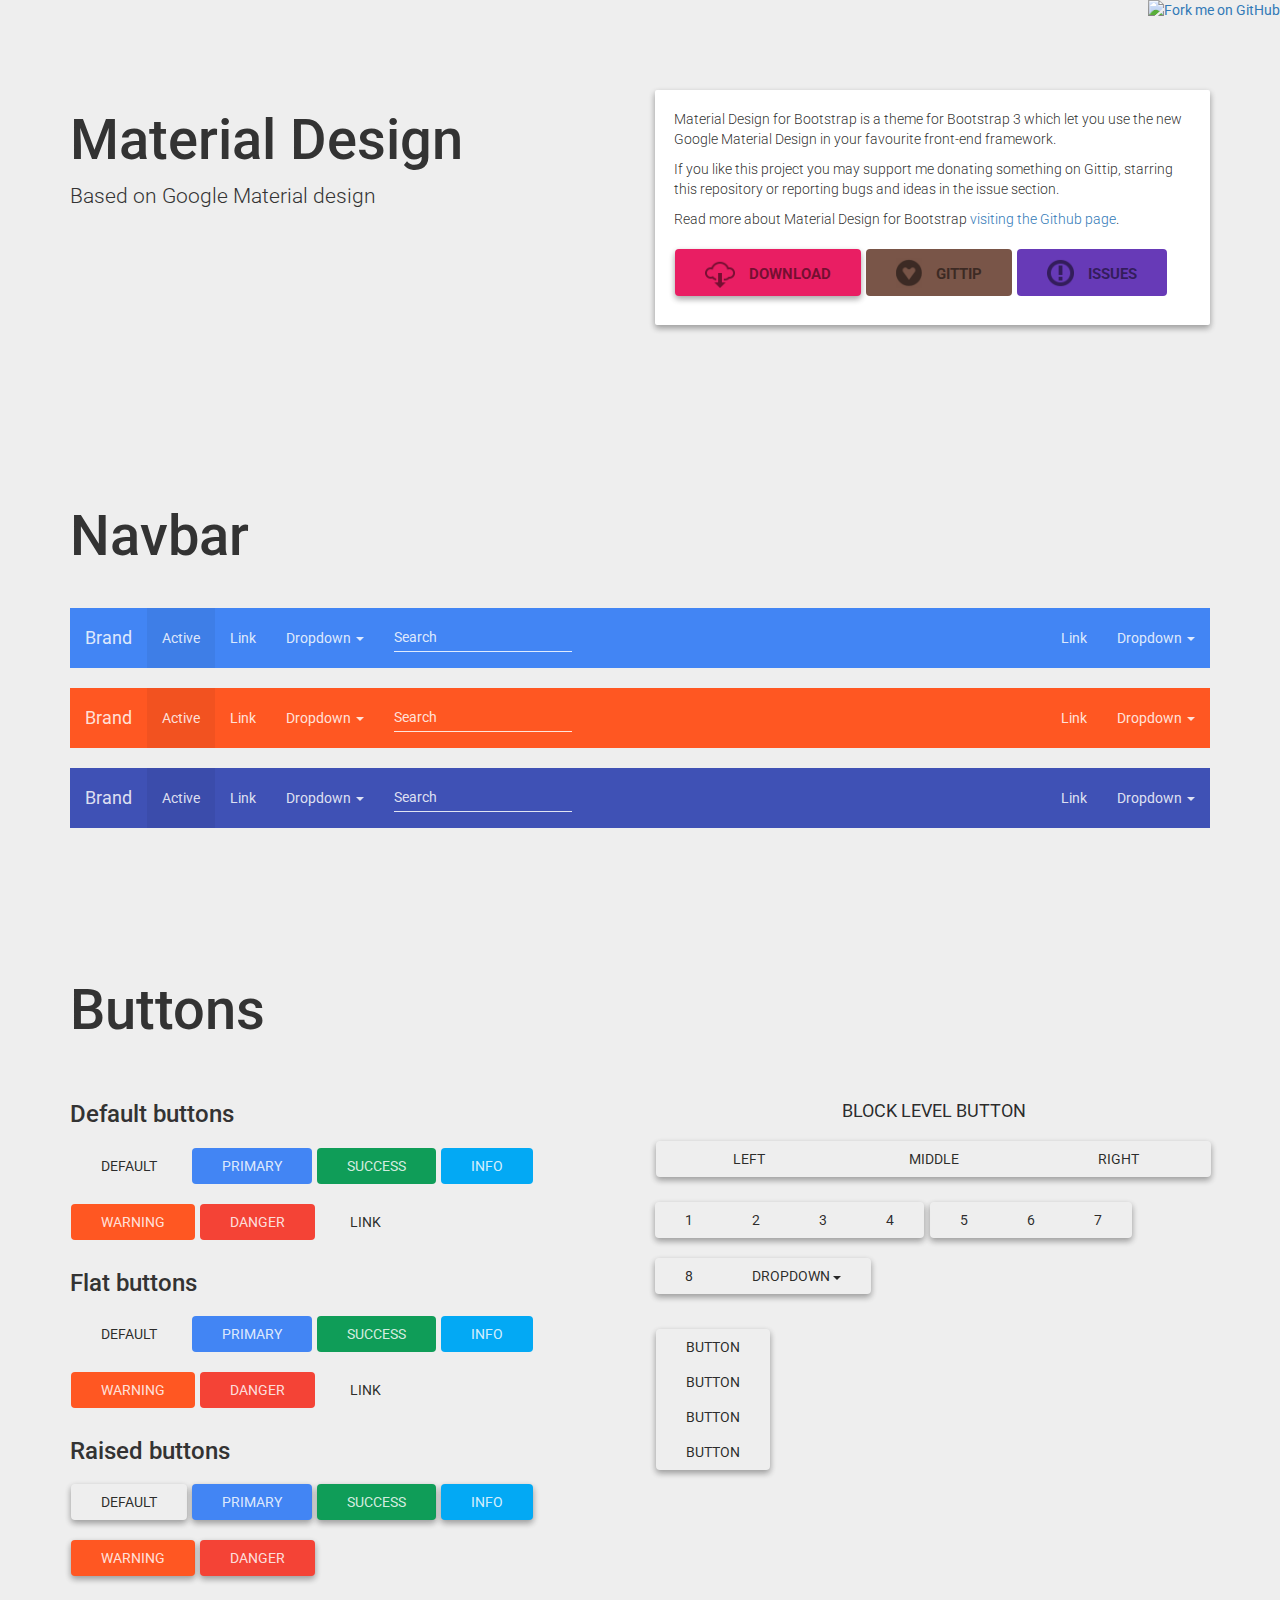
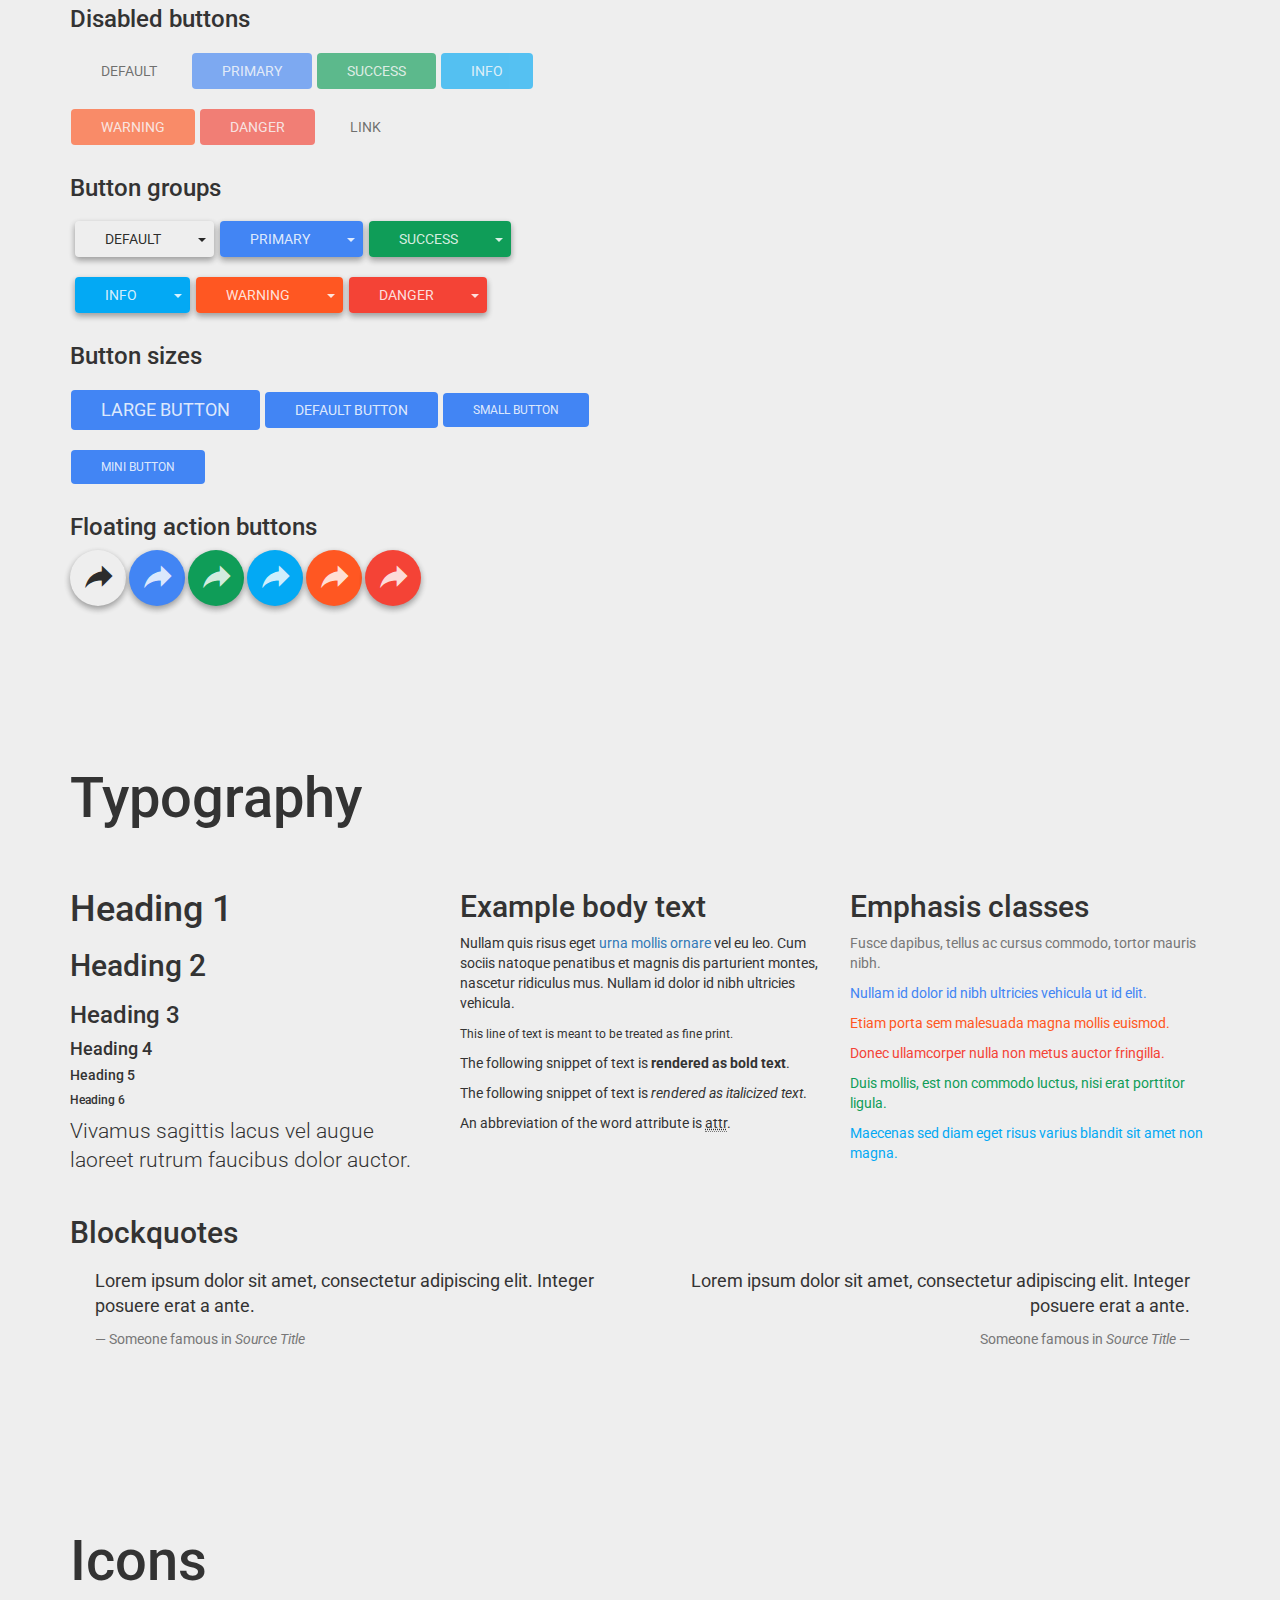
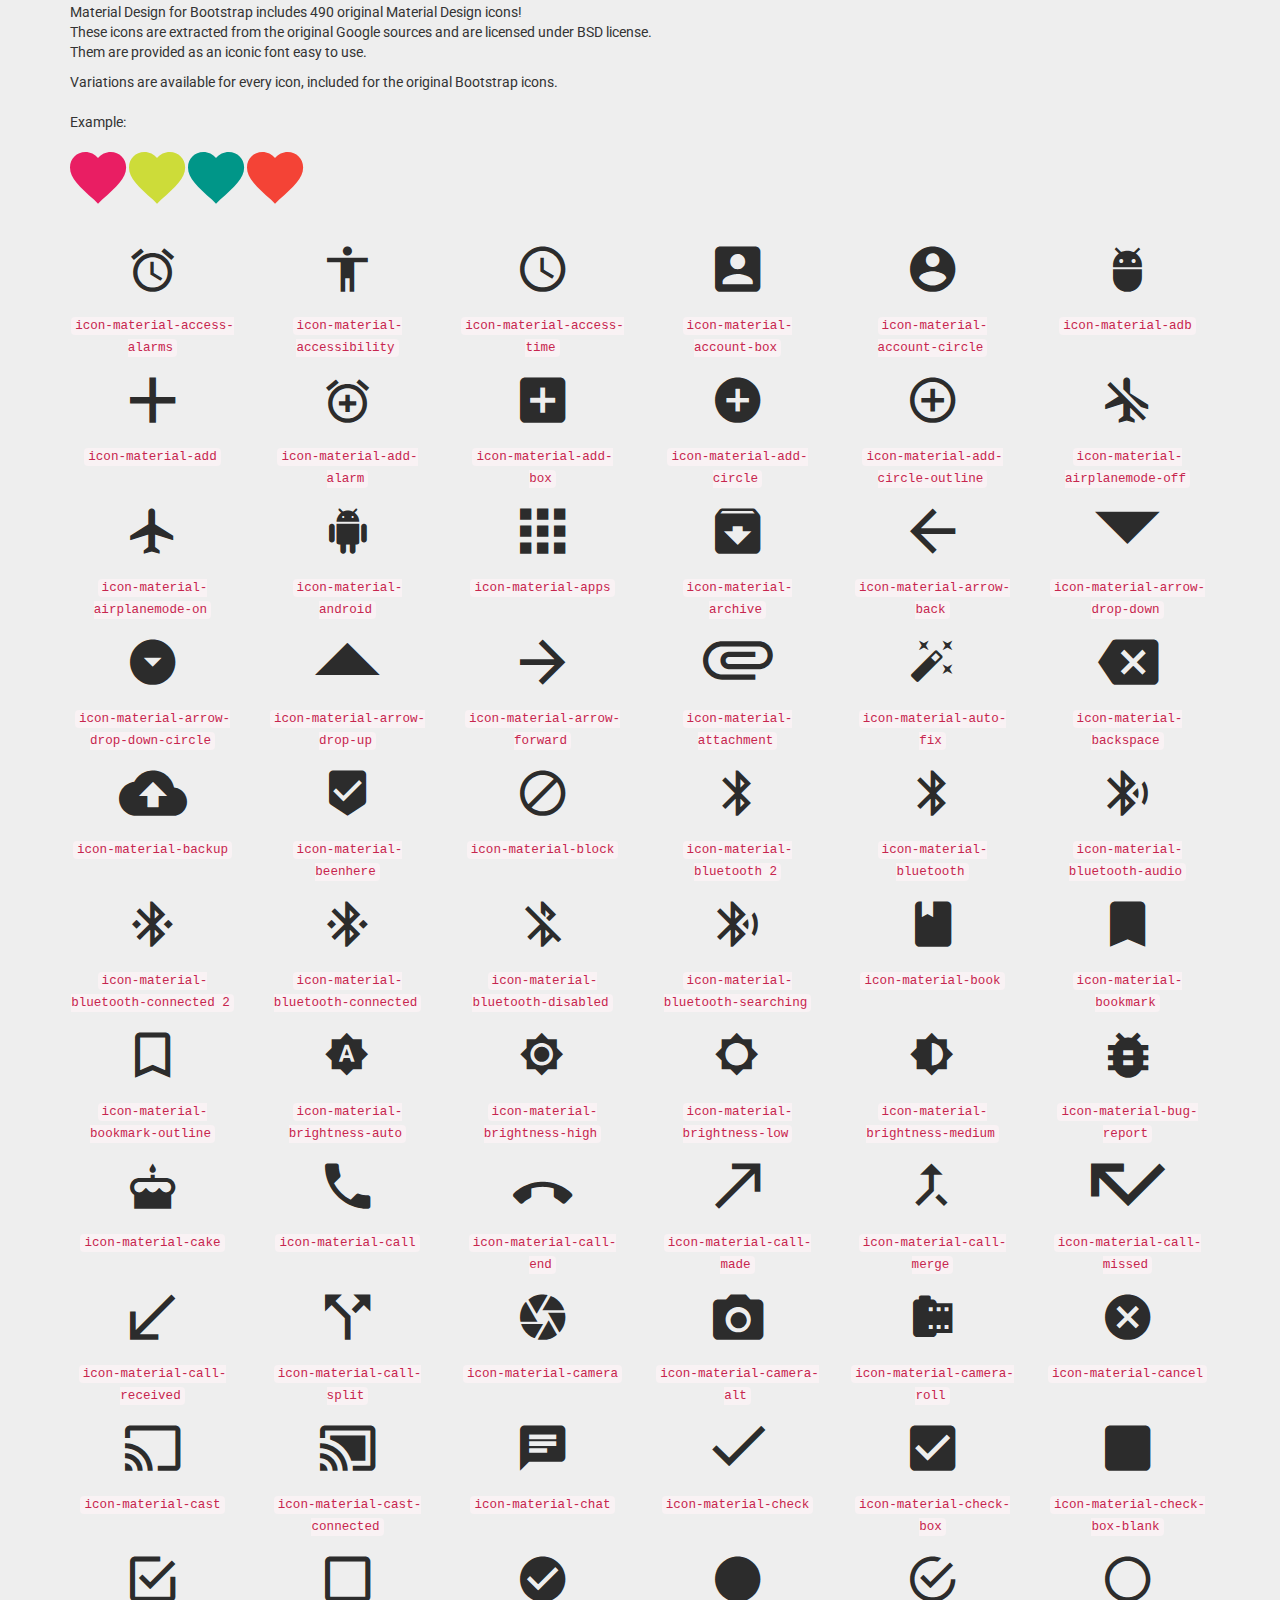
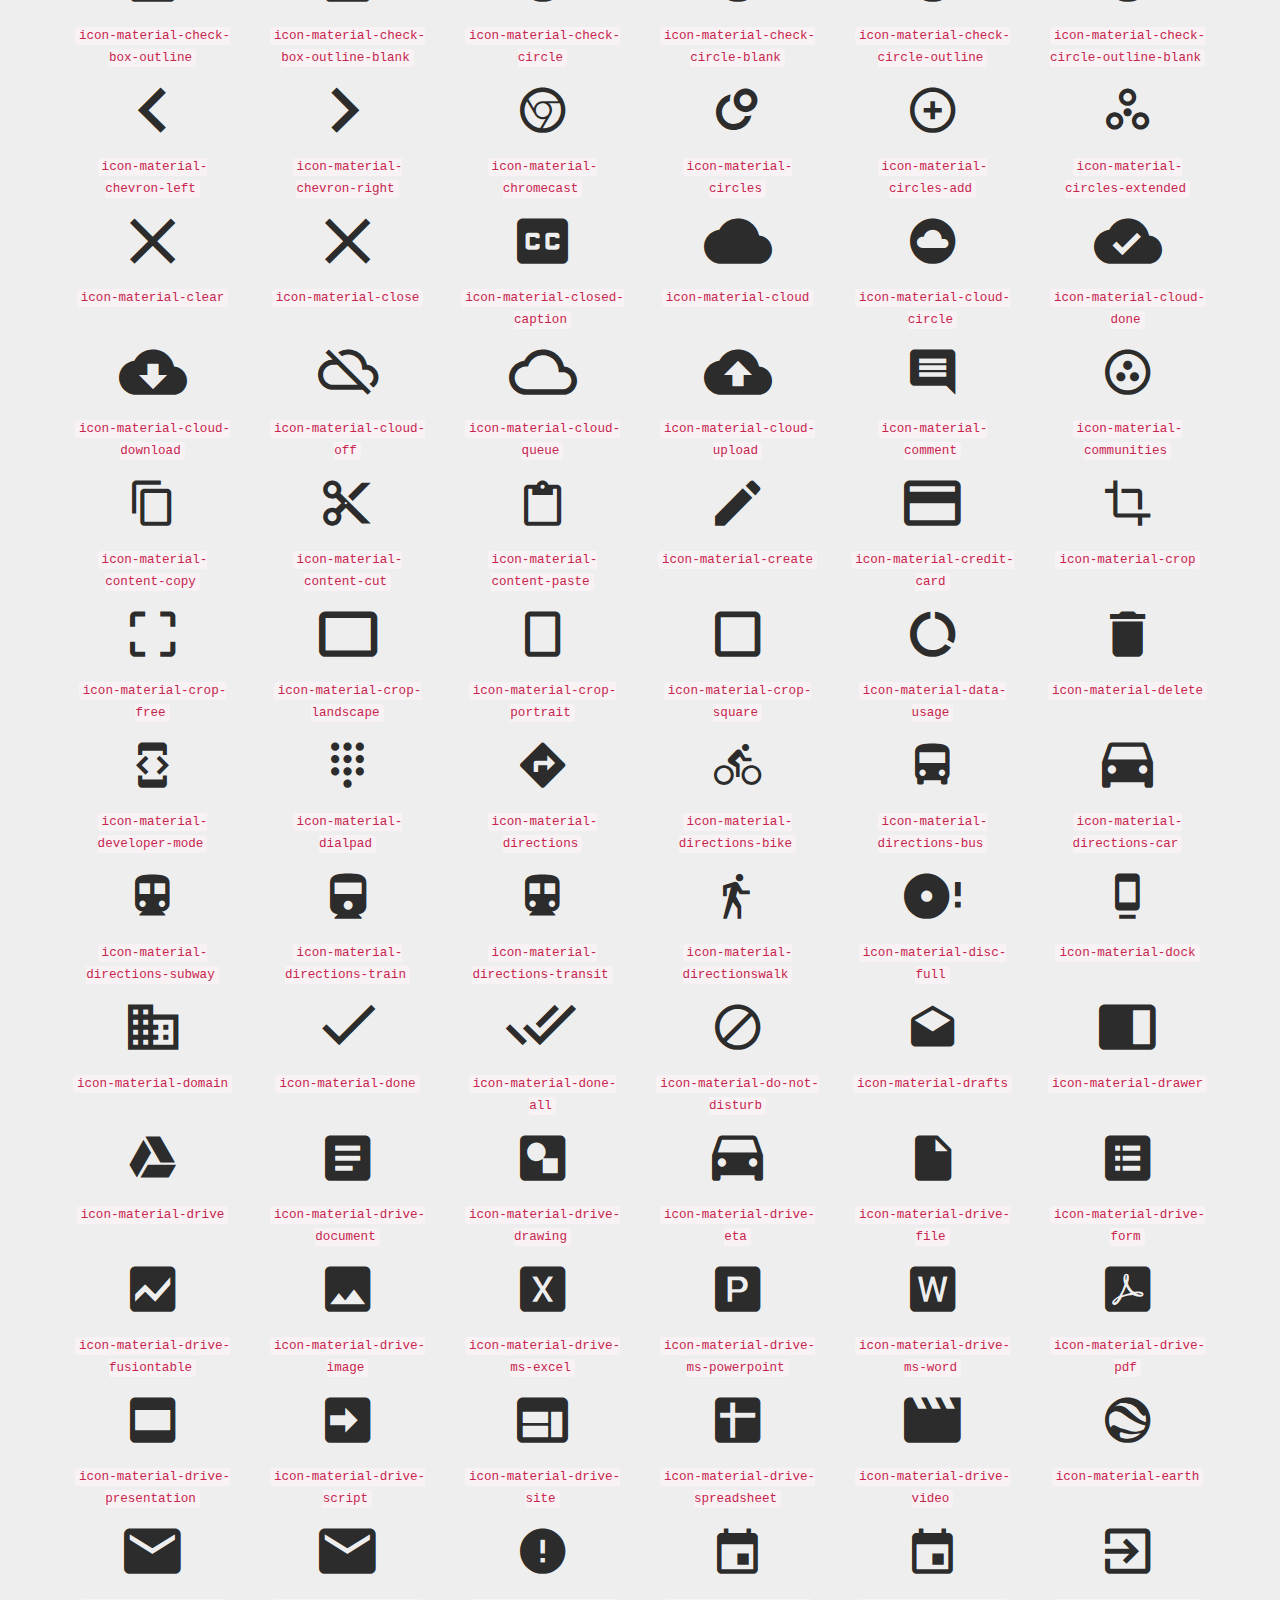
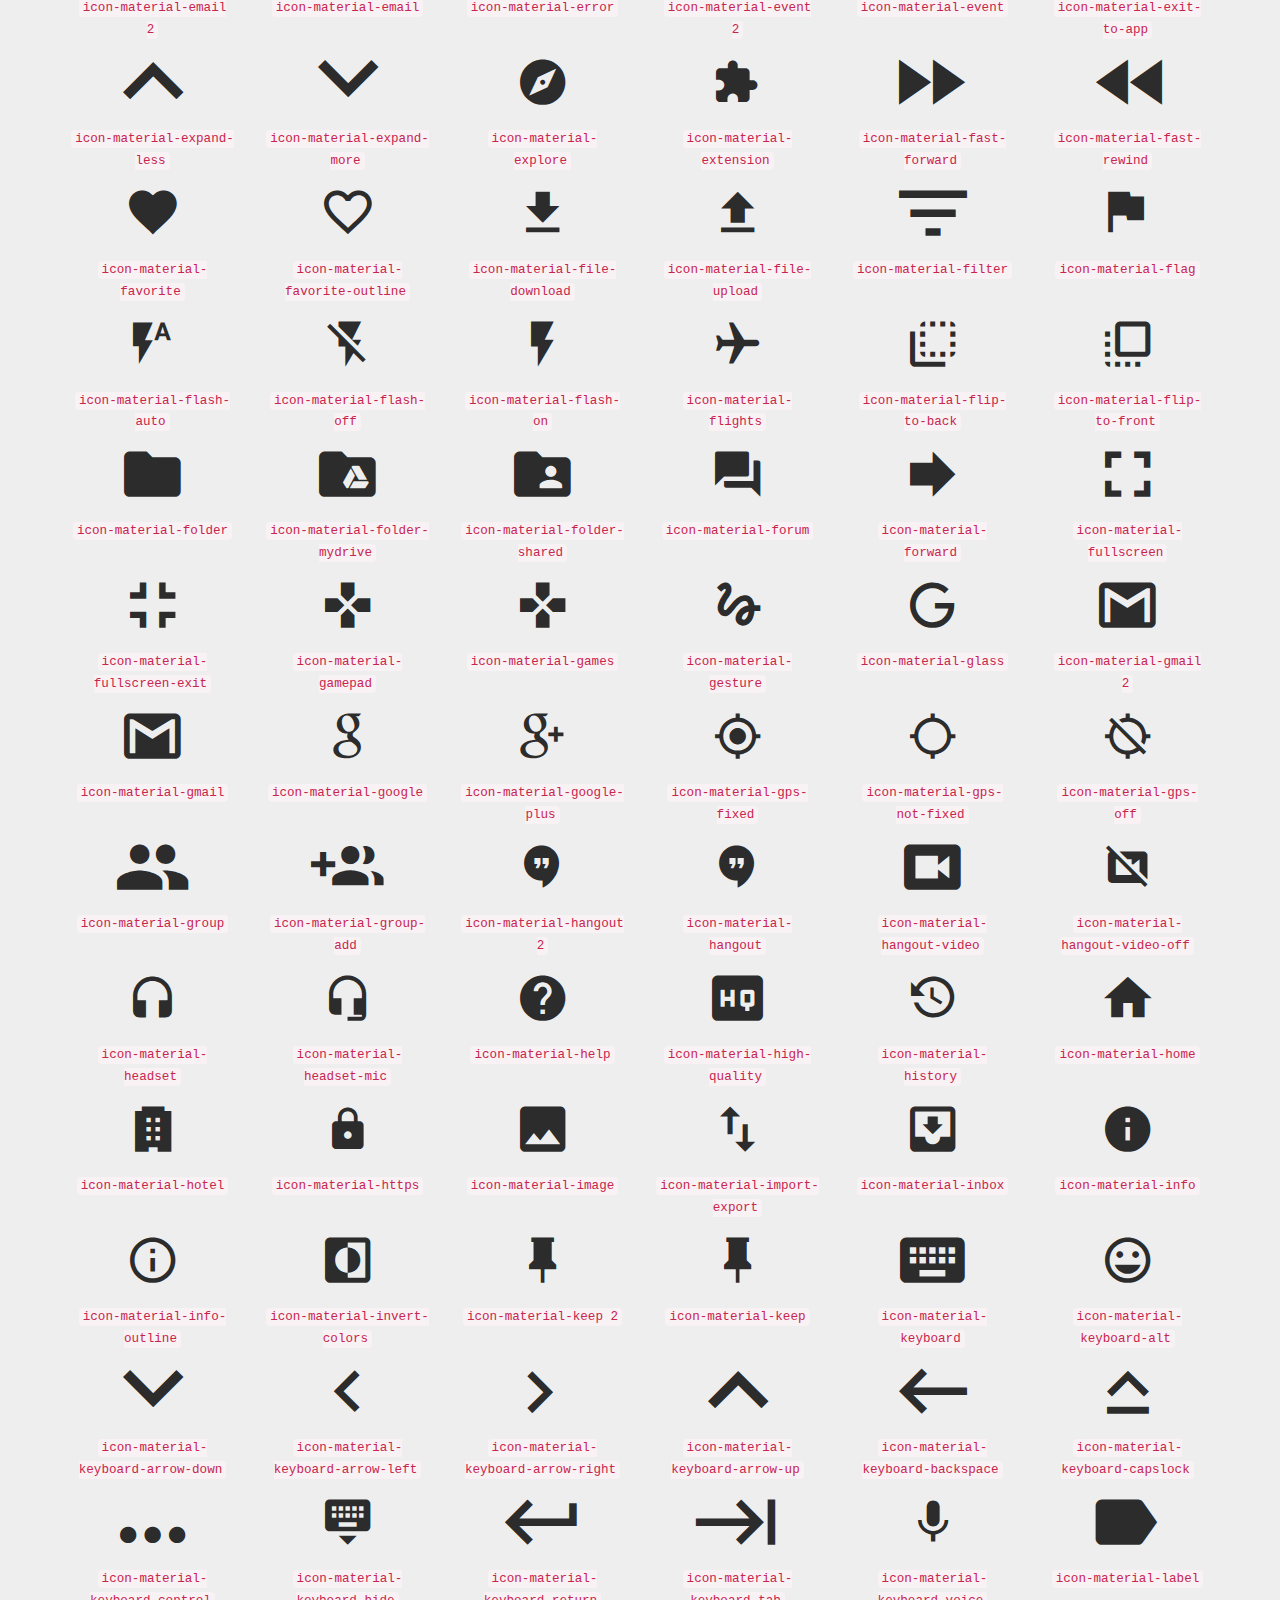
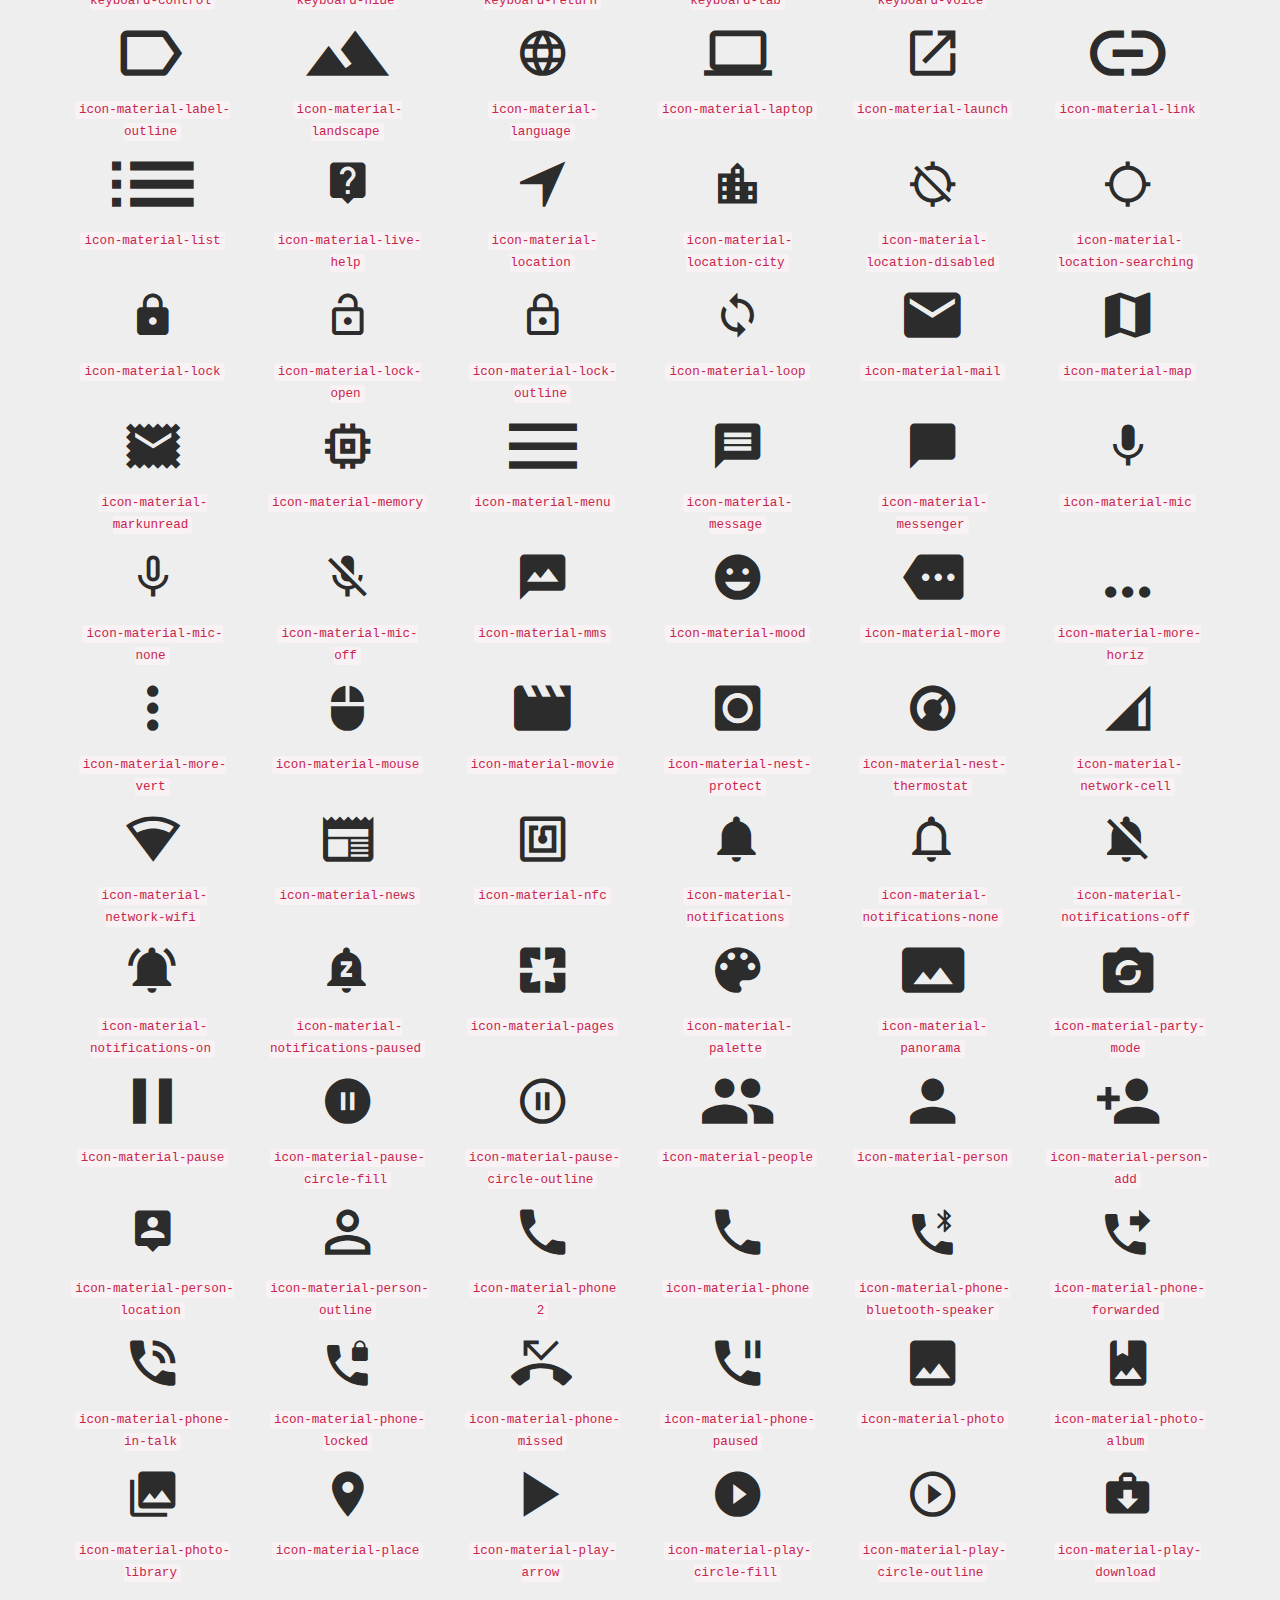
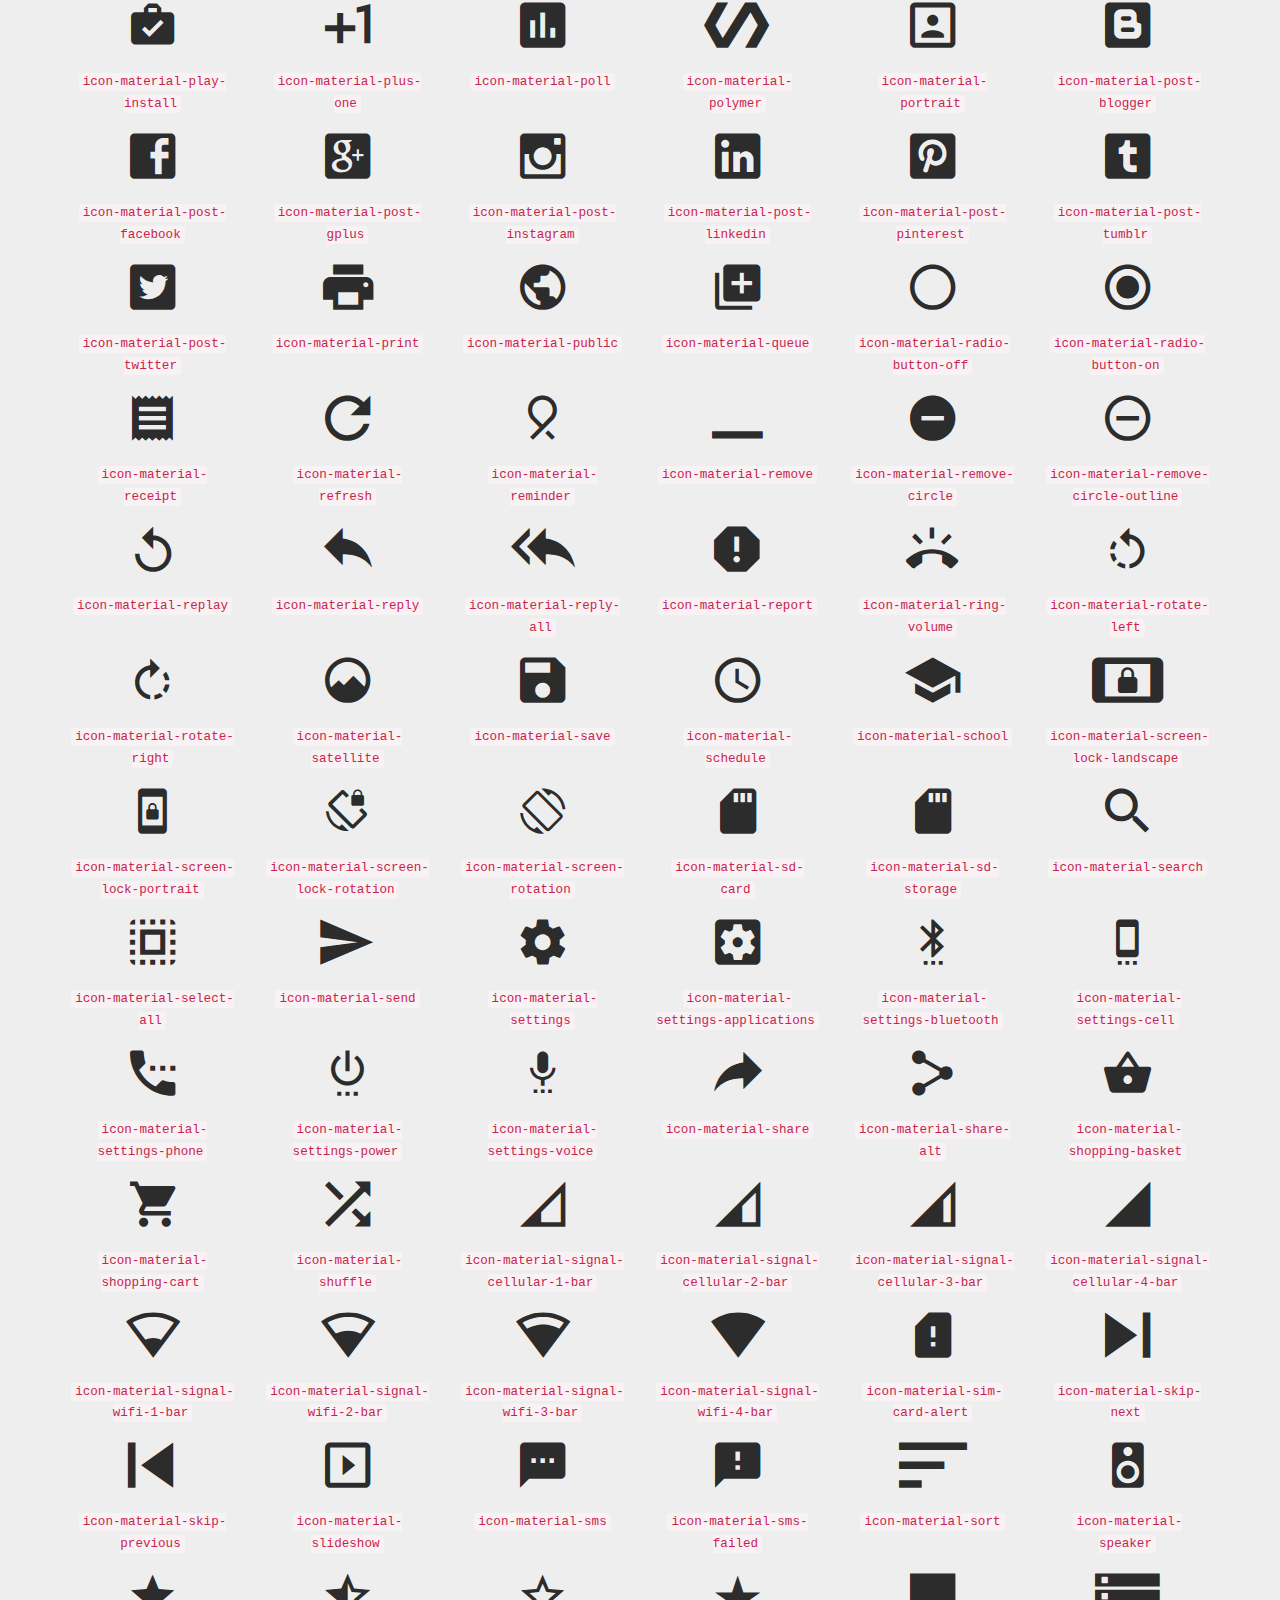
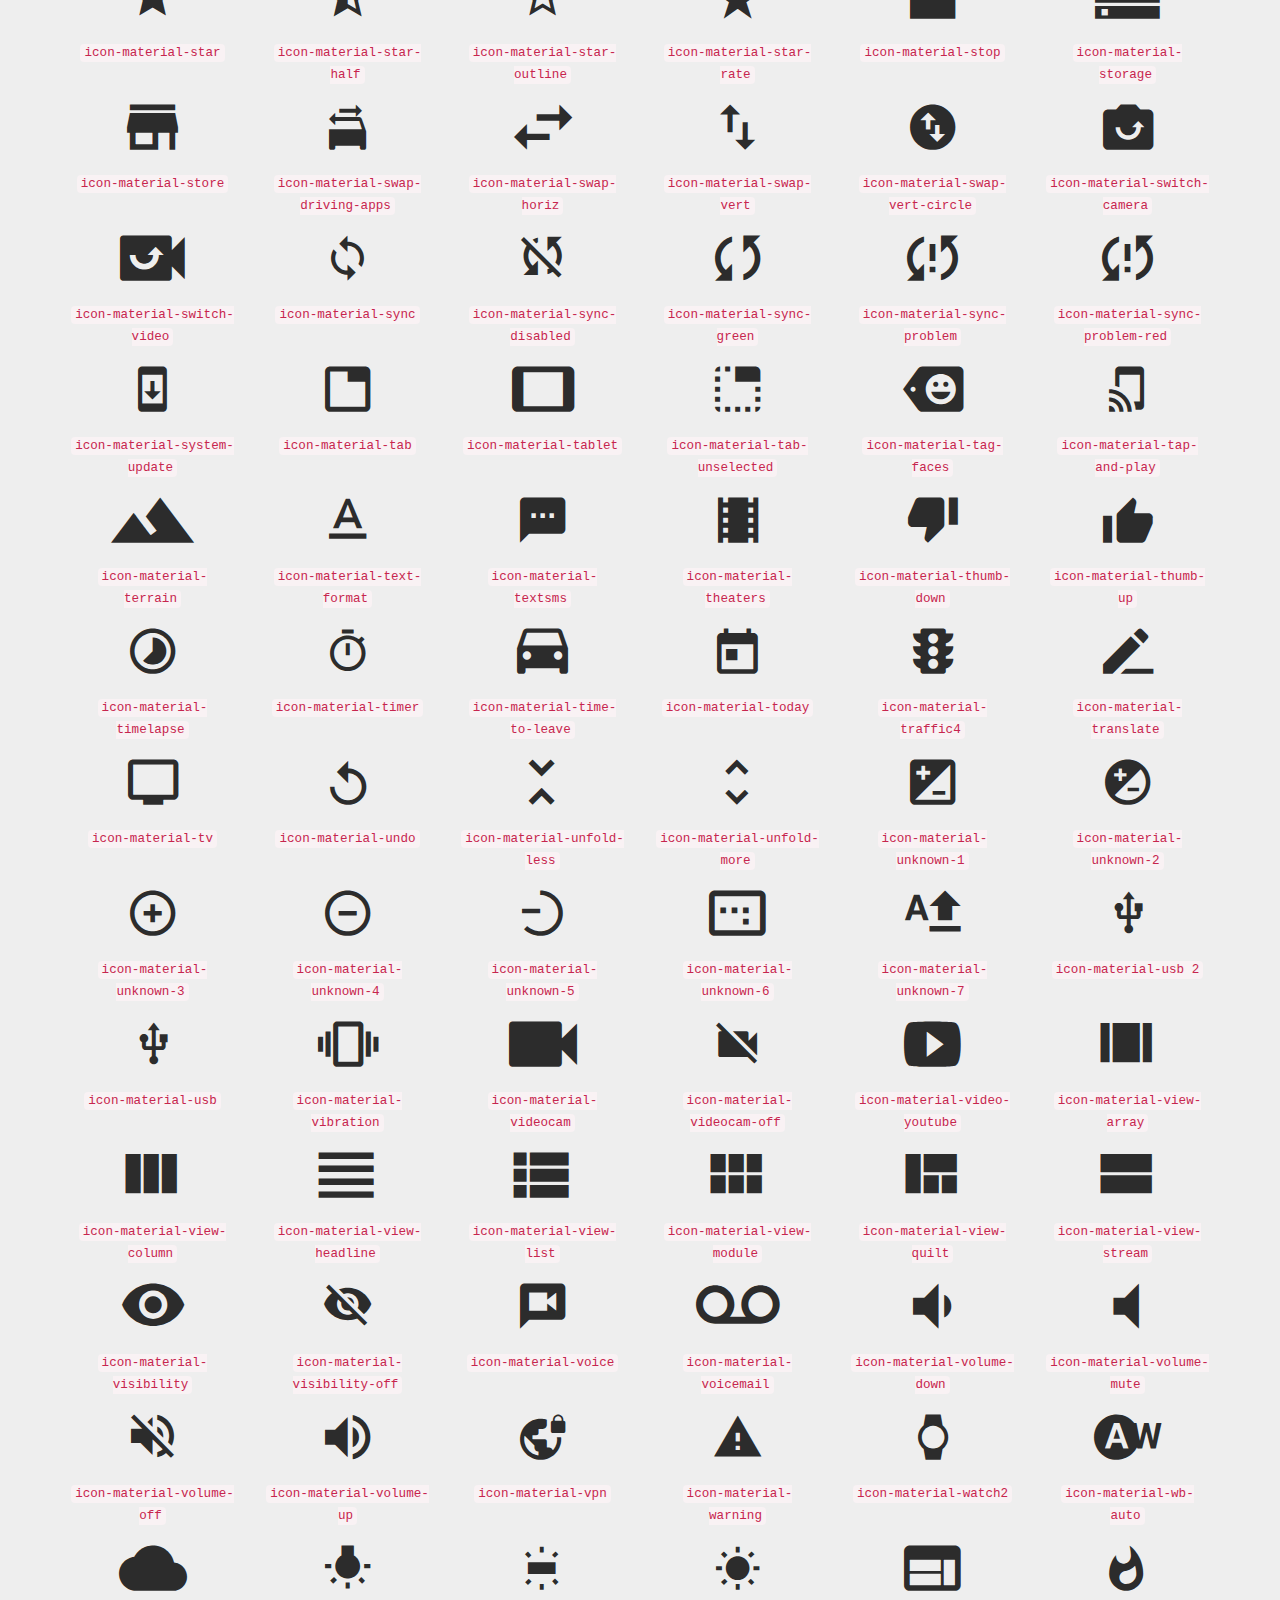
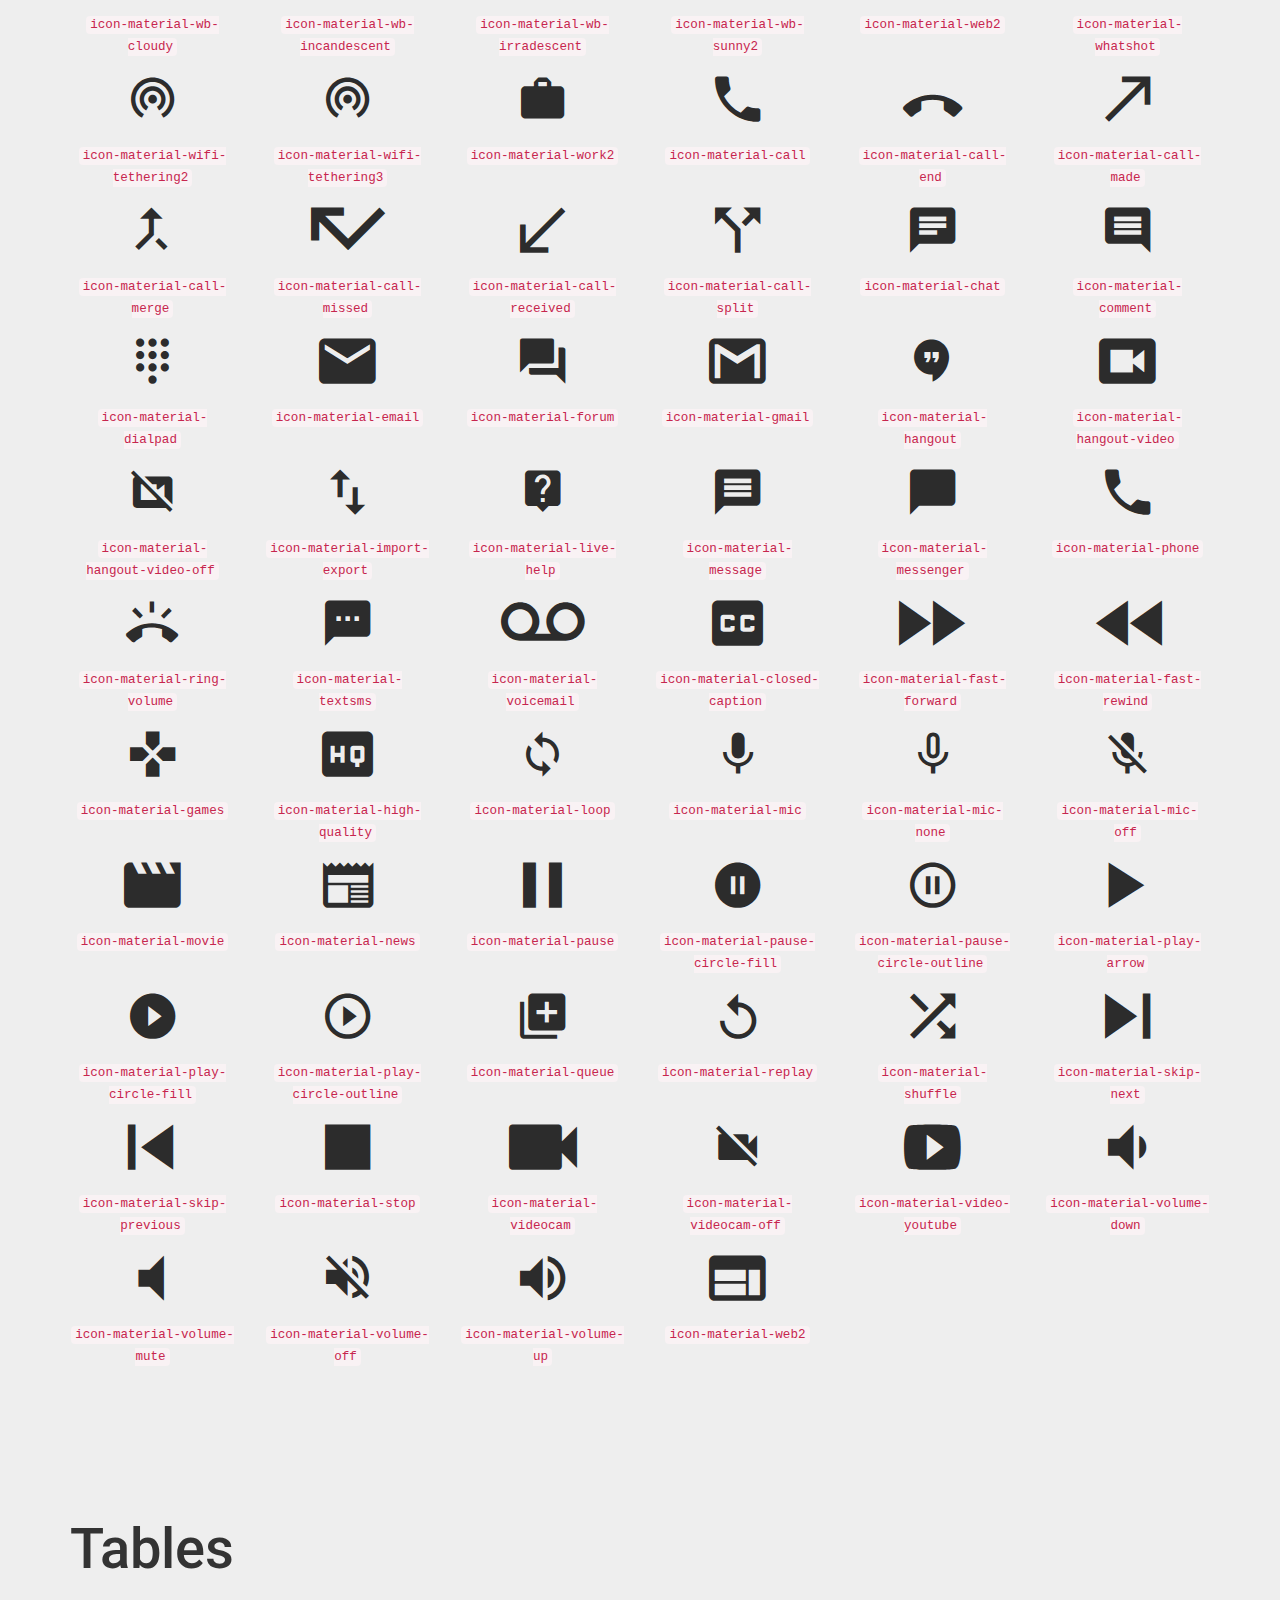
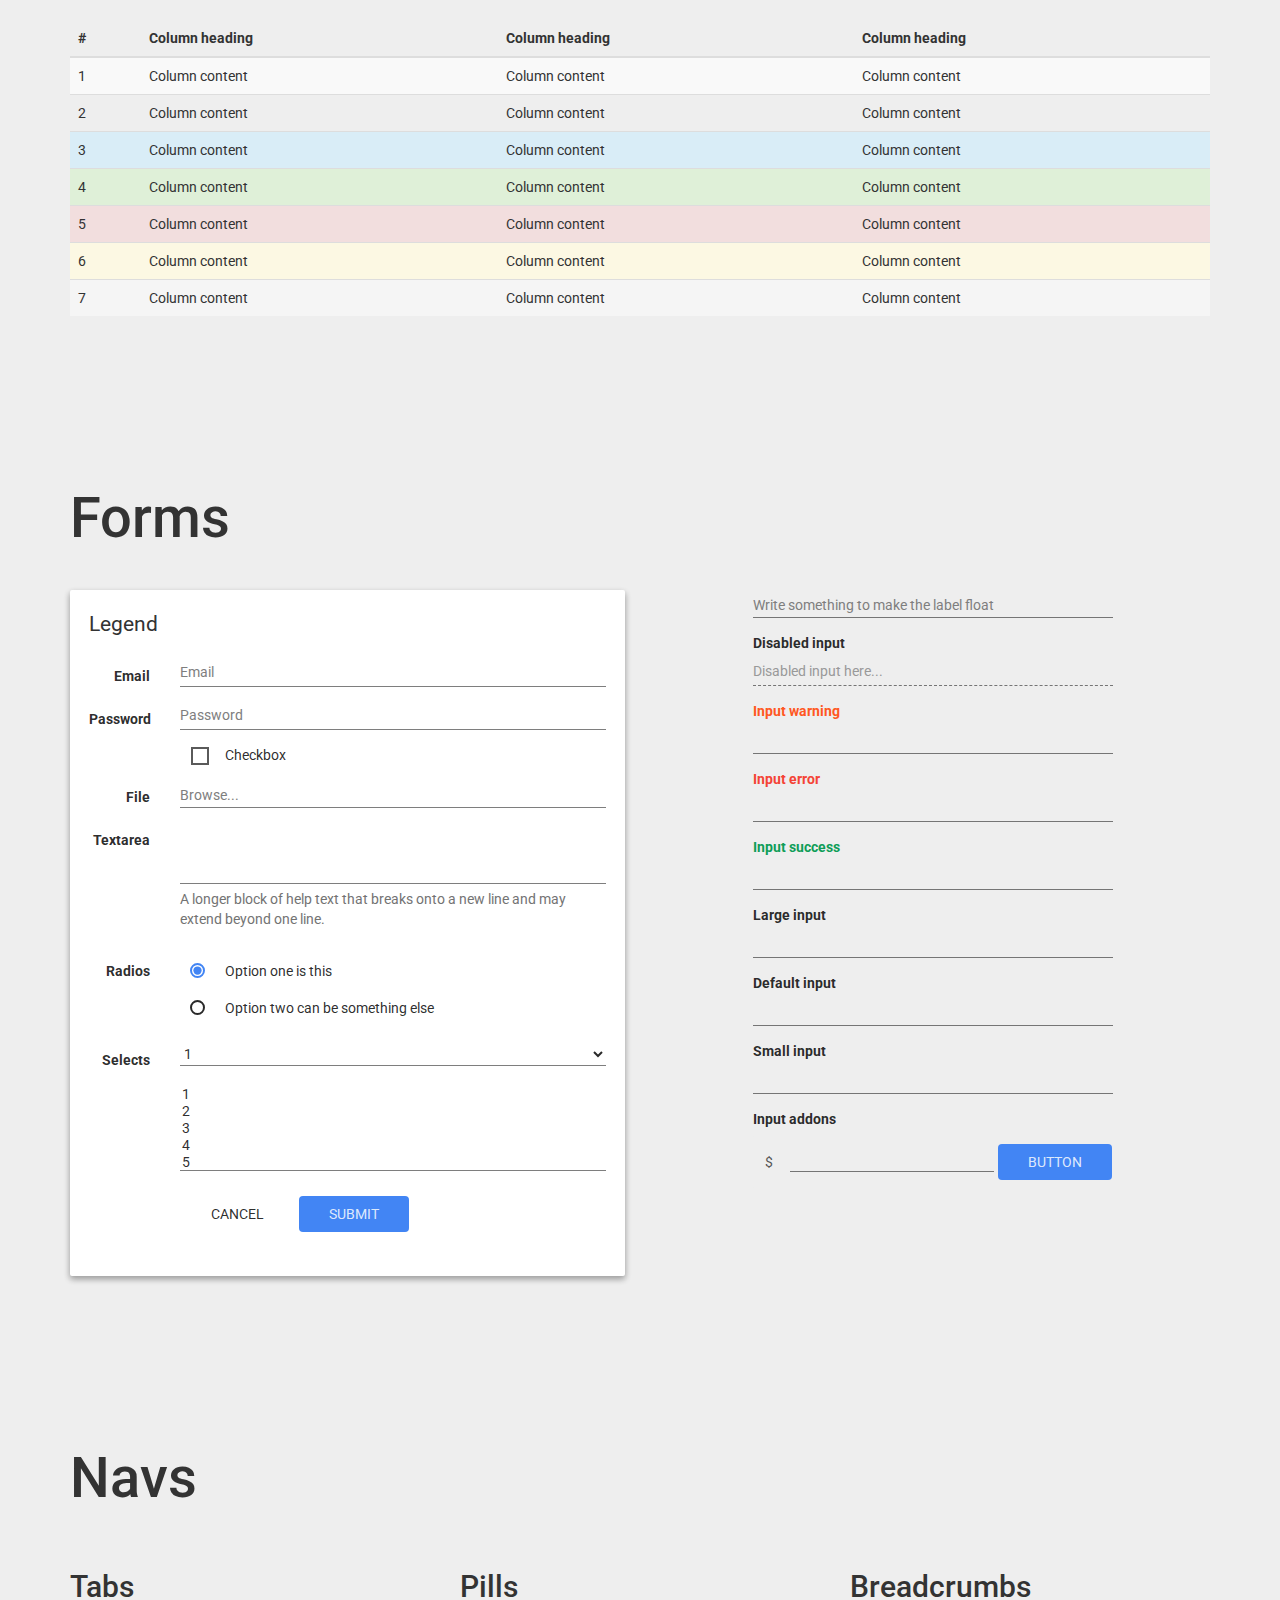
==== web/lib/bootstrap-material-design/index.html @ 6b252455 "added bootstrap material design" ====
<!DOCTYPE html>
<html>
    <!-- MEMO: update me with `git checkout gh-pages && git merge master && git push origin gh-pages` -->
    <head>
        <meta charset="utf-8">
        <title>Bootstrap Material</title>
        <link href="//maxcdn.bootstrapcdn.com/bootstrap/3.2.0/css/bootstrap.min.css" rel="stylesheet">
        <link href="dist/css/ripples.min.css" rel="stylesheet">
        <link href="dist/css/material-wfont.min.css" rel="stylesheet">
        <link href="//fezvrasta.github.io/snackbarjs/dist/snackbar.min.css" rel="stylesheet">
        <style>
            body{padding-top:50px}#banner{border-bottom:none}.page-header h1{font-size:4em}.bs-docs-section{margin-top:8em}.bs-component{position:relative}.bs-component .modal{position:relative;top:auto;right:auto;left:auto;bottom:auto;z-index:1;display:block}.bs-component .modal-dialog{width:90%}.bs-component .popover{position:relative;display:inline-block;width:220px;margin:20px}#source-button{position:absolute;top:0;right:0;z-index:100;font-weight:bold;padding: 5px 10px;}.progress{margin-bottom:10px}footer{margin:5em 0}footer li{float:left;margin-right:1.5em;margin-bottom:1.5em}footer p{clear:left;margin-bottom:0}.splash{padding:4em 0 0;background-color:#141d27;color:#fff;text-align:center}.splash h1{font-size:4em}.splash #social{margin:2em 0}.splash .alert{margin:2em 0}.section-tout{padding:4em 0 3em;border-bottom:1px solid rgba(0,0,0,0.05);background-color:#eaf1f1}.section-tout .fa{margin-right:.5em}.section-tout p{margin-bottom:3em}.section-preview{padding:4em 0 4em}.section-preview .preview{margin-bottom:4em;background-color:#eaf1f1}.section-preview .preview .image{position:relative}.section-preview .preview .image:before{box-shadow:inset 0 0 0 1px rgba(0,0,0,0.1);position:absolute;top:0;left:0;width:100%;height:100%;content:"";pointer-events:none}.section-preview .preview .options{padding:1em 2em 2em;border:1px solid rgba(0,0,0,0.05);border-top:none;text-align:center}.section-preview .preview .options p{margin-bottom:2em}.section-preview .dropdown-menu{text-align:left}.section-preview .lead{margin-bottom:2em}@media (max-width:767px){.section-preview .image img{width:100%}}.sponsor{text-align:center}.sponsor a:hover{text-decoration:none}@media (max-width:767px){#banner{margin-bottom:2em;text-align:center}}
            .infobox .btn-sup { color: rgba(0,0,0,0.5); font-weight: bold; font-size: 15px; line-height: 30px; }
            .infobox .btn-sup img { opacity: 0.5; height: 30px;}
            .infobox .btn-sup span { padding-left: 10px; position: relative; top: 2px; }
            .icons-material .row { margin-bottom: 20px; }
            .icons-material .col-xs-2 { text-align: center; }
            .icons-material i { font-size: 34pt; }
        </style>
    </head>
    <body>

        <a href="https://github.com/FezVrasta/bootstrap-material-design"><img style="position: absolute; top: 0; right: 0; border: 0;" src="https://camo.githubusercontent.com/38ef81f8aca64bb9a64448d0d70f1308ef5341ab/68747470733a2f2f73332e616d617a6f6e6177732e636f6d2f6769746875622f726962626f6e732f666f726b6d655f72696768745f6461726b626c75655f3132313632312e706e67" alt="Fork me on GitHub" data-canonical-src="https://s3.amazonaws.com/github/ribbons/forkme_right_darkblue_121621.png"></a>

        <div class="container">

            <div class="page-header" id="banner">
                <div class="row">
                    <div class="col-lg-6 col-md-6 col-sm-6">
                        <h1>Material Design</h1>
                        <p class="lead">Based on Google Material design</p>
                    </div>
                    <div class="col-lg-6 col-md-6 col-sm-6">
                        <div class="well infobox">
                            <p>Material Design for Bootstrap is a theme for Bootstrap 3 which let you use the new Google Material Design in your favourite front-end framework.</p>
                            <p>If you like this project you may support me donating something on Gittip, starring this repository or reporting bugs and ideas in the issue section.</p>
                            <p>Read more about Material Design for Bootstrap <a href="https://github.com/FezVrasta/bootstrap-material-design">visiting the Github page</a>.</p>

                            <a href="https://github.com/FezVrasta/bootstrap-material-design/archive/master.zip" class="btn btn-sup btn-material-pink btn-raised">
                                <img src="demo/imgs/download.png" alt="gittip" height=30>
                                <span>DOWNLOAD</span>
                            </a>
                            <a href="https://www.gittip.com/FezVrasta/" class="btn btn-sup btn-material-brown">
                                <img src="demo/imgs/gittip.png" alt="gittip" height=30>
                                <span>GITTIP</span>
                            </a>
                            <a href="https://github.com/FezVrasta/bootstrap-material-design/issues" class="btn btn-sup btn-material-deeppurple">
                                <img src="demo/imgs/issue.png" alt="gittip" height=30>
                                <span>ISSUES</span>
                            </a>
                        </div>
                    </div>
                </div>
            </div>

            <!-- Navbar
================================================== -->
            <div class="bs-docs-section clearfix">
                <div class="row">
                    <div class="col-lg-12">
                        <div class="page-header">
                            <h1 id="navbar">Navbar</h1>
                        </div>

                        <div class="bs-component">
                            <div class="navbar navbar-default">
                                <div class="navbar-header">
                                    <button type="button" class="navbar-toggle" data-toggle="collapse" data-target=".navbar-responsive-collapse">
                                        <span class="icon-bar"></span>
                                        <span class="icon-bar"></span>
                                        <span class="icon-bar"></span>
                                    </button>
                                    <a class="navbar-brand" href="javascript:void(0)">Brand</a>
                                </div>
                                <div class="navbar-collapse collapse navbar-responsive-collapse">
                                    <ul class="nav navbar-nav">
                                        <li class="active"><a href="javascript:void(0)">Active</a></li>
                                        <li><a href="javascript:void(0)">Link</a></li>
                                        <li class="dropdown">
                                            <a href="javascript:void(0)" class="dropdown-toggle" data-toggle="dropdown">Dropdown <b class="caret"></b></a>
                                            <ul class="dropdown-menu">
                                                <li><a href="javascript:void(0)">Action</a></li>
                                                <li><a href="javascript:void(0)">Another action</a></li>
                                                <li><a href="javascript:void(0)">Something else here</a></li>
                                                <li class="divider"></li>
                                                <li class="dropdown-header">Dropdown header</li>
                                                <li><a href="javascript:void(0)">Separated link</a></li>
                                                <li><a href="javascript:void(0)">One more separated link</a></li>
                                            </ul>
                                        </li>
                                    </ul>
                                    <form class="navbar-form navbar-left">
                                        <input type="text" class="form-control col-lg-8" placeholder="Search">
                                    </form>
                                    <ul class="nav navbar-nav navbar-right">
                                        <li><a href="javascript:void(0)">Link</a></li>
                                        <li class="dropdown">
                                            <a href="javascript:void(0)" class="dropdown-toggle" data-toggle="dropdown">Dropdown <b class="caret"></b></a>
                                            <ul class="dropdown-menu">
                                                <li><a href="javascript:void(0)">Action</a></li>
                                                <li><a href="javascript:void(0)">Another action</a></li>
                                                <li><a href="javascript:void(0)">Something else here</a></li>
                                                <li class="divider"></li>
                                                <li><a href="javascript:void(0)">Separated link</a></li>
                                            </ul>
                                        </li>
                                    </ul>
                                </div>
                            </div>
                        </div>

                        <div class="bs-component">
                            <div class="navbar navbar-warning">
                                <div class="navbar-header">
                                    <button type="button" class="navbar-toggle" data-toggle="collapse" data-target=".navbar-warning-collapse">
                                        <span class="icon-bar"></span>
                                        <span class="icon-bar"></span>
                                        <span class="icon-bar"></span>
                                    </button>
                                    <a class="navbar-brand" href="javascript:void(0)">Brand</a>
                                </div>
                                <div class="navbar-collapse collapse navbar-warning-collapse">
                                    <ul class="nav navbar-nav">
                                        <li class="active"><a href="javascript:void(0)">Active</a></li>
                                        <li><a href="javascript:void(0)">Link</a></li>
                                        <li class="dropdown">
                                            <a href="javascript:void(0)" class="dropdown-toggle" data-toggle="dropdown">Dropdown <b class="caret"></b></a>
                                            <ul class="dropdown-menu">
                                                <li><a href="javascript:void(0)">Action</a></li>
                                                <li><a href="javascript:void(0)">Another action</a></li>
                                                <li><a href="javascript:void(0)">Something else here</a></li>
                                                <li class="divider"></li>
                                                <li class="dropdown-header">Dropdown header</li>
                                                <li><a href="javascript:void(0)">Separated link</a></li>
                                                <li><a href="javascript:void(0)">One more separated link</a></li>
                                            </ul>
                                        </li>
                                    </ul>
                                    <form class="navbar-form navbar-left">
                                        <input type="text" class="form-control col-lg-8" placeholder="Search">
                                    </form>
                                    <ul class="nav navbar-nav navbar-right">
                                        <li><a href="javascript:void(0)">Link</a></li>
                                        <li class="dropdown">
                                            <a href="javascript:void(0)" class="dropdown-toggle" data-toggle="dropdown">Dropdown <b class="caret"></b></a>
                                            <ul class="dropdown-menu">
                                                <li><a href="javascript:void(0)">Action</a></li>
                                                <li><a href="javascript:void(0)">Another action</a></li>
                                                <li><a href="javascript:void(0)">Something else here</a></li>
                                                <li class="divider"></li>
                                                <li><a href="javascript:void(0)">Separated link</a></li>
                                            </ul>
                                        </li>
                                    </ul>
                                </div>
                            </div>
                        </div><!-- /example -->

                        <div class="bs-component">
                            <div class="navbar navbar-inverse">
                                <div class="navbar-header">
                                    <button type="button" class="navbar-toggle" data-toggle="collapse" data-target=".navbar-inverse-collapse">
                                        <span class="icon-bar"></span>
                                        <span class="icon-bar"></span>
                                        <span class="icon-bar"></span>
                                    </button>
                                    <a class="navbar-brand" href="javascript:void(0)">Brand</a>
                                </div>
                                <div class="navbar-collapse collapse navbar-inverse-collapse">
                                    <ul class="nav navbar-nav">
                                        <li class="active"><a href="javascript:void(0)">Active</a></li>
                                        <li><a href="javascript:void(0)">Link</a></li>
                                        <li class="dropdown">
                                            <a href="javascript:void(0)" class="dropdown-toggle" data-toggle="dropdown">Dropdown <b class="caret"></b></a>
                                            <ul class="dropdown-menu">
                                                <li><a href="javascript:void(0)">Action</a></li>
                                                <li><a href="javascript:void(0)">Another action</a></li>
                                                <li><a href="javascript:void(0)">Something else here</a></li>
                                                <li class="divider"></li>
                                                <li class="dropdown-header">Dropdown header</li>
                                                <li><a href="javascript:void(0)">Separated link</a></li>
                                                <li><a href="javascript:void(0)">One more separated link</a></li>
                                            </ul>
                                        </li>
                                    </ul>
                                    <form class="navbar-form navbar-left">
                                        <input type="text" class="form-control col-lg-8" placeholder="Search">
                                    </form>
                                    <ul class="nav navbar-nav navbar-right">
                                        <li><a href="javascript:void(0)">Link</a></li>
                                        <li class="dropdown">
                                            <a href="javascript:void(0)" class="dropdown-toggle" data-toggle="dropdown">Dropdown <b class="caret"></b></a>
                                            <ul class="dropdown-menu">
                                                <li><a href="javascript:void(0)">Action</a></li>
                                                <li><a href="javascript:void(0)">Another action</a></li>
                                                <li><a href="javascript:void(0)">Something else here</a></li>
                                                <li class="divider"></li>
                                                <li><a href="javascript:void(0)">Separated link</a></li>
                                            </ul>
                                        </li>
                                    </ul>
                                </div>
                            </div>
                        </div><!-- /example -->

                    </div>
                </div>
            </div>


            <!-- Buttons
================================================== -->
            <div class="bs-docs-section">
                <div class="page-header">
                    <div class="row">
                        <div class="col-lg-12">
                            <h1 id="buttons">Buttons</h1>
                        </div>
                    </div>
                </div>

                <div class="row">
                    <div class="col-lg-6">

                        <h3>Default buttons</h3>
                        <p class="bs-component">
                            <a href="javascript:void(0)" class="btn btn-default">Default</a>
                            <a href="javascript:void(0)" class="btn btn-primary">Primary</a>
                            <a href="javascript:void(0)" class="btn btn-success">Success</a>
                            <a href="javascript:void(0)" class="btn btn-info">Info</a>
                            <a href="javascript:void(0)" class="btn btn-warning">Warning</a>
                            <a href="javascript:void(0)" class="btn btn-danger">Danger</a>
                            <a href="javascript:void(0)" class="btn btn-link">Link</a>
                        </p>
                        <h3>Flat buttons</h3>
                        <p class="bs-component">
                            <a href="javascript:void(0)" class="btn btn-flat btn-default">Default</a>
                            <a href="javascript:void(0)" class="btn btn-flat btn-primary">Primary</a>
                            <a href="javascript:void(0)" class="btn btn-flat btn-success">Success</a>
                            <a href="javascript:void(0)" class="btn btn-flat btn-info">Info</a>
                            <a href="javascript:void(0)" class="btn btn-flat btn-warning">Warning</a>
                            <a href="javascript:void(0)" class="btn btn-flat btn-danger">Danger</a>
                            <a href="javascript:void(0)" class="btn btn-flat btn-link">Link</a>
                        </p>

                        <h3>Raised buttons</h3>
                        <p class="bs-component">
                            <a href="javascript:void(0)" class="btn btn-default btn-raised">Default</a>
                            <a href="javascript:void(0)" class="btn btn-primary btn-raised">Primary</a>
                            <a href="javascript:void(0)" class="btn btn-success btn-raised">Success</a>
                            <a href="javascript:void(0)" class="btn btn-info btn-raised">Info</a>
                            <a href="javascript:void(0)" class="btn btn-warning btn-raised">Warning</a>
                            <a href="javascript:void(0)" class="btn btn-danger btn-raised">Danger</a>
                        </p>

                        <h3>Disabled buttons</h3>
                        <p class="bs-component">
                            <a href="javascript:void(0)" class="btn btn-default disabled">Default</a>
                            <a href="javascript:void(0)" class="btn btn-primary disabled">Primary</a>
                            <a href="javascript:void(0)" class="btn btn-success disabled">Success</a>
                            <a href="javascript:void(0)" class="btn btn-info disabled">Info</a>
                            <a href="javascript:void(0)" class="btn btn-warning disabled">Warning</a>
                            <a href="javascript:void(0)" class="btn btn-danger disabled">Danger</a>
                            <a href="javascript:void(0)" class="btn btn-link disabled">Link</a>
                        </p>

                        <h3>Button groups</h3>
                        <div style="margin-bottom: 15px;">
                            <div class="btn-toolbar bs-component" style="margin: 0;">
                                <div class="btn-group">
                                    <a href="javascript:void(0)" class="btn btn-default">Default</a>
                                    <a href="javascript:void(0)" class="btn btn-default dropdown-toggle" data-toggle="dropdown"><span class="caret"></span></a>
                                    <ul class="dropdown-menu">
                                        <li><a href="javascript:void(0)">Action</a></li>
                                        <li><a href="javascript:void(0)">Another action</a></li>
                                        <li><a href="javascript:void(0)">Something else here</a></li>
                                        <li class="divider"></li>
                                        <li><a href="javascript:void(0)">Separated link</a></li>
                                    </ul>
                                </div>

                                <div class="btn-group">
                                    <a href="javascript:void(0)" class="btn btn-primary">Primary</a>
                                    <a href="javascript:void(0)" class="btn btn-primary dropdown-toggle" data-toggle="dropdown"><span class="caret"></span></a>
                                    <ul class="dropdown-menu">
                                        <li><a href="javascript:void(0)">Action</a></li>
                                        <li><a href="javascript:void(0)">Another action</a></li>
                                        <li><a href="javascript:void(0)">Something else here</a></li>
                                        <li class="divider"></li>
                                        <li><a href="javascript:void(0)">Separated link</a></li>
                                    </ul>
                                </div>

                                <div class="btn-group">
                                    <a href="javascript:void(0)" class="btn btn-success">Success</a>
                                    <a href="javascript:void(0)" class="btn btn-success dropdown-toggle" data-toggle="dropdown"><span class="caret"></span></a>
                                    <ul class="dropdown-menu">
                                        <li><a href="javascript:void(0)">Action</a></li>
                                        <li><a href="javascript:void(0)">Another action</a></li>
                                        <li><a href="javascript:void(0)">Something else here</a></li>
                                        <li class="divider"></li>
                                        <li><a href="javascript:void(0)">Separated link</a></li>
                                    </ul>
                                </div>

                                <div class="btn-group">
                                    <a href="javascript:void(0)" class="btn btn-info">Info</a>
                                    <a href="javascript:void(0)" class="btn btn-info dropdown-toggle" data-toggle="dropdown"><span class="caret"></span></a>
                                    <ul class="dropdown-menu">
                                        <li><a href="javascript:void(0)">Action</a></li>
                                        <li><a href="javascript:void(0)">Another action</a></li>
                                        <li><a href="javascript:void(0)">Something else here</a></li>
                                        <li class="divider"></li>
                                        <li><a href="javascript:void(0)">Separated link</a></li>
                                    </ul>
                                </div>

                                <div class="btn-group">
                                    <a href="javascript:void(0)" class="btn btn-warning">Warning</a>
                                    <a href="javascript:void(0)" class="btn btn-warning dropdown-toggle" data-toggle="dropdown"><span class="caret"></span></a>
                                    <ul class="dropdown-menu">
                                        <li><a href="javascript:void(0)">Action</a></li>
                                        <li><a href="javascript:void(0)">Another action</a></li>
                                        <li><a href="javascript:void(0)">Something else here</a></li>
                                        <li class="divider"></li>
                                        <li><a href="javascript:void(0)">Separated link</a></li>
                                    </ul>
                                </div>

                                <div class="btn-group">
                                    <a href="javascript:void(0)" class="btn btn-danger">Danger</a>
                                    <a href="javascript:void(0)" class="btn btn-danger dropdown-toggle" data-toggle="dropdown"><span class="caret"></span></a>
                                    <ul class="dropdown-menu">
                                        <li><a href="javascript:void(0)">Action</a></li>
                                        <li><a href="javascript:void(0)">Another action</a></li>
                                        <li><a href="javascript:void(0)">Something else here</a></li>
                                        <li class="divider"></li>
                                        <li><a href="javascript:void(0)">Separated link</a></li>
                                    </ul>
                                </div>
                            </div>
                        </div>

                        <h3>Button sizes</h3>
                        <p class="bs-component">
                            <a href="javascript:void(0)" class="btn btn-primary btn-lg">Large button</a>
                            <a href="javascript:void(0)" class="btn btn-primary">Default button</a>
                            <a href="javascript:void(0)" class="btn btn-primary btn-sm">Small button</a>
                            <a href="javascript:void(0)" class="btn btn-primary btn-xs">Mini button</a>
                        </p>

                        <h3>Floating action buttons</h3>
                        <p class="bs-component">
                            <a href="javascript:void(0)" class="btn btn-default btn-fab btn-raised icon-material-share"></a>
                            <a href="javascript:void(0)" class="btn btn-primary btn-fab btn-raised icon-material-share"></a>
                            <a href="javascript:void(0)" class="btn btn-success btn-fab btn-raised icon-material-share"></a>
                            <a href="javascript:void(0)" class="btn btn-info btn-fab btn-raised icon-material-share"></a>
                            <a href="javascript:void(0)" class="btn btn-warning btn-fab btn-raised icon-material-share"></a>
                            <a href="javascript:void(0)" class="btn btn-danger btn-fab btn-raised icon-material-share"></a>

                        </p>

                    </div>
                    <div class="col-lg-6">

                        <p class="bs-component">
                            <a href="javascript:void(0)" class="btn btn-default btn-lg btn-block">Block level button</a>
                        </p>


                        <div class="bs-component" style="margin-bottom: 15px;">
                            <div class="btn-group btn-group-justified">
                                <a href="javascript:void(0)" class="btn btn-default">Left</a>
                                <a href="javascript:void(0)" class="btn btn-default">Middle</a>
                                <a href="javascript:void(0)" class="btn btn-default">Right</a>
                            </div>
                        </div>

                        <div class="bs-component" style="margin-bottom: 15px;">
                            <div class="btn-toolbar">
                                <div class="btn-group">
                                    <a href="javascript:void(0)" class="btn btn-default">1</a>
                                    <a href="javascript:void(0)" class="btn btn-default">2</a>
                                    <a href="javascript:void(0)" class="btn btn-default">3</a>
                                    <a href="javascript:void(0)" class="btn btn-default">4</a>
                                </div>

                                <div class="btn-group">
                                    <a href="javascript:void(0)" class="btn btn-default">5</a>
                                    <a href="javascript:void(0)" class="btn btn-default">6</a>
                                    <a href="javascript:void(0)" class="btn btn-default">7</a>
                                </div>

                                <div class="btn-group">
                                    <a href="javascript:void(0)" class="btn btn-default">8</a>
                                    <div class="btn-group">
                                        <a href="javascript:void(0)" class="btn btn-default dropdown-toggle" data-toggle="dropdown">
                                            Dropdown
                                            <span class="caret"></span>
                                        </a>
                                        <ul class="dropdown-menu">
                                            <li><a href="javascript:void(0)">Dropdown link</a></li>
                                            <li><a href="javascript:void(0)">Dropdown link</a></li>
                                            <li><a href="javascript:void(0)">Dropdown link</a></li>
                                        </ul>
                                    </div>
                                </div>
                            </div>
                        </div>

                        <div class="bs-component">
                            <div class="btn-group-vertical">
                                <a href="javascript:void(0)" class="btn btn-default">Button</a>
                                <a href="javascript:void(0)" class="btn btn-default">Button</a>
                                <a href="javascript:void(0)" class="btn btn-default">Button</a>
                                <a href="javascript:void(0)" class="btn btn-default">Button</a>
                            </div>
                        </div>

                    </div>
                </div>
            </div>

            <!-- Typography
================================================== -->
            <div class="bs-docs-section">
                <div class="row">
                    <div class="col-lg-12">
                        <div class="page-header">
                            <h1 id="type">Typography</h1>
                        </div>
                    </div>
                </div>

                <!-- Headings -->

                <div class="row">
                    <div class="col-lg-4">
                        <div class="bs-component">
                            <h1>Heading 1</h1>
                            <h2>Heading 2</h2>
                            <h3>Heading 3</h3>
                            <h4>Heading 4</h4>
                            <h5>Heading 5</h5>
                            <h6>Heading 6</h6>
                            <p class="lead">Vivamus sagittis lacus vel augue laoreet rutrum faucibus dolor auctor.</p>
                        </div>
                    </div>
                    <div class="col-lg-4">
                        <div class="bs-component">
                            <h2>Example body text</h2>
                            <p>Nullam quis risus eget <a href="javascript:void(0)">urna mollis ornare</a> vel eu leo. Cum sociis natoque penatibus et magnis dis parturient montes, nascetur ridiculus mus. Nullam id dolor id nibh ultricies vehicula.</p>
                            <p><small>This line of text is meant to be treated as fine print.</small></p>
                            <p>The following snippet of text is <strong>rendered as bold text</strong>.</p>
                            <p>The following snippet of text is <em>rendered as italicized text</em>.</p>
                            <p>An abbreviation of the word attribute is <abbr title="attribute">attr</abbr>.</p>
                        </div>

                    </div>
                    <div class="col-lg-4">
                        <div class="bs-component">
                            <h2>Emphasis classes</h2>
                            <p class="text-muted">Fusce dapibus, tellus ac cursus commodo, tortor mauris nibh.</p>
                            <p class="text-primary">Nullam id dolor id nibh ultricies vehicula ut id elit.</p>
                            <p class="text-warning">Etiam porta sem malesuada magna mollis euismod.</p>
                            <p class="text-danger">Donec ullamcorper nulla non metus auctor fringilla.</p>
                            <p class="text-success">Duis mollis, est non commodo luctus, nisi erat porttitor ligula.</p>
                            <p class="text-info">Maecenas sed diam eget risus varius blandit sit amet non magna.</p>
                        </div>

                    </div>
                </div>

                <!-- Blockquotes -->

                <div class="row">
                    <div class="col-lg-12">
                        <h2 id="type-blockquotes">Blockquotes</h2>
                    </div>
                </div>
                <div class="row">
                    <div class="col-lg-6">
                        <div class="bs-component">
                            <blockquote>
                                <p>Lorem ipsum dolor sit amet, consectetur adipiscing elit. Integer posuere erat a ante.</p>
                                <small>Someone famous in <cite title="Source Title">Source Title</cite></small>
                            </blockquote>
                        </div>
                    </div>
                    <div class="col-lg-6">
                        <div class="bs-component">
                            <blockquote class="pull-right">
                                <p>Lorem ipsum dolor sit amet, consectetur adipiscing elit. Integer posuere erat a ante.</p>
                                <small>Someone famous in <cite title="Source Title">Source Title</cite></small>
                            </blockquote>
                        </div>
                    </div>
                </div>
            </div>

            <!-- Icons
================================================== -->
            <div class="bs-docs-section">

                <div class="row">
                    <div class="col-lg-12">
                        <div class="page-header">
                            <h1 id="type">Icons</h1>
                            <p>Material Design for Bootstrap includes 490 original Material Design icons!<br>
                                These icons are extracted from the original Google sources and are licensed under BSD license.<br>
                                Them are provided as an iconic font easy to use.
                            </p>
                            <p>Variations are available for every icon, included for the original Bootstrap icons.<br>
                                <br>Example:<br><br>
                                <i class="icon icon-material-favorite icon-material-pink" style="font-size: 40pt;"></i>
                                <i class="icon icon-material-favorite icon-material-lime" style="font-size: 40pt;"></i>
                                <i class="icon icon-material-favorite icon-material-teal" style="font-size: 40pt;"></i>
                                <i class="icon icon-material-favorite icon-material-red" style="font-size: 40pt;"></i>
                            </p>
                        </div>
                    </div>
                </div>

                <div class="bs-component icons-material">
                    <div class="row">
                        <div class="col-xs-2"><i class="icon icon-material-access-alarms"></i></div>
                        <div class="col-xs-2"><i class="icon icon-material-accessibility"></i></div>
                        <div class="col-xs-2"><i class="icon icon-material-access-time"></i></div>
                        <div class="col-xs-2"><i class="icon icon-material-account-box"></i></div>
                        <div class="col-xs-2"><i class="icon icon-material-account-circle"></i></div>
                        <div class="col-xs-2"><i class="icon icon-material-adb"></i></div>
                    </div>
                    <div class="row">
                        <div class="col-xs-2"><i class="icon icon-material-add"></i></div>
                        <div class="col-xs-2"><i class="icon icon-material-add-alarm"></i></div>
                        <div class="col-xs-2"><i class="icon icon-material-add-box"></i></div>
                        <div class="col-xs-2"><i class="icon icon-material-add-circle"></i></div>
                        <div class="col-xs-2"><i class="icon icon-material-add-circle-outline"></i></div>
                        <div class="col-xs-2"><i class="icon icon-material-airplanemode-off"></i></div>
                    </div>
                    <div class="row">
                        <div class="col-xs-2"><i class="icon icon-material-airplanemode-on"></i></div>
                        <div class="col-xs-2"><i class="icon icon-material-android"></i></div>
                        <div class="col-xs-2"><i class="icon icon-material-apps"></i></div>
                        <div class="col-xs-2"><i class="icon icon-material-archive"></i></div>
                        <div class="col-xs-2"><i class="icon icon-material-arrow-back"></i></div>
                        <div class="col-xs-2"><i class="icon icon-material-arrow-drop-down"></i></div>
                    </div>
                    <div class="row">
                        <div class="col-xs-2"><i class="icon icon-material-arrow-drop-down-circle"></i></div>
                        <div class="col-xs-2"><i class="icon icon-material-arrow-drop-up"></i></div>
                        <div class="col-xs-2"><i class="icon icon-material-arrow-forward"></i></div>
                        <div class="col-xs-2"><i class="icon icon-material-attachment"></i></div>
                        <div class="col-xs-2"><i class="icon icon-material-auto-fix"></i></div>
                        <div class="col-xs-2"><i class="icon icon-material-backspace"></i></div>
                    </div>
                    <div class="row">
                        <div class="col-xs-2"><i class="icon icon-material-backup"></i></div>
                        <div class="col-xs-2"><i class="icon icon-material-beenhere"></i></div>
                        <div class="col-xs-2"><i class="icon icon-material-block"></i></div>
                        <div class="col-xs-2"><i class="icon icon-material-bluetooth 2"></i></div>
                        <div class="col-xs-2"><i class="icon icon-material-bluetooth"></i></div>
                        <div class="col-xs-2"><i class="icon icon-material-bluetooth-audio"></i></div>
                    </div>
                    <div class="row">
                        <div class="col-xs-2"><i class="icon icon-material-bluetooth-connected 2"></i></div>
                        <div class="col-xs-2"><i class="icon icon-material-bluetooth-connected"></i></div>
                        <div class="col-xs-2"><i class="icon icon-material-bluetooth-disabled"></i></div>
                        <div class="col-xs-2"><i class="icon icon-material-bluetooth-searching"></i></div>
                        <div class="col-xs-2"><i class="icon icon-material-book"></i></div>
                        <div class="col-xs-2"><i class="icon icon-material-bookmark"></i></div>
                    </div>
                    <div class="row">
                        <div class="col-xs-2"><i class="icon icon-material-bookmark-outline"></i></div>
                        <div class="col-xs-2"><i class="icon icon-material-brightness-auto"></i></div>
                        <div class="col-xs-2"><i class="icon icon-material-brightness-high"></i></div>
                        <div class="col-xs-2"><i class="icon icon-material-brightness-low"></i></div>
                        <div class="col-xs-2"><i class="icon icon-material-brightness-medium"></i></div>
                        <div class="col-xs-2"><i class="icon icon-material-bug-report"></i></div>
                    </div>
                    <div class="row">
                        <div class="col-xs-2"><i class="icon icon-material-cake"></i></div>
                        <div class="col-xs-2"><i class="icon icon-material-call"></i></div>
                        <div class="col-xs-2"><i class="icon icon-material-call-end"></i></div>
                        <div class="col-xs-2"><i class="icon icon-material-call-made"></i></div>
                        <div class="col-xs-2"><i class="icon icon-material-call-merge"></i></div>
                        <div class="col-xs-2"><i class="icon icon-material-call-missed"></i></div>
                    </div>
                    <div class="row">
                        <div class="col-xs-2"><i class="icon icon-material-call-received"></i></div>
                        <div class="col-xs-2"><i class="icon icon-material-call-split"></i></div>
                        <div class="col-xs-2"><i class="icon icon-material-camera"></i></div>
                        <div class="col-xs-2"><i class="icon icon-material-camera-alt"></i></div>
                        <div class="col-xs-2"><i class="icon icon-material-camera-roll"></i></div>
                        <div class="col-xs-2"><i class="icon icon-material-cancel"></i></div>
                    </div>
                    <div class="row">
                        <div class="col-xs-2"><i class="icon icon-material-cast"></i></div>
                        <div class="col-xs-2"><i class="icon icon-material-cast-connected"></i></div>
                        <div class="col-xs-2"><i class="icon icon-material-chat"></i></div>
                        <div class="col-xs-2"><i class="icon icon-material-check"></i></div>
                        <div class="col-xs-2"><i class="icon icon-material-check-box"></i></div>
                        <div class="col-xs-2"><i class="icon icon-material-check-box-blank"></i></div>
                    </div>
                    <div class="row">
                        <div class="col-xs-2"><i class="icon icon-material-check-box-outline"></i></div>
                        <div class="col-xs-2"><i class="icon icon-material-check-box-outline-blank"></i></div>
                        <div class="col-xs-2"><i class="icon icon-material-check-circle"></i></div>
                        <div class="col-xs-2"><i class="icon icon-material-check-circle-blank"></i></div>
                        <div class="col-xs-2"><i class="icon icon-material-check-circle-outline"></i></div>
                        <div class="col-xs-2"><i class="icon icon-material-check-circle-outline-blank"></i></div>
                    </div>
                    <div class="row">
                        <div class="col-xs-2"><i class="icon icon-material-chevron-left"></i></div>
                        <div class="col-xs-2"><i class="icon icon-material-chevron-right"></i></div>
                        <div class="col-xs-2"><i class="icon icon-material-chromecast"></i></div>
                        <div class="col-xs-2"><i class="icon icon-material-circles"></i></div>
                        <div class="col-xs-2"><i class="icon icon-material-circles-add"></i></div>
                        <div class="col-xs-2"><i class="icon icon-material-circles-extended"></i></div>
                    </div>
                    <div class="row">
                        <div class="col-xs-2"><i class="icon icon-material-clear"></i></div>
                        <div class="col-xs-2"><i class="icon icon-material-close"></i></div>
                        <div class="col-xs-2"><i class="icon icon-material-closed-caption"></i></div>
                        <div class="col-xs-2"><i class="icon icon-material-cloud"></i></div>
                        <div class="col-xs-2"><i class="icon icon-material-cloud-circle"></i></div>
                        <div class="col-xs-2"><i class="icon icon-material-cloud-done"></i></div>
                    </div>
                    <div class="row">
                        <div class="col-xs-2"><i class="icon icon-material-cloud-download"></i></div>
                        <div class="col-xs-2"><i class="icon icon-material-cloud-off"></i></div>
                        <div class="col-xs-2"><i class="icon icon-material-cloud-queue"></i></div>
                        <div class="col-xs-2"><i class="icon icon-material-cloud-upload"></i></div>
                        <div class="col-xs-2"><i class="icon icon-material-comment"></i></div>
                        <div class="col-xs-2"><i class="icon icon-material-communities"></i></div>
                    </div>
                    <div class="row">
                        <div class="col-xs-2"><i class="icon icon-material-content-copy"></i></div>
                        <div class="col-xs-2"><i class="icon icon-material-content-cut"></i></div>
                        <div class="col-xs-2"><i class="icon icon-material-content-paste"></i></div>
                        <div class="col-xs-2"><i class="icon icon-material-create"></i></div>
                        <div class="col-xs-2"><i class="icon icon-material-credit-card"></i></div>
                        <div class="col-xs-2"><i class="icon icon-material-crop"></i></div>
                    </div>
                    <div class="row">
                        <div class="col-xs-2"><i class="icon icon-material-crop-free"></i></div>
                        <div class="col-xs-2"><i class="icon icon-material-crop-landscape"></i></div>
                        <div class="col-xs-2"><i class="icon icon-material-crop-portrait"></i></div>
                        <div class="col-xs-2"><i class="icon icon-material-crop-square"></i></div>
                        <div class="col-xs-2"><i class="icon icon-material-data-usage"></i></div>
                        <div class="col-xs-2"><i class="icon icon-material-delete"></i></div>
                    </div>
                    <div class="row">
                        <div class="col-xs-2"><i class="icon icon-material-developer-mode"></i></div>
                        <div class="col-xs-2"><i class="icon icon-material-dialpad"></i></div>
                        <div class="col-xs-2"><i class="icon icon-material-directions"></i></div>
                        <div class="col-xs-2"><i class="icon icon-material-directions-bike"></i></div>
                        <div class="col-xs-2"><i class="icon icon-material-directions-bus"></i></div>
                        <div class="col-xs-2"><i class="icon icon-material-directions-car"></i></div>
                    </div>
                    <div class="row">
                        <div class="col-xs-2"><i class="icon icon-material-directions-subway"></i></div>
                        <div class="col-xs-2"><i class="icon icon-material-directions-train"></i></div>
                        <div class="col-xs-2"><i class="icon icon-material-directions-transit"></i></div>
                        <div class="col-xs-2"><i class="icon icon-material-directionswalk"></i></div>
                        <div class="col-xs-2"><i class="icon icon-material-disc-full"></i></div>
                        <div class="col-xs-2"><i class="icon icon-material-dock"></i></div>
                    </div>
                    <div class="row">
                        <div class="col-xs-2"><i class="icon icon-material-domain"></i></div>
                        <div class="col-xs-2"><i class="icon icon-material-done"></i></div>
                        <div class="col-xs-2"><i class="icon icon-material-done-all"></i></div>
                        <div class="col-xs-2"><i class="icon icon-material-do-not-disturb"></i></div>
                        <div class="col-xs-2"><i class="icon icon-material-drafts"></i></div>
                        <div class="col-xs-2"><i class="icon icon-material-drawer"></i></div>
                    </div>
                    <div class="row">
                        <div class="col-xs-2"><i class="icon icon-material-drive"></i></div>
                        <div class="col-xs-2"><i class="icon icon-material-drive-document"></i></div>
                        <div class="col-xs-2"><i class="icon icon-material-drive-drawing"></i></div>
                        <div class="col-xs-2"><i class="icon icon-material-drive-eta"></i></div>
                        <div class="col-xs-2"><i class="icon icon-material-drive-file"></i></div>
                        <div class="col-xs-2"><i class="icon icon-material-drive-form"></i></div>
                    </div>
                    <div class="row">
                        <div class="col-xs-2"><i class="icon icon-material-drive-fusiontable"></i></div>
                        <div class="col-xs-2"><i class="icon icon-material-drive-image"></i></div>
                        <div class="col-xs-2"><i class="icon icon-material-drive-ms-excel"></i></div>
                        <div class="col-xs-2"><i class="icon icon-material-drive-ms-powerpoint"></i></div>
                        <div class="col-xs-2"><i class="icon icon-material-drive-ms-word"></i></div>
                        <div class="col-xs-2"><i class="icon icon-material-drive-pdf"></i></div>
                    </div>
                    <div class="row">
                        <div class="col-xs-2"><i class="icon icon-material-drive-presentation"></i></div>
                        <div class="col-xs-2"><i class="icon icon-material-drive-script"></i></div>
                        <div class="col-xs-2"><i class="icon icon-material-drive-site"></i></div>
                        <div class="col-xs-2"><i class="icon icon-material-drive-spreadsheet"></i></div>
                        <div class="col-xs-2"><i class="icon icon-material-drive-video"></i></div>
                        <div class="col-xs-2"><i class="icon icon-material-earth"></i></div>
                    </div>
                    <div class="row">
                        <div class="col-xs-2"><i class="icon icon-material-email 2"></i></div>
                        <div class="col-xs-2"><i class="icon icon-material-email"></i></div>
                        <div class="col-xs-2"><i class="icon icon-material-error"></i></div>
                        <div class="col-xs-2"><i class="icon icon-material-event 2"></i></div>
                        <div class="col-xs-2"><i class="icon icon-material-event"></i></div>
                        <div class="col-xs-2"><i class="icon icon-material-exit-to-app"></i></div>
                    </div>
                    <div class="row">
                        <div class="col-xs-2"><i class="icon icon-material-expand-less"></i></div>
                        <div class="col-xs-2"><i class="icon icon-material-expand-more"></i></div>
                        <div class="col-xs-2"><i class="icon icon-material-explore"></i></div>
                        <div class="col-xs-2"><i class="icon icon-material-extension"></i></div>
                        <div class="col-xs-2"><i class="icon icon-material-fast-forward"></i></div>
                        <div class="col-xs-2"><i class="icon icon-material-fast-rewind"></i></div>
                    </div>
                    <div class="row">
                        <div class="col-xs-2"><i class="icon icon-material-favorite"></i></div>
                        <div class="col-xs-2"><i class="icon icon-material-favorite-outline"></i></div>
                        <div class="col-xs-2"><i class="icon icon-material-file-download"></i></div>
                        <div class="col-xs-2"><i class="icon icon-material-file-upload"></i></div>
                        <div class="col-xs-2"><i class="icon icon-material-filter"></i></div>
                        <div class="col-xs-2"><i class="icon icon-material-flag"></i></div>
                    </div>
                    <div class="row">
                        <div class="col-xs-2"><i class="icon icon-material-flash-auto"></i></div>
                        <div class="col-xs-2"><i class="icon icon-material-flash-off"></i></div>
                        <div class="col-xs-2"><i class="icon icon-material-flash-on"></i></div>
                        <div class="col-xs-2"><i class="icon icon-material-flights"></i></div>
                        <div class="col-xs-2"><i class="icon icon-material-flip-to-back"></i></div>
                        <div class="col-xs-2"><i class="icon icon-material-flip-to-front"></i></div>
                    </div>
                    <div class="row">
                        <div class="col-xs-2"><i class="icon icon-material-folder"></i></div>
                        <div class="col-xs-2"><i class="icon icon-material-folder-mydrive"></i></div>
                        <div class="col-xs-2"><i class="icon icon-material-folder-shared"></i></div>
                        <div class="col-xs-2"><i class="icon icon-material-forum"></i></div>
                        <div class="col-xs-2"><i class="icon icon-material-forward"></i></div>
                        <div class="col-xs-2"><i class="icon icon-material-fullscreen"></i></div>
                    </div>
                    <div class="row">
                        <div class="col-xs-2"><i class="icon icon-material-fullscreen-exit"></i></div>
                        <div class="col-xs-2"><i class="icon icon-material-gamepad"></i></div>
                        <div class="col-xs-2"><i class="icon icon-material-games"></i></div>
                        <div class="col-xs-2"><i class="icon icon-material-gesture"></i></div>
                        <div class="col-xs-2"><i class="icon icon-material-glass"></i></div>
                        <div class="col-xs-2"><i class="icon icon-material-gmail 2"></i></div>
                    </div>
                    <div class="row">
                        <div class="col-xs-2"><i class="icon icon-material-gmail"></i></div>
                        <div class="col-xs-2"><i class="icon icon-material-google"></i></div>
                        <div class="col-xs-2"><i class="icon icon-material-google-plus"></i></div>
                        <div class="col-xs-2"><i class="icon icon-material-gps-fixed"></i></div>
                        <div class="col-xs-2"><i class="icon icon-material-gps-not-fixed"></i></div>
                        <div class="col-xs-2"><i class="icon icon-material-gps-off"></i></div>
                    </div>
                    <div class="row">
                        <div class="col-xs-2"><i class="icon icon-material-group"></i></div>
                        <div class="col-xs-2"><i class="icon icon-material-group-add"></i></div>
                        <div class="col-xs-2"><i class="icon icon-material-hangout 2"></i></div>
                        <div class="col-xs-2"><i class="icon icon-material-hangout"></i></div>
                        <div class="col-xs-2"><i class="icon icon-material-hangout-video"></i></div>
                        <div class="col-xs-2"><i class="icon icon-material-hangout-video-off"></i></div>
                    </div>
                    <div class="row">
                        <div class="col-xs-2"><i class="icon icon-material-headset"></i></div>
                        <div class="col-xs-2"><i class="icon icon-material-headset-mic"></i></div>
                        <div class="col-xs-2"><i class="icon icon-material-help"></i></div>
                        <div class="col-xs-2"><i class="icon icon-material-high-quality"></i></div>
                        <div class="col-xs-2"><i class="icon icon-material-history"></i></div>
                        <div class="col-xs-2"><i class="icon icon-material-home"></i></div>
                    </div>
                    <div class="row">
                        <div class="col-xs-2"><i class="icon icon-material-hotel"></i></div>
                        <div class="col-xs-2"><i class="icon icon-material-https"></i></div>
                        <div class="col-xs-2"><i class="icon icon-material-image"></i></div>
                        <div class="col-xs-2"><i class="icon icon-material-import-export"></i></div>
                        <div class="col-xs-2"><i class="icon icon-material-inbox"></i></div>
                        <div class="col-xs-2"><i class="icon icon-material-info"></i></div>
                    </div>
                    <div class="row">
                        <div class="col-xs-2"><i class="icon icon-material-info-outline"></i></div>
                        <div class="col-xs-2"><i class="icon icon-material-invert-colors"></i></div>
                        <div class="col-xs-2"><i class="icon icon-material-keep 2"></i></div>
                        <div class="col-xs-2"><i class="icon icon-material-keep"></i></div>
                        <div class="col-xs-2"><i class="icon icon-material-keyboard"></i></div>
                        <div class="col-xs-2"><i class="icon icon-material-keyboard-alt"></i></div>
                    </div>
                    <div class="row">
                        <div class="col-xs-2"><i class="icon icon-material-keyboard-arrow-down"></i></div>
                        <div class="col-xs-2"><i class="icon icon-material-keyboard-arrow-left"></i></div>
                        <div class="col-xs-2"><i class="icon icon-material-keyboard-arrow-right"></i></div>
                        <div class="col-xs-2"><i class="icon icon-material-keyboard-arrow-up"></i></div>
                        <div class="col-xs-2"><i class="icon icon-material-keyboard-backspace"></i></div>
                        <div class="col-xs-2"><i class="icon icon-material-keyboard-capslock"></i></div>
                    </div>
                    <div class="row">
                        <div class="col-xs-2"><i class="icon icon-material-keyboard-control"></i></div>
                        <div class="col-xs-2"><i class="icon icon-material-keyboard-hide"></i></div>
                        <div class="col-xs-2"><i class="icon icon-material-keyboard-return"></i></div>
                        <div class="col-xs-2"><i class="icon icon-material-keyboard-tab"></i></div>
                        <div class="col-xs-2"><i class="icon icon-material-keyboard-voice"></i></div>
                        <div class="col-xs-2"><i class="icon icon-material-label"></i></div>
                    </div>
                    <div class="row">
                        <div class="col-xs-2"><i class="icon icon-material-label-outline"></i></div>
                        <div class="col-xs-2"><i class="icon icon-material-landscape"></i></div>
                        <div class="col-xs-2"><i class="icon icon-material-language"></i></div>
                        <div class="col-xs-2"><i class="icon icon-material-laptop"></i></div>
                        <div class="col-xs-2"><i class="icon icon-material-launch"></i></div>
                        <div class="col-xs-2"><i class="icon icon-material-link"></i></div>
                    </div>
                    <div class="row">
                        <div class="col-xs-2"><i class="icon icon-material-list"></i></div>
                        <div class="col-xs-2"><i class="icon icon-material-live-help"></i></div>
                        <div class="col-xs-2"><i class="icon icon-material-location"></i></div>
                        <div class="col-xs-2"><i class="icon icon-material-location-city"></i></div>
                        <div class="col-xs-2"><i class="icon icon-material-location-disabled"></i></div>
                        <div class="col-xs-2"><i class="icon icon-material-location-searching"></i></div>
                    </div>
                    <div class="row">
                        <div class="col-xs-2"><i class="icon icon-material-lock"></i></div>
                        <div class="col-xs-2"><i class="icon icon-material-lock-open"></i></div>
                        <div class="col-xs-2"><i class="icon icon-material-lock-outline"></i></div>
                        <div class="col-xs-2"><i class="icon icon-material-loop"></i></div>
                        <div class="col-xs-2"><i class="icon icon-material-mail"></i></div>
                        <div class="col-xs-2"><i class="icon icon-material-map"></i></div>
                    </div>
                    <div class="row">
                        <div class="col-xs-2"><i class="icon icon-material-markunread"></i></div>
                        <div class="col-xs-2"><i class="icon icon-material-memory"></i></div>
                        <div class="col-xs-2"><i class="icon icon-material-menu"></i></div>
                        <div class="col-xs-2"><i class="icon icon-material-message"></i></div>
                        <div class="col-xs-2"><i class="icon icon-material-messenger"></i></div>
                        <div class="col-xs-2"><i class="icon icon-material-mic"></i></div>
                    </div>
                    <div class="row">
                        <div class="col-xs-2"><i class="icon icon-material-mic-none"></i></div>
                        <div class="col-xs-2"><i class="icon icon-material-mic-off"></i></div>
                        <div class="col-xs-2"><i class="icon icon-material-mms"></i></div>
                        <div class="col-xs-2"><i class="icon icon-material-mood"></i></div>
                        <div class="col-xs-2"><i class="icon icon-material-more"></i></div>
                        <div class="col-xs-2"><i class="icon icon-material-more-horiz"></i></div>
                    </div>
                    <div class="row">
                        <div class="col-xs-2"><i class="icon icon-material-more-vert"></i></div>
                        <div class="col-xs-2"><i class="icon icon-material-mouse"></i></div>
                        <div class="col-xs-2"><i class="icon icon-material-movie"></i></div>
                        <div class="col-xs-2"><i class="icon icon-material-nest-protect"></i></div>
                        <div class="col-xs-2"><i class="icon icon-material-nest-thermostat"></i></div>
                        <div class="col-xs-2"><i class="icon icon-material-network-cell"></i></div>
                    </div>
                    <div class="row">
                        <div class="col-xs-2"><i class="icon icon-material-network-wifi"></i></div>
                        <div class="col-xs-2"><i class="icon icon-material-news"></i></div>
                        <div class="col-xs-2"><i class="icon icon-material-nfc"></i></div>
                        <div class="col-xs-2"><i class="icon icon-material-notifications"></i></div>
                        <div class="col-xs-2"><i class="icon icon-material-notifications-none"></i></div>
                        <div class="col-xs-2"><i class="icon icon-material-notifications-off"></i></div>
                    </div>
                    <div class="row">
                        <div class="col-xs-2"><i class="icon icon-material-notifications-on"></i></div>
                        <div class="col-xs-2"><i class="icon icon-material-notifications-paused"></i></div>
                        <div class="col-xs-2"><i class="icon icon-material-pages"></i></div>
                        <div class="col-xs-2"><i class="icon icon-material-palette"></i></div>
                        <div class="col-xs-2"><i class="icon icon-material-panorama"></i></div>
                        <div class="col-xs-2"><i class="icon icon-material-party-mode"></i></div>
                    </div>
                    <div class="row">
                        <div class="col-xs-2"><i class="icon icon-material-pause"></i></div>
                        <div class="col-xs-2"><i class="icon icon-material-pause-circle-fill"></i></div>
                        <div class="col-xs-2"><i class="icon icon-material-pause-circle-outline"></i></div>
                        <div class="col-xs-2"><i class="icon icon-material-people"></i></div>
                        <div class="col-xs-2"><i class="icon icon-material-person"></i></div>
                        <div class="col-xs-2"><i class="icon icon-material-person-add"></i></div>
                    </div>
                    <div class="row">
                        <div class="col-xs-2"><i class="icon icon-material-person-location"></i></div>
                        <div class="col-xs-2"><i class="icon icon-material-person-outline"></i></div>
                        <div class="col-xs-2"><i class="icon icon-material-phone 2"></i></div>
                        <div class="col-xs-2"><i class="icon icon-material-phone"></i></div>
                        <div class="col-xs-2"><i class="icon icon-material-phone-bluetooth-speaker"></i></div>
                        <div class="col-xs-2"><i class="icon icon-material-phone-forwarded"></i></div>
                    </div>
                    <div class="row">
                        <div class="col-xs-2"><i class="icon icon-material-phone-in-talk"></i></div>
                        <div class="col-xs-2"><i class="icon icon-material-phone-locked"></i></div>
                        <div class="col-xs-2"><i class="icon icon-material-phone-missed"></i></div>
                        <div class="col-xs-2"><i class="icon icon-material-phone-paused"></i></div>
                        <div class="col-xs-2"><i class="icon icon-material-photo"></i></div>
                        <div class="col-xs-2"><i class="icon icon-material-photo-album"></i></div>
                    </div>
                    <div class="row">
                        <div class="col-xs-2"><i class="icon icon-material-photo-library"></i></div>
                        <div class="col-xs-2"><i class="icon icon-material-place"></i></div>
                        <div class="col-xs-2"><i class="icon icon-material-play-arrow"></i></div>
                        <div class="col-xs-2"><i class="icon icon-material-play-circle-fill"></i></div>
                        <div class="col-xs-2"><i class="icon icon-material-play-circle-outline"></i></div>
                        <div class="col-xs-2"><i class="icon icon-material-play-download"></i></div>
                    </div>
                    <div class="row">
                        <div class="col-xs-2"><i class="icon icon-material-play-install"></i></div>
                        <div class="col-xs-2"><i class="icon icon-material-plus-one"></i></div>
                        <div class="col-xs-2"><i class="icon icon-material-poll"></i></div>
                        <div class="col-xs-2"><i class="icon icon-material-polymer"></i></div>
                        <div class="col-xs-2"><i class="icon icon-material-portrait"></i></div>
                        <div class="col-xs-2"><i class="icon icon-material-post-blogger"></i></div>
                    </div>
                    <div class="row">
                        <div class="col-xs-2"><i class="icon icon-material-post-facebook"></i></div>
                        <div class="col-xs-2"><i class="icon icon-material-post-gplus"></i></div>
                        <div class="col-xs-2"><i class="icon icon-material-post-instagram"></i></div>
                        <div class="col-xs-2"><i class="icon icon-material-post-linkedin"></i></div>
                        <div class="col-xs-2"><i class="icon icon-material-post-pinterest"></i></div>
                        <div class="col-xs-2"><i class="icon icon-material-post-tumblr"></i></div>
                    </div>
                    <div class="row">
                        <div class="col-xs-2"><i class="icon icon-material-post-twitter"></i></div>
                        <div class="col-xs-2"><i class="icon icon-material-print"></i></div>
                        <div class="col-xs-2"><i class="icon icon-material-public"></i></div>
                        <div class="col-xs-2"><i class="icon icon-material-queue"></i></div>
                        <div class="col-xs-2"><i class="icon icon-material-radio-button-off"></i></div>
                        <div class="col-xs-2"><i class="icon icon-material-radio-button-on"></i></div>
                    </div>
                    <div class="row">
                        <div class="col-xs-2"><i class="icon icon-material-receipt"></i></div>
                        <div class="col-xs-2"><i class="icon icon-material-refresh"></i></div>
                        <div class="col-xs-2"><i class="icon icon-material-reminder"></i></div>
                        <div class="col-xs-2"><i class="icon icon-material-remove"></i></div>
                        <div class="col-xs-2"><i class="icon icon-material-remove-circle"></i></div>
                        <div class="col-xs-2"><i class="icon icon-material-remove-circle-outline"></i></div>
                    </div>
                    <div class="row">
                        <div class="col-xs-2"><i class="icon icon-material-replay"></i></div>
                        <div class="col-xs-2"><i class="icon icon-material-reply"></i></div>
                        <div class="col-xs-2"><i class="icon icon-material-reply-all"></i></div>
                        <div class="col-xs-2"><i class="icon icon-material-report"></i></div>
                        <div class="col-xs-2"><i class="icon icon-material-ring-volume"></i></div>
                        <div class="col-xs-2"><i class="icon icon-material-rotate-left"></i></div>
                    </div>
                    <div class="row">
                        <div class="col-xs-2"><i class="icon icon-material-rotate-right"></i></div>
                        <div class="col-xs-2"><i class="icon icon-material-satellite"></i></div>
                        <div class="col-xs-2"><i class="icon icon-material-save"></i></div>
                        <div class="col-xs-2"><i class="icon icon-material-schedule"></i></div>
                        <div class="col-xs-2"><i class="icon icon-material-school"></i></div>
                        <div class="col-xs-2"><i class="icon icon-material-screen-lock-landscape"></i></div>
                    </div>
                    <div class="row">
                        <div class="col-xs-2"><i class="icon icon-material-screen-lock-portrait"></i></div>
                        <div class="col-xs-2"><i class="icon icon-material-screen-lock-rotation"></i></div>
                        <div class="col-xs-2"><i class="icon icon-material-screen-rotation"></i></div>
                        <div class="col-xs-2"><i class="icon icon-material-sd-card"></i></div>
                        <div class="col-xs-2"><i class="icon icon-material-sd-storage"></i></div>
                        <div class="col-xs-2"><i class="icon icon-material-search"></i></div>
                    </div>
                    <div class="row">
                        <div class="col-xs-2"><i class="icon icon-material-select-all"></i></div>
                        <div class="col-xs-2"><i class="icon icon-material-send"></i></div>
                        <div class="col-xs-2"><i class="icon icon-material-settings"></i></div>
                        <div class="col-xs-2"><i class="icon icon-material-settings-applications"></i></div>
                        <div class="col-xs-2"><i class="icon icon-material-settings-bluetooth"></i></div>
                        <div class="col-xs-2"><i class="icon icon-material-settings-cell"></i></div>
                    </div>
                    <div class="row">
                        <div class="col-xs-2"><i class="icon icon-material-settings-phone"></i></div>
                        <div class="col-xs-2"><i class="icon icon-material-settings-power"></i></div>
                        <div class="col-xs-2"><i class="icon icon-material-settings-voice"></i></div>
                        <div class="col-xs-2"><i class="icon icon-material-share"></i></div>
                        <div class="col-xs-2"><i class="icon icon-material-share-alt"></i></div>
                        <div class="col-xs-2"><i class="icon icon-material-shopping-basket"></i></div>
                    </div>
                    <div class="row">
                        <div class="col-xs-2"><i class="icon icon-material-shopping-cart"></i></div>
                        <div class="col-xs-2"><i class="icon icon-material-shuffle"></i></div>
                        <div class="col-xs-2"><i class="icon icon-material-signal-cellular-1-bar"></i></div>
                        <div class="col-xs-2"><i class="icon icon-material-signal-cellular-2-bar"></i></div>
                        <div class="col-xs-2"><i class="icon icon-material-signal-cellular-3-bar"></i></div>
                        <div class="col-xs-2"><i class="icon icon-material-signal-cellular-4-bar"></i></div>
                    </div>
                    <div class="row">
                        <div class="col-xs-2"><i class="icon icon-material-signal-wifi-1-bar"></i></div>
                        <div class="col-xs-2"><i class="icon icon-material-signal-wifi-2-bar"></i></div>
                        <div class="col-xs-2"><i class="icon icon-material-signal-wifi-3-bar"></i></div>
                        <div class="col-xs-2"><i class="icon icon-material-signal-wifi-4-bar"></i></div>
                        <div class="col-xs-2"><i class="icon icon-material-sim-card-alert"></i></div>
                        <div class="col-xs-2"><i class="icon icon-material-skip-next"></i></div>
                    </div>
                    <div class="row">
                        <div class="col-xs-2"><i class="icon icon-material-skip-previous"></i></div>
                        <div class="col-xs-2"><i class="icon icon-material-slideshow"></i></div>
                        <div class="col-xs-2"><i class="icon icon-material-sms"></i></div>
                        <div class="col-xs-2"><i class="icon icon-material-sms-failed"></i></div>
                        <div class="col-xs-2"><i class="icon icon-material-sort"></i></div>
                        <div class="col-xs-2"><i class="icon icon-material-speaker"></i></div>
                    </div>
                    <div class="row">
                        <div class="col-xs-2"><i class="icon icon-material-star"></i></div>
                        <div class="col-xs-2"><i class="icon icon-material-star-half"></i></div>
                        <div class="col-xs-2"><i class="icon icon-material-star-outline"></i></div>
                        <div class="col-xs-2"><i class="icon icon-material-star-rate"></i></div>
                        <div class="col-xs-2"><i class="icon icon-material-stop"></i></div>
                        <div class="col-xs-2"><i class="icon icon-material-storage"></i></div>
                    </div>
                    <div class="row">
                        <div class="col-xs-2"><i class="icon icon-material-store"></i></div>
                        <div class="col-xs-2"><i class="icon icon-material-swap-driving-apps"></i></div>
                        <div class="col-xs-2"><i class="icon icon-material-swap-horiz"></i></div>
                        <div class="col-xs-2"><i class="icon icon-material-swap-vert"></i></div>
                        <div class="col-xs-2"><i class="icon icon-material-swap-vert-circle"></i></div>
                        <div class="col-xs-2"><i class="icon icon-material-switch-camera"></i></div>
                    </div>
                    <div class="row">
                        <div class="col-xs-2"><i class="icon icon-material-switch-video"></i></div>
                        <div class="col-xs-2"><i class="icon icon-material-sync"></i></div>
                        <div class="col-xs-2"><i class="icon icon-material-sync-disabled"></i></div>
                        <div class="col-xs-2"><i class="icon icon-material-sync-green"></i></div>
                        <div class="col-xs-2"><i class="icon icon-material-sync-problem"></i></div>
                        <div class="col-xs-2"><i class="icon icon-material-sync-problem-red"></i></div>
                    </div>
                    <div class="row">
                        <div class="col-xs-2"><i class="icon icon-material-system-update"></i></div>
                        <div class="col-xs-2"><i class="icon icon-material-tab"></i></div>
                        <div class="col-xs-2"><i class="icon icon-material-tablet"></i></div>
                        <div class="col-xs-2"><i class="icon icon-material-tab-unselected"></i></div>
                        <div class="col-xs-2"><i class="icon icon-material-tag-faces"></i></div>
                        <div class="col-xs-2"><i class="icon icon-material-tap-and-play"></i></div>
                    </div>
                    <div class="row">
                        <div class="col-xs-2"><i class="icon icon-material-terrain"></i></div>
                        <div class="col-xs-2"><i class="icon icon-material-text-format"></i></div>
                        <div class="col-xs-2"><i class="icon icon-material-textsms"></i></div>
                        <div class="col-xs-2"><i class="icon icon-material-theaters"></i></div>
                        <div class="col-xs-2"><i class="icon icon-material-thumb-down"></i></div>
                        <div class="col-xs-2"><i class="icon icon-material-thumb-up"></i></div>
                    </div>
                    <div class="row">
                        <div class="col-xs-2"><i class="icon icon-material-timelapse"></i></div>
                        <div class="col-xs-2"><i class="icon icon-material-timer"></i></div>
                        <div class="col-xs-2"><i class="icon icon-material-time-to-leave"></i></div>
                        <div class="col-xs-2"><i class="icon icon-material-today"></i></div>
                        <div class="col-xs-2"><i class="icon icon-material-traffic4"></i></div>
                        <div class="col-xs-2"><i class="icon icon-material-translate"></i></div>
                    </div>
                    <div class="row">
                        <div class="col-xs-2"><i class="icon icon-material-tv"></i></div>
                        <div class="col-xs-2"><i class="icon icon-material-undo"></i></div>
                        <div class="col-xs-2"><i class="icon icon-material-unfold-less"></i></div>
                        <div class="col-xs-2"><i class="icon icon-material-unfold-more"></i></div>
                        <div class="col-xs-2"><i class="icon icon-material-unknown-1"></i></div>
                        <div class="col-xs-2"><i class="icon icon-material-unknown-2"></i></div>
                    </div>
                    <div class="row">
                        <div class="col-xs-2"><i class="icon icon-material-unknown-3"></i></div>
                        <div class="col-xs-2"><i class="icon icon-material-unknown-4"></i></div>
                        <div class="col-xs-2"><i class="icon icon-material-unknown-5"></i></div>
                        <div class="col-xs-2"><i class="icon icon-material-unknown-6"></i></div>
                        <div class="col-xs-2"><i class="icon icon-material-unknown-7"></i></div>
                        <div class="col-xs-2"><i class="icon icon-material-usb 2"></i></div>
                    </div>
                    <div class="row">
                        <div class="col-xs-2"><i class="icon icon-material-usb"></i></div>
                        <div class="col-xs-2"><i class="icon icon-material-vibration"></i></div>
                        <div class="col-xs-2"><i class="icon icon-material-videocam"></i></div>
                        <div class="col-xs-2"><i class="icon icon-material-videocam-off"></i></div>
                        <div class="col-xs-2"><i class="icon icon-material-video-youtube"></i></div>
                        <div class="col-xs-2"><i class="icon icon-material-view-array"></i></div>
                    </div>
                    <div class="row">
                        <div class="col-xs-2"><i class="icon icon-material-view-column"></i></div>
                        <div class="col-xs-2"><i class="icon icon-material-view-headline"></i></div>
                        <div class="col-xs-2"><i class="icon icon-material-view-list"></i></div>
                        <div class="col-xs-2"><i class="icon icon-material-view-module"></i></div>
                        <div class="col-xs-2"><i class="icon icon-material-view-quilt"></i></div>
                        <div class="col-xs-2"><i class="icon icon-material-view-stream"></i></div>
                    </div>
                    <div class="row">
                        <div class="col-xs-2"><i class="icon icon-material-visibility"></i></div>
                        <div class="col-xs-2"><i class="icon icon-material-visibility-off"></i></div>
                        <div class="col-xs-2"><i class="icon icon-material-voice"></i></div>
                        <div class="col-xs-2"><i class="icon icon-material-voicemail"></i></div>
                        <div class="col-xs-2"><i class="icon icon-material-volume-down"></i></div>
                        <div class="col-xs-2"><i class="icon icon-material-volume-mute"></i></div>
                    </div>
                    <div class="row">
                        <div class="col-xs-2"><i class="icon icon-material-volume-off"></i></div>
                        <div class="col-xs-2"><i class="icon icon-material-volume-up"></i></div>
                        <div class="col-xs-2"><i class="icon icon-material-vpn"></i></div>
                        <div class="col-xs-2"><i class="icon icon-material-warning"></i></div>
                        <div class="col-xs-2"><i class="icon icon-material-watch2"></i></div>
                        <div class="col-xs-2"><i class="icon icon-material-wb-auto"></i></div>
                    </div>
                    <div class="row">
                        <div class="col-xs-2"><i class="icon icon-material-wb-cloudy"></i></div>
                        <div class="col-xs-2"><i class="icon icon-material-wb-incandescent"></i></div>
                        <div class="col-xs-2"><i class="icon icon-material-wb-irradescent"></i></div>
                        <div class="col-xs-2"><i class="icon icon-material-wb-sunny2"></i></div>
                        <div class="col-xs-2"><i class="icon icon-material-web2"></i></div>
                        <div class="col-xs-2"><i class="icon icon-material-whatshot"></i></div>
                    </div>
                    <div class="row">
                        <div class="col-xs-2"><i class="icon icon-material-wifi-tethering2"></i></div>
                        <div class="col-xs-2"><i class="icon icon-material-wifi-tethering3"></i></div>
                        <div class="col-xs-2"><i class="icon icon-material-work2"></i></div>
                        <div class="col-xs-2"><i class="icon icon-material-call"></i></div>
                        <div class="col-xs-2"><i class="icon icon-material-call-end"></i></div>
                        <div class="col-xs-2"><i class="icon icon-material-call-made"></i></div>
                    </div>
                    <div class="row">
                        <div class="col-xs-2"><i class="icon icon-material-call-merge"></i></div>
                        <div class="col-xs-2"><i class="icon icon-material-call-missed"></i></div>
                        <div class="col-xs-2"><i class="icon icon-material-call-received"></i></div>
                        <div class="col-xs-2"><i class="icon icon-material-call-split"></i></div>
                        <div class="col-xs-2"><i class="icon icon-material-chat"></i></div>
                        <div class="col-xs-2"><i class="icon icon-material-comment"></i></div>
                    </div>
                    <div class="row">
                        <div class="col-xs-2"><i class="icon icon-material-dialpad"></i></div>
                        <div class="col-xs-2"><i class="icon icon-material-email"></i></div>
                        <div class="col-xs-2"><i class="icon icon-material-forum"></i></div>
                        <div class="col-xs-2"><i class="icon icon-material-gmail"></i></div>
                        <div class="col-xs-2"><i class="icon icon-material-hangout"></i></div>
                        <div class="col-xs-2"><i class="icon icon-material-hangout-video"></i></div>
                    </div>
                    <div class="row">
                        <div class="col-xs-2"><i class="icon icon-material-hangout-video-off"></i></div>
                        <div class="col-xs-2"><i class="icon icon-material-import-export"></i></div>
                        <div class="col-xs-2"><i class="icon icon-material-live-help"></i></div>
                        <div class="col-xs-2"><i class="icon icon-material-message"></i></div>
                        <div class="col-xs-2"><i class="icon icon-material-messenger"></i></div>
                        <div class="col-xs-2"><i class="icon icon-material-phone"></i></div>
                    </div>
                    <div class="row">
                        <div class="col-xs-2"><i class="icon icon-material-ring-volume"></i></div>
                        <div class="col-xs-2"><i class="icon icon-material-textsms"></i></div>
                        <div class="col-xs-2"><i class="icon icon-material-voicemail"></i></div>
                        <div class="col-xs-2"><i class="icon icon-material-closed-caption"></i></div>
                        <div class="col-xs-2"><i class="icon icon-material-fast-forward"></i></div>
                        <div class="col-xs-2"><i class="icon icon-material-fast-rewind"></i></div>
                    </div>
                    <div class="row">
                        <div class="col-xs-2"><i class="icon icon-material-games"></i></div>
                        <div class="col-xs-2"><i class="icon icon-material-high-quality"></i></div>
                        <div class="col-xs-2"><i class="icon icon-material-loop"></i></div>
                        <div class="col-xs-2"><i class="icon icon-material-mic"></i></div>
                        <div class="col-xs-2"><i class="icon icon-material-mic-none"></i></div>
                        <div class="col-xs-2"><i class="icon icon-material-mic-off"></i></div>
                    </div>
                    <div class="row">
                        <div class="col-xs-2"><i class="icon icon-material-movie"></i></div>
                        <div class="col-xs-2"><i class="icon icon-material-news"></i></div>
                        <div class="col-xs-2"><i class="icon icon-material-pause"></i></div>
                        <div class="col-xs-2"><i class="icon icon-material-pause-circle-fill"></i></div>
                        <div class="col-xs-2"><i class="icon icon-material-pause-circle-outline"></i></div>
                        <div class="col-xs-2"><i class="icon icon-material-play-arrow"></i></div>
                    </div>
                    <div class="row">
                        <div class="col-xs-2"><i class="icon icon-material-play-circle-fill"></i></div>
                        <div class="col-xs-2"><i class="icon icon-material-play-circle-outline"></i></div>
                        <div class="col-xs-2"><i class="icon icon-material-queue"></i></div>
                        <div class="col-xs-2"><i class="icon icon-material-replay"></i></div>
                        <div class="col-xs-2"><i class="icon icon-material-shuffle"></i></div>
                        <div class="col-xs-2"><i class="icon icon-material-skip-next"></i></div>
                    </div>
                    <div class="row">
                        <div class="col-xs-2"><i class="icon icon-material-skip-previous"></i></div>
                        <div class="col-xs-2"><i class="icon icon-material-stop"></i></div>
                        <div class="col-xs-2"><i class="icon icon-material-videocam"></i></div>
                        <div class="col-xs-2"><i class="icon icon-material-videocam-off"></i></div>
                        <div class="col-xs-2"><i class="icon icon-material-video-youtube"></i></div>
                        <div class="col-xs-2"><i class="icon icon-material-volume-down"></i></div>
                    </div>
                    <div class="row">
                        <div class="col-xs-2"><i class="icon icon-material-volume-mute"></i></div>
                        <div class="col-xs-2"><i class="icon icon-material-volume-off"></i></div>
                        <div class="col-xs-2"><i class="icon icon-material-volume-up"></i></div>
                        <div class="col-xs-2"><i class="icon icon-material-web2"></i></div>
                    </div>
                </div>
            </div>


            <!-- Tables
================================================== -->
            <div class="bs-docs-section">

                <div class="row">
                    <div class="col-lg-12">
                        <div class="page-header">
                            <h1 id="tables">Tables</h1>
                        </div>

                        <div class="bs-component">
                            <table class="table table-striped table-hover ">
                                <thead>
                                    <tr>
                                        <th>#</th>
                                        <th>Column heading</th>
                                        <th>Column heading</th>
                                        <th>Column heading</th>
                                    </tr>
                                </thead>
                                <tbody>
                                    <tr>
                                        <td>1</td>
                                        <td>Column content</td>
                                        <td>Column content</td>
                                        <td>Column content</td>
                                    </tr>
                                    <tr>
                                        <td>2</td>
                                        <td>Column content</td>
                                        <td>Column content</td>
                                        <td>Column content</td>
                                    </tr>
                                    <tr class="info">
                                        <td>3</td>
                                        <td>Column content</td>
                                        <td>Column content</td>
                                        <td>Column content</td>
                                    </tr>
                                    <tr class="success">
                                        <td>4</td>
                                        <td>Column content</td>
                                        <td>Column content</td>
                                        <td>Column content</td>
                                    </tr>
                                    <tr class="danger">
                                        <td>5</td>
                                        <td>Column content</td>
                                        <td>Column content</td>
                                        <td>Column content</td>
                                    </tr>
                                    <tr class="warning">
                                        <td>6</td>
                                        <td>Column content</td>
                                        <td>Column content</td>
                                        <td>Column content</td>
                                    </tr>
                                    <tr class="active">
                                        <td>7</td>
                                        <td>Column content</td>
                                        <td>Column content</td>
                                        <td>Column content</td>
                                    </tr>
                                </tbody>
                            </table>
                        </div><!-- /example -->
                    </div>
                </div>
            </div>

            <!-- Forms
================================================== -->
            <div class="bs-docs-section">
                <div class="row">
                    <div class="col-lg-12">
                        <div class="page-header">
                            <h1 id="forms">Forms</h1>
                        </div>
                    </div>
                </div>

                <div class="row">
                    <div class="col-lg-6">
                        <div class="well bs-component">
                            <form class="form-horizontal">
                                <fieldset>
                                    <legend>Legend</legend>
                                    <div class="form-group">
                                        <label for="inputEmail" class="col-lg-2 control-label">Email</label>
                                        <div class="col-lg-10">
                                            <input type="email" class="form-control" id="inputEmail" placeholder="Email">
                                        </div>
                                    </div>
                                    <div class="form-group">
                                        <label for="inputPassword" class="col-lg-2 control-label">Password</label>
                                        <div class="col-lg-10">
                                            <input type="password" class="form-control" id="inputPassword" placeholder="Password">
                                            <div class="checkbox">
                                                <label>
                                                    <input type="checkbox"> Checkbox
                                                </label>
                                            </div>
                                        </div>
                                    </div>
                                    <div class="form-group">
                                        <label for="inputFile" class="col-lg-2 control-label">File</label>
                                        <div class="col-lg-10">
                                            <input type="text" readonly class="form-control floating-label" placeholder="Browse...">
                                            <input type="file" id="inputFile" multiple>
                                        </div>
                                    </div>
                                    <div class="form-group">
                                        <label for="textArea" class="col-lg-2 control-label">Textarea</label>
                                        <div class="col-lg-10">
                                            <textarea class="form-control" rows="3" id="textArea"></textarea>
                                            <span class="help-block">A longer block of help text that breaks onto a new line and may extend beyond one line.</span>
                                        </div>
                                    </div>
                                    <div class="form-group">
                                        <label class="col-lg-2 control-label">Radios</label>
                                        <div class="col-lg-10">
                                            <div class="radio radio-primary">
                                                <label>
                                                    <input type="radio" name="optionsRadios" id="optionsRadios1" value="option1" checked="">
                                                    Option one is this
                                                </label>
                                            </div>
                                            <div class="radio radio-primary">
                                                <label>
                                                    <input type="radio" name="optionsRadios" id="optionsRadios2" value="option2">
                                                    Option two can be something else
                                                </label>
                                            </div>
                                        </div>
                                    </div>
                                    <div class="form-group">
                                        <label for="select" class="col-lg-2 control-label">Selects</label>
                                        <div class="col-lg-10">
                                            <select class="form-control" id="select">
                                                <option>1</option>
                                                <option>2</option>
                                                <option>3</option>
                                                <option>4</option>
                                                <option>5</option>
                                            </select>
                                            <br>
                                            <select multiple="" class="form-control">
                                                <option>1</option>
                                                <option>2</option>
                                                <option>3</option>
                                                <option>4</option>
                                                <option>5</option>
                                            </select>
                                        </div>
                                    </div>
                                    <div class="form-group">
                                        <div class="col-lg-10 col-lg-offset-2">
                                            <button class="btn btn-default">Cancel</button>
                                            <button type="submit" class="btn btn-primary">Submit</button>
                                        </div>
                                    </div>
                                </fieldset>
                            </form>
                        </div>
                    </div>
                    <div class="col-lg-4 col-lg-offset-1">

                        <form class="bs-component">
                            <div class="form-group">
                                <input class="form-control floating-label" id="focusedInput" type="text" placeholder="Write something to make the label float">
                            </div>

                            <div class="form-group">
                                <label class="control-label" for="disabledInput">Disabled input</label>
                                <input class="form-control" id="disabledInput" type="text" placeholder="Disabled input here..." disabled="">
                            </div>

                            <div class="form-group has-warning">
                                <label class="control-label" for="inputWarning">Input warning</label>
                                <input type="text" class="form-control" id="inputWarning">
                            </div>

                            <div class="form-group has-error">
                                <label class="control-label" for="inputError">Input error</label>
                                <input type="text" class="form-control" id="inputError">
                            </div>

                            <div class="form-group has-success">
                                <label class="control-label" for="inputSuccess">Input success</label>
                                <input type="text" class="form-control" id="inputSuccess">
                            </div>

                            <div class="form-group">
                                <label class="control-label" for="inputLarge">Large input</label>
                                <input class="form-control input-lg" type="text" id="inputLarge">
                            </div>

                            <div class="form-group">
                                <label class="control-label" for="inputDefault">Default input</label>
                                <input type="text" class="form-control" id="inputDefault">
                            </div>

                            <div class="form-group">
                                <label class="control-label" for="inputSmall">Small input</label>
                                <input class="form-control input-sm" type="text" id="inputSmall">
                            </div>

                            <div class="form-group">
                                <label class="control-label">Input addons</label>
                                <div class="input-group">
                                    <span class="input-group-addon">$</span>
                                    <input type="text" class="form-control">
                                    <span class="input-group-btn">
                                        <button class="btn btn-primary" type="button">Button</button>
                                    </span>
                                </div>
                            </div>
                        </form>

                    </div>
                </div>
            </div>

            <!-- Navs
================================================== -->
            <div class="bs-docs-section">

                <div class="row">
                    <div class="col-lg-12">
                        <div class="page-header">
                            <h1 id="nav">Navs</h1>
                        </div>
                    </div>
                </div>

                <div class="row">
                    <div class="col-lg-4">
                        <h2 id="nav-tabs">Tabs</h2>
                        <div class="bs-component">
                            <ul class="nav nav-tabs" style="margin-bottom: 15px;">
                                <li class="active"><a href="#home" data-toggle="tab">Home</a></li>
                                <li><a href="#profile" data-toggle="tab">Profile</a></li>
                                <li class="disabled"><a>Disabled</a></li>
                                <li class="dropdown">
                                    <a class="dropdown-toggle" data-toggle="dropdown" href="javascript:void(0)">
                                        Dropdown <span class="caret"></span>
                                    </a>
                                    <ul class="dropdown-menu">
                                        <li><a href="#dropdown1" data-toggle="tab">Action</a></li>
                                        <li class="divider"></li>
                                        <li><a href="#dropdown2" data-toggle="tab">Another action</a></li>
                                    </ul>
                                </li>
                            </ul>
                            <div id="myTabContent" class="tab-content">
                                <div class="tab-pane fade active in" id="home">
                                    <p>Raw denim you probably haven't heard of them jean shorts Austin. Nesciunt tofu stumptown aliqua, retro synth master cleanse. Mustache cliche tempor, williamsburg carles vegan helvetica. Reprehenderit butcher retro keffiyeh dreamcatcher synth. Cosby sweater eu banh mi, qui irure terry richardson ex squid. Aliquip placeat salvia cillum iphone. Seitan aliquip quis cardigan american apparel, butcher voluptate nisi qui.</p>
                                </div>
                                <div class="tab-pane fade" id="profile">
                                    <p>Food truck fixie locavore, accusamus mcsweeney's marfa nulla single-origin coffee squid. Exercitation +1 labore velit, blog sartorial PBR leggings next level wes anderson artisan four loko farm-to-table craft beer twee. Qui photo booth letterpress, commodo enim craft beer mlkshk aliquip jean shorts ullamco ad vinyl cillum PBR. Homo nostrud organic, assumenda labore aesthetic magna delectus mollit.</p>
                                </div>
                                <div class="tab-pane fade" id="dropdown1">
                                    <p>Etsy mixtape wayfarers, ethical wes anderson tofu before they sold out mcsweeney's organic lomo retro fanny pack lo-fi farm-to-table readymade. Messenger bag gentrify pitchfork tattooed craft beer, iphone skateboard locavore carles etsy salvia banksy hoodie helvetica. DIY synth PBR banksy irony. Leggings gentrify squid 8-bit cred pitchfork.</p>
                                </div>
                                <div class="tab-pane fade" id="dropdown2">
                                    <p>Trust fund seitan letterpress, keytar raw denim keffiyeh etsy art party before they sold out master cleanse gluten-free squid scenester freegan cosby sweater. Fanny pack portland seitan DIY, art party locavore wolf cliche high life echo park Austin. Cred vinyl keffiyeh DIY salvia PBR, banh mi before they sold out farm-to-table VHS viral locavore cosby sweater.</p>
                                </div>
                            </div>
                        </div>
                    </div>
                    <div class="col-lg-4">
                        <h2 id="nav-pills">Pills</h2>
                        <div class="bs-component">
                            <ul class="nav nav-pills">
                                <li class="active"><a href="javascript:void(0)">Home</a></li>
                                <li><a href="javascript:void(0)">Profile</a></li>
                                <li class="disabled"><a href="javascript:void(0)">Disabled</a></li>
                                <li class="dropdown">
                                    <a class="dropdown-toggle" data-toggle="dropdown" href="javascript:void(0)">
                                        Dropdown <span class="caret"></span>
                                    </a>
                                    <ul class="dropdown-menu">
                                        <li><a href="javascript:void(0)">Action</a></li>
                                        <li><a href="javascript:void(0)">Another action</a></li>
                                        <li><a href="javascript:void(0)">Something else here</a></li>
                                        <li class="divider"></li>
                                        <li><a href="javascript:void(0)">Separated link</a></li>
                                    </ul>
                                </li>
                            </ul>
                        </div>
                        <br>
                        <div class="bs-component">
                            <ul class="nav nav-pills nav-stacked" style="max-width: 300px;">
                                <li class="active"><a href="javascript:void(0)">Home</a></li>
                                <li><a href="javascript:void(0)">Profile</a></li>
                                <li class="disabled"><a href="javascript:void(0)">Disabled</a></li>
                                <li class="dropdown">
                                    <a class="dropdown-toggle" data-toggle="dropdown" href="javascript:void(0)">
                                        Dropdown <span class="caret"></span>
                                    </a>
                                    <ul class="dropdown-menu">
                                        <li><a href="javascript:void(0)">Action</a></li>
                                        <li><a href="javascript:void(0)">Another action</a></li>
                                        <li><a href="javascript:void(0)">Something else here</a></li>
                                        <li class="divider"></li>
                                        <li><a href="javascript:void(0)">Separated link</a></li>
                                    </ul>
                                </li>
                            </ul>
                        </div>
                    </div>
                    <div class="col-lg-4">
                        <h2 id="nav-breadcrumbs">Breadcrumbs</h2>
                        <div class="bs-component">
                            <ul class="breadcrumb">
                                <li class="active">Home</li>
                            </ul>

                            <ul class="breadcrumb">
                                <li><a href="javascript:void(0)">Home</a></li>
                                <li class="active">Library</li>
                            </ul>

                            <ul class="breadcrumb" style="margin-bottom: 5px;">
                                <li><a href="javascript:void(0)">Home</a></li>
                                <li><a href="javascript:void(0)">Library</a></li>
                                <li class="active">Data</li>
                            </ul>
                        </div>

                    </div>
                </div>


                <div class="row">
                    <div class="col-lg-4">
                        <h2 id="pagination">Pagination</h2>
                        <div class="bs-component">
                            <ul class="pagination">
                                <li class="disabled"><a href="javascript:void(0)">&laquo;</a></li>
                                <li class="active"><a href="javascript:void(0)">1</a></li>
                                <li><a href="javascript:void(0)">2</a></li>
                                <li><a href="javascript:void(0)">3</a></li>
                                <li><a href="javascript:void(0)">4</a></li>
                                <li><a href="javascript:void(0)">5</a></li>
                                <li><a href="javascript:void(0)">&raquo;</a></li>
                            </ul>

                            <ul class="pagination pagination-lg">
                                <li class="disabled"><a href="javascript:void(0)">&laquo;</a></li>
                                <li class="active"><a href="javascript:void(0)">1</a></li>
                                <li><a href="javascript:void(0)">2</a></li>
                                <li><a href="javascript:void(0)">3</a></li>
                                <li><a href="javascript:void(0)">&raquo;</a></li>
                            </ul>

                            <ul class="pagination pagination-sm">
                                <li class="disabled"><a href="javascript:void(0)">&laquo;</a></li>
                                <li class="active"><a href="javascript:void(0)">1</a></li>
                                <li><a href="javascript:void(0)">2</a></li>
                                <li><a href="javascript:void(0)">3</a></li>
                                <li><a href="javascript:void(0)">4</a></li>
                                <li><a href="javascript:void(0)">5</a></li>
                                <li><a href="javascript:void(0)">&raquo;</a></li>
                            </ul>
                        </div>
                    </div>
                    <div class="col-lg-4">
                        <h2 id="pager">Pager</h2>
                        <div class="bs-component">
                            <ul class="pager">
                                <li><a href="javascript:void(0)">Previous</a></li>
                                <li><a href="javascript:void(0)">Next</a></li>
                            </ul>

                            <ul class="pager">
                                <li class="previous disabled"><a href="javascript:void(0)">&larr; Older</a></li>
                                <li class="next"><a href="javascript:void(0)">Newer &rarr;</a></li>
                            </ul>
                        </div>
                    </div>
                    <div class="col-lg-4">

                    </div>
                </div>
            </div>

            <!-- Indicators
================================================== -->
            <div class="bs-docs-section">

                <div class="row">
                    <div class="col-lg-12">
                        <div class="page-header">
                            <h1 id="indicators">Indicators</h1>
                        </div>
                    </div>
                </div>

                <div class="row">
                    <div class="col-lg-12">
                        <h2>Alerts</h2>
                        <div class="bs-component">
                            <div class="alert alert-dismissable alert-warning">
                                <button type="button" class="close" data-dismiss="alert">&times;</button>
                                <h4>Warning!</h4>
                                <p>Best check yo self, you're not looking too good. Nulla vitae elit libero, a pharetra augue. Praesent commodo cursus magna, <a href="javascript:void(0)" class="alert-link">vel scelerisque nisl consectetur et</a>.</p>
                            </div>
                        </div>
                    </div>
                </div>
                <div class="row">
                    <div class="col-lg-4">
                        <div class="bs-component">
                            <div class="alert alert-dismissable alert-danger">
                                <button type="button" class="close" data-dismiss="alert">&times;</button>
                                <strong>Oh snap!</strong> <a href="javascript:void(0)" class="alert-link">Change a few things up</a> and try submitting again.
                            </div>
                        </div>
                    </div>
                    <div class="col-lg-4">
                        <div class="bs-component">
                            <div class="alert alert-dismissable alert-success">
                                <button type="button" class="close" data-dismiss="alert">&times;</button>
                                <strong>Well done!</strong> You successfully read <a href="javascript:void(0)" class="alert-link">this important alert message</a>.
                            </div>
                        </div>
                    </div>
                    <div class="col-lg-4">
                        <div class="bs-component">
                            <div class="alert alert-dismissable alert-info">
                                <button type="button" class="close" data-dismiss="alert">&times;</button>
                                <strong>Heads up!</strong> This <a href="javascript:void(0)" class="alert-link">alert needs your attention</a>, but it's not super important.
                            </div>
                        </div>
                    </div>
                </div>
                <div class="row">
                    <div class="col-lg-4">
                        <h2>Labels</h2>
                        <div class="bs-component" style="margin-bottom: 40px;">
                            <span class="label label-default">Default</span>
                            <span class="label label-primary">Primary</span>
                            <span class="label label-success">Success</span>
                            <span class="label label-warning">Warning</span>
                            <span class="label label-danger">Danger</span>
                            <span class="label label-info">Info</span>
                        </div>
                    </div>
                    <div class="col-lg-4">
                        <h2>Badges</h2>
                        <div class="bs-component">
                            <ul class="nav nav-pills">
                                <li class="active"><a href="javascript:void(0)">Home <span class="badge">42</span></a></li>
                                <li><a href="javascript:void(0)">Profile <span class="badge"></span></a></li>
                                <li><a href="javascript:void(0)">Messages <span class="badge">3</span></a></li>
                            </ul>
                        </div>
                    </div>
                </div>
            </div>

            <!-- Progress bars
================================================== -->
            <div class="bs-docs-section">

                <div class="row">
                    <div class="col-lg-12">
                        <div class="page-header">
                            <h1 id="progress">Progress bars</h1>
                        </div>

                        <h3 id="progress-basic">Basic</h3>
                        <div class="bs-component">
                            <div class="progress">
                                <div class="progress-bar" style="width: 60%;"></div>
                            </div>
                        </div>

                        <h3 id="progress-alternatives">Contextual alternatives</h3>
                        <div class="bs-component">
                            <div class="progress">
                                <div class="progress-bar progress-bar-info" style="width: 20%"></div>
                            </div>

                            <div class="progress">
                                <div class="progress-bar progress-bar-success" style="width: 40%"></div>
                            </div>

                            <div class="progress">
                                <div class="progress-bar progress-bar-warning" style="width: 60%"></div>
                            </div>

                            <div class="progress">
                                <div class="progress-bar progress-bar-danger" style="width: 80%"></div>
                            </div>
                        </div>

                        <h3 id="progress-striped">Striped</h3>
                        <div class="bs-component">
                            <div class="progress progress-striped">
                                <div class="progress-bar progress-bar-info" style="width: 20%"></div>
                            </div>

                            <div class="progress progress-striped">
                                <div class="progress-bar progress-bar-success" style="width: 40%"></div>
                            </div>

                            <div class="progress progress-striped">
                                <div class="progress-bar progress-bar-warning" style="width: 60%"></div>
                            </div>

                            <div class="progress progress-striped">
                                <div class="progress-bar progress-bar-danger" style="width: 80%"></div>
                            </div>
                        </div>

                        <h3 id="progress-animated">Animated</h3>
                        <div class="bs-component">
                            <div class="progress progress-striped active">
                                <div class="progress-bar" style="width: 45%"></div>
                            </div>
                        </div>

                        <h3 id="progress-stacked">Stacked</h3>
                        <div class="bs-component">
                            <div class="progress">
                                <div class="progress-bar progress-bar-success" style="width: 35%"></div>
                                <div class="progress-bar progress-bar-warning" style="width: 20%"></div>
                                <div class="progress-bar progress-bar-danger" style="width: 10%"></div>
                            </div>
                        </div>
                    </div>
                </div>
            </div>

            <!-- Sliders (noUiSlider)
================================================== -->

            <div class="bs-docs-section">
                <div class="row">
                    <div class="col-lg-12">
                        <div class="page-header">
                            <h1 id="slider">Sliders <span style="font-size: 50%">(with noUiSlider)</span></h1>
                        </div>
                        <div class="bs-component">
                            <div class="slider"></div>
                            <div class="slider slider-success"></div>
                            <div class="slider slider-material-pink"></div>
                        </div>
                        <p>Read more about <a href="http://refreshless.com/nouislider/">noUiSlider here</a>.</p>
                    </div>
                </div>
            </div>

            <!-- Containers
================================================== -->
            <div class="bs-docs-section">

                <div class="row">
                    <div class="col-lg-12">
                        <div class="page-header">
                            <h1 id="container">Containers</h1>
                        </div>
                        <div class="bs-component">
                            <div class="jumbotron">
                                <h1>Jumbotron</h1>
                                <p>This is a simple hero unit, a simple jumbotron-style component for calling extra attention to featured content or information.</p>
                                <p><a class="btn btn-primary btn-lg">Learn more</a></p>
                            </div>
                        </div>
                    </div>
                </div>


                <div class="row">
                    <div class="col-lg-12">
                        <h2>List groups</h2>
                    </div>
                </div>
                <div class="row">
                    <div class="col-lg-4">
                        <div class="bs-component">
                            <div class="list-group">
                                <div class="list-group-item">
                                    <div class="row-action-primary">
                                        <i class="icon-material-folder"></i>
                                    </div>
                                    <div class="row-content">
                                        <div class="least-content">15m</div>
                                        <h4 class="list-group-item-heading">Tile with a label</h4>
                                        <p class="list-group-item-text">Donec id elit non mi porta gravida at eget metus.</p>
                                    </div>
                                </div>
                                <div class="list-group-separator"></div>
                                <div class="list-group-item">
                                    <div class="row-action-primary">
                                        <i class="icon-material-folder"></i>
                                    </div>
                                    <div class="row-content">
                                        <div class="least-content">10m</div>
                                        <h4 class="list-group-item-heading">Tile with a label</h4>
                                        <p class="list-group-item-text">Maecenas sed diam eget risus varius blandit.</p>
                                    </div>
                                </div>
                                <div class="list-group-separator"></div>
                                <div class="list-group-item">
                                    <div class="row-action-primary">
                                        <i class="icon-material-folder"></i>
                                    </div>
                                    <div class="row-content">
                                        <div class="least-content">8m</div>
                                        <h4 class="list-group-item-heading">Tile with a label</h4>
                                        <p class="list-group-item-text">Maecenas sed diam eget risus varius blandit.</p>
                                    </div>
                                </div>
                                <div class="list-group-separator"></div>
                            </div>
                        </div>
                    </div>
                    <div class="col-lg-4">
                        <div class="bs-component">
                            <div class="list-group">
                                <div class="list-group-item">
                                    <div class="row-action-primary">
                                        <i class="icon-material-folder"></i>
                                    </div>
                                    <div class="row-content">
                                        <div class="action-secondary"><i class="icon-material-info"></i></div>
                                        <h4 class="list-group-item-heading">Tile with an icon</h4>
                                        <p class="list-group-item-text">Donec id elit non mi porta gravida at eget metus.</p>
                                    </div>
                                </div>
                                <div class="list-group-separator"></div>
                                <div class="list-group-item">
                                    <div class="row-action-primary">
                                        <i class="icon-material-folder"></i>
                                    </div>
                                    <div class="row-content">
                                        <div class="action-secondary"><i class="icon-material-info"></i></div>
                                        <h4 class="list-group-item-heading">Tile with an icon</h4>
                                        <p class="list-group-item-text">Maecenas sed diam eget risus varius blandit.</p>
                                    </div>
                                </div>
                                <div class="list-group-separator"></div>
                                <div class="list-group-item">
                                    <div class="row-action-primary">
                                        <i class="icon-material-folder"></i>
                                    </div>
                                    <div class="row-content">
                                        <div class="action-secondary"><i class="icon-material-info"></i></div>
                                        <h4 class="list-group-item-heading">Tile with an icon</h4>
                                        <p class="list-group-item-text">Maecenas sed diam eget risus varius blandit.</p>
                                    </div>
                                </div>
                                <div class="list-group-separator"></div>
                            </div>
                        </div>
                    </div>
                    <div class="col-lg-4">
                        <div class="bs-component">
                            <div class="list-group">
                                <div class="list-group-item">
                                    <div class="row-picture">
                                        <img class="circle" src="http://lorempixel.com/56/56/people/1" alt="icon">
                                    </div>
                                    <div class="row-content">
                                        <h4 class="list-group-item-heading">Tile with avatar</h4>
                                        <p class="list-group-item-text">Donec id elit non mi porta gravida at eget metus</p>
                                    </div>
                                </div>
                                <div class="list-group-separator"></div>
                                <div class="list-group-item">
                                    <div class="row-picture">
                                        <img class="circle" src="http://lorempixel.com/56/56/people/6" alt="icon">
                                    </div>
                                    <div class="row-content">
                                        <h4 class="list-group-item-heading">Tile with another avatar</h4>
                                        <p class="list-group-item-text">Maecenas sed diam eget risus varius blandit.</p>
                                    </div>
                                </div>
                                <div class="list-group-separator"></div>
                                <div class="list-group-item">
                                    <div class="row-action-primary checkbox">
                                        <label><input type="checkbox"></label>
                                    </div>
                                    <div class="row-content">
                                        <h4 class="list-group-item-heading">Tile with a checkbox in it</h4>
                                        <p class="list-group-item-text">Donec id elit non mi risus varius blandit.</p>
                                    </div>
                                </div>
                                <div class="list-group-separator"></div>
                            </div>
                        </div>
                    </div>
                </div>


                <div class="row">
                    <div class="col-lg-12">
                        <h2>Panels</h2>
                    </div>
                </div>
                <div class="row">
                    <div class="col-lg-4">
                        <div class="bs-component">
                            <div class="panel panel-default">
                                <div class="panel-body">
                                    Basic panel
                                </div>
                            </div>

                            <div class="panel panel-default">
                                <div class="panel-heading">Panel heading</div>
                                <div class="panel-body">
                                    Panel content
                                </div>
                            </div>

                            <div class="panel panel-default">
                                <div class="panel-body">
                                    Panel content
                                </div>
                                <div class="panel-footer">Panel footer</div>
                            </div>
                        </div>
                    </div>
                    <div class="col-lg-4">
                        <div class="bs-component">
                            <div class="panel panel-primary">
                                <div class="panel-heading">
                                    <h3 class="panel-title">Panel primary</h3>
                                </div>
                                <div class="panel-body">
                                    Panel content
                                </div>
                            </div>

                            <div class="panel panel-success">
                                <div class="panel-heading">
                                    <h3 class="panel-title">Panel success</h3>
                                </div>
                                <div class="panel-body">
                                    Panel content
                                </div>
                            </div>

                            <div class="panel panel-warning">
                                <div class="panel-heading">
                                    <h3 class="panel-title">Panel warning</h3>
                                </div>
                                <div class="panel-body">
                                    Panel content
                                </div>
                            </div>
                        </div>
                    </div>
                    <div class="col-lg-4">
                        <div class="bs-component">
                            <div class="panel panel-danger">
                                <div class="panel-heading">
                                    <h3 class="panel-title">Panel danger</h3>
                                </div>
                                <div class="panel-body">
                                    Panel content
                                </div>
                            </div>

                            <div class="panel panel-info">
                                <div class="panel-heading">
                                    <h3 class="panel-title">Panel info</h3>
                                </div>
                                <div class="panel-body">
                                    Panel content
                                </div>
                            </div>
                        </div>
                    </div>
                </div>

                <div class="row">
                    <div class="col-lg-12">
                        <h2>Wells</h2>
                    </div>
                </div>
                <div class="row">
                    <div class="col-lg-4">
                        <div class="bs-component">
                            <div class="well">
                                Look, I'm in a well!
                            </div>
                        </div>
                    </div>
                    <div class="col-lg-4">
                        <div class="bs-component">
                            <div class="well well-sm">
                                Look, I'm in a small well!
                            </div>
                        </div>
                    </div>
                    <div class="col-lg-4">
                        <div class="bs-component">
                            <div class="well well-lg">
                                Look, I'm in a large well!
                            </div>
                        </div>
                    </div>
                </div>
            </div>

            <!-- Dialogs
================================================== -->
            <div class="bs-docs-section">

                <div class="row">
                    <div class="col-lg-12">
                        <div class="page-header">
                            <h1 id="tables">Dialogs</h1>
                        </div>
                    </div>
                </div>
                <div class="row">
                    <div class="col-lg-6">
                        <h2>Modals</h2>
                        <div class="bs-component">
                            <div class="modal">
                                <div class="modal-dialog">
                                    <div class="modal-content">
                                        <div class="modal-header">
                                            <button type="button" class="close" data-dismiss="modal" aria-hidden="true">×</button>
                                            <h4 class="modal-title">Modal title</h4>
                                        </div>
                                        <div class="modal-body">
                                            <p>One fine body…</p>
                                        </div>
                                        <div class="modal-footer">
                                            <button type="button" class="btn btn-default" data-dismiss="modal">Close</button>
                                            <button type="button" class="btn btn-primary">Save changes</button>
                                        </div>
                                    </div>
                                </div>
                            </div>
                        </div>
                    </div>
                    <div class="col-lg-6">
                        <h2>Popovers</h2>
                        <div class="bs-component">
                            <button type="button" class="btn btn-default" data-container="body" data-toggle="popover" data-placement="left" data-content="Vivamus sagittis lacus vel augue laoreet rutrum faucibus.">Left</button>

                            <button type="button" class="btn btn-default" data-container="body" data-toggle="popover" data-placement="top" data-content="Vivamus sagittis lacus vel augue laoreet rutrum faucibus.">Top</button>

                            <button type="button" class="btn btn-default" data-container="body" data-toggle="popover" data-placement="bottom" data-content="Vivamus
                                                                                                                                                            sagittis lacus vel augue laoreet rutrum faucibus.">Bottom</button>

                            <button type="button" class="btn btn-default" data-container="body" data-toggle="popover" data-placement="right" data-content="Vivamus sagittis lacus vel augue laoreet rutrum faucibus.">Right</button>
                        </div>
                        <h2>Tooltips</h2>
                        <div class="bs-component">
                            <button type="button" class="btn btn-default" data-toggle="tooltip" data-placement="left" title="" data-original-title="Tooltip on left">Left</button>

                            <button type="button" class="btn btn-default" data-toggle="tooltip" data-placement="top" title="" data-original-title="Tooltip on top">Top</button>

                            <button type="button" class="btn btn-default" data-toggle="tooltip" data-placement="bottom" title="" data-original-title="Tooltip on bottom">Bottom</button>

                            <button type="button" class="btn btn-default" data-toggle="tooltip" data-placement="right" title="" data-original-title="Tooltip on right">Right</button>
                        </div>
                    </div>
                </div>
                <div class="row">
                    <div class="col-lg-6">
                        <h2>Snackbars and toasts <span style="font-size: 50%">(with SnackbarJS)</span></h2>
                        <p>SnackbarJS is the ad-hoc developed plugin to create snackbars and toasts, read more about it on the <a href="http://fezvrasta.github.io/snackbarjs/">official page</a> of the project.</p>
                        <div class="bs-component">
                            <button type="button" class="btn btn-default" data-content="This is a snackbar! Lorem lipsum dolor sit amet..." data-toggle="snackbar" data-timeout="0">Show snackbar</button>

                            <button type="button" class="btn btn-default" data-style="toast" data-content="This is a toast! Lorem lipsum dolor sit amet..." data-toggle="snackbar" data-timeout="0">Show toast</button>
                        </div>
                    </div>
                </div>
            </div>

            <div id="source-modal" class="modal fade">
                <div class="modal-dialog modal-lg">
                    <div class="modal-content">
                        <div class="modal-header">
                            <button type="button" class="close" data-dismiss="modal" aria-hidden="true">&times;</button>
                            <h4 class="modal-title">Source Code</h4>
                        </div>
                        <div class="modal-body">
                            <pre></pre>
                        </div>
                    </div>
                </div>
            </div>
        </div>
        <br>

        <script src="//code.jquery.com/jquery-1.10.2.min.js"></script>
        <script src="//maxcdn.bootstrapcdn.com/bootstrap/3.2.0/js/bootstrap.min.js"></script>
        <script>
            (function(){

                var $button = $("<div id='source-button' class='btn btn-primary btn-xs'>&lt; &gt;</div>").click(function(){
                    var index =  $('.bs-component').index( $(this).parent() );
                    console.log(index);
                    $.get(window.location.href, function(data){
                        var html = $(data).find('.bs-component').eq(index).html();
                        html = cleanSource(html);
                        $("#source-modal pre").text(html);
                        $("#source-modal").modal();
                    })

                });

                $('.bs-component [data-toggle="popover"]').popover();
                $('.bs-component [data-toggle="tooltip"]').tooltip();

                $(".bs-component").hover(function(){
                    $(this).append($button);
                    $button.show();
                }, function(){
                    $button.hide();
                });

                function cleanSource(html) {
                    var lines = html.split(/\n/);

                    lines.shift();
                    lines.splice(-1, 1);

                    var indentSize = lines[0].length - lines[0].trim().length,
                        re = new RegExp(" {" + indentSize + "}");

                    lines = lines.map(function(line){
                        if (line.match(re)) {
                            line = line.substring(indentSize);
                        }

                        return line;
                    });

                    lines = lines.join("\n");

                    return lines;
                }

                $(".icons-material .icon").each(function() {
                    $(this).after("<br><br><code>" + $(this).attr("class").replace("icon ", "") + "</code>");
                });

            })();

        </script>
        <script src="dist/js/ripples.min.js"></script>
        <script src="dist/js/material.min.js"></script>
        <script src="//fezvrasta.github.io/snackbarjs/dist/snackbar.min.js"></script>


        <script src="//cdnjs.cloudflare.com/ajax/libs/noUiSlider/6.2.0/jquery.nouislider.min.js"></script>
        <script>
            $(function() {
                $(".slider").noUiSlider({
                    start: 40,
                    connect: "lower",
                    range: {
                        min: 0,
                        max: 100
                    }
                });
            });
        </script>
    </body>
</html>
---- web/lib/bootstrap-material-design/dist/css/ripples.min.css ----
.withripple{position:relative}.ripple-wrapper{position:absolute;top:0;left:0;z-index:1;width:100%;height:100%;overflow:hidden;border-radius:2px}.ripple{position:absolute;width:20px;height:20px;margin-left:-10px;margin-top:-10px;border-radius:100%;background-color:rgba(0,0,0,.05);-webkit-transform:scale(1);-ms-transform:scale(1);transform:scale(1);-webkit-transform-origin:50%;-ms-transform-origin:50%;transform-origin:50%;opacity:0;pointer-events:none}.ripple.ripple-on{-webkit-transition:opacity .15s ease-in 0s,-webkit-transform .5s cubic-bezier(0.4,0,.2,1) .1s;transition:opacity .15s ease-in 0s,transform .5s cubic-bezier(0.4,0,.2,1) .1s;opacity:1}.ripple.ripple-out{-webkit-transition:opacity .1s linear 0s!important;transition:opacity .1s linear 0s!important;opacity:0}
---- web/lib/bootstrap-material-design/dist/css/material-wfont.min.css ----
@import url(//fonts.googleapis.com/css?family=Roboto+Condensed:300italic,400italic,700italic,400,700,300|Roboto:400,100,100italic,300,300italic,400italic,500,500italic,700,700italic);@font-face{font-family:Material-Design;src:url(../fonts/Material-Design.eot?2u7a7w);src:url(../fonts/Material-Design.eot?#iefix2u7a7w) format("embedded-opentype"),url(../fonts/Material-Design.woff?2u7a7w) format("woff"),url(../fonts/Material-Design.ttf?2u7a7w) format("truetype"),url(../fonts/Material-Design.svg?2u7a7w#Material-Design) format("svg");font-weight:400;font-style:normal}[class*=" icon-material-"],[class^=icon-material-]{font-family:Material-Design;speak:none;font-style:normal;font-weight:400;font-variant:normal;text-transform:none;line-height:1;-webkit-font-smoothing:antialiased;-moz-osx-font-smoothing:grayscale}.icon-material-access-alarms:before{content:"\e600"}.icon-material-accessibility:before{content:"\e601"}.icon-material-access-time:before{content:"\e602"}.icon-material-account-box:before{content:"\e603"}.icon-material-account-circle:before{content:"\e604"}.icon-material-adb:before{content:"\e605"}.icon-material-add:before{content:"\e606"}.icon-material-add-alarm:before{content:"\e607"}.icon-material-add-box:before{content:"\e608"}.icon-material-add-circle:before{content:"\e609"}.icon-material-add-circle-outline:before{content:"\e60a"}.icon-material-airplanemode-off:before{content:"\e60b"}.icon-material-airplanemode-on:before{content:"\e60c"}.icon-material-android:before{content:"\e60d"}.icon-material-apps:before{content:"\e60e"}.icon-material-archive:before{content:"\e60f"}.icon-material-arrow-back:before{content:"\e610"}.icon-material-arrow-drop-down:before{content:"\e611"}.icon-material-arrow-drop-down-circle:before{content:"\e612"}.icon-material-arrow-drop-up:before{content:"\e613"}.icon-material-arrow-forward:before{content:"\e614"}.icon-material-attachment:before{content:"\e615"}.icon-material-auto-fix:before{content:"\e616"}.icon-material-backspace:before{content:"\e617"}.icon-material-backup:before{content:"\e618"}.icon-material-beenhere:before{content:"\e619"}.icon-material-block:before{content:"\e61a"}.icon-material-bluetooth2:before{content:"\e61b"}.icon-material-bluetooth:before{content:"\e61c"}.icon-material-bluetooth-audio:before{content:"\e61d"}.icon-material-bluetooth-connected2:before{content:"\e61e"}.icon-material-bluetooth-connected:before{content:"\e61f"}.icon-material-bluetooth-disabled:before{content:"\e620"}.icon-material-bluetooth-searching:before{content:"\e621"}.icon-material-book:before{content:"\e622"}.icon-material-bookmark:before{content:"\e623"}.icon-material-bookmark-outline:before{content:"\e624"}.icon-material-brightness-auto:before{content:"\e625"}.icon-material-brightness-high:before{content:"\e626"}.icon-material-brightness-low:before{content:"\e627"}.icon-material-brightness-medium:before{content:"\e628"}.icon-material-bug-report:before{content:"\e629"}.icon-material-cake:before{content:"\e62a"}.icon-material-call:before{content:"\e62b"}.icon-material-call-end:before{content:"\e62c";font-size:60%}.icon-material-call-made:before{content:"\e62d"}.icon-material-call-merge:before{content:"\e62e"}.icon-material-call-missed:before{content:"\e62f"}.icon-material-call-received:before{content:"\e630"}.icon-material-call-split:before{content:"\e631"}.icon-material-camera:before{content:"\e632"}.icon-material-camera-alt:before{content:"\e633"}.icon-material-camera-roll:before{content:"\e634"}.icon-material-cancel:before{content:"\e635"}.icon-material-cast:before{content:"\e636"}.icon-material-cast-connected:before{content:"\e637"}.icon-material-chat:before{content:"\e638"}.icon-material-check:before{content:"\e639"}.icon-material-check-box:before{content:"\e63a"}.icon-material-check-box-blank:before{content:"\e63b"}.icon-material-check-box-outline:before{content:"\e63c"}.icon-material-check-box-outline-blank:before{content:"\e63d"}.icon-material-check-circle:before{content:"\e63e"}.icon-material-check-circle-blank:before{content:"\e63f"}.icon-material-check-circle-outline:before{content:"\e640"}.icon-material-check-circle-outline-blank:before{content:"\e641"}.icon-material-chevron-left:before{content:"\e642"}.icon-material-chevron-right:before{content:"\e643"}.icon-material-chromecast:before{content:"\e644"}.icon-material-circles:before{content:"\e645"}.icon-material-circles-add:before{content:"\e646"}.icon-material-circles-extended:before{content:"\e647"}.icon-material-clear:before{content:"\e648"}.icon-material-close:before{content:"\e649"}.icon-material-closed-caption:before{content:"\e64a"}.icon-material-cloud:before{content:"\e64b"}.icon-material-cloud-circle:before{content:"\e64c"}.icon-material-cloud-done:before{content:"\e64d"}.icon-material-cloud-download:before{content:"\e64e"}.icon-material-cloud-off:before{content:"\e64f"}.icon-material-cloud-queue:before{content:"\e650"}.icon-material-cloud-upload:before{content:"\e651"}.icon-material-comment:before{content:"\e652"}.icon-material-communities:before{content:"\e653"}.icon-material-content-copy:before{content:"\e654"}.icon-material-content-cut:before{content:"\e655"}.icon-material-content-paste:before{content:"\e656"}.icon-material-create:before{content:"\e657"}.icon-material-credit-card:before{content:"\e658"}.icon-material-crop:before{content:"\e659"}.icon-material-crop-free:before{content:"\e65a"}.icon-material-crop-landscape:before{content:"\e65b"}.icon-material-crop-portrait:before{content:"\e65c"}.icon-material-crop-square:before{content:"\e65d"}.icon-material-data-usage:before{content:"\e65e"}.icon-material-delete:before{content:"\e65f"}.icon-material-developer-mode:before{content:"\e660"}.icon-material-dialpad:before{content:"\e661"}.icon-material-directions:before{content:"\e662"}.icon-material-directions-bike:before{content:"\e663"}.icon-material-directions-bus:before{content:"\e664"}.icon-material-directions-car:before{content:"\e665"}.icon-material-directions-subway:before{content:"\e666"}.icon-material-directions-train:before{content:"\e667"}.icon-material-directions-transit:before{content:"\e668"}.icon-material-directionswalk:before{content:"\e669"}.icon-material-disc-full:before{content:"\e66a"}.icon-material-dock:before{content:"\e66b"}.icon-material-domain:before{content:"\e66c"}.icon-material-done:before{content:"\e66d"}.icon-material-done-all:before{content:"\e66e"}.icon-material-do-not-disturb:before{content:"\e66f"}.icon-material-drafts:before{content:"\e670"}.icon-material-drawer:before{content:"\e671"}.icon-material-drive:before{content:"\e672"}.icon-material-drive-document:before{content:"\e673"}.icon-material-drive-drawing:before{content:"\e674"}.icon-material-drive-eta:before{content:"\e675"}.icon-material-drive-file:before{content:"\e676"}.icon-material-drive-form:before{content:"\e677"}.icon-material-drive-fusiontable:before{content:"\e678"}.icon-material-drive-image:before{content:"\e679"}.icon-material-drive-ms-excel:before{content:"\e67a"}.icon-material-drive-ms-powerpoint:before{content:"\e67b"}.icon-material-drive-ms-word:before{content:"\e67c"}.icon-material-drive-pdf:before{content:"\e67d"}.icon-material-drive-presentation:before{content:"\e67e"}.icon-material-drive-script:before{content:"\e67f"}.icon-material-drive-site:before{content:"\e680"}.icon-material-drive-spreadsheet:before{content:"\e681"}.icon-material-drive-video:before{content:"\e682"}.icon-material-earth:before{content:"\e683"}.icon-material-email2:before{content:"\e684"}.icon-material-email:before{content:"\e685"}.icon-material-error:before{content:"\e686"}.icon-material-event2:before{content:"\e687"}.icon-material-event:before{content:"\e688"}.icon-material-exit-to-app:before{content:"\e689"}.icon-material-expand-less:before{content:"\e68a"}.icon-material-expand-more:before{content:"\e68b"}.icon-material-explore:before{content:"\e68c"}.icon-material-extension:before{content:"\e68d"}.icon-material-fast-forward:before{content:"\e68e"}.icon-material-fast-rewind:before{content:"\e68f"}.icon-material-favorite:before{content:"\e690"}.icon-material-favorite-outline:before{content:"\e691"}.icon-material-file-download:before{content:"\e692"}.icon-material-file-upload:before{content:"\e693"}.icon-material-filter:before{content:"\e694"}.icon-material-flag:before{content:"\e695"}.icon-material-flash-auto:before{content:"\e696"}.icon-material-flash-off:before{content:"\e697"}.icon-material-flash-on:before{content:"\e698"}.icon-material-flights:before{content:"\e699"}.icon-material-flip-to-back:before{content:"\e69a"}.icon-material-flip-to-front:before{content:"\e69b"}.icon-material-folder:before{content:"\e69c"}.icon-material-folder-mydrive:before{content:"\e69d"}.icon-material-folder-shared:before{content:"\e69e"}.icon-material-forum:before{content:"\e69f"}.icon-material-forward:before{content:"\e6a0"}.icon-material-fullscreen:before{content:"\e6a1"}.icon-material-fullscreen-exit:before{content:"\e6a2"}.icon-material-gamepad:before{content:"\e6a3"}.icon-material-games:before{content:"\e6a4"}.icon-material-gesture:before{content:"\e6a5"}.icon-material-glass:before{content:"\e6a6"}.icon-material-gmail2:before{content:"\e6a7"}.icon-material-gmail:before{content:"\e6a8"}.icon-material-google:before{content:"\e6a9"}.icon-material-google-plus:before{content:"\e6aa"}.icon-material-gps-fixed:before{content:"\e6ab"}.icon-material-gps-not-fixed:before{content:"\e6ac"}.icon-material-gps-off:before{content:"\e6ad"}.icon-material-group:before{content:"\e6ae"}.icon-material-group-add:before{content:"\e6af"}.icon-material-hangout2:before{content:"\e6b0"}.icon-material-hangout:before{content:"\e6b1"}.icon-material-hangout-video:before{content:"\e6b2"}.icon-material-hangout-video-off:before{content:"\e6b3"}.icon-material-headset:before{content:"\e6b4"}.icon-material-headset-mic:before{content:"\e6b5"}.icon-material-help:before{content:"\e6b6"}.icon-material-high-quality:before{content:"\e6b7"}.icon-material-history:before{content:"\e6b8"}.icon-material-home:before{content:"\e6b9"}.icon-material-hotel:before{content:"\e6ba"}.icon-material-https:before{content:"\e6bb"}.icon-material-image:before{content:"\e6bc"}.icon-material-import-export:before{content:"\e6bd"}.icon-material-inbox:before{content:"\e6be"}.icon-material-info:before{content:"\e6bf"}.icon-material-info-outline:before{content:"\e6c0"}.icon-material-invert-colors:before{content:"\e6c1"}.icon-material-keep2:before{content:"\e6c2"}.icon-material-keep:before{content:"\e6c3"}.icon-material-keyboard:before{content:"\e6c4"}.icon-material-keyboard-alt:before{content:"\e6c5"}.icon-material-keyboard-arrow-down:before{content:"\e6c6"}.icon-material-keyboard-arrow-left:before{content:"\e6c7"}.icon-material-keyboard-arrow-right:before{content:"\e6c8"}.icon-material-keyboard-arrow-up:before{content:"\e6c9"}.icon-material-keyboard-backspace:before{content:"\e6ca"}.icon-material-keyboard-capslock:before{content:"\e6cb"}.icon-material-keyboard-control:before{content:"\e6cc";font-size:36%}.icon-material-keyboard-hide:before{content:"\e6cd"}.icon-material-keyboard-return:before{content:"\e6ce"}.icon-material-keyboard-tab:before{content:"\e6cf"}.icon-material-keyboard-voice:before{content:"\e6d0"}.icon-material-label:before{content:"\e6d1"}.icon-material-label-outline:before{content:"\e6d2"}.icon-material-landscape:before{content:"\e6d3"}.icon-material-language:before{content:"\e6d4"}.icon-material-laptop:before{content:"\e6d5"}.icon-material-launch:before{content:"\e6d6"}.icon-material-link:before{content:"\e6d7"}.icon-material-list:before{content:"\e6d8"}.icon-material-live-help:before{content:"\e6d9"}.icon-material-location:before{content:"\e6da"}.icon-material-location-city:before{content:"\e6db"}.icon-material-location-disabled:before{content:"\e6dc"}.icon-material-location-searching:before{content:"\e6dd"}.icon-material-lock:before{content:"\e6de"}.icon-material-lock-open:before{content:"\e6df"}.icon-material-lock-outline:before{content:"\e6e0"}.icon-material-loop:before{content:"\e6e1"}.icon-material-mail:before{content:"\e6e2"}.icon-material-map:before{content:"\e6e3"}.icon-material-markunread:before{content:"\e6e4"}.icon-material-memory:before{content:"\e6e5"}.icon-material-menu:before{content:"\e6e6"}.icon-material-message:before{content:"\e6e7"}.icon-material-messenger:before{content:"\e6e8"}.icon-material-mic:before{content:"\e6e9"}.icon-material-mic-none:before{content:"\e6ea"}.icon-material-mic-off:before{content:"\e6eb"}.icon-material-mms:before{content:"\e6ec"}.icon-material-mood:before{content:"\e6ed"}.icon-material-more:before{content:"\e6ee"}.icon-material-more-horiz:before{content:"\e6ef";font-size:25%}.icon-material-more-vert:before{content:"\e6f0"}.icon-material-mouse:before{content:"\e6f1"}.icon-material-movie:before{content:"\e6f2"}.icon-material-nest-protect:before{content:"\e6f3"}.icon-material-nest-thermostat:before{content:"\e6f4"}.icon-material-network-cell:before{content:"\e6f5"}.icon-material-network-wifi:before{content:"\e6f6"}.icon-material-news:before{content:"\e6f7"}.icon-material-nfc:before{content:"\e6f8"}.icon-material-notifications:before{content:"\e6f9"}.icon-material-notifications-none:before{content:"\e6fa"}.icon-material-notifications-off:before{content:"\e6fb"}.icon-material-notifications-on:before{content:"\e6fc"}.icon-material-notifications-paused:before{content:"\e6fd"}.icon-material-pages:before{content:"\e6fe"}.icon-material-palette:before{content:"\e6ff"}.icon-material-panorama:before{content:"\e700"}.icon-material-party-mode:before{content:"\e701"}.icon-material-pause:before{content:"\e702"}.icon-material-pause-circle-fill:before{content:"\e703"}.icon-material-pause-circle-outline:before{content:"\e704"}.icon-material-people:before{content:"\e705"}.icon-material-person:before{content:"\e706"}.icon-material-person-add:before{content:"\e707"}.icon-material-person-location:before{content:"\e708"}.icon-material-person-outline:before{content:"\e709"}.icon-material-phone2:before{content:"\e70a"}.icon-material-phone:before{content:"\e70b"}.icon-material-phone-bluetooth-speaker:before{content:"\e70c"}.icon-material-phone-forwarded:before{content:"\e70d"}.icon-material-phone-in-talk:before{content:"\e70e"}.icon-material-phone-locked:before{content:"\e70f"}.icon-material-phone-missed:before{content:"\e710"}.icon-material-phone-paused:before{content:"\e711"}.icon-material-photo:before{content:"\e712"}.icon-material-photo-album:before{content:"\e713"}.icon-material-photo-library:before{content:"\e714"}.icon-material-place:before{content:"\e715"}.icon-material-play-arrow:before{content:"\e716"}.icon-material-play-circle-fill:before{content:"\e717"}.icon-material-play-circle-outline:before{content:"\e718"}.icon-material-play-download:before{content:"\e719"}.icon-material-play-install:before{content:"\e71a"}.icon-material-plus-one:before{content:"\e71b"}.icon-material-poll:before{content:"\e71c"}.icon-material-polymer:before{content:"\e71d"}.icon-material-portrait:before{content:"\e71e"}.icon-material-post-blogger:before{content:"\e71f"}.icon-material-post-facebook:before{content:"\e720"}.icon-material-post-gplus:before{content:"\e721"}.icon-material-post-instagram:before{content:"\e722"}.icon-material-post-linkedin:before{content:"\e723"}.icon-material-post-pinterest:before{content:"\e724"}.icon-material-post-tumblr:before{content:"\e725"}.icon-material-post-twitter:before{content:"\e726"}.icon-material-print:before{content:"\e727"}.icon-material-public:before{content:"\e728"}.icon-material-queue:before{content:"\e729"}.icon-material-radio-button-off:before{content:"\e72a"}.icon-material-radio-button-on:before{content:"\e72b"}.icon-material-receipt:before{content:"\e72c"}.icon-material-refresh:before{content:"\e72d"}.icon-material-reminder:before{content:"\e72e"}.icon-material-remove:before{content:"\e72f";font-size:16%}.icon-material-remove-circle:before{content:"\e730"}.icon-material-remove-circle-outline:before{content:"\e731"}.icon-material-replay:before{content:"\e732"}.icon-material-reply:before{content:"\e733"}.icon-material-reply-all:before{content:"\e734"}.icon-material-report:before{content:"\e735"}.icon-material-ring-volume:before{content:"\e736"}.icon-material-rotate-left:before{content:"\e737"}.icon-material-rotate-right:before{content:"\e738"}.icon-material-satellite:before{content:"\e739"}.icon-material-save:before{content:"\e73a"}.icon-material-schedule:before{content:"\e73b"}.icon-material-school:before{content:"\e73c"}.icon-material-screen-lock-landscape:before{content:"\e73d"}.icon-material-screen-lock-portrait:before{content:"\e73e"}.icon-material-screen-lock-rotation:before{content:"\e73f"}.icon-material-screen-rotation:before{content:"\e740"}.icon-material-sd-card:before{content:"\e741"}.icon-material-sd-storage:before{content:"\e742"}.icon-material-search:before{content:"\e743"}.icon-material-select-all:before{content:"\e744"}.icon-material-send:before{content:"\e745"}.icon-material-settings:before{content:"\e746"}.icon-material-settings-applications:before{content:"\e747"}.icon-material-settings-bluetooth:before{content:"\e748"}.icon-material-settings-cell:before{content:"\e749"}.icon-material-settings-phone:before{content:"\e74a"}.icon-material-settings-power:before{content:"\e74b"}.icon-material-settings-voice:before{content:"\e74c"}.icon-material-share:before{content:"\e74d"}.icon-material-share-alt:before{content:"\e74e"}.icon-material-shopping-basket:before{content:"\e74f"}.icon-material-shopping-cart:before{content:"\e750"}.icon-material-shuffle:before{content:"\e751"}.icon-material-signal-cellular-1-bar:before{content:"\e752"}.icon-material-signal-cellular-2-bar:before{content:"\e753"}.icon-material-signal-cellular-3-bar:before{content:"\e754"}.icon-material-signal-cellular-4-bar:before{content:"\e755"}.icon-material-signal-wifi-1-bar:before{content:"\e756"}.icon-material-signal-wifi-2-bar:before{content:"\e757"}.icon-material-signal-wifi-3-bar:before{content:"\e758"}.icon-material-signal-wifi-4-bar:before{content:"\e759"}.icon-material-sim-card-alert:before{content:"\e75a"}.icon-material-skip-next:before{content:"\e75b"}.icon-material-skip-previous:before{content:"\e75c"}.icon-material-slideshow:before{content:"\e75d"}.icon-material-sms:before{content:"\e75e"}.icon-material-sms-failed:before{content:"\e75f"}.icon-material-sort:before{content:"\e760"}.icon-material-speaker:before{content:"\e761"}.icon-material-star:before{content:"\e762"}.icon-material-star-half:before{content:"\e763"}.icon-material-star-outline:before{content:"\e764"}.icon-material-star-rate:before{content:"\e765"}.icon-material-stop:before{content:"\e766"}.icon-material-storage:before{content:"\e767"}.icon-material-store:before{content:"\e768"}.icon-material-swap-driving-apps:before{content:"\e769"}.icon-material-swap-horiz:before{content:"\e76a"}.icon-material-swap-vert:before{content:"\e76b"}.icon-material-swap-vert-circle:before{content:"\e76c"}.icon-material-switch-camera:before{content:"\e76d"}.icon-material-switch-video:before{content:"\e76e"}.icon-material-sync:before{content:"\e76f"}.icon-material-sync-disabled:before{content:"\e770"}.icon-material-sync-green:before{content:"\e771"}.icon-material-sync-problem:before{content:"\e772"}.icon-material-sync-problem-red:before{content:"\e773"}.icon-material-system-update:before{content:"\e774"}.icon-material-tab:before{content:"\e775"}.icon-material-tablet:before{content:"\e776"}.icon-material-tab-unselected:before{content:"\e777"}.icon-material-tag-faces:before{content:"\e778"}.icon-material-tap-and-play:before{content:"\e779"}.icon-material-terrain:before{content:"\e77a"}.icon-material-text-format:before{content:"\e77b"}.icon-material-textsms:before{content:"\e77c"}.icon-material-theaters:before{content:"\e77d"}.icon-material-thumb-down:before{content:"\e77e"}.icon-material-thumb-up:before{content:"\e77f"}.icon-material-timelapse:before{content:"\e780"}.icon-material-timer:before{content:"\e781"}.icon-material-time-to-leave:before{content:"\e782"}.icon-material-today:before{content:"\e783"}.icon-material-traffic4:before{content:"\e784"}.icon-material-translate:before{content:"\e785"}.icon-material-tv:before{content:"\e786"}.icon-material-undo:before{content:"\e787"}.icon-material-unfold-less:before{content:"\e788"}.icon-material-unfold-more:before{content:"\e789"}.icon-material-unknown-1:before{content:"\e78a"}.icon-material-unknown-2:before{content:"\e78b"}.icon-material-unknown-3:before{content:"\e78c"}.icon-material-unknown-4:before{content:"\e78d"}.icon-material-unknown-5:before{content:"\e78e"}.icon-material-unknown-6:before{content:"\e78f"}.icon-material-unknown-7:before{content:"\e790"}.icon-material-usb2:before{content:"\e791"}.icon-material-usb:before{content:"\e792"}.icon-material-vibration:before{content:"\e793"}.icon-material-videocam:before{content:"\e794"}.icon-material-videocam-off:before{content:"\e795"}.icon-material-video-youtube:before{content:"\e796"}.icon-material-view-array:before{content:"\e797"}.icon-material-view-column:before{content:"\e798"}.icon-material-view-headline:before{content:"\e799"}.icon-material-view-list:before{content:"\e79a"}.icon-material-view-module:before{content:"\e79b"}.icon-material-view-quilt:before{content:"\e79c"}.icon-material-view-stream:before{content:"\e79d"}.icon-material-visibility:before{content:"\e79e"}.icon-material-visibility-off:before{content:"\e79f"}.icon-material-voice:before{content:"\e7a0"}.icon-material-voicemail:before{content:"\e7a1"}.icon-material-volume-down:before{content:"\e7a2"}.icon-material-volume-mute:before{content:"\e7a3"}.icon-material-volume-off:before{content:"\e7a4"}.icon-material-volume-up:before{content:"\e7a5"}.icon-material-vpn:before{content:"\e7a6"}.icon-material-warning:before{content:"\e7a7"}.icon-material-watch2:before{content:"\e7a8"}.icon-material-wb-auto:before{content:"\e7a9"}.icon-material-wb-cloudy:before{content:"\e7aa"}.icon-material-wb-incandescent:before{content:"\e7ab"}.icon-material-wb-irradescent:before{content:"\e7ac"}.icon-material-wb-sunny2:before{content:"\e7ad"}.icon-material-web2:before{content:"\e7ae"}.icon-material-whatshot:before{content:"\e7af"}.icon-material-wifi-tethering2:before{content:"\e7b0"}.icon-material-wifi-tethering3:before{content:"\e7b1"}.icon-material-work2:before{content:"\e7b2"}.icon-material-call2:before{content:"\e7b3"}.icon-material-call-end2:before{content:"\e7b4"}.icon-material-call-made2:before{content:"\e7b5"}.icon-material-call-merge2:before{content:"\e7b6"}.icon-material-call-missed2:before{content:"\e7b7"}.icon-material-call-received2:before{content:"\e7b8"}.icon-material-call-split2:before{content:"\e7b9"}.icon-material-chat2:before{content:"\e7ba"}.icon-material-comment2:before{content:"\e7bb"}.icon-material-dialpad2:before{content:"\e7bc"}.icon-material-email3:before{content:"\e7bd"}.icon-material-forum2:before{content:"\e7be"}.icon-material-gmail3:before{content:"\e7bf"}.icon-material-hangout3:before{content:"\e7c0"}.icon-material-hangout-video2:before{content:"\e7c1"}.icon-material-hangout-video-off2:before{content:"\e7c2"}.icon-material-import-export2:before{content:"\e7c3"}.icon-material-live-help2:before{content:"\e7c4"}.icon-material-message2:before{content:"\e7c5"}.icon-material-messenger2:before{content:"\e7c6"}.icon-material-phone3:before{content:"\e7c7"}.icon-material-ring-volume2:before{content:"\e7c8"}.icon-material-textsms2:before{content:"\e7c9"}.icon-material-voicemail2:before{content:"\e7ca"}.icon-material-closed-caption2:before{content:"\e7cb"}.icon-material-fast-forward2:before{content:"\e7cc"}.icon-material-fast-rewind2:before{content:"\e7cd"}.icon-material-games2:before{content:"\e7ce"}.icon-material-high-quality2:before{content:"\e7cf"}.icon-material-loop2:before{content:"\e7d0"}.icon-material-mic2:before{content:"\e7d1"}.icon-material-mic-none2:before{content:"\e7d2"}.icon-material-mic-off2:before{content:"\e7d3"}.icon-material-movie2:before{content:"\e7d4"}.icon-material-news2:before{content:"\e7d5"}.icon-material-pause2:before{content:"\e7d6"}.icon-material-pause-circle-fill2:before{content:"\e7d7"}.icon-material-pause-circle-outline2:before{content:"\e7d8"}.icon-material-play-arrow2:before{content:"\e7d9"}.icon-material-play-circle-fill2:before{content:"\e7da"}.icon-material-play-circle-outline2:before{content:"\e7db"}.icon-material-queue2:before{content:"\e7dc"}.icon-material-replay2:before{content:"\e7dd"}.icon-material-shuffle2:before{content:"\e7de"}.icon-material-skip-next2:before{content:"\e7df"}.icon-material-skip-previous2:before{content:"\e7e0"}.icon-material-stop2:before{content:"\e7e1"}.icon-material-videocam2:before{content:"\e7e2"}.icon-material-videocam-off2:before{content:"\e7e3"}.icon-material-video-youtube2:before{content:"\e7e4"}.icon-material-volume-down2:before{content:"\e7e5"}.icon-material-volume-mute2:before{content:"\e7e6"}.icon-material-volume-off2:before{content:"\e7e7"}.icon-material-volume-up2:before{content:"\e7e8"}.icon-material-web22:before{content:"\e7e9"}@-webkit-keyframes input-highlight{0%{left:20%;width:20%}99%{width:0;left:0;opacity:1}100%{opacity:0}}@keyframes input-highlight{0%{left:20%;width:20%}99%{width:0;left:0;opacity:1}100%{opacity:0}}.shadow-z-1{box-shadow:0 1px 3px rgba(0,0,0,.12),0 1px 2px rgba(0,0,0,.24)}.shadow-z-2{box-shadow:0 3px 6px rgba(0,0,0,.16),0 3px 6px rgba(0,0,0,.23)}.shadow-z-2-hover{box-shadow:0 3px 6px rgba(0,0,0,.2),0 3px 6px rgba(0,0,0,.28)}.shadow-z-3{box-shadow:0 10px 20px rgba(0,0,0,.19),0 6px 6px rgba(0,0,0,.23)}.shadow-z-4{box-shadow:0 14px 28px rgba(0,0,0,.25),0 10px 10px rgba(0,0,0,.22)}.shadow-z-5{box-shadow:0 19px 38px rgba(0,0,0,.3),0 15px 12px rgba(0,0,0,.22)}body{background-color:#EEE}body.inverse{background:#333}body.inverse,body.inverse .form-control{color:rgba(255,255,255,.84)}.h1,.h2,.h3,.h4,.h5,.h6,body,h1,h2,h3,h4,h5,h6{font-family:Roboto,"Helvetica Neue",Helvetica,Arial,sans-serif}.container .well,.container .well .form-control,.container .well:not([class^="well well-material-"]),.container .well:not([class^="well well-material-"]) .form-control,.container-fluid .well,.container-fluid .well .form-control,.container-fluid .well:not([class^="well well-material-"]),.container-fluid .well:not([class^="well well-material-"]) .form-control,body .well,body .well .form-control,body .well:not([class^="well well-material-"]),body .well:not([class^="well well-material-"]) .form-control{color:rgba(0,0,0,.84)}.container .well .floating-label,.container .well:not([class^="well well-material-"]) .floating-label,.container-fluid .well .floating-label,.container-fluid .well:not([class^="well well-material-"]) .floating-label,body .well .floating-label,body .well:not([class^="well well-material-"]) .floating-label{color:#7e7e7e}.container .well .form-control,.container .well:not([class^="well well-material-"]) .form-control,.container-fluid .well .form-control,.container-fluid .well:not([class^="well well-material-"]) .form-control,body .well .form-control,body .well:not([class^="well well-material-"]) .form-control{border-bottom-color:#7e7e7e}.container .well .form-control::-webkit-input-placeholder,.container .well:not([class^="well well-material-"]) .form-control::-webkit-input-placeholder,.container-fluid .well .form-control::-webkit-input-placeholder,.container-fluid .well:not([class^="well well-material-"]) .form-control::-webkit-input-placeholder,body .well .form-control::-webkit-input-placeholder,body .well:not([class^="well well-material-"]) .form-control::-webkit-input-placeholder{color:#7e7e7e}.container .well .form-control::-moz-placeholder,.container .well:not([class^="well well-material-"]) .form-control::-moz-placeholder,.container-fluid .well .form-control::-moz-placeholder,.container-fluid .well:not([class^="well well-material-"]) .form-control::-moz-placeholder,body .well .form-control::-moz-placeholder,body .well:not([class^="well well-material-"]) .form-control::-moz-placeholder{color:#7e7e7e;opacity:1}.container .well .form-control:-ms-input-placeholder,.container .well:not([class^="well well-material-"]) .form-control:-ms-input-placeholder,.container-fluid .well .form-control:-ms-input-placeholder,.container-fluid .well:not([class^="well well-material-"]) .form-control:-ms-input-placeholder,body .well .form-control:-ms-input-placeholder,body .well:not([class^="well well-material-"]) .form-control:-ms-input-placeholder{color:#7e7e7e}.container .well .create,.container .well .option,.container .well:not([class^="well well-material-"]) .create,.container .well:not([class^="well well-material-"]) .option,.container-fluid .well .create,.container-fluid .well .option,.container-fluid .well:not([class^="well well-material-"]) .create,.container-fluid .well:not([class^="well well-material-"]) .option,body .well .create,body .well .option,body .well:not([class^="well well-material-"]) .create,body .well:not([class^="well well-material-"]) .option{color:rgba(0,0,0,.84)}.container [class^="well well-material-"],.container [class^="well well-material-"] .floating-label,.container [class^="well well-material-"] .form-control,.container-fluid [class^="well well-material-"],.container-fluid [class^="well well-material-"] .floating-label,.container-fluid [class^="well well-material-"] .form-control,body [class^="well well-material-"],body [class^="well well-material-"] .floating-label,body [class^="well well-material-"] .form-control{color:rgba(255,255,255,.84)}.container [class^="well well-material-"] .form-control,.container-fluid [class^="well well-material-"] .form-control,body [class^="well well-material-"] .form-control{border-bottom-color:rgba(255,255,255,.84)}.container [class^="well well-material-"] .form-control::-webkit-input-placeholder,.container-fluid [class^="well well-material-"] .form-control::-webkit-input-placeholder,body [class^="well well-material-"] .form-control::-webkit-input-placeholder{color:rgba(255,255,255,.84)}.container [class^="well well-material-"] .form-control::-moz-placeholder,.container-fluid [class^="well well-material-"] .form-control::-moz-placeholder,body [class^="well well-material-"] .form-control::-moz-placeholder{color:rgba(255,255,255,.84);opacity:1}.container [class^="well well-material-"] .form-control:-ms-input-placeholder,.container-fluid [class^="well well-material-"] .form-control:-ms-input-placeholder,body [class^="well well-material-"] .form-control:-ms-input-placeholder{color:rgba(255,255,255,.84)}.container [class^="well well-material-"] .create,.container [class^="well well-material-"] .option,.container-fluid [class^="well well-material-"] .create,.container-fluid [class^="well well-material-"] .option,body [class^="well well-material-"] .create,body [class^="well well-material-"] .option{color:rgba(0,0,0,.84)}.container .jumbotron,.container .well,.container-fluid .jumbotron,.container-fluid .well,body .jumbotron,body .well{padding:19px;margin-bottom:20px;box-shadow:0 3px 6px rgba(0,0,0,.16),0 3px 6px rgba(0,0,0,.23);border-radius:2px;border:0}.container .jumbotron p,.container .well p,.container-fluid .jumbotron p,.container-fluid .well p,body .jumbotron p,body .well p{font-weight:300}.container .jumbotron,.container .jumbotron-default,.container .well,.container .well-default,.container-fluid .jumbotron,.container-fluid .jumbotron-default,.container-fluid .well,.container-fluid .well-default,body .jumbotron,body .jumbotron-default,body .well,body .well-default{background-color:#fff}.container .jumbotron-primary,.container .well-primary,.container-fluid .jumbotron-primary,.container-fluid .well-primary,body .jumbotron-primary,body .well-primary{background-color:#4285f4}.container .jumbotron-success,.container .well-success,.container-fluid .jumbotron-success,.container-fluid .well-success,body .jumbotron-success,body .well-success{background-color:#0f9d58}.container .jumbotron-info,.container .well-info,.container-fluid .jumbotron-info,.container-fluid .well-info,body .jumbotron-info,body .well-info{background-color:#03a9f4}.container .jumbotron-warning,.container .well-warning,.container-fluid .jumbotron-warning,.container-fluid .well-warning,body .jumbotron-warning,body .well-warning{background-color:#ff5722}.container .jumbotron-danger,.container .jumbotron-material-red,.container .well-danger,.container .well-material-red,.container-fluid .jumbotron-danger,.container-fluid .jumbotron-material-red,.container-fluid .well-danger,.container-fluid .well-material-red,body .jumbotron-danger,body .jumbotron-material-red,body .well-danger,body .well-material-red{background-color:#f44336}.container .jumbotron-material-pink,.container .well-material-pink,.container-fluid .jumbotron-material-pink,.container-fluid .well-material-pink,body .jumbotron-material-pink,body .well-material-pink{background-color:#e91e63}.container .jumbotron-material-purple,.container .well-material-purple,.container-fluid .jumbotron-material-purple,.container-fluid .well-material-purple,body .jumbotron-material-purple,body .well-material-purple{background-color:#9c27b0}.container .jumbotron-material-deeppurple,.container .well-material-deeppurple,.container-fluid .jumbotron-material-deeppurple,.container-fluid .well-material-deeppurple,body .jumbotron-material-deeppurple,body .well-material-deeppurple{background-color:#673ab7}.container .jumbotron-material-indigo,.container .well-material-indigo,.container-fluid .jumbotron-material-indigo,.container-fluid .well-material-indigo,body .jumbotron-material-indigo,body .well-material-indigo{background-color:#3f51b5}.container .jumbotron-material-lightblue,.container .well-material-lightblue,.container-fluid .jumbotron-material-lightblue,.container-fluid .well-material-lightblue,body .jumbotron-material-lightblue,body .well-material-lightblue{background-color:#03a9f4}.container .jumbotron-material-cyan,.container .well-material-cyan,.container-fluid .jumbotron-material-cyan,.container-fluid .well-material-cyan,body .jumbotron-material-cyan,body .well-material-cyan{background-color:#00bcd4}.container .jumbotron-material-teal,.container .well-material-teal,.container-fluid .jumbotron-material-teal,.container-fluid .well-material-teal,body .jumbotron-material-teal,body .well-material-teal{background-color:#009688}.container .jumbotron-material-lightgreen,.container .well-material-lightgreen,.container-fluid .jumbotron-material-lightgreen,.container-fluid .well-material-lightgreen,body .jumbotron-material-lightgreen,body .well-material-lightgreen{background-color:#8bc34a}.container .jumbotron-material-lime,.container .well-material-lime,.container-fluid .jumbotron-material-lime,.container-fluid .well-material-lime,body .jumbotron-material-lime,body .well-material-lime{background-color:#cddc39}.container .jumbotron-material-lightyellow,.container .well-material-lightyellow,.container-fluid .jumbotron-material-lightyellow,.container-fluid .well-material-lightyellow,body .jumbotron-material-lightyellow,body .well-material-lightyellow{background-color:#ffeb3b}.container .jumbotron-material-orange,.container .well-material-orange,.container-fluid .jumbotron-material-orange,.container-fluid .well-material-orange,body .jumbotron-material-orange,body .well-material-orange{background-color:#ff9800}.container .jumbotron-material-deeporange,.container .well-material-deeporange,.container-fluid .jumbotron-material-deeporange,.container-fluid .well-material-deeporange,body .jumbotron-material-deeporange,body .well-material-deeporange{background-color:#ff5722}.container .jumbotron-material-grey,.container .well-material-grey,.container-fluid .jumbotron-material-grey,.container-fluid .well-material-grey,body .jumbotron-material-grey,body .well-material-grey{background-color:#9e9e9e}.container .jumbotron-material-bluegrey,.container .well-material-bluegrey,.container-fluid .jumbotron-material-bluegrey,.container-fluid .well-material-bluegrey,body .jumbotron-material-bluegrey,body .well-material-bluegrey{background-color:#607d8b}.container .jumbotron-material-brown,.container .well-material-brown,.container-fluid .jumbotron-material-brown,.container-fluid .well-material-brown,body .jumbotron-material-brown,body .well-material-brown{background-color:#795548}.container .jumbotron-material-lightgrey,.container .well-material-lightgrey,.container-fluid .jumbotron-material-lightgrey,.container-fluid .well-material-lightgrey,body .jumbotron-material-lightgrey,body .well-material-lightgrey{background-color:#ececec}.btn{position:relative;padding:8px 30px;border:0;margin:10px 1px;cursor:pointer;border-radius:4px;text-transform:uppercase;text-decoration:none;color:rgba(255,255,255,.84);-webkit-transition:box-shadow .28s cubic-bezier(0.4,0,.2,1);transition:box-shadow .28s cubic-bezier(0.4,0,.2,1);outline:0!important}.btn:hover{color:rgba(255,255,255,.84)}.btn:hover:not(.btn-link){box-shadow:0 3px 6px rgba(0,0,0,.2),0 3px 6px rgba(0,0,0,.28)}.btn:active:not(.btn-link){box-shadow:0 10px 20px rgba(0,0,0,.19),0 6px 6px rgba(0,0,0,.23)}.btn-default:not(.btn-link),.btn:not(.btn-link){background-color:transparent}.btn-primary:not(.btn-link){background-color:#4285f4}.btn-success:not(.btn-link){background-color:#0f9d58}.btn-info:not(.btn-link){background-color:#03a9f4}.btn-warning:not(.btn-link){background-color:#ff5722}.btn-danger:not(.btn-link),.btn-material-red:not(.btn-link){background-color:#f44336}.btn-material-pink:not(.btn-link){background-color:#e91e63}.btn-material-purple:not(.btn-link){background-color:#9c27b0}.btn-material-deeppurple:not(.btn-link){background-color:#673ab7}.btn-material-indigo:not(.btn-link){background-color:#3f51b5}.btn-material-lightblue:not(.btn-link){background-color:#03a9f4}.btn-material-cyan:not(.btn-link){background-color:#00bcd4}.btn-material-teal:not(.btn-link){background-color:#009688}.btn-material-lightgreen:not(.btn-link){background-color:#8bc34a}.btn-material-lime:not(.btn-link){background-color:#cddc39}.btn-material-lightyellow:not(.btn-link){background-color:#ffeb3b}.btn-material-orange:not(.btn-link){background-color:#ff9800}.btn-material-deeporange:not(.btn-link){background-color:#ff5722}.btn-material-grey:not(.btn-link){background-color:#9e9e9e}.btn-material-bluegrey:not(.btn-link){background-color:#607d8b}.btn-material-brown:not(.btn-link){background-color:#795548}.btn-material-lightgrey:not(.btn-link){background-color:#ececec}.btn-default,.btn-default:hover,.btn-link,.btn-link:hover,.btn:not([class^="btn btn-"]),.btn:not([class^="btn btn-"]):hover{color:rgba(0,0,0,.84)}.btn-default:hover,.btn:not([class^="btn btn-"]):hover{background-color:rgba(255,255,255,.5)}.btn-raised{box-shadow:0 3px 6px rgba(0,0,0,.16),0 3px 6px rgba(0,0,0,.23);-webkit-transition:box-shadow .28s cubic-bezier(0.4,0,.2,1);transition:box-shadow .28s cubic-bezier(0.4,0,.2,1)}.btn-raised:active:not(.btn-link){box-shadow:0 10px 20px rgba(0,0,0,.19),0 6px 6px rgba(0,0,0,.23)}.open>.dropdown-toggle.btn,.open>.dropdown-toggle.btn-default{background-color:transparent}.open>.dropdown-toggle.btn-primary{background-color:#4285f4}.open>.dropdown-toggle.btn-success{background-color:#0f9d58}.open>.dropdown-toggle.btn-info{background-color:#03a9f4}.open>.dropdown-toggle.btn-warning{background-color:#ff5722}.open>.dropdown-toggle.btn-danger,.open>.dropdown-toggle.btn-material-red{background-color:#f44336}.open>.dropdown-toggle.btn-material-pink{background-color:#e91e63}.open>.dropdown-toggle.btn-material-purple{background-color:#9c27b0}.open>.dropdown-toggle.btn-material-deeppurple{background-color:#673ab7}.open>.dropdown-toggle.btn-material-indigo{background-color:#3f51b5}.open>.dropdown-toggle.btn-material-lightblue{background-color:#03a9f4}.open>.dropdown-toggle.btn-material-cyan{background-color:#00bcd4}.open>.dropdown-toggle.btn-material-teal{background-color:#009688}.open>.dropdown-toggle.btn-material-lightgreen{background-color:#8bc34a}.open>.dropdown-toggle.btn-material-lime{background-color:#cddc39}.open>.dropdown-toggle.btn-material-lightyellow{background-color:#ffeb3b}.open>.dropdown-toggle.btn-material-orange{background-color:#ff9800}.open>.dropdown-toggle.btn-material-deeporange{background-color:#ff5722}.open>.dropdown-toggle.btn-material-grey{background-color:#9e9e9e}.open>.dropdown-toggle.btn-material-bluegrey{background-color:#607d8b}.open>.dropdown-toggle.btn-material-brown{background-color:#795548}.open>.dropdown-toggle.btn-material-lightgrey{background-color:#ececec}.btn-flat{box-shadow:none!important}.btn-flat.btn-default:hover{background:0 0}.btn-group,.btn-group-vertical{position:relative;border-radius:4px;margin:10px 1px;box-shadow:0 3px 6px rgba(0,0,0,.16),0 3px 6px rgba(0,0,0,.23);-webkit-transition:box-shadow .28s cubic-bezier(0.4,0,.2,1);transition:box-shadow .28s cubic-bezier(0.4,0,.2,1)}.btn-group-vertical:active:not(.btn-link),.btn-group:active:not(.btn-link){box-shadow:0 10px 20px rgba(0,0,0,.19),0 6px 6px rgba(0,0,0,.23)}.btn-group-vertical.open .dropdown-toggle,.btn-group.open .dropdown-toggle{box-shadow:none}.btn-group-vertical.btn-group-raised,.btn-group.btn-group-raised{box-shadow:0 3px 6px rgba(0,0,0,.16),0 3px 6px rgba(0,0,0,.23);-webkit-transition:box-shadow .28s cubic-bezier(0.4,0,.2,1);transition:box-shadow .28s cubic-bezier(0.4,0,.2,1)}.btn-group-vertical.btn-group-raised:active:not(.btn-link),.btn-group.btn-group-raised:active:not(.btn-link){box-shadow:0 10px 20px rgba(0,0,0,.19),0 6px 6px rgba(0,0,0,.23)}.btn-group .btn,.btn-group .btn-group,.btn-group .btn:active,.btn-group-vertical .btn,.btn-group-vertical .btn-group,.btn-group-vertical .btn:active{box-shadow:none!important;margin:0}.btn-group .btn:active .caret,.btn-group-vertical .btn:active .caret{margin-left:-1px}.btn-group-flat{box-shadow:none!important}.btn-fab{margin:0;padding:15px;font-size:26px;width:56px;height:56px}.btn-fab,.btn-fab-default,.btn-fab:hover,.btn-fab:hover-default{background-color:transparent}.btn-fab-primary,.btn-fab:hover-primary{background-color:#4285f4}.btn-fab-success,.btn-fab:hover-success{background-color:#0f9d58}.btn-fab-info,.btn-fab:hover-info{background-color:#03a9f4}.btn-fab-warning,.btn-fab:hover-warning{background-color:#ff5722}.btn-fab-danger,.btn-fab-material-red,.btn-fab:hover-danger,.btn-fab:hover-material-red{background-color:#f44336}.btn-fab-material-pink,.btn-fab:hover-material-pink{background-color:#e91e63}.btn-fab-material-purple,.btn-fab:hover-material-purple{background-color:#9c27b0}.btn-fab-material-deeppurple,.btn-fab:hover-material-deeppurple{background-color:#673ab7}.btn-fab-material-indigo,.btn-fab:hover-material-indigo{background-color:#3f51b5}.btn-fab-material-lightblue,.btn-fab:hover-material-lightblue{background-color:#03a9f4}.btn-fab-material-cyan,.btn-fab:hover-material-cyan{background-color:#00bcd4}.btn-fab-material-teal,.btn-fab:hover-material-teal{background-color:#009688}.btn-fab-material-lightgreen,.btn-fab:hover-material-lightgreen{background-color:#8bc34a}.btn-fab-material-lime,.btn-fab:hover-material-lime{background-color:#cddc39}.btn-fab-material-lightyellow,.btn-fab:hover-material-lightyellow{background-color:#ffeb3b}.btn-fab-material-orange,.btn-fab:hover-material-orange{background-color:#ff9800}.btn-fab-material-deeporange,.btn-fab:hover-material-deeporange{background-color:#ff5722}.btn-fab-material-grey,.btn-fab:hover-material-grey{background-color:#9e9e9e}.btn-fab-material-bluegrey,.btn-fab:hover-material-bluegrey{background-color:#607d8b}.btn-fab-material-brown,.btn-fab:hover-material-brown{background-color:#795548}.btn-fab-material-lightgrey,.btn-fab:hover-material-lightgrey{background-color:#ececec}.btn-fab,.btn-fab .ripple-wrapper{border-radius:100%}.btn-fab.btn-mini{width:40px;height:40px;padding:13px;font-size:15px}.form-horizontal .checkbox{padding-top:15px}.checkbox{-webkit-transform:rotate(0deg);-ms-transform:rotate(0deg);transform:rotate(0deg)}.checkbox label{cursor:pointer;padding-left:45px;position:relative}.checkbox label span{display:block;position:absolute;left:0;-webkit-transition-duration:.2s;transition-duration:.2s}.checkbox label .check:after{display:block;position:absolute;content:"";background-color:rgba(0,0,0,.84);left:-5px;top:-15px;height:50px;width:50px;border-radius:100%;z-index:1;opacity:0;margin:0}.checkbox label .check:before{display:block;content:"";border:2px solid rgba(0,0,0,.84);height:20px;width:20px;-webkit-transition-delay:.2s;transition-delay:.2s}.checkbox .check,.checkbox-default .check{color:#0f9d58}.checkbox-primary .check{color:#4285f4}.checkbox-success .check{color:#0f9d58}.checkbox-info .check{color:#03a9f4}.checkbox-warning .check{color:#ff5722}.checkbox-danger .check,.checkbox-material-red .check{color:#f44336}.checkbox-material-pink .check{color:#e91e63}.checkbox-material-purple .check{color:#9c27b0}.checkbox-material-deeppurple .check{color:#673ab7}.checkbox-material-indigo .check{color:#3f51b5}.checkbox-material-lightblue .check{color:#03a9f4}.checkbox-material-cyan .check{color:#00bcd4}.checkbox-material-teal .check{color:#009688}.checkbox-material-lightgreen .check{color:#8bc34a}.checkbox-material-lime .check{color:#cddc39}.checkbox-material-lightyellow .check{color:#ffeb3b}.checkbox-material-orange .check{color:#ff9800}.checkbox-material-deeporange .check{color:#ff5722}.checkbox-material-grey .check{color:#9e9e9e}.checkbox-material-bluegrey .check{color:#607d8b}.checkbox-material-brown .check{color:#795548}.checkbox-material-lightgrey .check{color:#ececec}.checkbox input[type=checkbox]{opacity:0}.checkbox input[type=checkbox]~.check:before{position:absolute;top:2px;left:11px;width:18px;height:18px;border:2px solid;border-color:#5a5a5a;-webkit-animation:uncheck 300ms ease-out forwards;animation:uncheck 300ms ease-out forwards}.checkbox input[type=checkbox]:focus~.check:after{opacity:.2}.checkbox input[type=checkbox]:checked~.check:before{-webkit-animation:check 300ms ease-out forwards;animation:check 300ms ease-out forwards}.checkbox input[type=checkbox]:not(:checked)~.check:after{-webkit-animation:rippleOff 500ms linear forwards;animation:rippleOff 500ms linear forwards}.checkbox input[type=checkbox]:checked~.check:after{-webkit-animation:rippleOn 500ms linear forwards;animation:rippleOn 500ms linear forwards}.checkbox:not(:hover) input[type=checkbox]~.check:after,.checkbox:not(:hover) input[type=checkbox]~.check:before{-webkit-animation-duration:1ms;animation-duration:1ms}.checkbox input[type=checkbox][disabled]:not(:checked)~.check:before{opacity:.5}.checkbox input[type=checkbox][disabled]~.check:after{background-color:rgba(0,0,0,.84);-webkit-transform:rotate(-45deg);-ms-transform:rotate(-45deg);transform:rotate(-45deg)}.checkbox input[type=checkbox]:checked~.check:after,.checkbox-default input[type=checkbox]:checked~.check:after{background-color:#0f9d58}.checkbox-primary input[type=checkbox]:checked~.check:after{background-color:#4285f4}.checkbox-success input[type=checkbox]:checked~.check:after{background-color:#0f9d58}.checkbox-info input[type=checkbox]:checked~.check:after{background-color:#03a9f4}.checkbox-warning input[type=checkbox]:checked~.check:after{background-color:#ff5722}.checkbox-danger input[type=checkbox]:checked~.check:after,.checkbox-material-red input[type=checkbox]:checked~.check:after{background-color:#f44336}.checkbox-material-pink input[type=checkbox]:checked~.check:after{background-color:#e91e63}.checkbox-material-purple input[type=checkbox]:checked~.check:after{background-color:#9c27b0}.checkbox-material-deeppurple input[type=checkbox]:checked~.check:after{background-color:#673ab7}.checkbox-material-indigo input[type=checkbox]:checked~.check:after{background-color:#3f51b5}.checkbox-material-lightblue input[type=checkbox]:checked~.check:after{background-color:#03a9f4}.checkbox-material-cyan input[type=checkbox]:checked~.check:after{background-color:#00bcd4}.checkbox-material-teal input[type=checkbox]:checked~.check:after{background-color:#009688}.checkbox-material-lightgreen input[type=checkbox]:checked~.check:after{background-color:#8bc34a}.checkbox-material-lime input[type=checkbox]:checked~.check:after{background-color:#cddc39}.checkbox-material-lightyellow input[type=checkbox]:checked~.check:after{background-color:#ffeb3b}.checkbox-material-orange input[type=checkbox]:checked~.check:after{background-color:#ff9800}.checkbox-material-deeporange input[type=checkbox]:checked~.check:after{background-color:#ff5722}.checkbox-material-grey input[type=checkbox]:checked~.check:after{background-color:#9e9e9e}.checkbox-material-bluegrey input[type=checkbox]:checked~.check:after{background-color:#607d8b}.checkbox-material-brown input[type=checkbox]:checked~.check:after{background-color:#795548}.checkbox-material-lightgrey input[type=checkbox]:checked~.check:after{background-color:#ececec}@-webkit-keyframes uncheck{0%{top:-3px;left:17px;width:10px;height:21px;border-color:transparent #0f9d58 #0f9d58 transparent;-webkit-transform:rotate(45deg);transform:rotate(45deg)}50%{top:14px;left:17px;width:4px;height:4px;-webkit-transform:rotate(45deg);transform:rotate(45deg);border-color:transparent #0f9d58 #0f9d58 transparent}51%{border-color:#5a5a5a}100%{top:1px;left:12px;width:18px;height:18px;-webkit-transform:rotate(0deg);transform:rotate(0deg);border-color:#5a5a5a}}@keyframes uncheck{0%{top:-3px;left:17px;width:10px;height:21px;border-color:transparent #0f9d58 #0f9d58 transparent;-webkit-transform:rotate(45deg);transform:rotate(45deg)}50%{top:14px;left:17px;width:4px;height:4px;-webkit-transform:rotate(45deg);transform:rotate(45deg);border-color:transparent #0f9d58 #0f9d58 transparent}51%{border-color:#5a5a5a}100%{top:1px;left:12px;width:18px;height:18px;-webkit-transform:rotate(0deg);transform:rotate(0deg);border-color:#5a5a5a}}@-webkit-keyframes check{100%{top:-3px;left:17px;width:10px;height:21px;-webkit-transform:rotate(45deg);transform:rotate(45deg);border-color:transparent #0f9d58 #0f9d58 transparent}51%{border-left:transparent;border-top-color:transparent}50%{top:14px;left:17px;width:4px;height:4px;-webkit-transform:rotate(45deg);transform:rotate(45deg);border-color:#5a5a5a}0%{top:1px;left:12px;width:18px;height:18px;-webkit-transform:rotate(0deg);transform:rotate(0deg);border-color:#5a5a5a}}@keyframes check{100%{top:-3px;left:17px;width:10px;height:21px;-webkit-transform:rotate(45deg);transform:rotate(45deg);border-color:transparent #0f9d58 #0f9d58 transparent}51%{border-left:transparent;border-top-color:transparent}50%{top:14px;left:17px;width:4px;height:4px;-webkit-transform:rotate(45deg);transform:rotate(45deg);border-color:#5a5a5a}0%{top:1px;left:12px;width:18px;height:18px;-webkit-transform:rotate(0deg);transform:rotate(0deg);border-color:#5a5a5a}}@-webkit-keyframes rippleOn{0%{opacity:0}50%{opacity:.2}100%{opacity:0}}@keyframes rippleOn{0%{opacity:0}50%{opacity:.2}100%{opacity:0}}@-webkit-keyframes rippleOff{0%{opacity:0}50%{opacity:.2}100%{opacity:0}}@keyframes rippleOff{0%{opacity:0}50%{opacity:.2}100%{opacity:0}}.form-horizontal .radio{margin-bottom:10px}.radio label{cursor:pointer;padding-left:45px;position:relative}.radio label span{display:block;position:absolute;left:10px;top:2px;-webkit-transition-duration:.2s;transition-duration:.2s}.radio label .circle{border:2px solid rgba(0,0,0,.84);height:15px;width:15px;border-radius:100%}.radio label .check{height:15px;width:15px;border-radius:100%;background-color:rgba(0,0,0,.84);-webkit-transform:scale(0);-ms-transform:scale(0);transform:scale(0)}.radio label .check:after{display:block;position:absolute;content:"";background-color:rgba(0,0,0,.84);left:-18px;top:-18px;height:50px;width:50px;border-radius:100%;z-index:1;opacity:0;margin:0;-webkit-transform:scale(1.5);-ms-transform:scale(1.5);transform:scale(1.5)}.radio label input[type=radio]:not(:checked)~.check:after{-webkit-animation:rippleOff 500ms;animation:rippleOff 500ms}.radio label input[type=radio]:checked~.check:after{-webkit-animation:rippleOn 500ms;animation:rippleOn 500ms}.radio input[type=radio]:checked~.check,.radio-default input[type=radio]:checked~.check{background-color:rgba(0,0,0,.84)}.radio-primary input[type=radio]:checked~.check{background-color:#4285f4}.radio-success input[type=radio]:checked~.check{background-color:#0f9d58}.radio-info input[type=radio]:checked~.check{background-color:#03a9f4}.radio-warning input[type=radio]:checked~.check{background-color:#ff5722}.radio-danger input[type=radio]:checked~.check,.radio-material-red input[type=radio]:checked~.check{background-color:#f44336}.radio-material-pink input[type=radio]:checked~.check{background-color:#e91e63}.radio-material-purple input[type=radio]:checked~.check{background-color:#9c27b0}.radio-material-deeppurple input[type=radio]:checked~.check{background-color:#673ab7}.radio-material-indigo input[type=radio]:checked~.check{background-color:#3f51b5}.radio-material-lightblue input[type=radio]:checked~.check{background-color:#03a9f4}.radio-material-cyan input[type=radio]:checked~.check{background-color:#00bcd4}.radio-material-teal input[type=radio]:checked~.check{background-color:#009688}.radio-material-lightgreen input[type=radio]:checked~.check{background-color:#8bc34a}.radio-material-lime input[type=radio]:checked~.check{background-color:#cddc39}.radio-material-lightyellow input[type=radio]:checked~.check{background-color:#ffeb3b}.radio-material-orange input[type=radio]:checked~.check{background-color:#ff9800}.radio-material-deeporange input[type=radio]:checked~.check{background-color:#ff5722}.radio-material-grey input[type=radio]:checked~.check{background-color:#9e9e9e}.radio-material-bluegrey input[type=radio]:checked~.check{background-color:#607d8b}.radio-material-brown input[type=radio]:checked~.check{background-color:#795548}.radio-material-lightgrey input[type=radio]:checked~.check{background-color:#ececec}.radio input[type=radio]:checked~.circle,.radio-default input[type=radio]:checked~.circle{border-color:rgba(0,0,0,.84)}.radio-primary input[type=radio]:checked~.circle{border-color:#4285f4}.radio-success input[type=radio]:checked~.circle{border-color:#0f9d58}.radio-info input[type=radio]:checked~.circle{border-color:#03a9f4}.radio-warning input[type=radio]:checked~.circle{border-color:#ff5722}.radio-danger input[type=radio]:checked~.circle,.radio-material-red input[type=radio]:checked~.circle{border-color:#f44336}.radio-material-pink input[type=radio]:checked~.circle{border-color:#e91e63}.radio-material-purple input[type=radio]:checked~.circle{border-color:#9c27b0}.radio-material-deeppurple input[type=radio]:checked~.circle{border-color:#673ab7}.radio-material-indigo input[type=radio]:checked~.circle{border-color:#3f51b5}.radio-material-lightblue input[type=radio]:checked~.circle{border-color:#03a9f4}.radio-material-cyan input[type=radio]:checked~.circle{border-color:#00bcd4}.radio-material-teal input[type=radio]:checked~.circle{border-color:#009688}.radio-material-lightgreen input[type=radio]:checked~.circle{border-color:#8bc34a}.radio-material-lime input[type=radio]:checked~.circle{border-color:#cddc39}.radio-material-lightyellow input[type=radio]:checked~.circle{border-color:#ffeb3b}.radio-material-orange input[type=radio]:checked~.circle{border-color:#ff9800}.radio-material-deeporange input[type=radio]:checked~.circle{border-color:#ff5722}.radio-material-grey input[type=radio]:checked~.circle{border-color:#9e9e9e}.radio-material-bluegrey input[type=radio]:checked~.circle{border-color:#607d8b}.radio-material-brown input[type=radio]:checked~.circle{border-color:#795548}.radio-material-lightgrey input[type=radio]:checked~.circle{border-color:#ececec}.radio input[type=radio][disabled]~.check,.radio input[type=radio][disabled]~.circle{opacity:.5}.radio input[type=radio]{display:none}.radio input[type=radio]:checked~.check{-webkit-transform:scale(0.55);-ms-transform:scale(0.55);transform:scale(0.55)}.radio input[type=radio][disabled]~.circle{border-color:rgba(0,0,0,.84)}.radio input[type=radio][disabled]~.check{background-color:rgba(0,0,0,.84)}@keyframes rippleOn{0%{opacity:0}50%{opacity:.2}100%{opacity:0}}@keyframes rippleOff{0%{opacity:0}50%{opacity:.2}100%{opacity:0}}.form-control,.form-control-wrapper .form-control,.form-control-wrapper .form-control.focus,.form-control-wrapper .form-control:focus,.form-control.focus,.form-control:focus,fieldset[disabled] .form-control,fieldset[disabled] .form-control.focus,fieldset[disabled] .form-control:focus{padding:0;float:none;border:0;box-shadow:none;border-radius:0;background:0 0;border-bottom:1px solid #757575}.form-control-wrapper .form-control.focus:not(textarea):not(select),.form-control-wrapper .form-control:focus:not(textarea):not(select),.form-control-wrapper .form-control:not(textarea):not(select),.form-control.focus:not(textarea):not(select),.form-control:focus:not(textarea):not(select),.form-control:not(textarea):not(select),fieldset[disabled] .form-control.focus:not(textarea):not(select),fieldset[disabled] .form-control:focus:not(textarea):not(select),fieldset[disabled] .form-control:not(textarea):not(select){height:28px}.form-control-wrapper .form-control.focus:disabled,.form-control-wrapper .form-control:disabled,.form-control-wrapper .form-control:focus:disabled,.form-control.focus:disabled,.form-control:disabled,.form-control:focus:disabled,fieldset[disabled] .form-control.focus:disabled,fieldset[disabled] .form-control:disabled,fieldset[disabled] .form-control:focus:disabled{border-style:dashed}select.form-control{height:23px}select[multiple].form-control,select[multiple].form-control.focus,select[multiple].form-control:focus{height:85px}.form-control-wrapper{position:relative}.form-control-wrapper .form-control.focus,.form-control-wrapper .form-control:focus{outline:0}.form-control-wrapper .floating-label{color:#7E7E7E;font-size:14px;position:absolute;pointer-events:none;left:0;top:5px;-webkit-transition:.2s ease all;transition:.2s ease all;opacity:0}.form-control-wrapper .form-control:not(.empty)~.floating-label{top:-10px;font-size:10px;opacity:1}.form-control-wrapper .form-control.focus:invalid~.floating-label,.form-control-wrapper .form-control:focus:invalid~.floating-label{color:#f44336}.form-control-wrapper .form-control.focus~.material-input:after,.form-control-wrapper .form-control:focus~.material-input:after{background-color:#5264ae}.form-control-wrapper .form-control.focus:invalid~.material-input:after,.form-control-wrapper .form-control.focus:invalid~.material-input:before,.form-control-wrapper .form-control:focus:invalid~.material-input:after,.form-control-wrapper .form-control:focus:invalid~.material-input:before{background-color:#f44336}.form-control-wrapper .form-control.empty~.floating-label{opacity:1}.form-control-wrapper .material-input:before{position:absolute;content:"";width:100%;left:0;height:2px;background-color:#5264ae;bottom:-1px;-webkit-transform:scaleX(0);-ms-transform:scaleX(0);transform:scaleX(0);-webkit-transition:-webkit-transform 0s;transition:transform 0s}.form-control-wrapper .form-control.focus~.material-input:before,.form-control-wrapper .form-control:focus~.material-input:before{-webkit-transform:scaleX(1);-ms-transform:scaleX(1);transform:scaleX(1);-webkit-transition:-webkit-transform .2s ease-out;transition:transform .2s ease-out}.form-control-wrapper .material-input:after{content:"";position:absolute;height:18px;width:100px;margin-top:-1px;top:7px;left:0;pointer-events:none;opacity:.9;-webkit-transform-origin:left;-ms-transform-origin:left;transform-origin:left}.form-control-wrapper .input-lg~.material-input:after{height:26px}.form-control-wrapper textarea{resize:none}.form-control-wrapper textarea~.form-control-highlight{margin-top:-11px}.form-control-wrapper .form-control.focus~.material-input:after,.form-control-wrapper .form-control:focus~.material-input:after{-webkit-animation:input-highlight .3s ease;animation:input-highlight .3s ease;-webkit-animation-fill-mode:forwards;animation-fill-mode:forwards;opacity:0}.form-control-wrapper select~.material-input:after{display:none}.form-group.has-warning .material-input:before,.form-group.has-warning input.form-control.focus~.material-input:after,.form-group.has-warning input.form-control:focus~.material-input:after{background:#ff5722}.form-group.has-warning .control-label,.form-group.has-warning input.form-control:not(.empty)~.floating-label{color:#ff5722}.form-group.has-error .material-input:before,.form-group.has-error input.form-control.focus~.material-input:after,.form-group.has-error input.form-control:focus~.material-input:after{background:#f44336}.form-group.has-error .control-label,.form-group.has-error input.form-control:not(.empty)~.floating-label{color:#f44336}.form-group.has-success .material-input:before,.form-group.has-success input.form-control.focus~.material-input:after,.form-group.has-success input.form-control:focus~.material-input:after{background:#0f9d58}.form-group.has-success .control-label,.form-group.has-success input.form-control:not(.empty)~.floating-label{color:#0f9d58}.form-group.has-info .material-input:before,.form-group.has-info input.form-control.focus~.material-input:after,.form-group.has-info input.form-control:focus~.material-input:after{background:#03a9f4}.form-group.has-info .control-label,.form-group.has-info input.form-control:not(.empty)~.floating-label{color:#03a9f4}.form-group .material-input:before,.form-group-default .material-input:before{background-color:#3f51b5}.form-group-primary .material-input:before{background-color:#4285f4}.form-group-success .material-input:before{background-color:#0f9d58}.form-group-info .material-input:before{background-color:#03a9f4}.form-group-warning .material-input:before{background-color:#ff5722}.form-group-danger .material-input:before,.form-group-material-red .material-input:before{background-color:#f44336}.form-group-material-pink .material-input:before{background-color:#e91e63}.form-group-material-purple .material-input:before{background-color:#9c27b0}.form-group-material-deeppurple .material-input:before{background-color:#673ab7}.form-group-material-indigo .material-input:before{background-color:#3f51b5}.form-group-material-lightblue .material-input:before{background-color:#03a9f4}.form-group-material-cyan .material-input:before{background-color:#00bcd4}.form-group-material-teal .material-input:before{background-color:#009688}.form-group-material-lightgreen .material-input:before{background-color:#8bc34a}.form-group-material-lime .material-input:before{background-color:#cddc39}.form-group-material-lightyellow .material-input:before{background-color:#ffeb3b}.form-group-material-orange .material-input:before{background-color:#ff9800}.form-group-material-deeporange .material-input:before{background-color:#ff5722}.form-group-material-grey .material-input:before{background-color:#9e9e9e}.form-group-material-bluegrey .material-input:before{background-color:#607d8b}.form-group-material-brown .material-input:before{background-color:#795548}.form-group-material-lightgrey .material-input:before{background-color:#ececec}.form-group input.form-control:focus~.material-input:after,.form-group-default input.form-control:focus~.material-input:after{background-color:#3f51b5}.form-group-primary input.form-control:focus~.material-input:after{background-color:#4285f4}.form-group-success input.form-control:focus~.material-input:after{background-color:#0f9d58}.form-group-info input.form-control:focus~.material-input:after{background-color:#03a9f4}.form-group-warning input.form-control:focus~.material-input:after{background-color:#ff5722}.form-group-danger input.form-control:focus~.material-input:after,.form-group-material-red input.form-control:focus~.material-input:after{background-color:#f44336}.form-group-material-pink input.form-control:focus~.material-input:after{background-color:#e91e63}.form-group-material-purple input.form-control:focus~.material-input:after{background-color:#9c27b0}.form-group-material-deeppurple input.form-control:focus~.material-input:after{background-color:#673ab7}.form-group-material-indigo input.form-control:focus~.material-input:after{background-color:#3f51b5}.form-group-material-lightblue input.form-control:focus~.material-input:after{background-color:#03a9f4}.form-group-material-cyan input.form-control:focus~.material-input:after{background-color:#00bcd4}.form-group-material-teal input.form-control:focus~.material-input:after{background-color:#009688}.form-group-material-lightgreen input.form-control:focus~.material-input:after{background-color:#8bc34a}.form-group-material-lime input.form-control:focus~.material-input:after{background-color:#cddc39}.form-group-material-lightyellow input.form-control:focus~.material-input:after{background-color:#ffeb3b}.form-group-material-orange input.form-control:focus~.material-input:after{background-color:#ff9800}.form-group-material-deeporange input.form-control:focus~.material-input:after{background-color:#ff5722}.form-group-material-grey input.form-control:focus~.material-input:after{background-color:#9e9e9e}.form-group-material-bluegrey input.form-control:focus~.material-input:after{background-color:#607d8b}.form-group-material-brown input.form-control:focus~.material-input:after{background-color:#795548}.form-group-material-lightgrey input.form-control:focus~.material-input:after{background-color:#ececec}.form-group input.form-control.focus~.material-input:after,.form-group-default input.form-control.focus~.material-input:after{background-color:#3f51b5}.form-group-primary input.form-control.focus~.material-input:after{background-color:#4285f4}.form-group-success input.form-control.focus~.material-input:after{background-color:#0f9d58}.form-group-info input.form-control.focus~.material-input:after{background-color:#03a9f4}.form-group-warning input.form-control.focus~.material-input:after{background-color:#ff5722}.form-group-danger input.form-control.focus~.material-input:after,.form-group-material-red input.form-control.focus~.material-input:after{background-color:#f44336}.form-group-material-pink input.form-control.focus~.material-input:after{background-color:#e91e63}.form-group-material-purple input.form-control.focus~.material-input:after{background-color:#9c27b0}.form-group-material-deeppurple input.form-control.focus~.material-input:after{background-color:#673ab7}.form-group-material-indigo input.form-control.focus~.material-input:after{background-color:#3f51b5}.form-group-material-lightblue input.form-control.focus~.material-input:after{background-color:#03a9f4}.form-group-material-cyan input.form-control.focus~.material-input:after{background-color:#00bcd4}.form-group-material-teal input.form-control.focus~.material-input:after{background-color:#009688}.form-group-material-lightgreen input.form-control.focus~.material-input:after{background-color:#8bc34a}.form-group-material-lime input.form-control.focus~.material-input:after{background-color:#cddc39}.form-group-material-lightyellow input.form-control.focus~.material-input:after{background-color:#ffeb3b}.form-group-material-orange input.form-control.focus~.material-input:after{background-color:#ff9800}.form-group-material-deeporange input.form-control.focus~.material-input:after{background-color:#ff5722}.form-group-material-grey input.form-control.focus~.material-input:after{background-color:#9e9e9e}.form-group-material-bluegrey input.form-control.focus~.material-input:after{background-color:#607d8b}.form-group-material-brown input.form-control.focus~.material-input:after{background-color:#795548}.form-group-material-lightgrey input.form-control.focus~.material-input:after{background-color:#ececec}.form-group .control-label,.form-group-default .control-label{color:rgba(0,0,0,.84)}.form-group-primary .control-label{color:#4285f4}.form-group-success .control-label{color:#0f9d58}.form-group-info .control-label{color:#03a9f4}.form-group-warning .control-label{color:#ff5722}.form-group-danger .control-label,.form-group-material-red .control-label{color:#f44336}.form-group-material-pink .control-label{color:#e91e63}.form-group-material-purple .control-label{color:#9c27b0}.form-group-material-deeppurple .control-label{color:#673ab7}.form-group-material-indigo .control-label{color:#3f51b5}.form-group-material-lightblue .control-label{color:#03a9f4}.form-group-material-cyan .control-label{color:#00bcd4}.form-group-material-teal .control-label{color:#009688}.form-group-material-lightgreen .control-label{color:#8bc34a}.form-group-material-lime .control-label{color:#cddc39}.form-group-material-lightyellow .control-label{color:#ffeb3b}.form-group-material-orange .control-label{color:#ff9800}.form-group-material-deeporange .control-label{color:#ff5722}.form-group-material-grey .control-label{color:#9e9e9e}.form-group-material-bluegrey .control-label{color:#607d8b}.form-group-material-brown .control-label{color:#795548}.form-group-material-lightgrey .control-label{color:#ececec}.form-group input.form-control:not(.empty)~.floating-label,.form-group-default input.form-control:not(.empty)~.floating-label{color:#3f51b5}.form-group-primary input.form-control:not(.empty)~.floating-label{color:#4285f4}.form-group-success input.form-control:not(.empty)~.floating-label{color:#0f9d58}.form-group-info input.form-control:not(.empty)~.floating-label{color:#03a9f4}.form-group-warning input.form-control:not(.empty)~.floating-label{color:#ff5722}.form-group-danger input.form-control:not(.empty)~.floating-label,.form-group-material-red input.form-control:not(.empty)~.floating-label{color:#f44336}.form-group-material-pink input.form-control:not(.empty)~.floating-label{color:#e91e63}.form-group-material-purple input.form-control:not(.empty)~.floating-label{color:#9c27b0}.form-group-material-deeppurple input.form-control:not(.empty)~.floating-label{color:#673ab7}.form-group-material-indigo input.form-control:not(.empty)~.floating-label{color:#3f51b5}.form-group-material-lightblue input.form-control:not(.empty)~.floating-label{color:#03a9f4}.form-group-material-cyan input.form-control:not(.empty)~.floating-label{color:#00bcd4}.form-group-material-teal input.form-control:not(.empty)~.floating-label{color:#009688}.form-group-material-lightgreen input.form-control:not(.empty)~.floating-label{color:#8bc34a}.form-group-material-lime input.form-control:not(.empty)~.floating-label{color:#cddc39}.form-group-material-lightyellow input.form-control:not(.empty)~.floating-label{color:#ffeb3b}.form-group-material-orange input.form-control:not(.empty)~.floating-label{color:#ff9800}.form-group-material-deeporange input.form-control:not(.empty)~.floating-label{color:#ff5722}.form-group-material-grey input.form-control:not(.empty)~.floating-label{color:#9e9e9e}.form-group-material-bluegrey input.form-control:not(.empty)~.floating-label{color:#607d8b}.form-group-material-brown input.form-control:not(.empty)~.floating-label{color:#795548}.form-group-material-lightgrey input.form-control:not(.empty)~.floating-label{color:#ececec}.input-group .form-control-wrapper{margin-right:5px;margin-left:5px;bottom:-10px}.input-group .form-control-wrapper .form-control{float:none}.input-group .input-group-addon{border:0}.input-group .input-group-btn .btn{border-radius:4px}select.form-control{border:0;box-shadow:none;border-bottom:1px solid #757575;border-radius:0}select.form-control.focus,select.form-control:focus{box-shadow:none;border-color:#757575}@keyframes input-highlight{0%{left:20%;-webkit-transform:scaleX(20%);transform:scaleX(20%)}99%{-webkit-transform:scaleX(0);transform:scaleX(0);left:0;opacity:1}100%{opacity:0}}.form-control-wrapper input[type=file]{opacity:0;position:absolute;top:0;right:0;bottom:0;left:0;width:100%;height:100%;z-index:100}legend{border-bottom:0}.modal-content{box-shadow:0 3px 6px rgba(0,0,0,.16),0 3px 6px rgba(0,0,0,.23);border-radius:0;border:0}.modal-content .modal-header{border-bottom:0}.modal-content .modal-footer{border-top:0}.modal-content .modal-footer .btn+.btn{margin-bottom:10px}.list-group{border-radius:0}.list-group .list-group-item{background-color:transparent;overflow:hidden;border:0;border-radius:0;padding:0 16px}.list-group .list-group-item .row-action-primary,.list-group .list-group-item .row-picture{float:left;display:inline-block;padding-right:16px}.list-group .list-group-item .row-action-primary i,.list-group .list-group-item .row-action-primary img,.list-group .list-group-item .row-action-primary label,.list-group .list-group-item .row-picture i,.list-group .list-group-item .row-picture img,.list-group .list-group-item .row-picture label{display:block;width:56px;height:56px}.list-group .list-group-item .row-action-primary img,.list-group .list-group-item .row-picture img{background:rgba(0,0,0,.1);padding:1px}.list-group .list-group-item .row-action-primary img.circle,.list-group .list-group-item .row-picture img.circle{border-radius:100%}.list-group .list-group-item .row-action-primary i,.list-group .list-group-item .row-picture i{background:rgba(0,0,0,.25);border-radius:100%;text-align:center;line-height:56px;font-size:20px;color:#fff}.list-group .list-group-item .row-action-primary label,.list-group .list-group-item .row-picture label{margin:5px -7px -5px 7px}.list-group .list-group-item .row-content{display:inline-block;width:calc(100% - 92px);min-height:66px}.list-group .list-group-item .row-content .action-secondary{position:absolute;right:16px;top:16px}.list-group .list-group-item .row-content .action-secondary i{font-size:20px;color:rgba(0,0,0,.25);cursor:pointer}.list-group .list-group-item .row-content .action-secondary~*{max-width:calc(100% - 30px)}.list-group .list-group-item .row-content .least-content{position:absolute;right:16px;top:0;color:rgba(0,0,0,.54);font-size:14px}.list-group .list-group-item .list-group-item-heading{color:rgba(0,0,0,.77);font-size:20px;line-height:29px}.list-group .list-group-separator{clear:both;overflow:hidden;margin-top:10px;margin-bottom:10px}.list-group .list-group-separator:before{content:"";width:calc(100% - 90px);border-bottom:1px solid rgba(0,0,0,.1);float:right}.navbar{border:0;border-radius:0}.navbar .navbar-brand{position:relative;height:60px;line-height:30px;color:rgba(255,255,255,.84)}.navbar .navbar-brand:focus,.navbar .navbar-brand:hover{color:rgba(255,255,255,.84);background-color:transparent}.navbar .navbar-text{color:rgba(255,255,255,.84);margin-top:20px;margin-bottom:20px}.navbar .navbar-nav>li>a{color:rgba(255,255,255,.84);padding-top:20px;padding-bottom:20px}.navbar .navbar-nav>li>a:focus,.navbar .navbar-nav>li>a:hover{color:rgba(255,255,255,.84);background-color:transparent}.navbar .navbar-nav>.active>a,.navbar .navbar-nav>.active>a:focus,.navbar .navbar-nav>.active>a:hover{color:rgba(255,255,255,.84);background-color:rgba(0,0,0,.05)}.navbar .navbar-nav>.disabled>a,.navbar .navbar-nav>.disabled>a:focus,.navbar .navbar-nav>.disabled>a:hover{color:#e5e5e5;background-color:transparent}.navbar .navbar-toggle{margin-top:13px;border-color:transparent}.navbar .navbar-toggle:focus,.navbar .navbar-toggle:hover{background-color:transparent}.navbar .navbar-toggle .icon-bar{background-color:rgba(255,255,255,.84)}.navbar .navbar-default .navbar-toggle,.navbar .navbar-inverse .navbar-toggle{border-color:transparent}.navbar .navbar-collapse,.navbar .navbar-form{border-color:rgba(0,0,0,.1)}.navbar .navbar-nav>.open>a,.navbar .navbar-nav>.open>a:focus,.navbar .navbar-nav>.open>a:hover{background-color:rgba(0,0,0,.05);color:rgba(255,255,255,.84)}@media (max-width:767px){.navbar .navbar-nav .open .dropdown-menu>.dropdown-header{border:0;color:rgba(212,212,212,.84)}.navbar .navbar-nav .open .dropdown-menu .divider{background-color:rgba(255,255,255,.84)}.navbar .navbar-nav .open .dropdown-menu>li>a{color:rgba(255,255,255,.84)}.navbar .navbar-nav .open .dropdown-menu>li>a:focus,.navbar .navbar-nav .open .dropdown-menu>li>a:hover{color:rgba(255,255,255,.84);background-color:transparent}.navbar .navbar-nav .open .dropdown-menu>.active>a,.navbar .navbar-nav .open .dropdown-menu>.active>a:focus,.navbar .navbar-nav .open .dropdown-menu>.active>a:hover{color:rgba(255,255,255,.84);background-color:rgba(0,0,0,.05)}.navbar .navbar-nav .open .dropdown-menu>.disabled>a,.navbar .navbar-nav .open .dropdown-menu>.disabled>a:focus,.navbar .navbar-nav .open .dropdown-menu>.disabled>a:hover{color:#e5e5e5;background-color:transparent}}.navbar .btn-link,.navbar .btn-link:focus,.navbar .btn-link:hover,.navbar .navbar-link,.navbar .navbar-link:hover{color:rgba(255,255,255,.84)}.navbar .btn-link[disabled]:focus,.navbar .btn-link[disabled]:hover,fieldset[disabled] .navbar .btn-link:focus,fieldset[disabled] .navbar .btn-link:hover{color:#e5e5e5}.navbar .navbar-form{margin-top:16px}.navbar .navbar-form .form-control,.navbar .navbar-form .form-control-wrapper .form-control{border-color:rgba(255,255,255,.84);color:rgba(255,255,255,.84)}.navbar .navbar-form .form-control-wrapper .material-input:before,.navbar .navbar-form .form-control-wrapper input:focus~.material-input:after{background-color:rgba(255,255,255,.84)}.navbar .navbar-form ::-webkit-input-placeholder{color:rgba(255,255,255,.84)}.navbar .navbar-form :-moz-placeholder{color:rgba(255,255,255,.84)}.navbar .navbar-form ::-moz-placeholder{color:rgba(255,255,255,.84)}.navbar .navbar-form :-ms-input-placeholder{color:rgba(255,255,255,.84)}.navbar,.navbar-default,.navbar-primary{background-color:#4285f4}.navbar-success{background-color:#0f9d58}.navbar-info{background-color:#03a9f4}.navbar-warning{background-color:#ff5722}.navbar-danger,.navbar-material-red{background-color:#f44336}.navbar-material-pink{background-color:#e91e63}.navbar-material-purple{background-color:#9c27b0}.navbar-material-deeppurple{background-color:#673ab7}.navbar-material-indigo{background-color:#3f51b5}.navbar-material-lightblue{background-color:#03a9f4}.navbar-material-cyan{background-color:#00bcd4}.navbar-material-teal{background-color:#009688}.navbar-material-lightgreen{background-color:#8bc34a}.navbar-material-lime{background-color:#cddc39}.navbar-material-lightyellow{background-color:#ffeb3b}.navbar-material-orange{background-color:#ff9800}.navbar-material-deeporange{background-color:#ff5722}.navbar-material-grey{background-color:#9e9e9e}.navbar-material-bluegrey{background-color:#607d8b}.navbar-material-brown{background-color:#795548}.navbar-material-lightgrey{background-color:#ececec}.navbar-inverse{background-color:#3f51b5}.navbar-material-white{background-color:#FFF}.navbar-material-white .navbar-brand,.navbar-material-white .navbar-brand:focus,.navbar-material-white .navbar-brand:hover,.navbar-material-white .navbar-nav>li>a{color:rgba(0,0,0,.84)}.navbar-material-white .navbar-nav>li>a:focus,.navbar-material-white .navbar-nav>li>a:hover{color:rgba(0,0,0,.84);background-color:transparent}.navbar-material-white .navbar-nav>.active>a,.navbar-material-white .navbar-nav>.active>a:focus,.navbar-material-white .navbar-nav>.active>a:hover{color:rgba(0,0,0,.84);background-color:rgba(0,0,0,.05)}.navbar-material-white .navbar-nav>.disabled>a,.navbar-material-white .navbar-nav>.disabled>a:focus,.navbar-material-white .navbar-nav>.disabled>a:hover{color:rgba(0,0,0,.84);background-color:transparent}.navbar-material-white .navbar-nav>.open>a,.navbar-material-white .navbar-nav>.open>a:focus,.navbar-material-white .navbar-nav>.open>a:hover{background-color:rgba(0,0,0,.05);color:rgba(0,0,0,.84)}@media (max-width:1199px){.navbar .navbar-brand{height:50px;padding:10px 15px}.navbar .navbar-form{margin-top:10px}.navbar .navbar-nav>li>a{padding-top:15px;padding-bottom:15px}}.dropdown-menu{border:0;box-shadow:0 2px 5px 0 rgba(0,0,0,.26)}.dropdown-menu .divider{background-color:rgba(229,229,229,.12)}.dropdown-menu li{overflow:hidden;position:relative}.dropdown-menu li a:hover{background:rgba(0,0,0,.08)}.alert{border:0;border-radius:0}.alert .alert-link,.alert a{color:#FFF}.alert,.alert-default{background-color:#fff}.alert-primary{background-color:#4285f4}.alert-success{background-color:#0f9d58}.alert-info{background-color:#03a9f4}.alert-warning{background-color:#ff5722}.alert-danger,.alert-material-red{background-color:#f44336}.alert-material-pink{background-color:#e91e63}.alert-material-purple{background-color:#9c27b0}.alert-material-deeppurple{background-color:#673ab7}.alert-material-indigo{background-color:#3f51b5}.alert-material-lightblue{background-color:#03a9f4}.alert-material-cyan{background-color:#00bcd4}.alert-material-teal{background-color:#009688}.alert-material-lightgreen{background-color:#8bc34a}.alert-material-lime{background-color:#cddc39}.alert-material-lightyellow{background-color:#ffeb3b}.alert-material-orange{background-color:#ff9800}.alert-material-deeporange{background-color:#ff5722}.alert-material-grey{background-color:#9e9e9e}.alert-material-bluegrey{background-color:#607d8b}.alert-material-brown{background-color:#795548}.alert-material-lightgrey{background-color:#ececec}.alert-danger,.alert-info,.alert-success,.alert-warning{color:#FFF}.alert-default .alert-link,.alert-default a{color:#000}.progress{height:4px;border-radius:0;box-shadow:none;background:#c8c8c8}.progress .progress-bar{box-shadow:none}.progress .progress-bar,.progress .progress-bar-default,.progress .progress-bar-primary{background-color:#4285f4}.progress .progress-bar-success{background-color:#0f9d58}.progress .progress-bar-info{background-color:#03a9f4}.progress .progress-bar-warning{background-color:#ff5722}.progress .progress-bar-danger,.progress .progress-bar-material-red{background-color:#f44336}.progress .progress-bar-material-pink{background-color:#e91e63}.progress .progress-bar-material-purple{background-color:#9c27b0}.progress .progress-bar-material-deeppurple{background-color:#673ab7}.progress .progress-bar-material-indigo{background-color:#3f51b5}.progress .progress-bar-material-lightblue{background-color:#03a9f4}.progress .progress-bar-material-cyan{background-color:#00bcd4}.progress .progress-bar-material-teal{background-color:#009688}.progress .progress-bar-material-lightgreen{background-color:#8bc34a}.progress .progress-bar-material-lime{background-color:#cddc39}.progress .progress-bar-material-lightyellow{background-color:#ffeb3b}.progress .progress-bar-material-orange{background-color:#ff9800}.progress .progress-bar-material-deeporange{background-color:#ff5722}.progress .progress-bar-material-grey{background-color:#9e9e9e}.progress .progress-bar-material-bluegrey{background-color:#607d8b}.progress .progress-bar-material-brown{background-color:#795548}.progress .progress-bar-material-lightgrey{background-color:#ececec}.text-warning{color:#ff5722}.text-primary{color:#4285f4}.text-danger{color:#f44336}.text-success{color:#0f9d58}.text-info{color:#03a9f4}.nav-tabs{background:#4285f4}.nav-tabs>li>a{color:#FFF;border:0;margin:0}.nav-tabs>li>a:hover{background:0 0;border:0}.nav-tabs>li.active>a,.nav-tabs>li.active>a:hover,.nav-tabs>li.open>a,.nav-tabs>li.open>a:hover{background:0 0!important;border:0!important;color:#FFF!important;font-weight:500}.nav-tabs>li.disabled>a,.nav-tabs>li.disabled>a:hover{color:rgba(255,255,255,.5)}.popover,.tooltip-inner{background:#323232;color:#FFF;border-radius:2px}.tooltip,.tooltip.in{opacity:1}.popover.left .arrow:after,.popover.left .tooltip-arrow,.tooltip.left .arrow:after,.tooltip.left .tooltip-arrow{border-left-color:#323232}.popover.right .arrow:after,.popover.right .tooltip-arrow,.tooltip.right .arrow:after,.tooltip.right .tooltip-arrow{border-right-color:#323232}.popover.top .arrow:after,.popover.top .tooltip-arrow,.tooltip.top .arrow:after,.tooltip.top .tooltip-arrow{border-top-color:#323232}.popover.bottom .arrow:after,.popover.bottom .tooltip-arrow,.tooltip.bottom .arrow:after,.tooltip.bottom .tooltip-arrow{border-bottom-color:#323232}.icon,.icon-default{color:rgba(0,0,0,.84)}.icon-primary{color:#4285f4}.icon-success{color:#0f9d58}.icon-info{color:#03a9f4}.icon-warning{color:#ff5722}.icon-danger,.icon-material-red{color:#f44336}.icon-material-pink{color:#e91e63}.icon-material-purple{color:#9c27b0}.icon-material-deeppurple{color:#673ab7}.icon-material-indigo{color:#3f51b5}.icon-material-lightblue{color:#03a9f4}.icon-material-cyan{color:#00bcd4}.icon-material-teal{color:#009688}.icon-material-lightgreen{color:#8bc34a}.icon-material-lime{color:#cddc39}.icon-material-lightyellow{color:#ffeb3b}.icon-material-orange{color:#ff9800}.icon-material-deeporange{color:#ff5722}.icon-material-grey{color:#9e9e9e}.icon-material-bluegrey{color:#607d8b}.icon-material-brown{color:#795548}.icon-material-lightgrey{color:#ececec}.snackbar{background-color:#323232;color:rgba(255,255,255,.84);font-size:14px;border-radius:2px;box-shadow:0 1px 3px rgba(0,0,0,.12),0 1px 2px rgba(0,0,0,.24);height:0;-webkit-transition:-webkit-transform .2s ease-in-out,opacity .2s ease-in,height 0 linear .2s,padding 0 linear .2s,height 0 linear .2s;transition:transform .2s ease-in-out,opacity .2s ease-in,height 0 linear .2s,padding 0 linear .2s,height 0 linear .2s;-webkit-transform:translateY(200%);-ms-transform:translateY(200%);transform:translateY(200%)}.snackbar.snackbar-opened{padding:14px 15px;margin-bottom:20px;height:auto;-webkit-transition:-webkit-transform .2s ease-in-out,opacity .2s ease-in,height 0 linear .2s,height 0 linear .2s;transition:transform .2s ease-in-out,opacity .2s ease-in,height 0 linear .2s,height 0 linear .2s;-webkit-transform:none;-ms-transform:none;transform:none}.snackbar.toast{border-radius:200px}.noUi-target,.noUi-target *{-webkit-touch-callout:none;-ms-touch-action:none;-webkit-user-select:none;-moz-user-select:none;-ms-user-select:none;user-select:none;box-sizing:border-box}.noUi-base{width:100%;height:100%;position:relative}.noUi-origin{position:absolute;right:0;top:0;left:0;bottom:0}.noUi-handle{position:relative;z-index:1;box-sizing:border-box}.noUi-stacking .noUi-handle{z-index:10}.noUi-state-tap .noUi-origin{-webkit-transition:left .3s,top .3s;transition:left .3s,top .3s}.noUi-state-drag *{cursor:inherit!important}.noUi-horizontal .noUi-handle{box-sizing:border-box;width:12px;height:12px;left:-10px;top:-5px}.noUi-horizontal.noUi-extended{padding:0 15px}.noUi-horizontal.noUi-extended .noUi-origin{right:-15px}.noUi-background{height:2px;margin:20px 0}.noUi-origin{margin:0;border-radius:0;height:2px;background:#c8c8c8}.noUi-origin[style^="left: 0"] .noUi-handle{background-color:#fff;border:2px solid #c8c8c8}.noUi-origin[style^="left: 0"] .noUi-handle.noUi-active{border-width:1px}.noUi-target{border-radius:2px}.noUi-handle{border-radius:100%;cursor:default;-webkit-transition:all .2s ease-out;transition:all .2s ease-out;border:1px solid}.noUi-horizontal{height:2px;margin:15px 0}.noUi-horizontal .noUi-handle.noUi-active{-webkit-transform:scale(2.5);-ms-transform:scale(2.5);transform:scale(2.5)}[disabled].noUi-slider{opacity:.5}[disabled] .noUi-handle{cursor:not-allowed}.slider{background:#c8c8c8}.slider-default.noUi-connect,.slider-primary.noUi-connect,.slider.noUi-connect{background-color:#4285f4}.slider-success.noUi-connect{background-color:#0f9d58}.slider-info.noUi-connect{background-color:#03a9f4}.slider-warning.noUi-connect{background-color:#ff5722}.slider-danger.noUi-connect,.slider-material-red.noUi-connect{background-color:#f44336}.slider-material-pink.noUi-connect{background-color:#e91e63}.slider-material-purple.noUi-connect{background-color:#9c27b0}.slider-material-deeppurple.noUi-connect{background-color:#673ab7}.slider-material-indigo.noUi-connect{background-color:#3f51b5}.slider-material-lightblue.noUi-connect{background-color:#03a9f4}.slider-material-cyan.noUi-connect{background-color:#00bcd4}.slider-material-teal.noUi-connect{background-color:#009688}.slider-material-lightgreen.noUi-connect{background-color:#8bc34a}.slider-material-lime.noUi-connect{background-color:#cddc39}.slider-material-lightyellow.noUi-connect{background-color:#ffeb3b}.slider-material-orange.noUi-connect{background-color:#ff9800}.slider-material-deeporange.noUi-connect{background-color:#ff5722}.slider-material-grey.noUi-connect{background-color:#9e9e9e}.slider-material-bluegrey.noUi-connect{background-color:#607d8b}.slider-material-brown.noUi-connect{background-color:#795548}.slider-material-lightgrey.noUi-connect{background-color:#ececec}.slider .noUi-connect,.slider-default .noUi-connect,.slider-primary .noUi-connect{background-color:#4285f4}.slider-success .noUi-connect{background-color:#0f9d58}.slider-info .noUi-connect{background-color:#03a9f4}.slider-warning .noUi-connect{background-color:#ff5722}.slider-danger .noUi-connect,.slider-material-red .noUi-connect{background-color:#f44336}.slider-material-pink .noUi-connect{background-color:#e91e63}.slider-material-purple .noUi-connect{background-color:#9c27b0}.slider-material-deeppurple .noUi-connect{background-color:#673ab7}.slider-material-indigo .noUi-connect{background-color:#3f51b5}.slider-material-lightblue .noUi-connect{background-color:#03a9f4}.slider-material-cyan .noUi-connect{background-color:#00bcd4}.slider-material-teal .noUi-connect{background-color:#009688}.slider-material-lightgreen .noUi-connect{background-color:#8bc34a}.slider-material-lime .noUi-connect{background-color:#cddc39}.slider-material-lightyellow .noUi-connect{background-color:#ffeb3b}.slider-material-orange .noUi-connect{background-color:#ff9800}.slider-material-deeporange .noUi-connect{background-color:#ff5722}.slider-material-grey .noUi-connect{background-color:#9e9e9e}.slider-material-bluegrey .noUi-connect{background-color:#607d8b}.slider-material-brown .noUi-connect{background-color:#795548}.slider-material-lightgrey .noUi-connect{background-color:#ececec}.slider .noUi-handle,.slider-default .noUi-handle,.slider-primary .noUi-handle{background-color:#4285f4}.slider-success .noUi-handle{background-color:#0f9d58}.slider-info .noUi-handle{background-color:#03a9f4}.slider-warning .noUi-handle{background-color:#ff5722}.slider-danger .noUi-handle,.slider-material-red .noUi-handle{background-color:#f44336}.slider-material-pink .noUi-handle{background-color:#e91e63}.slider-material-purple .noUi-handle{background-color:#9c27b0}.slider-material-deeppurple .noUi-handle{background-color:#673ab7}.slider-material-indigo .noUi-handle{background-color:#3f51b5}.slider-material-lightblue .noUi-handle{background-color:#03a9f4}.slider-material-cyan .noUi-handle{background-color:#00bcd4}.slider-material-teal .noUi-handle{background-color:#009688}.slider-material-lightgreen .noUi-handle{background-color:#8bc34a}.slider-material-lime .noUi-handle{background-color:#cddc39}.slider-material-lightyellow .noUi-handle{background-color:#ffeb3b}.slider-material-orange .noUi-handle{background-color:#ff9800}.slider-material-deeporange .noUi-handle{background-color:#ff5722}.slider-material-grey .noUi-handle{background-color:#9e9e9e}.slider-material-bluegrey .noUi-handle{background-color:#607d8b}.slider-material-brown .noUi-handle{background-color:#795548}.slider-material-lightgrey .noUi-handle{background-color:#ececec}.slider .noUi-handle,.slider-default .noUi-handle,.slider-primary .noUi-handle{border-color:#4285f4}.slider-success .noUi-handle{border-color:#0f9d58}.slider-info .noUi-handle{border-color:#03a9f4}.slider-warning .noUi-handle{border-color:#ff5722}.slider-danger .noUi-handle,.slider-material-red .noUi-handle{border-color:#f44336}.slider-material-pink .noUi-handle{border-color:#e91e63}.slider-material-purple .noUi-handle{border-color:#9c27b0}.slider-material-deeppurple .noUi-handle{border-color:#673ab7}.slider-material-indigo .noUi-handle{border-color:#3f51b5}.slider-material-lightblue .noUi-handle{border-color:#03a9f4}.slider-material-cyan .noUi-handle{border-color:#00bcd4}.slider-material-teal .noUi-handle{border-color:#009688}.slider-material-lightgreen .noUi-handle{border-color:#8bc34a}.slider-material-lime .noUi-handle{border-color:#cddc39}.slider-material-lightyellow .noUi-handle{border-color:#ffeb3b}.slider-material-orange .noUi-handle{border-color:#ff9800}.slider-material-deeporange .noUi-handle{border-color:#ff5722}.slider-material-grey .noUi-handle{border-color:#9e9e9e}.slider-material-bluegrey .noUi-handle{border-color:#607d8b}.slider-material-brown .noUi-handle{border-color:#795548}.slider-material-lightgrey .noUi-handle{border-color:#ececec}.selectize-control.multi,.selectize-control.single{padding:0}.selectize-control.multi .selectize-input,.selectize-control.multi .selectize-input.input-active,.selectize-control.single .selectize-input,.selectize-control.single .selectize-input.input-active{cursor:text;background:0 0;box-shadow:none;border:0;padding:0;height:100%;font-size:14px;line-height:30px}.selectize-control.multi .selectize-input .has-items,.selectize-control.multi .selectize-input.input-active .has-items,.selectize-control.single .selectize-input .has-items,.selectize-control.single .selectize-input.input-active .has-items{padding:0}.selectize-control.multi .selectize-input.input-active:after,.selectize-control.multi .selectize-input:after,.selectize-control.single .selectize-input.input-active:after,.selectize-control.single .selectize-input:after{content:"\e611";right:5px;position:absolute;font-size:7px;font-family:Material-Design;speak:none;font-style:normal;font-weight:400;font-variant:normal;text-transform:none;line-height:4;-webkit-font-smoothing:antialiased;-moz-osx-font-smoothing:grayscale}.selectize-control.multi .selectize-input input,.selectize-control.multi .selectize-input.input-active input,.selectize-control.single .selectize-input input,.selectize-control.single .selectize-input.input-active input{font-size:14px;outline:0;border:0;background:0 0}.selectize-control.multi .selectize-input.floating-label-fix input,.selectize-control.multi .selectize-input.input-active.floating-label-fix input,.selectize-control.single .selectize-input.floating-label-fix input,.selectize-control.single .selectize-input.input-active.floating-label-fix input{opacity:0}.selectize-control.multi .selectize-input.input-active>.item,.selectize-control.multi .selectize-input.input-active>div,.selectize-control.multi .selectize-input>.item,.selectize-control.multi .selectize-input>div,.selectize-control.single .selectize-input.input-active>.item,.selectize-control.single .selectize-input.input-active>div,.selectize-control.single .selectize-input>.item,.selectize-control.single .selectize-input>div{display:inline-block;margin:0 8px 3px 0;padding:0;background:0 0;border:0}.selectize-control.multi .selectize-input.input-active>.item:after,.selectize-control.multi .selectize-input.input-active>div:after,.selectize-control.multi .selectize-input>.item:after,.selectize-control.multi .selectize-input>div:after,.selectize-control.single .selectize-input.input-active>.item:after,.selectize-control.single .selectize-input.input-active>div:after,.selectize-control.single .selectize-input>.item:after,.selectize-control.single .selectize-input>div:after{content:","}.selectize-control.multi .selectize-input.input-active>.item:last-of-type:after,.selectize-control.multi .selectize-input.input-active>div:last-of-type:after,.selectize-control.multi .selectize-input>.item:last-of-type:after,.selectize-control.multi .selectize-input>div:last-of-type:after,.selectize-control.single .selectize-input.input-active>.item:last-of-type:after,.selectize-control.single .selectize-input.input-active>div:last-of-type:after,.selectize-control.single .selectize-input>.item:last-of-type:after,.selectize-control.single .selectize-input>div:last-of-type:after{content:""}.selectize-control.multi .selectize-input.input-active>.item.active,.selectize-control.multi .selectize-input.input-active>div.active,.selectize-control.multi .selectize-input>.item.active,.selectize-control.multi .selectize-input>div.active,.selectize-control.single .selectize-input.input-active>.item.active,.selectize-control.single .selectize-input.input-active>div.active,.selectize-control.single .selectize-input>.item.active,.selectize-control.single .selectize-input>div.active{font-weight:700;background:0 0;border:0}.selectize-control.multi .selectize-dropdown,.selectize-control.single .selectize-dropdown{position:absolute;z-index:1000;border:0;width:100%!important;left:0!important;height:auto;background-color:#FFF;box-shadow:0 1px 3px rgba(0,0,0,.12),0 1px 2px rgba(0,0,0,.24);border-radius:2px;padding:0;margin-top:3px}.selectize-control.multi .selectize-dropdown .active,.selectize-control.single .selectize-dropdown .active{background-color:inherit}.selectize-control.multi .selectize-dropdown .highlight,.selectize-control.single .selectize-dropdown .highlight{background-color:#d5d8ff}.selectize-control.multi .selectize-dropdown .selected,.selectize-control.multi .selectize-dropdown .selected.active,.selectize-control.single .selectize-dropdown .selected,.selectize-control.single .selectize-dropdown .selected.active{background-color:#EEE}.selectize-control.multi .selectize-dropdown .optgroup-header,.selectize-control.multi .selectize-dropdown [data-selectable],.selectize-control.single .selectize-dropdown .optgroup-header,.selectize-control.single .selectize-dropdown [data-selectable]{padding:10px 20px;cursor:pointer}.selectize-control.multi .dropdown-active~.selectize-dropdown,.selectize-control.single .dropdown-active~.selectize-dropdown{display:block}
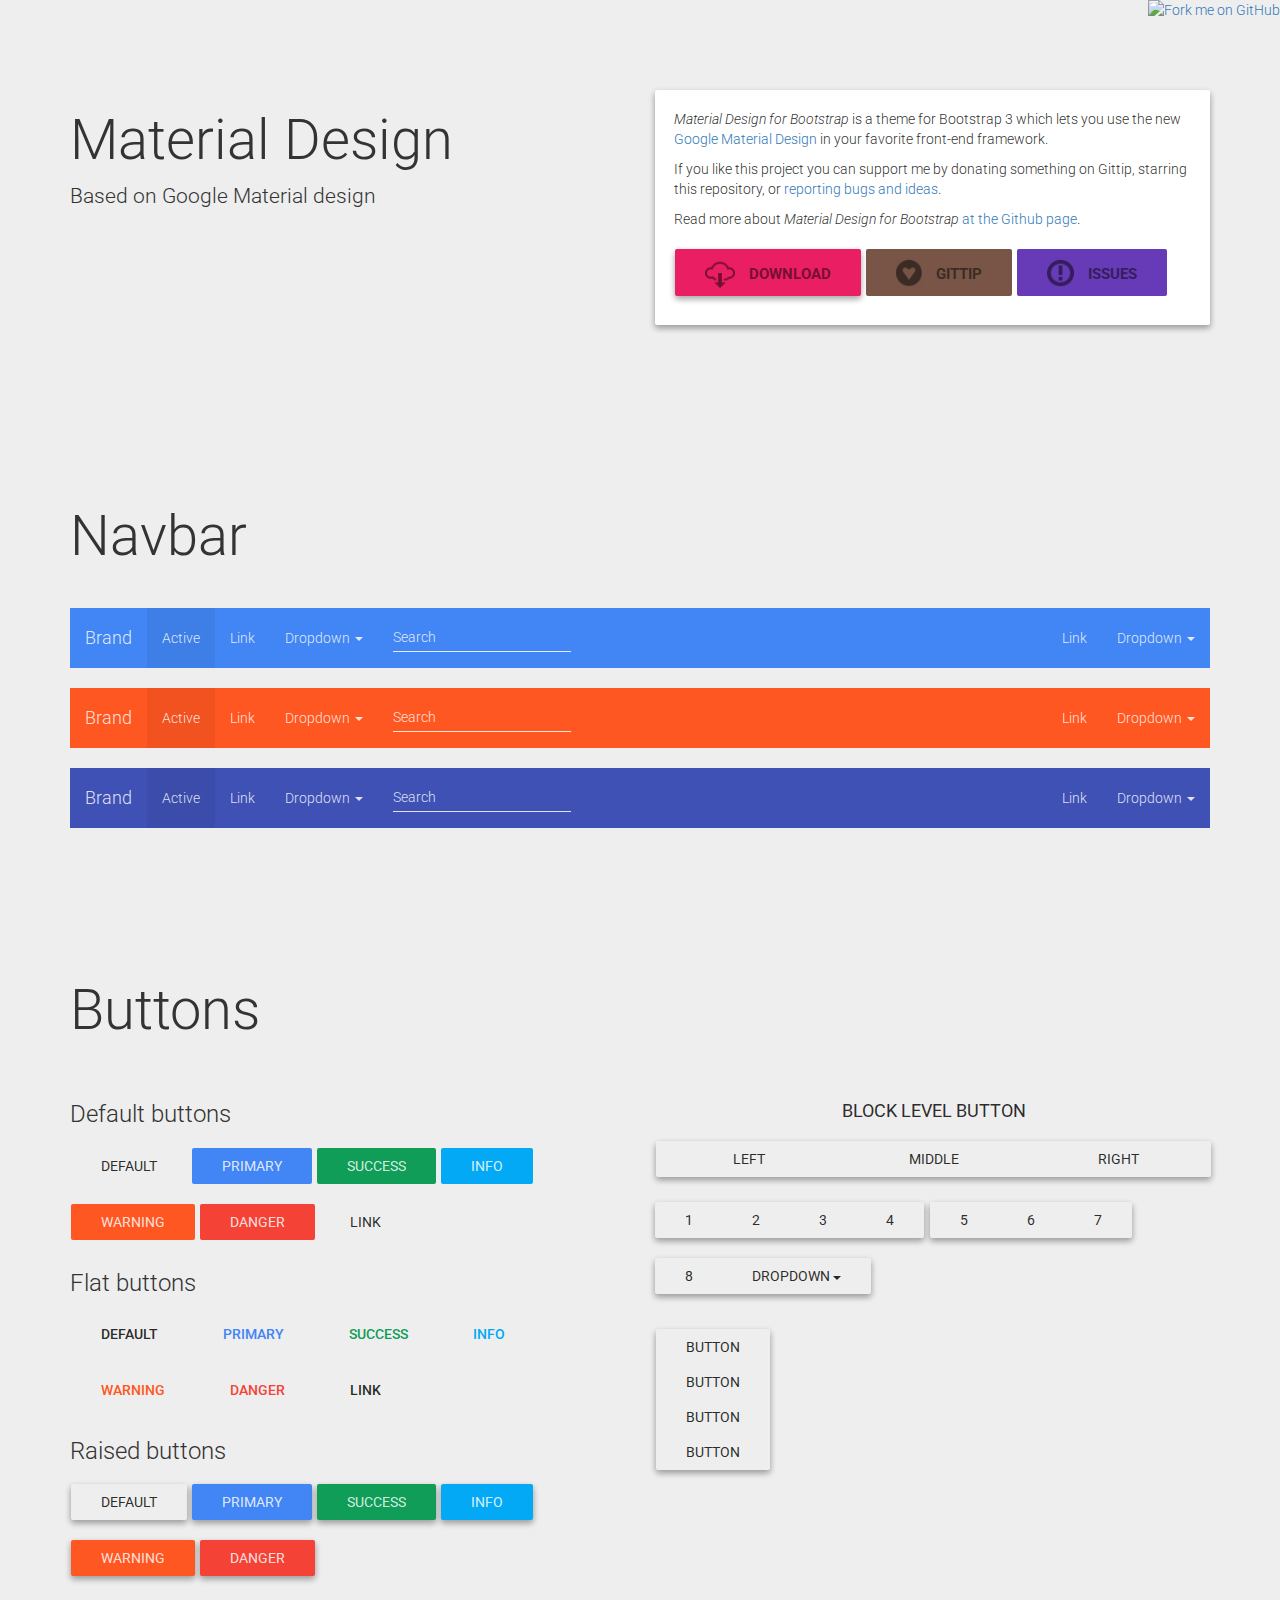
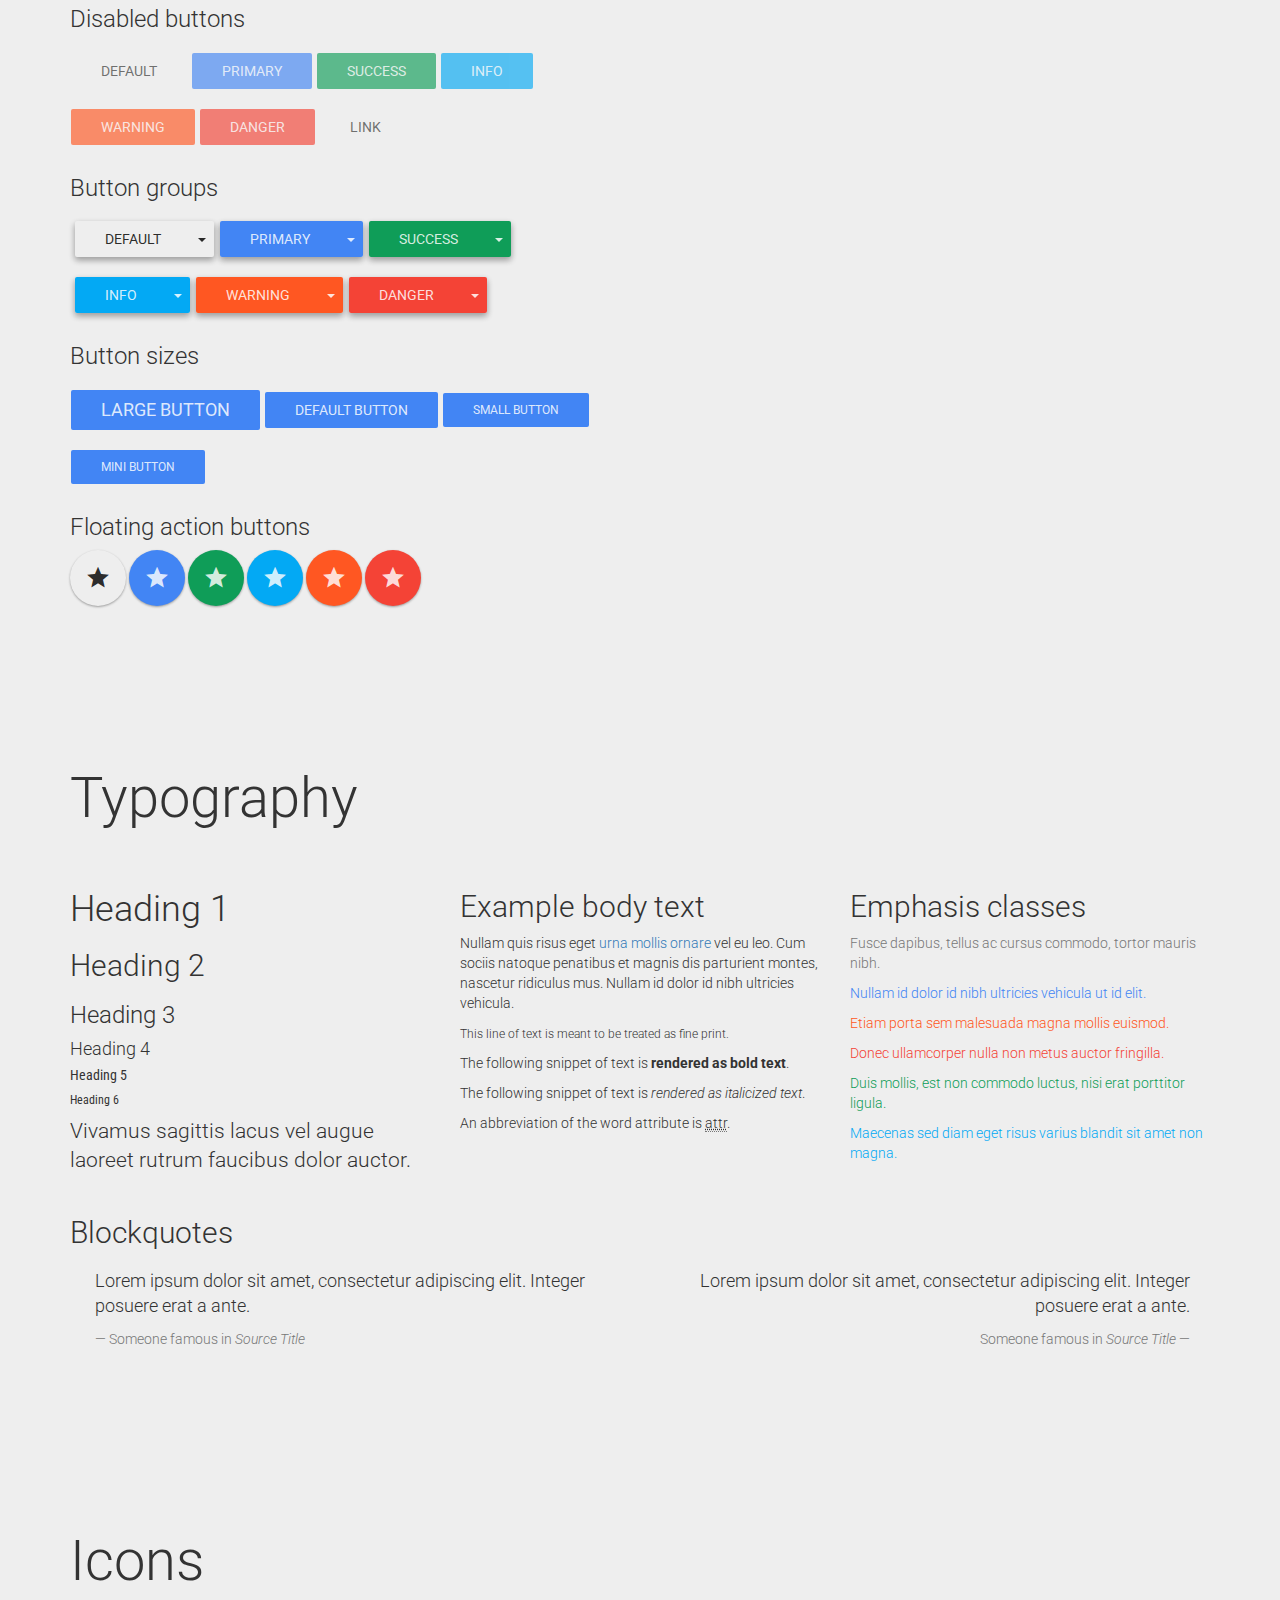
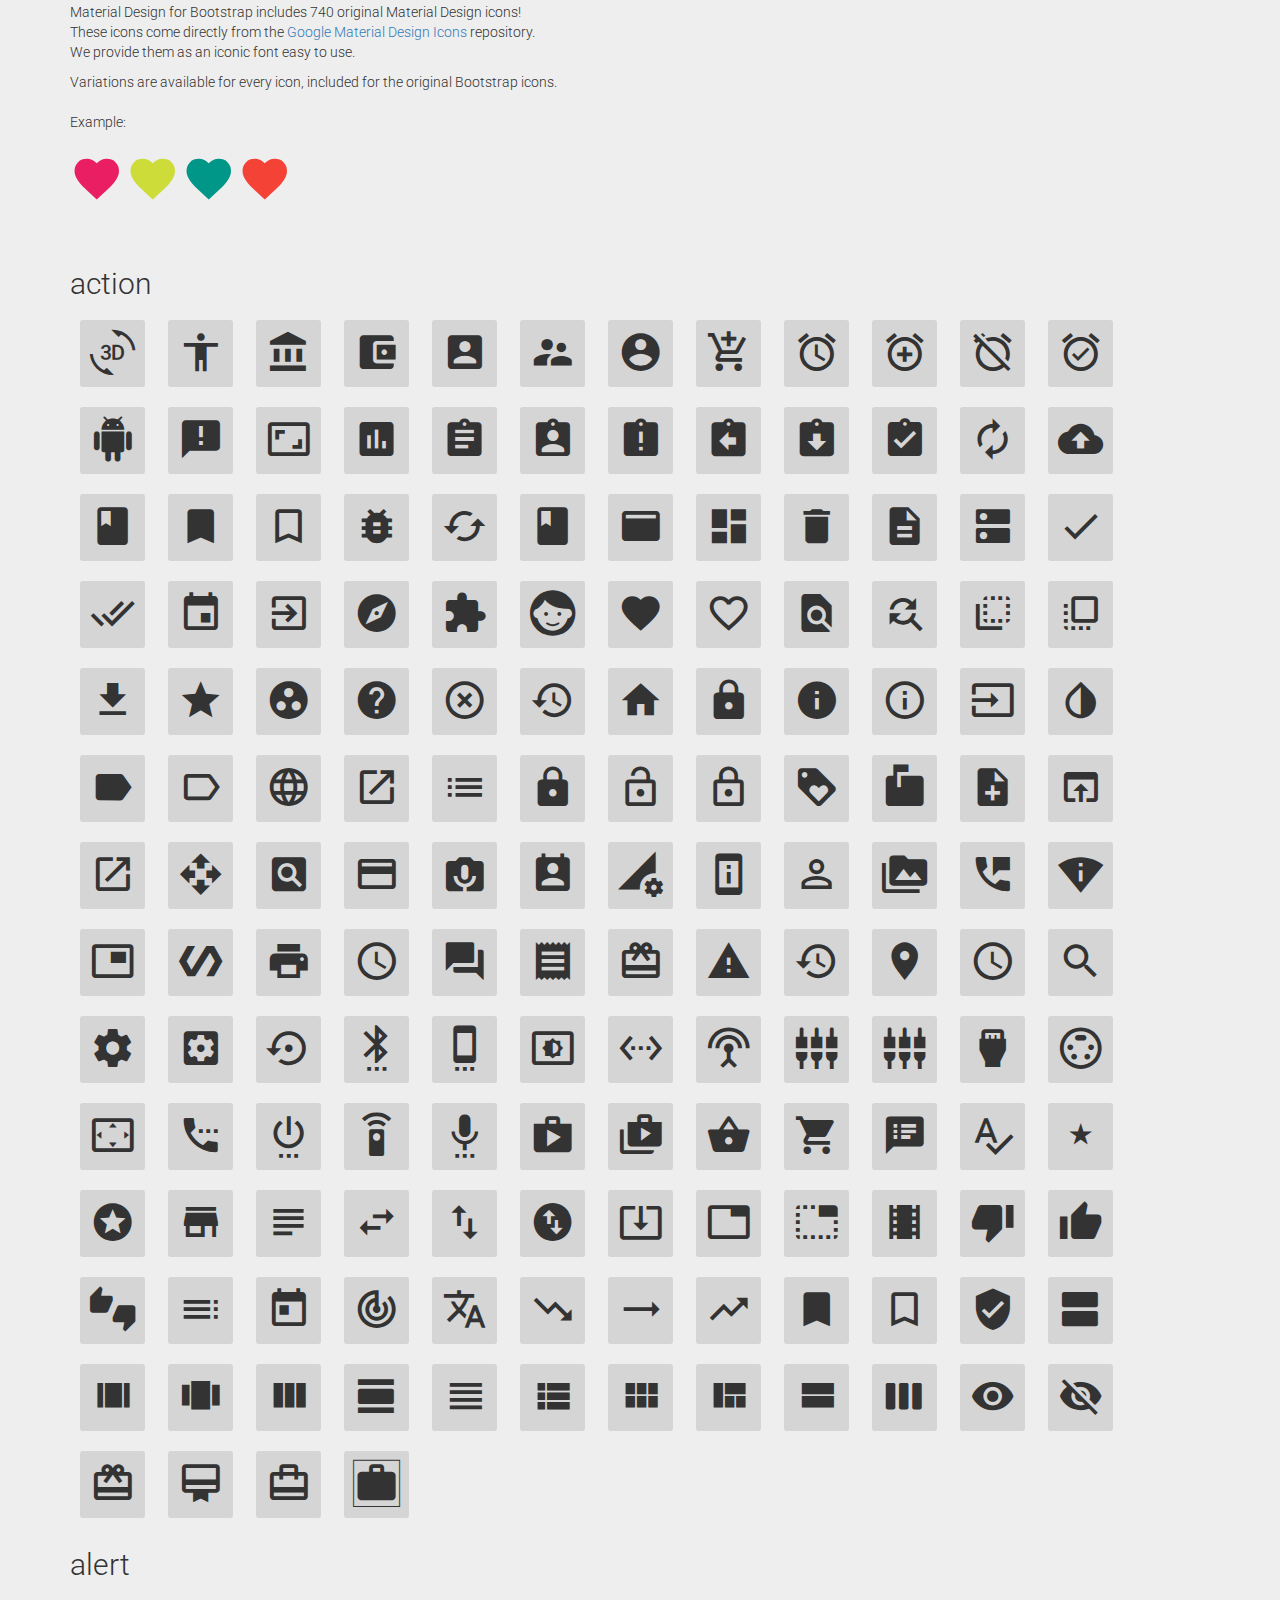
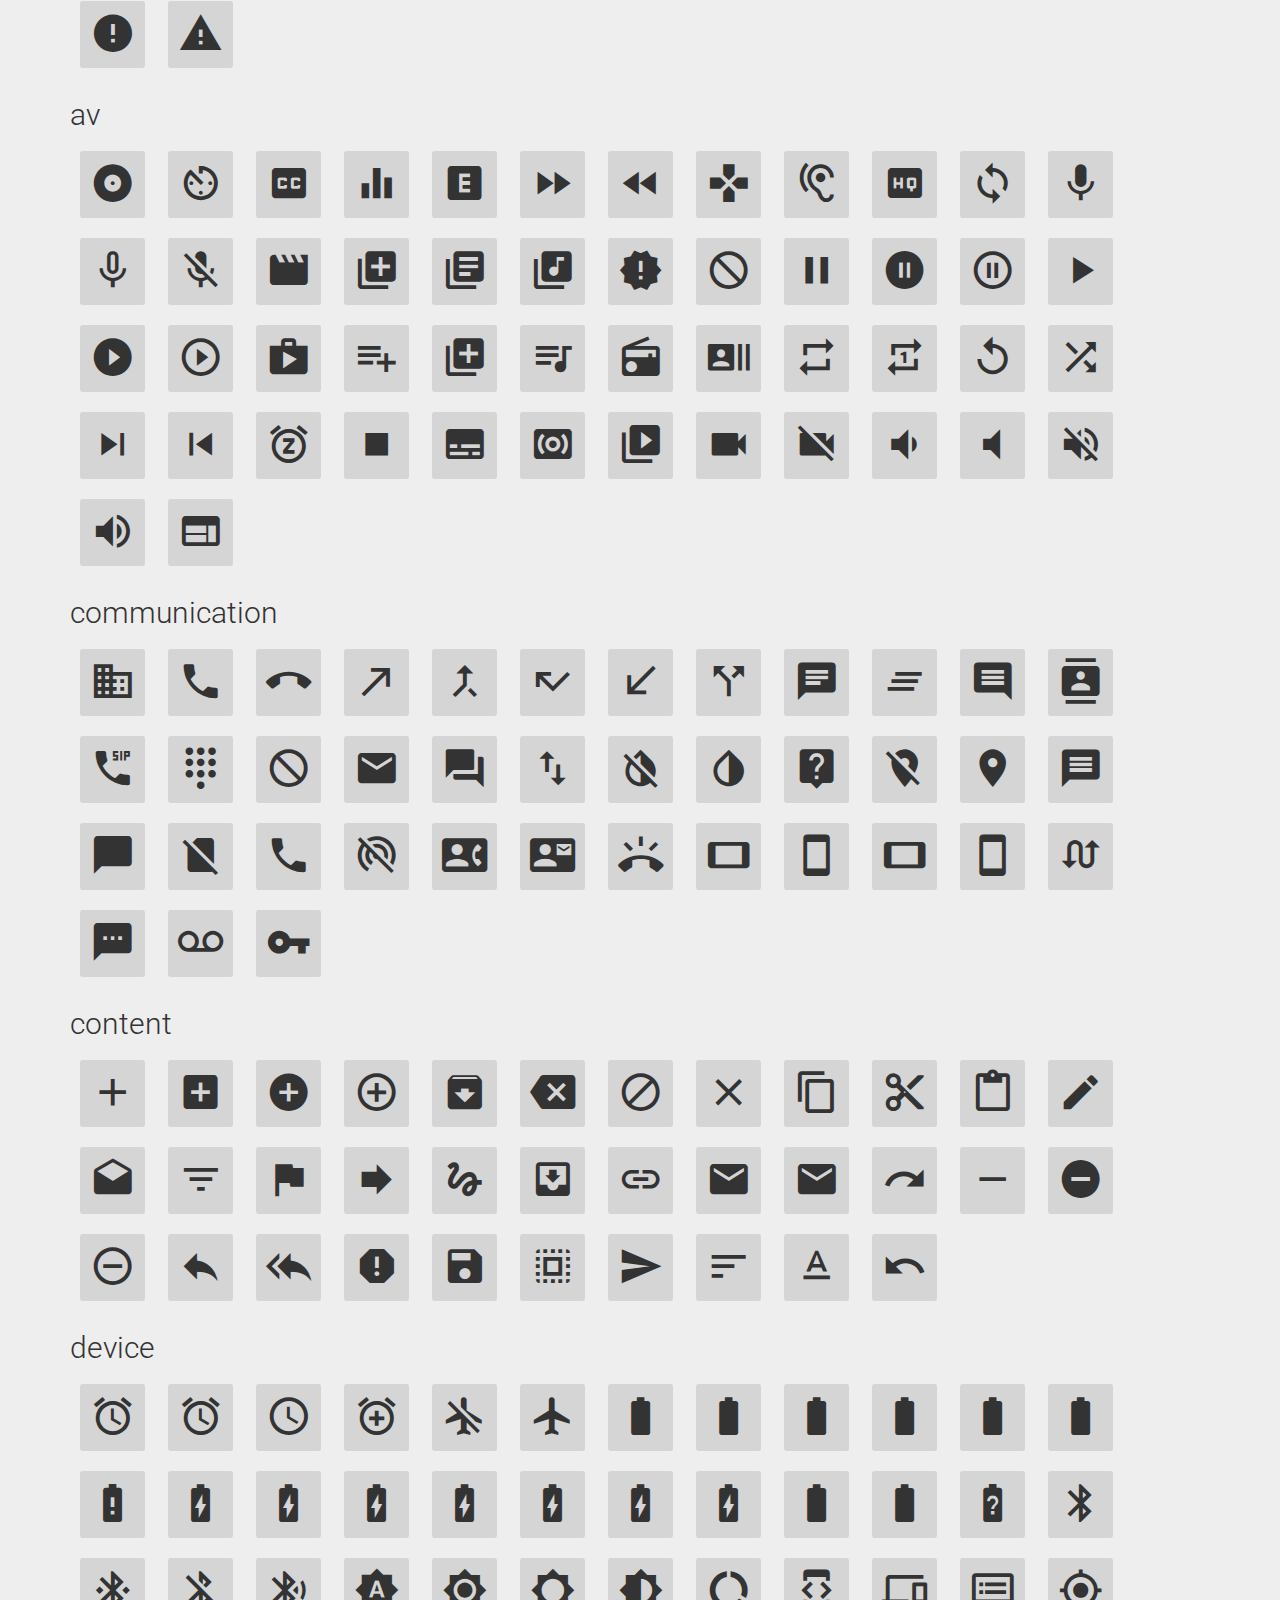
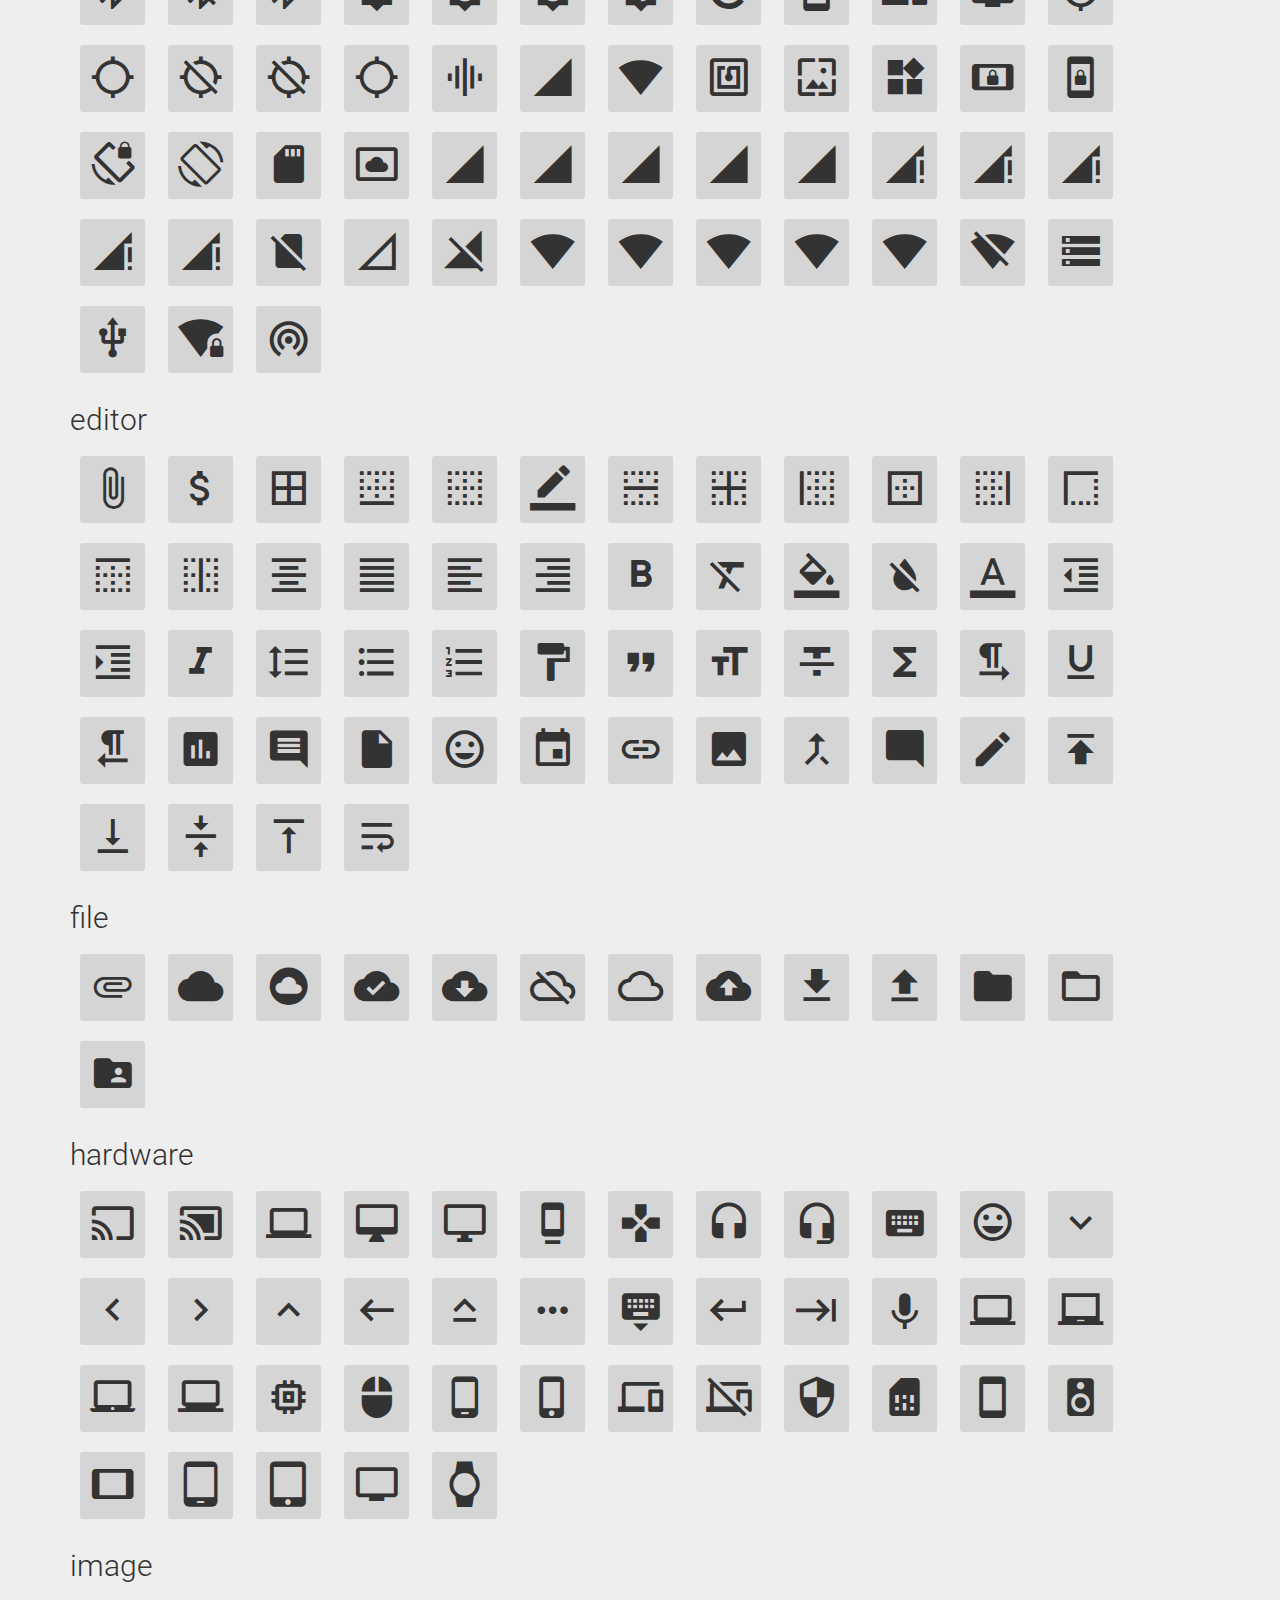
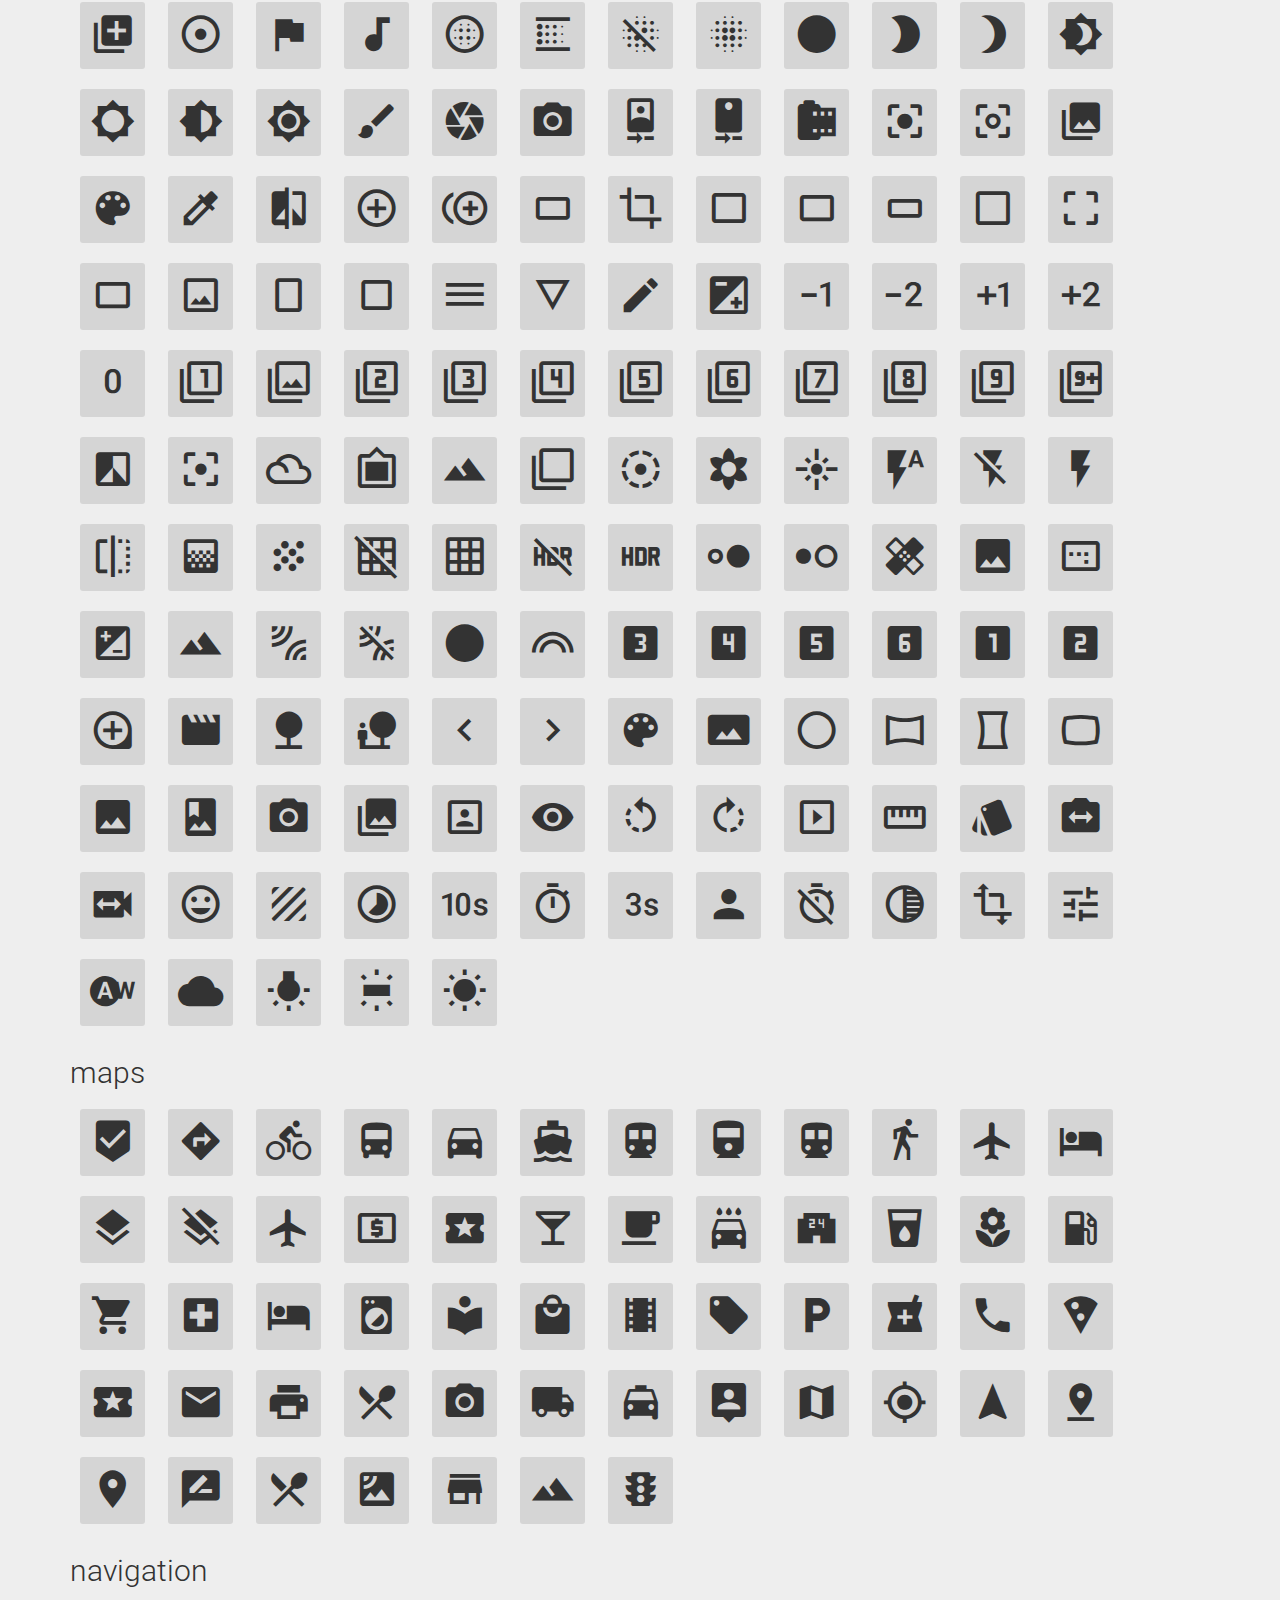
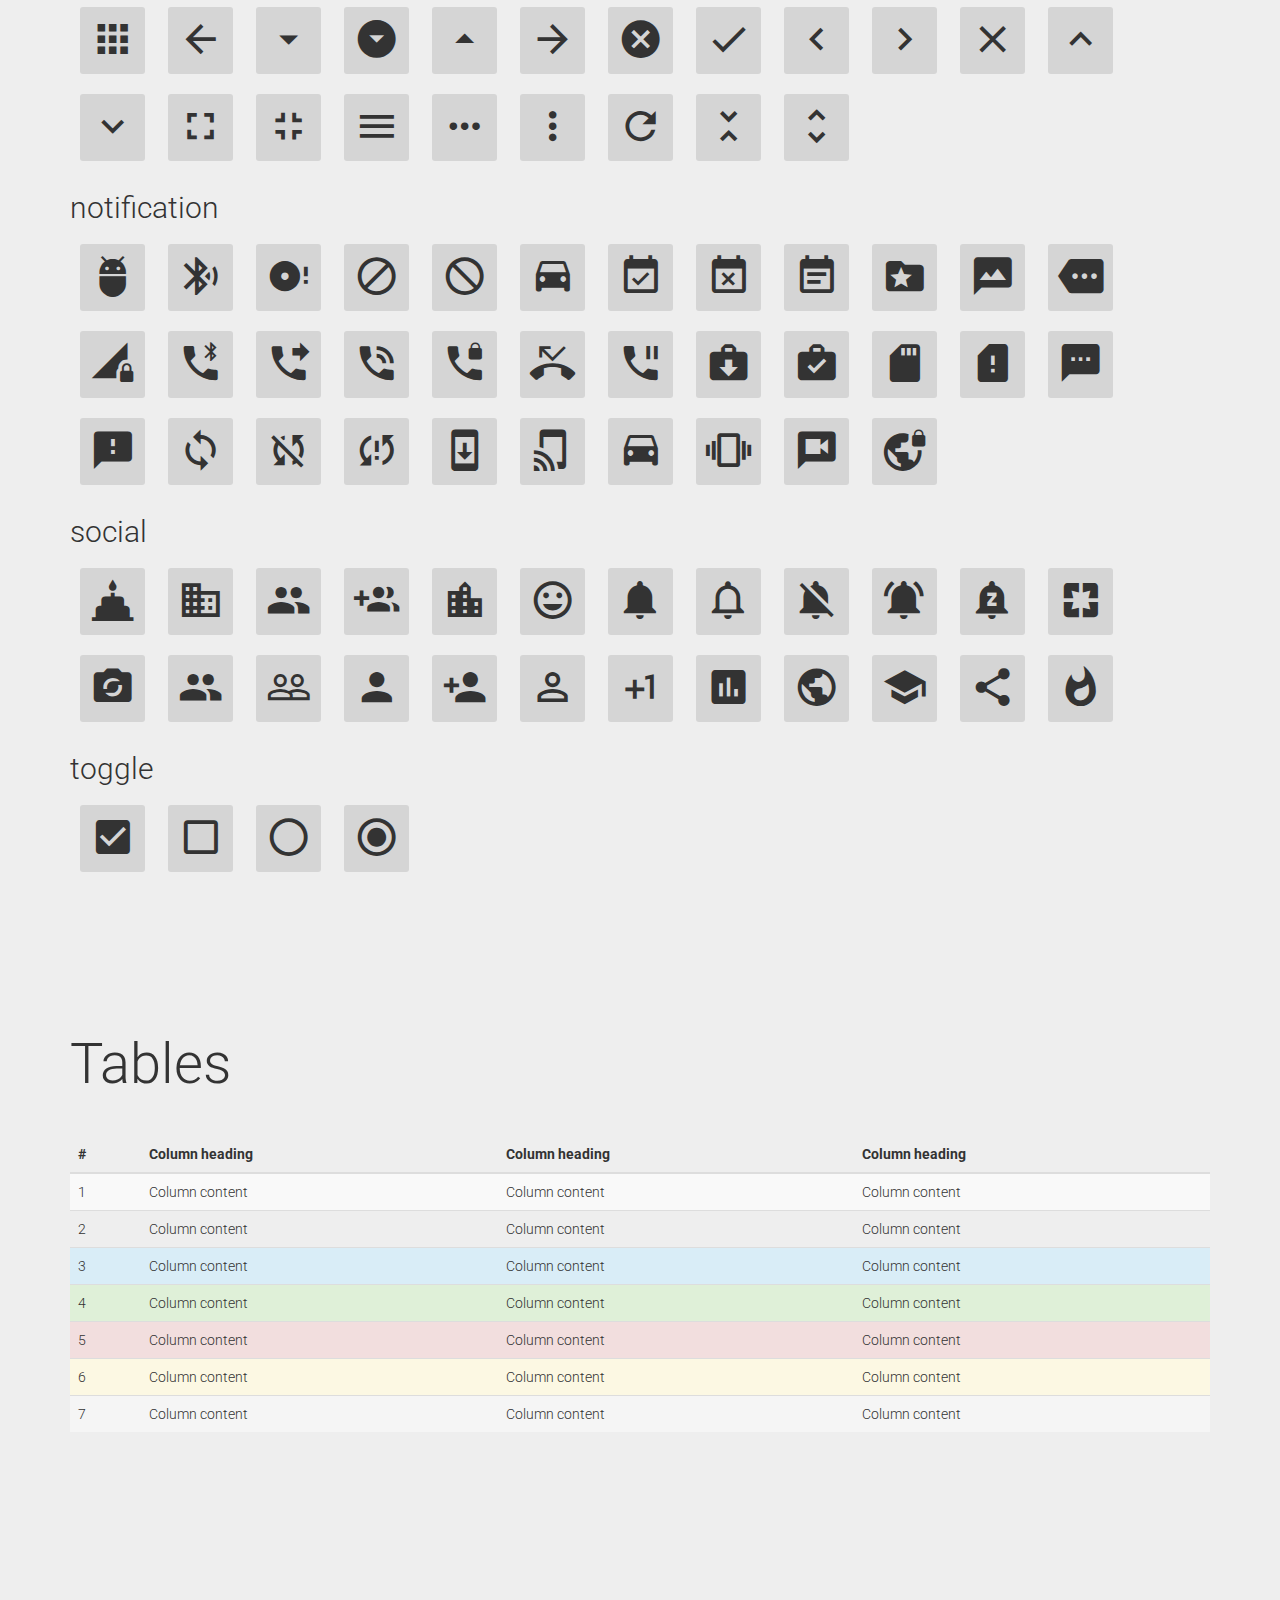
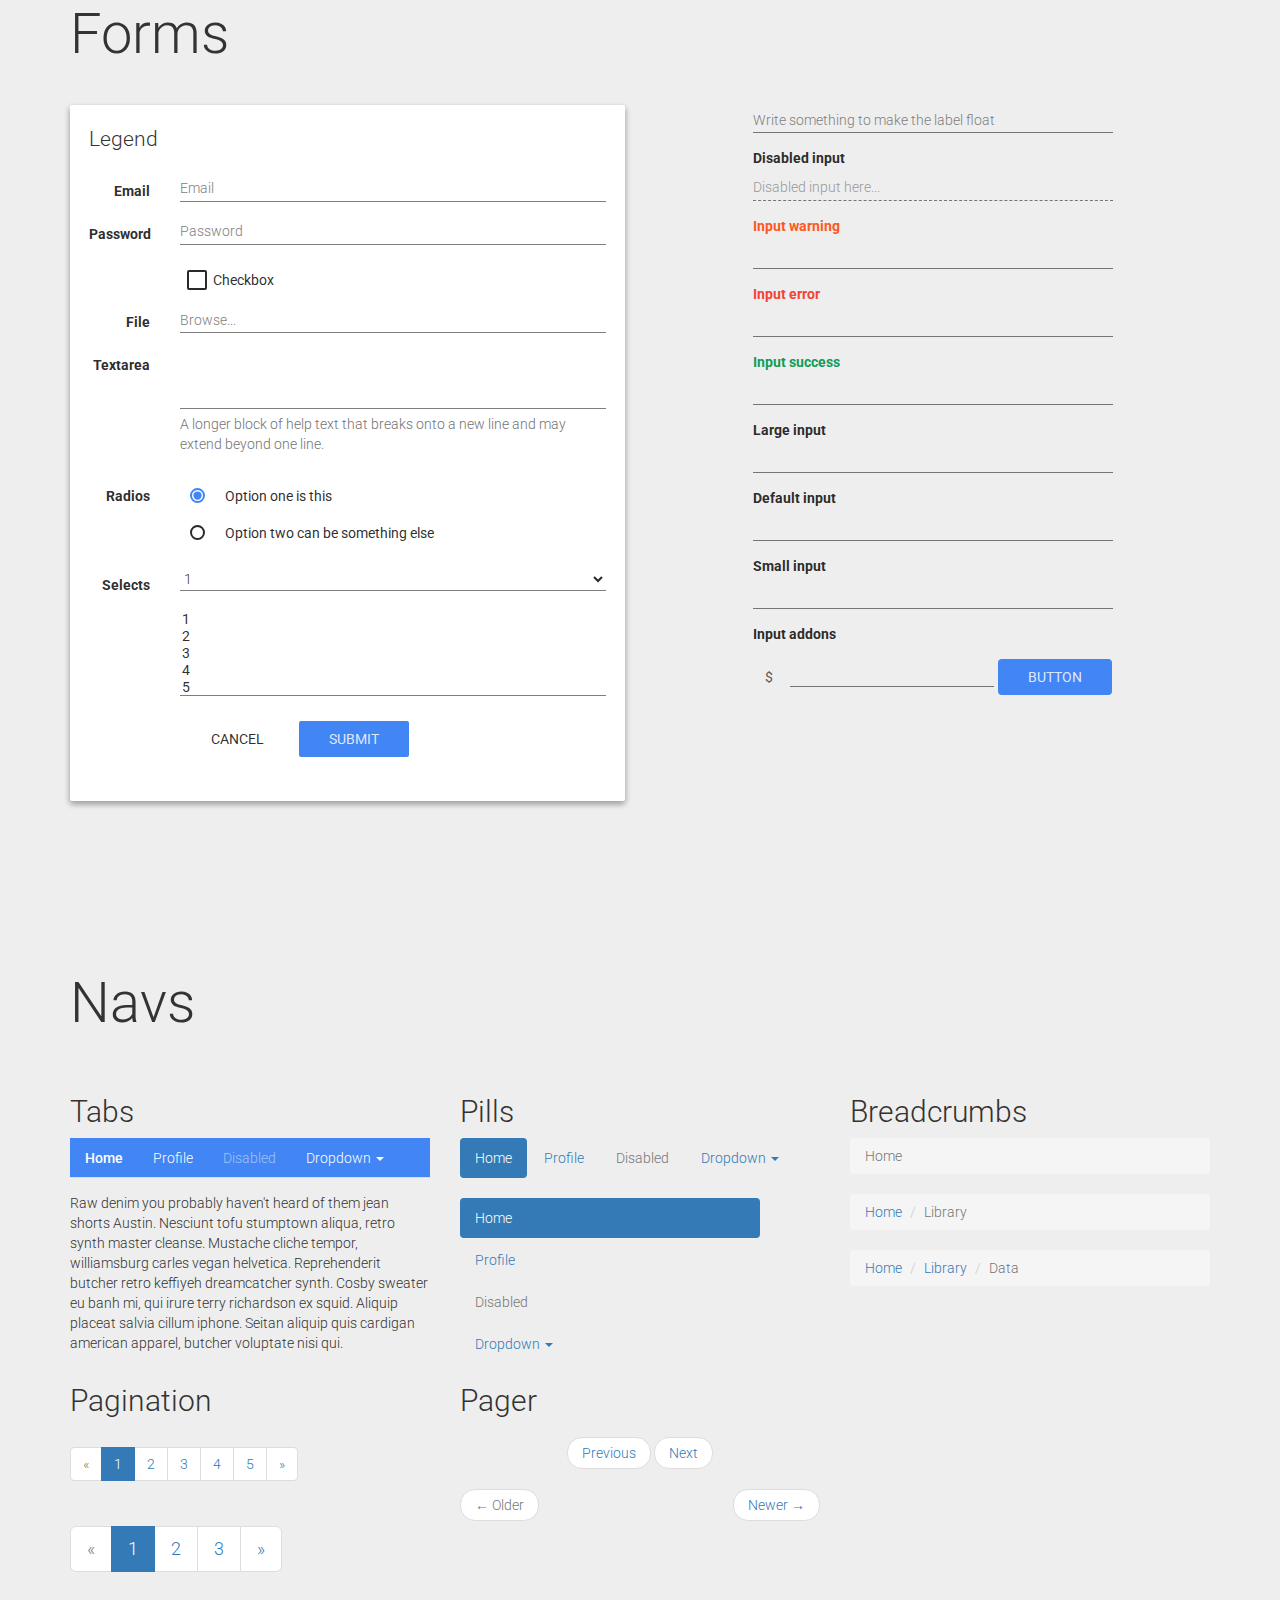
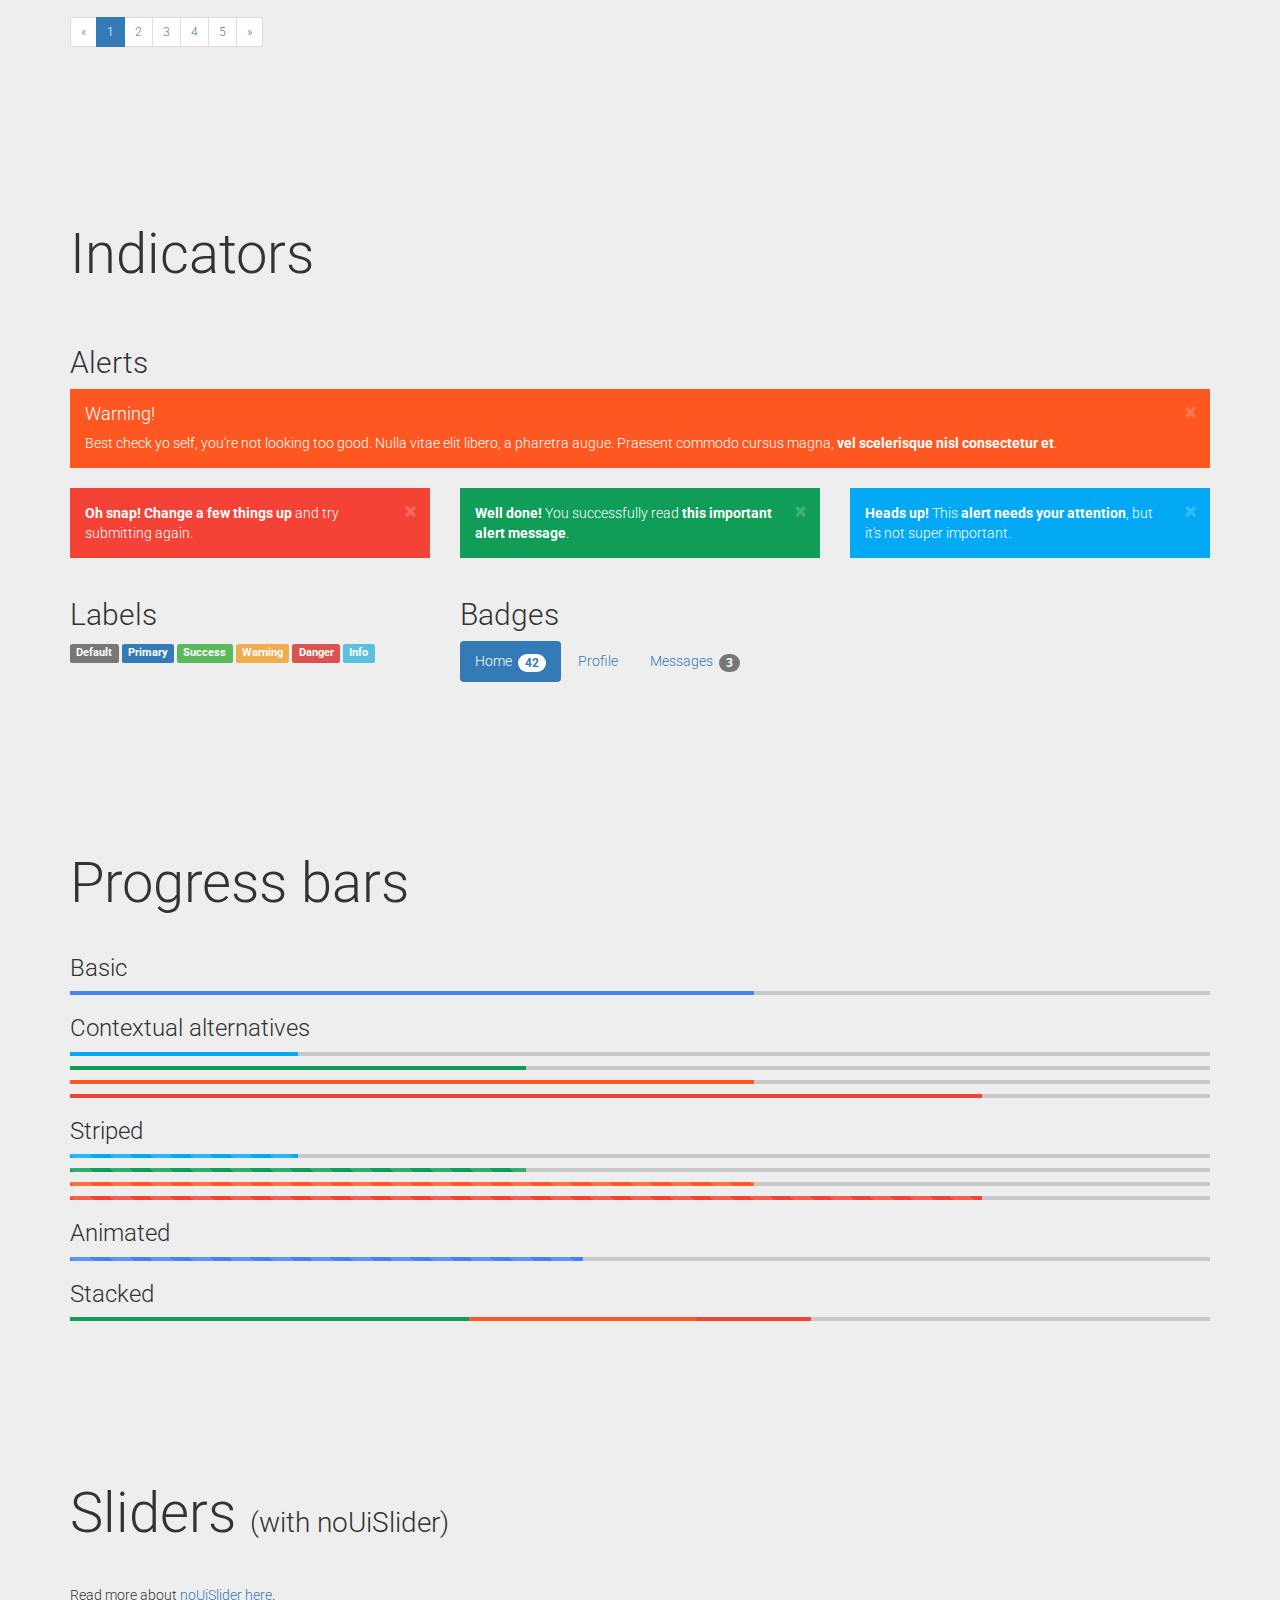
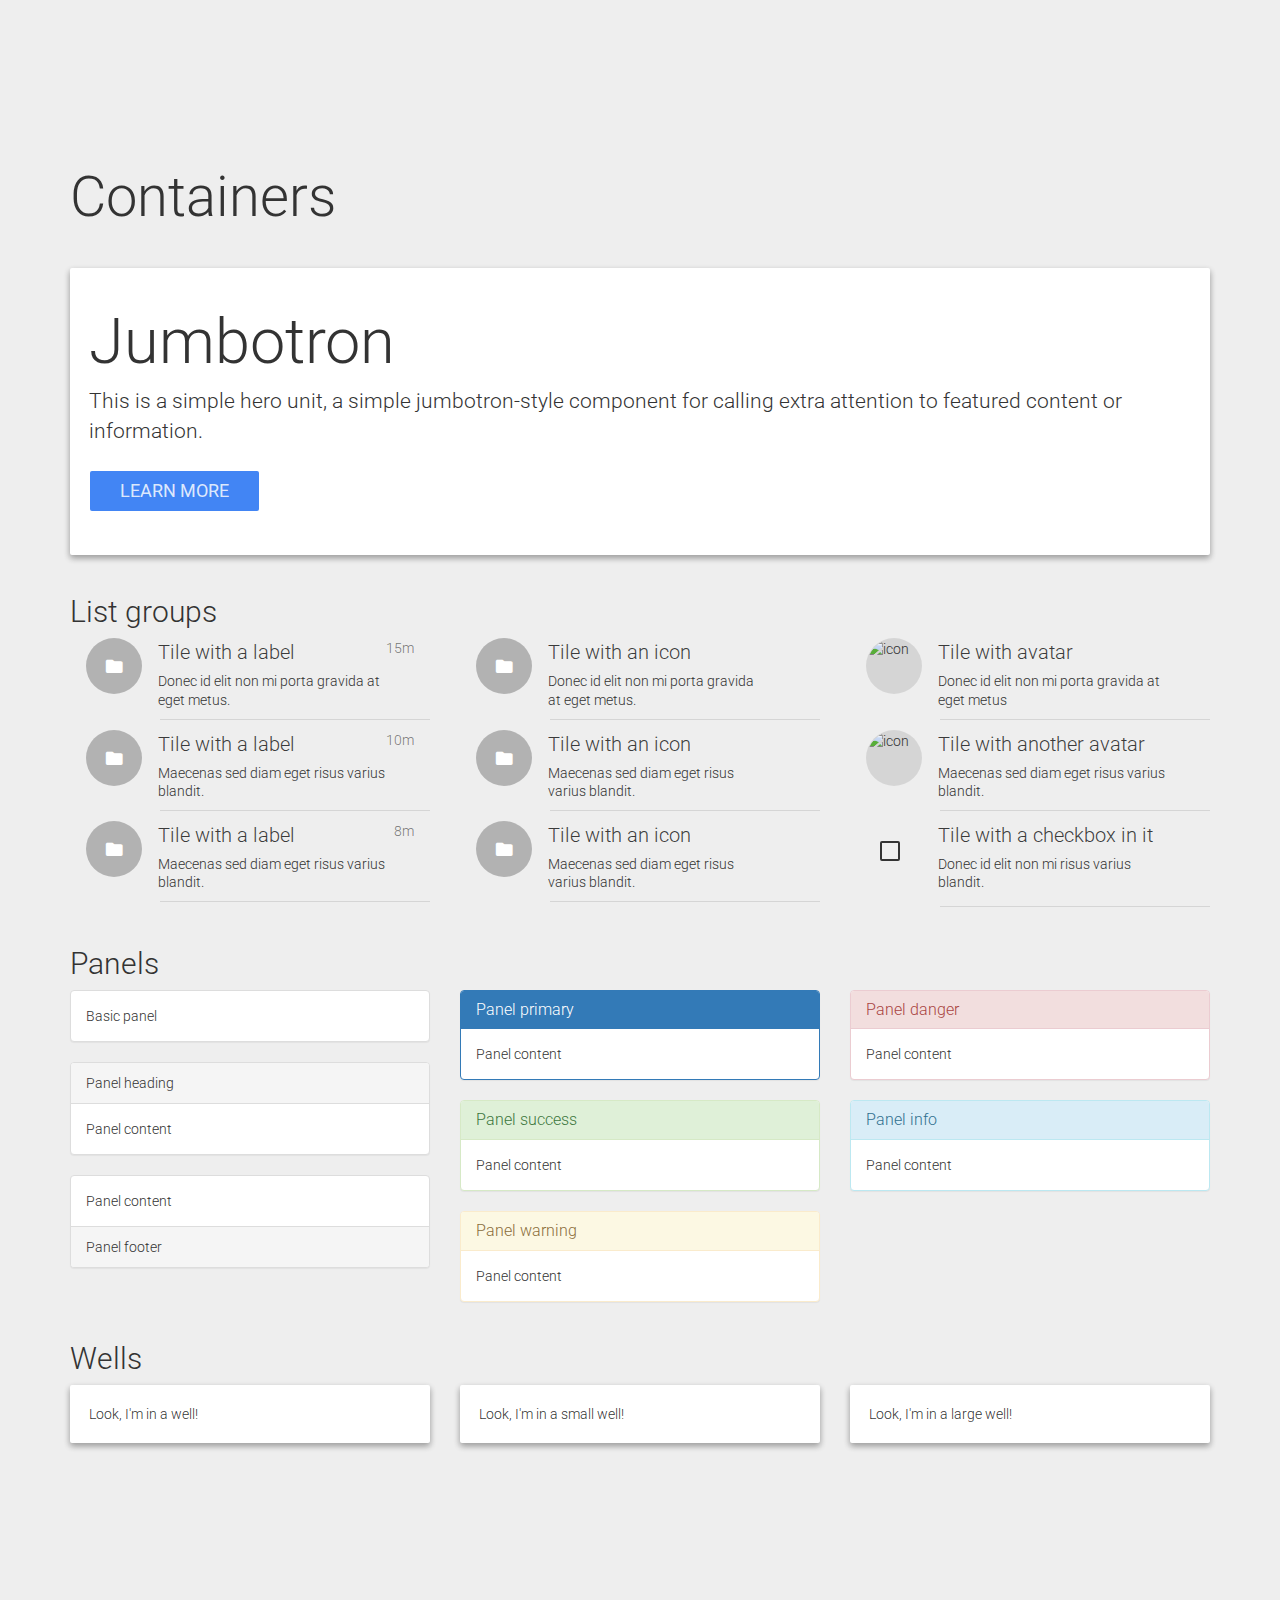
==== commit 5ff7458e: "working on shows" ====
--- a/web/lib/bootstrap-material-design/index.html
+++ b/web/lib/bootstrap-material-design/index.html
@@ -8,6 +8,7 @@
         <link href="dist/css/ripples.min.css" rel="stylesheet">
         <link href="dist/css/material-wfont.min.css" rel="stylesheet">
         <link href="//fezvrasta.github.io/snackbarjs/dist/snackbar.min.css" rel="stylesheet">
+        <meta name="viewport" content="width=device-width, initial-scale=1">
         <style>
             body{padding-top:50px}#banner{border-bottom:none}.page-header h1{font-size:4em}.bs-docs-section{margin-top:8em}.bs-component{position:relative}.bs-component .modal{position:relative;top:auto;right:auto;left:auto;bottom:auto;z-index:1;display:block}.bs-component .modal-dialog{width:90%}.bs-component .popover{position:relative;display:inline-block;width:220px;margin:20px}#source-button{position:absolute;top:0;right:0;z-index:100;font-weight:bold;padding: 5px 10px;}.progress{margin-bottom:10px}footer{margin:5em 0}footer li{float:left;margin-right:1.5em;margin-bottom:1.5em}footer p{clear:left;margin-bottom:0}.splash{padding:4em 0 0;background-color:#141d27;color:#fff;text-align:center}.splash h1{font-size:4em}.splash #social{margin:2em 0}.splash .alert{margin:2em 0}.section-tout{padding:4em 0 3em;border-bottom:1px solid rgba(0,0,0,0.05);background-color:#eaf1f1}.section-tout .fa{margin-right:.5em}.section-tout p{margin-bottom:3em}.section-preview{padding:4em 0 4em}.section-preview .preview{margin-bottom:4em;background-color:#eaf1f1}.section-preview .preview .image{position:relative}.section-preview .preview .image:before{box-shadow:inset 0 0 0 1px rgba(0,0,0,0.1);position:absolute;top:0;left:0;width:100%;height:100%;content:"";pointer-events:none}.section-preview .preview .options{padding:1em 2em 2em;border:1px solid rgba(0,0,0,0.05);border-top:none;text-align:center}.section-preview .preview .options p{margin-bottom:2em}.section-preview .dropdown-menu{text-align:left}.section-preview .lead{margin-bottom:2em}@media (max-width:767px){.section-preview .image img{width:100%}}.sponsor{text-align:center}.sponsor a:hover{text-decoration:none}@media (max-width:767px){#banner{margin-bottom:2em;text-align:center}}
             .infobox .btn-sup { color: rgba(0,0,0,0.5); font-weight: bold; font-size: 15px; line-height: 30px; }
@@ -16,6 +17,29 @@
             .icons-material .row { margin-bottom: 20px; }
             .icons-material .col-xs-2 { text-align: center; }
             .icons-material i { font-size: 34pt; }
+
+            .icon-preview {
+                display: inline-block;
+                padding: 10px;
+                margin: 10px;
+                background: #D5D5D5;
+                border-radius: 3px;
+                cursor: pointer;
+            }
+            .icon-preview span {
+                display: none;
+                position: absolute;
+                background: black;
+                color: #EEE;
+                padding: 5px 8px;
+                font-size: 15px;
+                font-family: Roboto;
+                border-radius: 2px;
+                z-index: 10;
+            }
+            .icon-preview:hover i { color: #4285f4; }
+            .icon-preview:hover span { display: block; cursor: text; }
+
         </style>
     </head>
     <body>
@@ -32,9 +56,9 @@
                     </div>
                     <div class="col-lg-6 col-md-6 col-sm-6">
                         <div class="well infobox">
-                            <p>Material Design for Bootstrap is a theme for Bootstrap 3 which let you use the new Google Material Design in your favourite front-end framework.</p>
-                            <p>If you like this project you may support me donating something on Gittip, starring this repository or reporting bugs and ideas in the issue section.</p>
-                            <p>Read more about Material Design for Bootstrap <a href="https://github.com/FezVrasta/bootstrap-material-design">visiting the Github page</a>.</p>
+                            <p><em>Material Design for Bootstrap</em> is a theme for Bootstrap 3 which lets you use the new <a href="http://www.google.com/design/spec/material-design/">Google Material Design</a> in your favorite front-end framework.</p>
+                            <p>If you like this project you can support me by donating something on Gittip, starring this repository, or <a href="https://github.com/FezVrasta/bootstrap-material-design/issues">reporting bugs and ideas</a>.</p>
+                            <p>Read more about <em>Material Design for Bootstrap</em> <a href="https://github.com/FezVrasta/bootstrap-material-design">at the Github page</a>.</p>
 
                             <a href="https://github.com/FezVrasta/bootstrap-material-design/archive/master.zip" class="btn btn-sup btn-material-pink btn-raised">
                                 <img src="demo/imgs/download.png" alt="gittip" height=30>
@@ -351,12 +375,12 @@
 
                         <h3>Floating action buttons</h3>
                         <p class="bs-component">
-                            <a href="javascript:void(0)" class="btn btn-default btn-fab btn-raised icon-material-share"></a>
-                            <a href="javascript:void(0)" class="btn btn-primary btn-fab btn-raised icon-material-share"></a>
-                            <a href="javascript:void(0)" class="btn btn-success btn-fab btn-raised icon-material-share"></a>
-                            <a href="javascript:void(0)" class="btn btn-info btn-fab btn-raised icon-material-share"></a>
-                            <a href="javascript:void(0)" class="btn btn-warning btn-fab btn-raised icon-material-share"></a>
-                            <a href="javascript:void(0)" class="btn btn-danger btn-fab btn-raised icon-material-share"></a>
+                            <a href="javascript:void(0)" class="btn btn-default btn-fab btn-raised mdi-action-grade"></a>
+                            <a href="javascript:void(0)" class="btn btn-primary btn-fab btn-raised mdi-action-grade"></a>
+                            <a href="javascript:void(0)" class="btn btn-success btn-fab btn-raised mdi-action-grade"></a>
+                            <a href="javascript:void(0)" class="btn btn-info btn-fab btn-raised mdi-action-grade"></a>
+                            <a href="javascript:void(0)" class="btn btn-warning btn-fab btn-raised mdi-action-grade"></a>
+                            <a href="javascript:void(0)" class="btn btn-danger btn-fab btn-raised mdi-action-grade"></a>
 
                         </p>
 
@@ -506,676 +530,820 @@
                     <div class="col-lg-12">
                         <div class="page-header">
                             <h1 id="type">Icons</h1>
-                            <p>Material Design for Bootstrap includes 490 original Material Design icons!<br>
-                                These icons are extracted from the original Google sources and are licensed under BSD license.<br>
-                                Them are provided as an iconic font easy to use.
+                            <p>Material Design for Bootstrap includes 740 original Material Design icons!<br>
+                                These icons come directly from the <a href="https://github.com/google/material-design-icons">Google Material Design Icons</a> repository.<br>
+                                We provide them as an iconic font easy to use.
                             </p>
                             <p>Variations are available for every icon, included for the original Bootstrap icons.<br>
                                 <br>Example:<br><br>
-                                <i class="icon icon-material-favorite icon-material-pink" style="font-size: 40pt;"></i>
-                                <i class="icon icon-material-favorite icon-material-lime" style="font-size: 40pt;"></i>
-                                <i class="icon icon-material-favorite icon-material-teal" style="font-size: 40pt;"></i>
-                                <i class="icon icon-material-favorite icon-material-red" style="font-size: 40pt;"></i>
+                                <i class="mdi-action-favorite icon-material-pink" style="font-size: 40pt;"></i>
+                                <i class="mdi-action-favorite icon-material-lime" style="font-size: 40pt;"></i>
+                                <i class="mdi-action-favorite icon-material-teal" style="font-size: 40pt;"></i>
+                                <i class="mdi-action-favorite icon-material-red" style="font-size: 40pt;"></i>
                             </p>
                         </div>
                     </div>
                 </div>
 
                 <div class="bs-component icons-material">
-                    <div class="row">
-                        <div class="col-xs-2"><i class="icon icon-material-access-alarms"></i></div>
-                        <div class="col-xs-2"><i class="icon icon-material-accessibility"></i></div>
-                        <div class="col-xs-2"><i class="icon icon-material-access-time"></i></div>
-                        <div class="col-xs-2"><i class="icon icon-material-account-box"></i></div>
-                        <div class="col-xs-2"><i class="icon icon-material-account-circle"></i></div>
-                        <div class="col-xs-2"><i class="icon icon-material-adb"></i></div>
-                    </div>
-                    <div class="row">
-                        <div class="col-xs-2"><i class="icon icon-material-add"></i></div>
-                        <div class="col-xs-2"><i class="icon icon-material-add-alarm"></i></div>
-                        <div class="col-xs-2"><i class="icon icon-material-add-box"></i></div>
-                        <div class="col-xs-2"><i class="icon icon-material-add-circle"></i></div>
-                        <div class="col-xs-2"><i class="icon icon-material-add-circle-outline"></i></div>
-                        <div class="col-xs-2"><i class="icon icon-material-airplanemode-off"></i></div>
-                    </div>
-                    <div class="row">
-                        <div class="col-xs-2"><i class="icon icon-material-airplanemode-on"></i></div>
-                        <div class="col-xs-2"><i class="icon icon-material-android"></i></div>
-                        <div class="col-xs-2"><i class="icon icon-material-apps"></i></div>
-                        <div class="col-xs-2"><i class="icon icon-material-archive"></i></div>
-                        <div class="col-xs-2"><i class="icon icon-material-arrow-back"></i></div>
-                        <div class="col-xs-2"><i class="icon icon-material-arrow-drop-down"></i></div>
-                    </div>
-                    <div class="row">
-                        <div class="col-xs-2"><i class="icon icon-material-arrow-drop-down-circle"></i></div>
-                        <div class="col-xs-2"><i class="icon icon-material-arrow-drop-up"></i></div>
-                        <div class="col-xs-2"><i class="icon icon-material-arrow-forward"></i></div>
-                        <div class="col-xs-2"><i class="icon icon-material-attachment"></i></div>
-                        <div class="col-xs-2"><i class="icon icon-material-auto-fix"></i></div>
-                        <div class="col-xs-2"><i class="icon icon-material-backspace"></i></div>
-                    </div>
-                    <div class="row">
-                        <div class="col-xs-2"><i class="icon icon-material-backup"></i></div>
-                        <div class="col-xs-2"><i class="icon icon-material-beenhere"></i></div>
-                        <div class="col-xs-2"><i class="icon icon-material-block"></i></div>
-                        <div class="col-xs-2"><i class="icon icon-material-bluetooth 2"></i></div>
-                        <div class="col-xs-2"><i class="icon icon-material-bluetooth"></i></div>
-                        <div class="col-xs-2"><i class="icon icon-material-bluetooth-audio"></i></div>
-                    </div>
-                    <div class="row">
-                        <div class="col-xs-2"><i class="icon icon-material-bluetooth-connected 2"></i></div>
-                        <div class="col-xs-2"><i class="icon icon-material-bluetooth-connected"></i></div>
-                        <div class="col-xs-2"><i class="icon icon-material-bluetooth-disabled"></i></div>
-                        <div class="col-xs-2"><i class="icon icon-material-bluetooth-searching"></i></div>
-                        <div class="col-xs-2"><i class="icon icon-material-book"></i></div>
-                        <div class="col-xs-2"><i class="icon icon-material-bookmark"></i></div>
-                    </div>
-                    <div class="row">
-                        <div class="col-xs-2"><i class="icon icon-material-bookmark-outline"></i></div>
-                        <div class="col-xs-2"><i class="icon icon-material-brightness-auto"></i></div>
-                        <div class="col-xs-2"><i class="icon icon-material-brightness-high"></i></div>
-                        <div class="col-xs-2"><i class="icon icon-material-brightness-low"></i></div>
-                        <div class="col-xs-2"><i class="icon icon-material-brightness-medium"></i></div>
-                        <div class="col-xs-2"><i class="icon icon-material-bug-report"></i></div>
-                    </div>
-                    <div class="row">
-                        <div class="col-xs-2"><i class="icon icon-material-cake"></i></div>
-                        <div class="col-xs-2"><i class="icon icon-material-call"></i></div>
-                        <div class="col-xs-2"><i class="icon icon-material-call-end"></i></div>
-                        <div class="col-xs-2"><i class="icon icon-material-call-made"></i></div>
-                        <div class="col-xs-2"><i class="icon icon-material-call-merge"></i></div>
-                        <div class="col-xs-2"><i class="icon icon-material-call-missed"></i></div>
-                    </div>
-                    <div class="row">
-                        <div class="col-xs-2"><i class="icon icon-material-call-received"></i></div>
-                        <div class="col-xs-2"><i class="icon icon-material-call-split"></i></div>
-                        <div class="col-xs-2"><i class="icon icon-material-camera"></i></div>
-                        <div class="col-xs-2"><i class="icon icon-material-camera-alt"></i></div>
-                        <div class="col-xs-2"><i class="icon icon-material-camera-roll"></i></div>
-                        <div class="col-xs-2"><i class="icon icon-material-cancel"></i></div>
-                    </div>
-                    <div class="row">
-                        <div class="col-xs-2"><i class="icon icon-material-cast"></i></div>
-                        <div class="col-xs-2"><i class="icon icon-material-cast-connected"></i></div>
-                        <div class="col-xs-2"><i class="icon icon-material-chat"></i></div>
-                        <div class="col-xs-2"><i class="icon icon-material-check"></i></div>
-                        <div class="col-xs-2"><i class="icon icon-material-check-box"></i></div>
-                        <div class="col-xs-2"><i class="icon icon-material-check-box-blank"></i></div>
-                    </div>
-                    <div class="row">
-                        <div class="col-xs-2"><i class="icon icon-material-check-box-outline"></i></div>
-                        <div class="col-xs-2"><i class="icon icon-material-check-box-outline-blank"></i></div>
-                        <div class="col-xs-2"><i class="icon icon-material-check-circle"></i></div>
-                        <div class="col-xs-2"><i class="icon icon-material-check-circle-blank"></i></div>
-                        <div class="col-xs-2"><i class="icon icon-material-check-circle-outline"></i></div>
-                        <div class="col-xs-2"><i class="icon icon-material-check-circle-outline-blank"></i></div>
-                    </div>
-                    <div class="row">
-                        <div class="col-xs-2"><i class="icon icon-material-chevron-left"></i></div>
-                        <div class="col-xs-2"><i class="icon icon-material-chevron-right"></i></div>
-                        <div class="col-xs-2"><i class="icon icon-material-chromecast"></i></div>
-                        <div class="col-xs-2"><i class="icon icon-material-circles"></i></div>
-                        <div class="col-xs-2"><i class="icon icon-material-circles-add"></i></div>
-                        <div class="col-xs-2"><i class="icon icon-material-circles-extended"></i></div>
-                    </div>
-                    <div class="row">
-                        <div class="col-xs-2"><i class="icon icon-material-clear"></i></div>
-                        <div class="col-xs-2"><i class="icon icon-material-close"></i></div>
-                        <div class="col-xs-2"><i class="icon icon-material-closed-caption"></i></div>
-                        <div class="col-xs-2"><i class="icon icon-material-cloud"></i></div>
-                        <div class="col-xs-2"><i class="icon icon-material-cloud-circle"></i></div>
-                        <div class="col-xs-2"><i class="icon icon-material-cloud-done"></i></div>
-                    </div>
-                    <div class="row">
-                        <div class="col-xs-2"><i class="icon icon-material-cloud-download"></i></div>
-                        <div class="col-xs-2"><i class="icon icon-material-cloud-off"></i></div>
-                        <div class="col-xs-2"><i class="icon icon-material-cloud-queue"></i></div>
-                        <div class="col-xs-2"><i class="icon icon-material-cloud-upload"></i></div>
-                        <div class="col-xs-2"><i class="icon icon-material-comment"></i></div>
-                        <div class="col-xs-2"><i class="icon icon-material-communities"></i></div>
-                    </div>
-                    <div class="row">
-                        <div class="col-xs-2"><i class="icon icon-material-content-copy"></i></div>
-                        <div class="col-xs-2"><i class="icon icon-material-content-cut"></i></div>
-                        <div class="col-xs-2"><i class="icon icon-material-content-paste"></i></div>
-                        <div class="col-xs-2"><i class="icon icon-material-create"></i></div>
-                        <div class="col-xs-2"><i class="icon icon-material-credit-card"></i></div>
-                        <div class="col-xs-2"><i class="icon icon-material-crop"></i></div>
-                    </div>
-                    <div class="row">
-                        <div class="col-xs-2"><i class="icon icon-material-crop-free"></i></div>
-                        <div class="col-xs-2"><i class="icon icon-material-crop-landscape"></i></div>
-                        <div class="col-xs-2"><i class="icon icon-material-crop-portrait"></i></div>
-                        <div class="col-xs-2"><i class="icon icon-material-crop-square"></i></div>
-                        <div class="col-xs-2"><i class="icon icon-material-data-usage"></i></div>
-                        <div class="col-xs-2"><i class="icon icon-material-delete"></i></div>
-                    </div>
-                    <div class="row">
-                        <div class="col-xs-2"><i class="icon icon-material-developer-mode"></i></div>
-                        <div class="col-xs-2"><i class="icon icon-material-dialpad"></i></div>
-                        <div class="col-xs-2"><i class="icon icon-material-directions"></i></div>
-                        <div class="col-xs-2"><i class="icon icon-material-directions-bike"></i></div>
-                        <div class="col-xs-2"><i class="icon icon-material-directions-bus"></i></div>
-                        <div class="col-xs-2"><i class="icon icon-material-directions-car"></i></div>
-                    </div>
-                    <div class="row">
-                        <div class="col-xs-2"><i class="icon icon-material-directions-subway"></i></div>
-                        <div class="col-xs-2"><i class="icon icon-material-directions-train"></i></div>
-                        <div class="col-xs-2"><i class="icon icon-material-directions-transit"></i></div>
-                        <div class="col-xs-2"><i class="icon icon-material-directionswalk"></i></div>
-                        <div class="col-xs-2"><i class="icon icon-material-disc-full"></i></div>
-                        <div class="col-xs-2"><i class="icon icon-material-dock"></i></div>
-                    </div>
-                    <div class="row">
-                        <div class="col-xs-2"><i class="icon icon-material-domain"></i></div>
-                        <div class="col-xs-2"><i class="icon icon-material-done"></i></div>
-                        <div class="col-xs-2"><i class="icon icon-material-done-all"></i></div>
-                        <div class="col-xs-2"><i class="icon icon-material-do-not-disturb"></i></div>
-                        <div class="col-xs-2"><i class="icon icon-material-drafts"></i></div>
-                        <div class="col-xs-2"><i class="icon icon-material-drawer"></i></div>
-                    </div>
-                    <div class="row">
-                        <div class="col-xs-2"><i class="icon icon-material-drive"></i></div>
-                        <div class="col-xs-2"><i class="icon icon-material-drive-document"></i></div>
-                        <div class="col-xs-2"><i class="icon icon-material-drive-drawing"></i></div>
-                        <div class="col-xs-2"><i class="icon icon-material-drive-eta"></i></div>
-                        <div class="col-xs-2"><i class="icon icon-material-drive-file"></i></div>
-                        <div class="col-xs-2"><i class="icon icon-material-drive-form"></i></div>
-                    </div>
-                    <div class="row">
-                        <div class="col-xs-2"><i class="icon icon-material-drive-fusiontable"></i></div>
-                        <div class="col-xs-2"><i class="icon icon-material-drive-image"></i></div>
-                        <div class="col-xs-2"><i class="icon icon-material-drive-ms-excel"></i></div>
-                        <div class="col-xs-2"><i class="icon icon-material-drive-ms-powerpoint"></i></div>
-                        <div class="col-xs-2"><i class="icon icon-material-drive-ms-word"></i></div>
-                        <div class="col-xs-2"><i class="icon icon-material-drive-pdf"></i></div>
-                    </div>
-                    <div class="row">
-                        <div class="col-xs-2"><i class="icon icon-material-drive-presentation"></i></div>
-                        <div class="col-xs-2"><i class="icon icon-material-drive-script"></i></div>
-                        <div class="col-xs-2"><i class="icon icon-material-drive-site"></i></div>
-                        <div class="col-xs-2"><i class="icon icon-material-drive-spreadsheet"></i></div>
-                        <div class="col-xs-2"><i class="icon icon-material-drive-video"></i></div>
-                        <div class="col-xs-2"><i class="icon icon-material-earth"></i></div>
-                    </div>
-                    <div class="row">
-                        <div class="col-xs-2"><i class="icon icon-material-email 2"></i></div>
-                        <div class="col-xs-2"><i class="icon icon-material-email"></i></div>
-                        <div class="col-xs-2"><i class="icon icon-material-error"></i></div>
-                        <div class="col-xs-2"><i class="icon icon-material-event 2"></i></div>
-                        <div class="col-xs-2"><i class="icon icon-material-event"></i></div>
-                        <div class="col-xs-2"><i class="icon icon-material-exit-to-app"></i></div>
-                    </div>
-                    <div class="row">
-                        <div class="col-xs-2"><i class="icon icon-material-expand-less"></i></div>
-                        <div class="col-xs-2"><i class="icon icon-material-expand-more"></i></div>
-                        <div class="col-xs-2"><i class="icon icon-material-explore"></i></div>
-                        <div class="col-xs-2"><i class="icon icon-material-extension"></i></div>
-                        <div class="col-xs-2"><i class="icon icon-material-fast-forward"></i></div>
-                        <div class="col-xs-2"><i class="icon icon-material-fast-rewind"></i></div>
-                    </div>
-                    <div class="row">
-                        <div class="col-xs-2"><i class="icon icon-material-favorite"></i></div>
-                        <div class="col-xs-2"><i class="icon icon-material-favorite-outline"></i></div>
-                        <div class="col-xs-2"><i class="icon icon-material-file-download"></i></div>
-                        <div class="col-xs-2"><i class="icon icon-material-file-upload"></i></div>
-                        <div class="col-xs-2"><i class="icon icon-material-filter"></i></div>
-                        <div class="col-xs-2"><i class="icon icon-material-flag"></i></div>
-                    </div>
-                    <div class="row">
-                        <div class="col-xs-2"><i class="icon icon-material-flash-auto"></i></div>
-                        <div class="col-xs-2"><i class="icon icon-material-flash-off"></i></div>
-                        <div class="col-xs-2"><i class="icon icon-material-flash-on"></i></div>
-                        <div class="col-xs-2"><i class="icon icon-material-flights"></i></div>
-                        <div class="col-xs-2"><i class="icon icon-material-flip-to-back"></i></div>
-                        <div class="col-xs-2"><i class="icon icon-material-flip-to-front"></i></div>
-                    </div>
-                    <div class="row">
-                        <div class="col-xs-2"><i class="icon icon-material-folder"></i></div>
-                        <div class="col-xs-2"><i class="icon icon-material-folder-mydrive"></i></div>
-                        <div class="col-xs-2"><i class="icon icon-material-folder-shared"></i></div>
-                        <div class="col-xs-2"><i class="icon icon-material-forum"></i></div>
-                        <div class="col-xs-2"><i class="icon icon-material-forward"></i></div>
-                        <div class="col-xs-2"><i class="icon icon-material-fullscreen"></i></div>
-                    </div>
-                    <div class="row">
-                        <div class="col-xs-2"><i class="icon icon-material-fullscreen-exit"></i></div>
-                        <div class="col-xs-2"><i class="icon icon-material-gamepad"></i></div>
-                        <div class="col-xs-2"><i class="icon icon-material-games"></i></div>
-                        <div class="col-xs-2"><i class="icon icon-material-gesture"></i></div>
-                        <div class="col-xs-2"><i class="icon icon-material-glass"></i></div>
-                        <div class="col-xs-2"><i class="icon icon-material-gmail 2"></i></div>
-                    </div>
-                    <div class="row">
-                        <div class="col-xs-2"><i class="icon icon-material-gmail"></i></div>
-                        <div class="col-xs-2"><i class="icon icon-material-google"></i></div>
-                        <div class="col-xs-2"><i class="icon icon-material-google-plus"></i></div>
-                        <div class="col-xs-2"><i class="icon icon-material-gps-fixed"></i></div>
-                        <div class="col-xs-2"><i class="icon icon-material-gps-not-fixed"></i></div>
-                        <div class="col-xs-2"><i class="icon icon-material-gps-off"></i></div>
-                    </div>
-                    <div class="row">
-                        <div class="col-xs-2"><i class="icon icon-material-group"></i></div>
-                        <div class="col-xs-2"><i class="icon icon-material-group-add"></i></div>
-                        <div class="col-xs-2"><i class="icon icon-material-hangout 2"></i></div>
-                        <div class="col-xs-2"><i class="icon icon-material-hangout"></i></div>
-                        <div class="col-xs-2"><i class="icon icon-material-hangout-video"></i></div>
-                        <div class="col-xs-2"><i class="icon icon-material-hangout-video-off"></i></div>
-                    </div>
-                    <div class="row">
-                        <div class="col-xs-2"><i class="icon icon-material-headset"></i></div>
-                        <div class="col-xs-2"><i class="icon icon-material-headset-mic"></i></div>
-                        <div class="col-xs-2"><i class="icon icon-material-help"></i></div>
-                        <div class="col-xs-2"><i class="icon icon-material-high-quality"></i></div>
-                        <div class="col-xs-2"><i class="icon icon-material-history"></i></div>
-                        <div class="col-xs-2"><i class="icon icon-material-home"></i></div>
-                    </div>
-                    <div class="row">
-                        <div class="col-xs-2"><i class="icon icon-material-hotel"></i></div>
-                        <div class="col-xs-2"><i class="icon icon-material-https"></i></div>
-                        <div class="col-xs-2"><i class="icon icon-material-image"></i></div>
-                        <div class="col-xs-2"><i class="icon icon-material-import-export"></i></div>
-                        <div class="col-xs-2"><i class="icon icon-material-inbox"></i></div>
-                        <div class="col-xs-2"><i class="icon icon-material-info"></i></div>
-                    </div>
-                    <div class="row">
-                        <div class="col-xs-2"><i class="icon icon-material-info-outline"></i></div>
-                        <div class="col-xs-2"><i class="icon icon-material-invert-colors"></i></div>
-                        <div class="col-xs-2"><i class="icon icon-material-keep 2"></i></div>
-                        <div class="col-xs-2"><i class="icon icon-material-keep"></i></div>
-                        <div class="col-xs-2"><i class="icon icon-material-keyboard"></i></div>
-                        <div class="col-xs-2"><i class="icon icon-material-keyboard-alt"></i></div>
-                    </div>
-                    <div class="row">
-                        <div class="col-xs-2"><i class="icon icon-material-keyboard-arrow-down"></i></div>
-                        <div class="col-xs-2"><i class="icon icon-material-keyboard-arrow-left"></i></div>
-                        <div class="col-xs-2"><i class="icon icon-material-keyboard-arrow-right"></i></div>
-                        <div class="col-xs-2"><i class="icon icon-material-keyboard-arrow-up"></i></div>
-                        <div class="col-xs-2"><i class="icon icon-material-keyboard-backspace"></i></div>
-                        <div class="col-xs-2"><i class="icon icon-material-keyboard-capslock"></i></div>
-                    </div>
-                    <div class="row">
-                        <div class="col-xs-2"><i class="icon icon-material-keyboard-control"></i></div>
-                        <div class="col-xs-2"><i class="icon icon-material-keyboard-hide"></i></div>
-                        <div class="col-xs-2"><i class="icon icon-material-keyboard-return"></i></div>
-                        <div class="col-xs-2"><i class="icon icon-material-keyboard-tab"></i></div>
-                        <div class="col-xs-2"><i class="icon icon-material-keyboard-voice"></i></div>
-                        <div class="col-xs-2"><i class="icon icon-material-label"></i></div>
-                    </div>
-                    <div class="row">
-                        <div class="col-xs-2"><i class="icon icon-material-label-outline"></i></div>
-                        <div class="col-xs-2"><i class="icon icon-material-landscape"></i></div>
-                        <div class="col-xs-2"><i class="icon icon-material-language"></i></div>
-                        <div class="col-xs-2"><i class="icon icon-material-laptop"></i></div>
-                        <div class="col-xs-2"><i class="icon icon-material-launch"></i></div>
-                        <div class="col-xs-2"><i class="icon icon-material-link"></i></div>
-                    </div>
-                    <div class="row">
-                        <div class="col-xs-2"><i class="icon icon-material-list"></i></div>
-                        <div class="col-xs-2"><i class="icon icon-material-live-help"></i></div>
-                        <div class="col-xs-2"><i class="icon icon-material-location"></i></div>
-                        <div class="col-xs-2"><i class="icon icon-material-location-city"></i></div>
-                        <div class="col-xs-2"><i class="icon icon-material-location-disabled"></i></div>
-                        <div class="col-xs-2"><i class="icon icon-material-location-searching"></i></div>
-                    </div>
-                    <div class="row">
-                        <div class="col-xs-2"><i class="icon icon-material-lock"></i></div>
-                        <div class="col-xs-2"><i class="icon icon-material-lock-open"></i></div>
-                        <div class="col-xs-2"><i class="icon icon-material-lock-outline"></i></div>
-                        <div class="col-xs-2"><i class="icon icon-material-loop"></i></div>
-                        <div class="col-xs-2"><i class="icon icon-material-mail"></i></div>
-                        <div class="col-xs-2"><i class="icon icon-material-map"></i></div>
-                    </div>
-                    <div class="row">
-                        <div class="col-xs-2"><i class="icon icon-material-markunread"></i></div>
-                        <div class="col-xs-2"><i class="icon icon-material-memory"></i></div>
-                        <div class="col-xs-2"><i class="icon icon-material-menu"></i></div>
-                        <div class="col-xs-2"><i class="icon icon-material-message"></i></div>
-                        <div class="col-xs-2"><i class="icon icon-material-messenger"></i></div>
-                        <div class="col-xs-2"><i class="icon icon-material-mic"></i></div>
-                    </div>
-                    <div class="row">
-                        <div class="col-xs-2"><i class="icon icon-material-mic-none"></i></div>
-                        <div class="col-xs-2"><i class="icon icon-material-mic-off"></i></div>
-                        <div class="col-xs-2"><i class="icon icon-material-mms"></i></div>
-                        <div class="col-xs-2"><i class="icon icon-material-mood"></i></div>
-                        <div class="col-xs-2"><i class="icon icon-material-more"></i></div>
-                        <div class="col-xs-2"><i class="icon icon-material-more-horiz"></i></div>
-                    </div>
-                    <div class="row">
-                        <div class="col-xs-2"><i class="icon icon-material-more-vert"></i></div>
-                        <div class="col-xs-2"><i class="icon icon-material-mouse"></i></div>
-                        <div class="col-xs-2"><i class="icon icon-material-movie"></i></div>
-                        <div class="col-xs-2"><i class="icon icon-material-nest-protect"></i></div>
-                        <div class="col-xs-2"><i class="icon icon-material-nest-thermostat"></i></div>
-                        <div class="col-xs-2"><i class="icon icon-material-network-cell"></i></div>
-                    </div>
-                    <div class="row">
-                        <div class="col-xs-2"><i class="icon icon-material-network-wifi"></i></div>
-                        <div class="col-xs-2"><i class="icon icon-material-news"></i></div>
-                        <div class="col-xs-2"><i class="icon icon-material-nfc"></i></div>
-                        <div class="col-xs-2"><i class="icon icon-material-notifications"></i></div>
-                        <div class="col-xs-2"><i class="icon icon-material-notifications-none"></i></div>
-                        <div class="col-xs-2"><i class="icon icon-material-notifications-off"></i></div>
-                    </div>
-                    <div class="row">
-                        <div class="col-xs-2"><i class="icon icon-material-notifications-on"></i></div>
-                        <div class="col-xs-2"><i class="icon icon-material-notifications-paused"></i></div>
-                        <div class="col-xs-2"><i class="icon icon-material-pages"></i></div>
-                        <div class="col-xs-2"><i class="icon icon-material-palette"></i></div>
-                        <div class="col-xs-2"><i class="icon icon-material-panorama"></i></div>
-                        <div class="col-xs-2"><i class="icon icon-material-party-mode"></i></div>
-                    </div>
-                    <div class="row">
-                        <div class="col-xs-2"><i class="icon icon-material-pause"></i></div>
-                        <div class="col-xs-2"><i class="icon icon-material-pause-circle-fill"></i></div>
-                        <div class="col-xs-2"><i class="icon icon-material-pause-circle-outline"></i></div>
-                        <div class="col-xs-2"><i class="icon icon-material-people"></i></div>
-                        <div class="col-xs-2"><i class="icon icon-material-person"></i></div>
-                        <div class="col-xs-2"><i class="icon icon-material-person-add"></i></div>
-                    </div>
-                    <div class="row">
-                        <div class="col-xs-2"><i class="icon icon-material-person-location"></i></div>
-                        <div class="col-xs-2"><i class="icon icon-material-person-outline"></i></div>
-                        <div class="col-xs-2"><i class="icon icon-material-phone 2"></i></div>
-                        <div class="col-xs-2"><i class="icon icon-material-phone"></i></div>
-                        <div class="col-xs-2"><i class="icon icon-material-phone-bluetooth-speaker"></i></div>
-                        <div class="col-xs-2"><i class="icon icon-material-phone-forwarded"></i></div>
-                    </div>
-                    <div class="row">
-                        <div class="col-xs-2"><i class="icon icon-material-phone-in-talk"></i></div>
-                        <div class="col-xs-2"><i class="icon icon-material-phone-locked"></i></div>
-                        <div class="col-xs-2"><i class="icon icon-material-phone-missed"></i></div>
-                        <div class="col-xs-2"><i class="icon icon-material-phone-paused"></i></div>
-                        <div class="col-xs-2"><i class="icon icon-material-photo"></i></div>
-                        <div class="col-xs-2"><i class="icon icon-material-photo-album"></i></div>
-                    </div>
-                    <div class="row">
-                        <div class="col-xs-2"><i class="icon icon-material-photo-library"></i></div>
-                        <div class="col-xs-2"><i class="icon icon-material-place"></i></div>
-                        <div class="col-xs-2"><i class="icon icon-material-play-arrow"></i></div>
-                        <div class="col-xs-2"><i class="icon icon-material-play-circle-fill"></i></div>
-                        <div class="col-xs-2"><i class="icon icon-material-play-circle-outline"></i></div>
-                        <div class="col-xs-2"><i class="icon icon-material-play-download"></i></div>
-                    </div>
-                    <div class="row">
-                        <div class="col-xs-2"><i class="icon icon-material-play-install"></i></div>
-                        <div class="col-xs-2"><i class="icon icon-material-plus-one"></i></div>
-                        <div class="col-xs-2"><i class="icon icon-material-poll"></i></div>
-                        <div class="col-xs-2"><i class="icon icon-material-polymer"></i></div>
-                        <div class="col-xs-2"><i class="icon icon-material-portrait"></i></div>
-                        <div class="col-xs-2"><i class="icon icon-material-post-blogger"></i></div>
-                    </div>
-                    <div class="row">
-                        <div class="col-xs-2"><i class="icon icon-material-post-facebook"></i></div>
-                        <div class="col-xs-2"><i class="icon icon-material-post-gplus"></i></div>
-                        <div class="col-xs-2"><i class="icon icon-material-post-instagram"></i></div>
-                        <div class="col-xs-2"><i class="icon icon-material-post-linkedin"></i></div>
-                        <div class="col-xs-2"><i class="icon icon-material-post-pinterest"></i></div>
-                        <div class="col-xs-2"><i class="icon icon-material-post-tumblr"></i></div>
-                    </div>
-                    <div class="row">
-                        <div class="col-xs-2"><i class="icon icon-material-post-twitter"></i></div>
-                        <div class="col-xs-2"><i class="icon icon-material-print"></i></div>
-                        <div class="col-xs-2"><i class="icon icon-material-public"></i></div>
-                        <div class="col-xs-2"><i class="icon icon-material-queue"></i></div>
-                        <div class="col-xs-2"><i class="icon icon-material-radio-button-off"></i></div>
-                        <div class="col-xs-2"><i class="icon icon-material-radio-button-on"></i></div>
-                    </div>
-                    <div class="row">
-                        <div class="col-xs-2"><i class="icon icon-material-receipt"></i></div>
-                        <div class="col-xs-2"><i class="icon icon-material-refresh"></i></div>
-                        <div class="col-xs-2"><i class="icon icon-material-reminder"></i></div>
-                        <div class="col-xs-2"><i class="icon icon-material-remove"></i></div>
-                        <div class="col-xs-2"><i class="icon icon-material-remove-circle"></i></div>
-                        <div class="col-xs-2"><i class="icon icon-material-remove-circle-outline"></i></div>
-                    </div>
-                    <div class="row">
-                        <div class="col-xs-2"><i class="icon icon-material-replay"></i></div>
-                        <div class="col-xs-2"><i class="icon icon-material-reply"></i></div>
-                        <div class="col-xs-2"><i class="icon icon-material-reply-all"></i></div>
-                        <div class="col-xs-2"><i class="icon icon-material-report"></i></div>
-                        <div class="col-xs-2"><i class="icon icon-material-ring-volume"></i></div>
-                        <div class="col-xs-2"><i class="icon icon-material-rotate-left"></i></div>
-                    </div>
-                    <div class="row">
-                        <div class="col-xs-2"><i class="icon icon-material-rotate-right"></i></div>
-                        <div class="col-xs-2"><i class="icon icon-material-satellite"></i></div>
-                        <div class="col-xs-2"><i class="icon icon-material-save"></i></div>
-                        <div class="col-xs-2"><i class="icon icon-material-schedule"></i></div>
-                        <div class="col-xs-2"><i class="icon icon-material-school"></i></div>
-                        <div class="col-xs-2"><i class="icon icon-material-screen-lock-landscape"></i></div>
-                    </div>
-                    <div class="row">
-                        <div class="col-xs-2"><i class="icon icon-material-screen-lock-portrait"></i></div>
-                        <div class="col-xs-2"><i class="icon icon-material-screen-lock-rotation"></i></div>
-                        <div class="col-xs-2"><i class="icon icon-material-screen-rotation"></i></div>
-                        <div class="col-xs-2"><i class="icon icon-material-sd-card"></i></div>
-                        <div class="col-xs-2"><i class="icon icon-material-sd-storage"></i></div>
-                        <div class="col-xs-2"><i class="icon icon-material-search"></i></div>
-                    </div>
-                    <div class="row">
-                        <div class="col-xs-2"><i class="icon icon-material-select-all"></i></div>
-                        <div class="col-xs-2"><i class="icon icon-material-send"></i></div>
-                        <div class="col-xs-2"><i class="icon icon-material-settings"></i></div>
-                        <div class="col-xs-2"><i class="icon icon-material-settings-applications"></i></div>
-                        <div class="col-xs-2"><i class="icon icon-material-settings-bluetooth"></i></div>
-                        <div class="col-xs-2"><i class="icon icon-material-settings-cell"></i></div>
-                    </div>
-                    <div class="row">
-                        <div class="col-xs-2"><i class="icon icon-material-settings-phone"></i></div>
-                        <div class="col-xs-2"><i class="icon icon-material-settings-power"></i></div>
-                        <div class="col-xs-2"><i class="icon icon-material-settings-voice"></i></div>
-                        <div class="col-xs-2"><i class="icon icon-material-share"></i></div>
-                        <div class="col-xs-2"><i class="icon icon-material-share-alt"></i></div>
-                        <div class="col-xs-2"><i class="icon icon-material-shopping-basket"></i></div>
-                    </div>
-                    <div class="row">
-                        <div class="col-xs-2"><i class="icon icon-material-shopping-cart"></i></div>
-                        <div class="col-xs-2"><i class="icon icon-material-shuffle"></i></div>
-                        <div class="col-xs-2"><i class="icon icon-material-signal-cellular-1-bar"></i></div>
-                        <div class="col-xs-2"><i class="icon icon-material-signal-cellular-2-bar"></i></div>
-                        <div class="col-xs-2"><i class="icon icon-material-signal-cellular-3-bar"></i></div>
-                        <div class="col-xs-2"><i class="icon icon-material-signal-cellular-4-bar"></i></div>
-                    </div>
-                    <div class="row">
-                        <div class="col-xs-2"><i class="icon icon-material-signal-wifi-1-bar"></i></div>
-                        <div class="col-xs-2"><i class="icon icon-material-signal-wifi-2-bar"></i></div>
-                        <div class="col-xs-2"><i class="icon icon-material-signal-wifi-3-bar"></i></div>
-                        <div class="col-xs-2"><i class="icon icon-material-signal-wifi-4-bar"></i></div>
-                        <div class="col-xs-2"><i class="icon icon-material-sim-card-alert"></i></div>
-                        <div class="col-xs-2"><i class="icon icon-material-skip-next"></i></div>
-                    </div>
-                    <div class="row">
-                        <div class="col-xs-2"><i class="icon icon-material-skip-previous"></i></div>
-                        <div class="col-xs-2"><i class="icon icon-material-slideshow"></i></div>
-                        <div class="col-xs-2"><i class="icon icon-material-sms"></i></div>
-                        <div class="col-xs-2"><i class="icon icon-material-sms-failed"></i></div>
-                        <div class="col-xs-2"><i class="icon icon-material-sort"></i></div>
-                        <div class="col-xs-2"><i class="icon icon-material-speaker"></i></div>
-                    </div>
-                    <div class="row">
-                        <div class="col-xs-2"><i class="icon icon-material-star"></i></div>
-                        <div class="col-xs-2"><i class="icon icon-material-star-half"></i></div>
-                        <div class="col-xs-2"><i class="icon icon-material-star-outline"></i></div>
-                        <div class="col-xs-2"><i class="icon icon-material-star-rate"></i></div>
-                        <div class="col-xs-2"><i class="icon icon-material-stop"></i></div>
-                        <div class="col-xs-2"><i class="icon icon-material-storage"></i></div>
-                    </div>
-                    <div class="row">
-                        <div class="col-xs-2"><i class="icon icon-material-store"></i></div>
-                        <div class="col-xs-2"><i class="icon icon-material-swap-driving-apps"></i></div>
-                        <div class="col-xs-2"><i class="icon icon-material-swap-horiz"></i></div>
-                        <div class="col-xs-2"><i class="icon icon-material-swap-vert"></i></div>
-                        <div class="col-xs-2"><i class="icon icon-material-swap-vert-circle"></i></div>
-                        <div class="col-xs-2"><i class="icon icon-material-switch-camera"></i></div>
-                    </div>
-                    <div class="row">
-                        <div class="col-xs-2"><i class="icon icon-material-switch-video"></i></div>
-                        <div class="col-xs-2"><i class="icon icon-material-sync"></i></div>
-                        <div class="col-xs-2"><i class="icon icon-material-sync-disabled"></i></div>
-                        <div class="col-xs-2"><i class="icon icon-material-sync-green"></i></div>
-                        <div class="col-xs-2"><i class="icon icon-material-sync-problem"></i></div>
-                        <div class="col-xs-2"><i class="icon icon-material-sync-problem-red"></i></div>
-                    </div>
-                    <div class="row">
-                        <div class="col-xs-2"><i class="icon icon-material-system-update"></i></div>
-                        <div class="col-xs-2"><i class="icon icon-material-tab"></i></div>
-                        <div class="col-xs-2"><i class="icon icon-material-tablet"></i></div>
-                        <div class="col-xs-2"><i class="icon icon-material-tab-unselected"></i></div>
-                        <div class="col-xs-2"><i class="icon icon-material-tag-faces"></i></div>
-                        <div class="col-xs-2"><i class="icon icon-material-tap-and-play"></i></div>
-                    </div>
-                    <div class="row">
-                        <div class="col-xs-2"><i class="icon icon-material-terrain"></i></div>
-                        <div class="col-xs-2"><i class="icon icon-material-text-format"></i></div>
-                        <div class="col-xs-2"><i class="icon icon-material-textsms"></i></div>
-                        <div class="col-xs-2"><i class="icon icon-material-theaters"></i></div>
-                        <div class="col-xs-2"><i class="icon icon-material-thumb-down"></i></div>
-                        <div class="col-xs-2"><i class="icon icon-material-thumb-up"></i></div>
-                    </div>
-                    <div class="row">
-                        <div class="col-xs-2"><i class="icon icon-material-timelapse"></i></div>
-                        <div class="col-xs-2"><i class="icon icon-material-timer"></i></div>
-                        <div class="col-xs-2"><i class="icon icon-material-time-to-leave"></i></div>
-                        <div class="col-xs-2"><i class="icon icon-material-today"></i></div>
-                        <div class="col-xs-2"><i class="icon icon-material-traffic4"></i></div>
-                        <div class="col-xs-2"><i class="icon icon-material-translate"></i></div>
-                    </div>
-                    <div class="row">
-                        <div class="col-xs-2"><i class="icon icon-material-tv"></i></div>
-                        <div class="col-xs-2"><i class="icon icon-material-undo"></i></div>
-                        <div class="col-xs-2"><i class="icon icon-material-unfold-less"></i></div>
-                        <div class="col-xs-2"><i class="icon icon-material-unfold-more"></i></div>
-                        <div class="col-xs-2"><i class="icon icon-material-unknown-1"></i></div>
-                        <div class="col-xs-2"><i class="icon icon-material-unknown-2"></i></div>
-                    </div>
-                    <div class="row">
-                        <div class="col-xs-2"><i class="icon icon-material-unknown-3"></i></div>
-                        <div class="col-xs-2"><i class="icon icon-material-unknown-4"></i></div>
-                        <div class="col-xs-2"><i class="icon icon-material-unknown-5"></i></div>
-                        <div class="col-xs-2"><i class="icon icon-material-unknown-6"></i></div>
-                        <div class="col-xs-2"><i class="icon icon-material-unknown-7"></i></div>
-                        <div class="col-xs-2"><i class="icon icon-material-usb 2"></i></div>
-                    </div>
-                    <div class="row">
-                        <div class="col-xs-2"><i class="icon icon-material-usb"></i></div>
-                        <div class="col-xs-2"><i class="icon icon-material-vibration"></i></div>
-                        <div class="col-xs-2"><i class="icon icon-material-videocam"></i></div>
-                        <div class="col-xs-2"><i class="icon icon-material-videocam-off"></i></div>
-                        <div class="col-xs-2"><i class="icon icon-material-video-youtube"></i></div>
-                        <div class="col-xs-2"><i class="icon icon-material-view-array"></i></div>
-                    </div>
-                    <div class="row">
-                        <div class="col-xs-2"><i class="icon icon-material-view-column"></i></div>
-                        <div class="col-xs-2"><i class="icon icon-material-view-headline"></i></div>
-                        <div class="col-xs-2"><i class="icon icon-material-view-list"></i></div>
-                        <div class="col-xs-2"><i class="icon icon-material-view-module"></i></div>
-                        <div class="col-xs-2"><i class="icon icon-material-view-quilt"></i></div>
-                        <div class="col-xs-2"><i class="icon icon-material-view-stream"></i></div>
-                    </div>
-                    <div class="row">
-                        <div class="col-xs-2"><i class="icon icon-material-visibility"></i></div>
-                        <div class="col-xs-2"><i class="icon icon-material-visibility-off"></i></div>
-                        <div class="col-xs-2"><i class="icon icon-material-voice"></i></div>
-                        <div class="col-xs-2"><i class="icon icon-material-voicemail"></i></div>
-                        <div class="col-xs-2"><i class="icon icon-material-volume-down"></i></div>
-                        <div class="col-xs-2"><i class="icon icon-material-volume-mute"></i></div>
-                    </div>
-                    <div class="row">
-                        <div class="col-xs-2"><i class="icon icon-material-volume-off"></i></div>
-                        <div class="col-xs-2"><i class="icon icon-material-volume-up"></i></div>
-                        <div class="col-xs-2"><i class="icon icon-material-vpn"></i></div>
-                        <div class="col-xs-2"><i class="icon icon-material-warning"></i></div>
-                        <div class="col-xs-2"><i class="icon icon-material-watch2"></i></div>
-                        <div class="col-xs-2"><i class="icon icon-material-wb-auto"></i></div>
-                    </div>
-                    <div class="row">
-                        <div class="col-xs-2"><i class="icon icon-material-wb-cloudy"></i></div>
-                        <div class="col-xs-2"><i class="icon icon-material-wb-incandescent"></i></div>
-                        <div class="col-xs-2"><i class="icon icon-material-wb-irradescent"></i></div>
-                        <div class="col-xs-2"><i class="icon icon-material-wb-sunny2"></i></div>
-                        <div class="col-xs-2"><i class="icon icon-material-web2"></i></div>
-                        <div class="col-xs-2"><i class="icon icon-material-whatshot"></i></div>
-                    </div>
-                    <div class="row">
-                        <div class="col-xs-2"><i class="icon icon-material-wifi-tethering2"></i></div>
-                        <div class="col-xs-2"><i class="icon icon-material-wifi-tethering3"></i></div>
-                        <div class="col-xs-2"><i class="icon icon-material-work2"></i></div>
-                        <div class="col-xs-2"><i class="icon icon-material-call"></i></div>
-                        <div class="col-xs-2"><i class="icon icon-material-call-end"></i></div>
-                        <div class="col-xs-2"><i class="icon icon-material-call-made"></i></div>
-                    </div>
-                    <div class="row">
-                        <div class="col-xs-2"><i class="icon icon-material-call-merge"></i></div>
-                        <div class="col-xs-2"><i class="icon icon-material-call-missed"></i></div>
-                        <div class="col-xs-2"><i class="icon icon-material-call-received"></i></div>
-                        <div class="col-xs-2"><i class="icon icon-material-call-split"></i></div>
-                        <div class="col-xs-2"><i class="icon icon-material-chat"></i></div>
-                        <div class="col-xs-2"><i class="icon icon-material-comment"></i></div>
-                    </div>
-                    <div class="row">
-                        <div class="col-xs-2"><i class="icon icon-material-dialpad"></i></div>
-                        <div class="col-xs-2"><i class="icon icon-material-email"></i></div>
-                        <div class="col-xs-2"><i class="icon icon-material-forum"></i></div>
-                        <div class="col-xs-2"><i class="icon icon-material-gmail"></i></div>
-                        <div class="col-xs-2"><i class="icon icon-material-hangout"></i></div>
-                        <div class="col-xs-2"><i class="icon icon-material-hangout-video"></i></div>
-                    </div>
-                    <div class="row">
-                        <div class="col-xs-2"><i class="icon icon-material-hangout-video-off"></i></div>
-                        <div class="col-xs-2"><i class="icon icon-material-import-export"></i></div>
-                        <div class="col-xs-2"><i class="icon icon-material-live-help"></i></div>
-                        <div class="col-xs-2"><i class="icon icon-material-message"></i></div>
-                        <div class="col-xs-2"><i class="icon icon-material-messenger"></i></div>
-                        <div class="col-xs-2"><i class="icon icon-material-phone"></i></div>
-                    </div>
-                    <div class="row">
-                        <div class="col-xs-2"><i class="icon icon-material-ring-volume"></i></div>
-                        <div class="col-xs-2"><i class="icon icon-material-textsms"></i></div>
-                        <div class="col-xs-2"><i class="icon icon-material-voicemail"></i></div>
-                        <div class="col-xs-2"><i class="icon icon-material-closed-caption"></i></div>
-                        <div class="col-xs-2"><i class="icon icon-material-fast-forward"></i></div>
-                        <div class="col-xs-2"><i class="icon icon-material-fast-rewind"></i></div>
-                    </div>
-                    <div class="row">
-                        <div class="col-xs-2"><i class="icon icon-material-games"></i></div>
-                        <div class="col-xs-2"><i class="icon icon-material-high-quality"></i></div>
-                        <div class="col-xs-2"><i class="icon icon-material-loop"></i></div>
-                        <div class="col-xs-2"><i class="icon icon-material-mic"></i></div>
-                        <div class="col-xs-2"><i class="icon icon-material-mic-none"></i></div>
-                        <div class="col-xs-2"><i class="icon icon-material-mic-off"></i></div>
-                    </div>
-                    <div class="row">
-                        <div class="col-xs-2"><i class="icon icon-material-movie"></i></div>
-                        <div class="col-xs-2"><i class="icon icon-material-news"></i></div>
-                        <div class="col-xs-2"><i class="icon icon-material-pause"></i></div>
-                        <div class="col-xs-2"><i class="icon icon-material-pause-circle-fill"></i></div>
-                        <div class="col-xs-2"><i class="icon icon-material-pause-circle-outline"></i></div>
-                        <div class="col-xs-2"><i class="icon icon-material-play-arrow"></i></div>
-                    </div>
-                    <div class="row">
-                        <div class="col-xs-2"><i class="icon icon-material-play-circle-fill"></i></div>
-                        <div class="col-xs-2"><i class="icon icon-material-play-circle-outline"></i></div>
-                        <div class="col-xs-2"><i class="icon icon-material-queue"></i></div>
-                        <div class="col-xs-2"><i class="icon icon-material-replay"></i></div>
-                        <div class="col-xs-2"><i class="icon icon-material-shuffle"></i></div>
-                        <div class="col-xs-2"><i class="icon icon-material-skip-next"></i></div>
-                    </div>
-                    <div class="row">
-                        <div class="col-xs-2"><i class="icon icon-material-skip-previous"></i></div>
-                        <div class="col-xs-2"><i class="icon icon-material-stop"></i></div>
-                        <div class="col-xs-2"><i class="icon icon-material-videocam"></i></div>
-                        <div class="col-xs-2"><i class="icon icon-material-videocam-off"></i></div>
-                        <div class="col-xs-2"><i class="icon icon-material-video-youtube"></i></div>
-                        <div class="col-xs-2"><i class="icon icon-material-volume-down"></i></div>
-                    </div>
-                    <div class="row">
-                        <div class="col-xs-2"><i class="icon icon-material-volume-mute"></i></div>
-                        <div class="col-xs-2"><i class="icon icon-material-volume-off"></i></div>
-                        <div class="col-xs-2"><i class="icon icon-material-volume-up"></i></div>
-                        <div class="col-xs-2"><i class="icon icon-material-web2"></i></div>
-                    </div>
+
+                    <h2>action</h2>
+                    <div class="icon-preview"><i class="mdi-action-3d-rotation"></i><span>mdi-action-3d-rotation</span></div>
+                    <div class="icon-preview"><i class="mdi-action-accessibility"></i><span>mdi-action-accessibility</span></div>
+                    <div class="icon-preview"><i class="mdi-action-account-balance"></i><span>mdi-action-account-balance</span></div>
+                    <div class="icon-preview"><i class="mdi-action-account-balance-wallet"></i><span>mdi-action-account-balance-wallet</span></div>
+                    <div class="icon-preview"><i class="mdi-action-account-box"></i><span>mdi-action-account-box</span></div>
+                    <div class="icon-preview"><i class="mdi-action-account-child"></i><span>mdi-action-account-child</span></div>
+                    <div class="icon-preview"><i class="mdi-action-account-circle"></i><span>mdi-action-account-circle</span></div>
+                    <div class="icon-preview"><i class="mdi-action-add-shopping-cart"></i><span>mdi-action-add-shopping-cart</span></div>
+                    <div class="icon-preview"><i class="mdi-action-alarm"></i><span>mdi-action-alarm</span></div>
+                    <div class="icon-preview"><i class="mdi-action-alarm-add"></i><span>mdi-action-alarm-add</span></div>
+                    <div class="icon-preview"><i class="mdi-action-alarm-off"></i><span>mdi-action-alarm-off</span></div>
+                    <div class="icon-preview"><i class="mdi-action-alarm-on"></i><span>mdi-action-alarm-on</span></div>
+                    <div class="icon-preview"><i class="mdi-action-android"></i><span>mdi-action-android</span></div>
+                    <div class="icon-preview"><i class="mdi-action-announcement"></i><span>mdi-action-announcement</span></div>
+                    <div class="icon-preview"><i class="mdi-action-aspect-ratio"></i><span>mdi-action-aspect-ratio</span></div>
+                    <div class="icon-preview"><i class="mdi-action-assessment"></i><span>mdi-action-assessment</span></div>
+                    <div class="icon-preview"><i class="mdi-action-assignment"></i><span>mdi-action-assignment</span></div>
+                    <div class="icon-preview"><i class="mdi-action-assignment-ind"></i><span>mdi-action-assignment-ind</span></div>
+                    <div class="icon-preview"><i class="mdi-action-assignment-late"></i><span>mdi-action-assignment-late</span></div>
+                    <div class="icon-preview"><i class="mdi-action-assignment-return"></i><span>mdi-action-assignment-return</span></div>
+                    <div class="icon-preview"><i class="mdi-action-assignment-returned"></i><span>mdi-action-assignment-returned</span></div>
+                    <div class="icon-preview"><i class="mdi-action-assignment-turned-in"></i><span>mdi-action-assignment-turned-in</span></div>
+                    <div class="icon-preview"><i class="mdi-action-autorenew"></i><span>mdi-action-autorenew</span></div>
+                    <div class="icon-preview"><i class="mdi-action-backup"></i><span>mdi-action-backup</span></div>
+                    <div class="icon-preview"><i class="mdi-action-book"></i><span>mdi-action-book</span></div>
+                    <div class="icon-preview"><i class="mdi-action-bookmark"></i><span>mdi-action-bookmark</span></div>
+                    <div class="icon-preview"><i class="mdi-action-bookmark-outline"></i><span>mdi-action-bookmark-outline</span></div>
+                    <div class="icon-preview"><i class="mdi-action-bug-report"></i><span>mdi-action-bug-report</span></div>
+                    <div class="icon-preview"><i class="mdi-action-cached"></i><span>mdi-action-cached</span></div>
+                    <div class="icon-preview"><i class="mdi-action-class"></i><span>mdi-action-class</span></div>
+                    <div class="icon-preview"><i class="mdi-action-credit-card"></i><span>mdi-action-credit-card</span></div>
+                    <div class="icon-preview"><i class="mdi-action-dashboard"></i><span>mdi-action-dashboard</span></div>
+                    <div class="icon-preview"><i class="mdi-action-delete"></i><span>mdi-action-delete</span></div>
+                    <div class="icon-preview"><i class="mdi-action-description"></i><span>mdi-action-description</span></div>
+                    <div class="icon-preview"><i class="mdi-action-dns"></i><span>mdi-action-dns</span></div>
+                    <div class="icon-preview"><i class="mdi-action-done"></i><span>mdi-action-done</span></div>
+                    <div class="icon-preview"><i class="mdi-action-done-all"></i><span>mdi-action-done-all</span></div>
+                    <div class="icon-preview"><i class="mdi-action-event"></i><span>mdi-action-event</span></div>
+                    <div class="icon-preview"><i class="mdi-action-exit-to-app"></i><span>mdi-action-exit-to-app</span></div>
+                    <div class="icon-preview"><i class="mdi-action-explore"></i><span>mdi-action-explore</span></div>
+                    <div class="icon-preview"><i class="mdi-action-extension"></i><span>mdi-action-extension</span></div>
+                    <div class="icon-preview"><i class="mdi-action-face-unlock"></i><span>mdi-action-face-unlock</span></div>
+                    <div class="icon-preview"><i class="mdi-action-favorite"></i><span>mdi-action-favorite</span></div>
+                    <div class="icon-preview"><i class="mdi-action-favorite-outline"></i><span>mdi-action-favorite-outline</span></div>
+                    <div class="icon-preview"><i class="mdi-action-find-in-page"></i><span>mdi-action-find-in-page</span></div>
+                    <div class="icon-preview"><i class="mdi-action-find-replace"></i><span>mdi-action-find-replace</span></div>
+                    <div class="icon-preview"><i class="mdi-action-flip-to-back"></i><span>mdi-action-flip-to-back</span></div>
+                    <div class="icon-preview"><i class="mdi-action-flip-to-front"></i><span>mdi-action-flip-to-front</span></div>
+                    <div class="icon-preview"><i class="mdi-action-get-app"></i><span>mdi-action-get-app</span></div>
+                    <div class="icon-preview"><i class="mdi-action-grade"></i><span>mdi-action-grade</span></div>
+                    <div class="icon-preview"><i class="mdi-action-group-work"></i><span>mdi-action-group-work</span></div>
+                    <div class="icon-preview"><i class="mdi-action-help"></i><span>mdi-action-help</span></div>
+                    <div class="icon-preview"><i class="mdi-action-highlight-remove"></i><span>mdi-action-highlight-remove</span></div>
+                    <div class="icon-preview"><i class="mdi-action-history"></i><span>mdi-action-history</span></div>
+                    <div class="icon-preview"><i class="mdi-action-home"></i><span>mdi-action-home</span></div>
+                    <div class="icon-preview"><i class="mdi-action-https"></i><span>mdi-action-https</span></div>
+                    <div class="icon-preview"><i class="mdi-action-info"></i><span>mdi-action-info</span></div>
+                    <div class="icon-preview"><i class="mdi-action-info-outline"></i><span>mdi-action-info-outline</span></div>
+                    <div class="icon-preview"><i class="mdi-action-input"></i><span>mdi-action-input</span></div>
+                    <div class="icon-preview"><i class="mdi-action-invert-colors"></i><span>mdi-action-invert-colors</span></div>
+                    <div class="icon-preview"><i class="mdi-action-label"></i><span>mdi-action-label</span></div>
+                    <div class="icon-preview"><i class="mdi-action-label-outline"></i><span>mdi-action-label-outline</span></div>
+                    <div class="icon-preview"><i class="mdi-action-language"></i><span>mdi-action-language</span></div>
+                    <div class="icon-preview"><i class="mdi-action-launch"></i><span>mdi-action-launch</span></div>
+                    <div class="icon-preview"><i class="mdi-action-list"></i><span>mdi-action-list</span></div>
+                    <div class="icon-preview"><i class="mdi-action-lock"></i><span>mdi-action-lock</span></div>
+                    <div class="icon-preview"><i class="mdi-action-lock-open"></i><span>mdi-action-lock-open</span></div>
+                    <div class="icon-preview"><i class="mdi-action-lock-outline"></i><span>mdi-action-lock-outline</span></div>
+                    <div class="icon-preview"><i class="mdi-action-loyalty"></i><span>mdi-action-loyalty</span></div>
+                    <div class="icon-preview"><i class="mdi-action-markunread-mailbox"></i><span>mdi-action-markunread-mailbox</span></div>
+                    <div class="icon-preview"><i class="mdi-action-note-add"></i><span>mdi-action-note-add</span></div>
+                    <div class="icon-preview"><i class="mdi-action-open-in-browser"></i><span>mdi-action-open-in-browser</span></div>
+                    <div class="icon-preview"><i class="mdi-action-open-in-new"></i><span>mdi-action-open-in-new</span></div>
+                    <div class="icon-preview"><i class="mdi-action-open-with"></i><span>mdi-action-open-with</span></div>
+                    <div class="icon-preview"><i class="mdi-action-pageview"></i><span>mdi-action-pageview</span></div>
+                    <div class="icon-preview"><i class="mdi-action-payment"></i><span>mdi-action-payment</span></div>
+                    <div class="icon-preview"><i class="mdi-action-perm-camera-mic"></i><span>mdi-action-perm-camera-mic</span></div>
+                    <div class="icon-preview"><i class="mdi-action-perm-contact-cal"></i><span>mdi-action-perm-contact-cal</span></div>
+                    <div class="icon-preview"><i class="mdi-action-perm-data-setting"></i><span>mdi-action-perm-data-setting</span></div>
+                    <div class="icon-preview"><i class="mdi-action-perm-device-info"></i><span>mdi-action-perm-device-info</span></div>
+                    <div class="icon-preview"><i class="mdi-action-perm-identity"></i><span>mdi-action-perm-identity</span></div>
+                    <div class="icon-preview"><i class="mdi-action-perm-media"></i><span>mdi-action-perm-media</span></div>
+                    <div class="icon-preview"><i class="mdi-action-perm-phone-msg"></i><span>mdi-action-perm-phone-msg</span></div>
+                    <div class="icon-preview"><i class="mdi-action-perm-scan-wifi"></i><span>mdi-action-perm-scan-wifi</span></div>
+                    <div class="icon-preview"><i class="mdi-action-picture-in-picture"></i><span>mdi-action-picture-in-picture</span></div>
+                    <div class="icon-preview"><i class="mdi-action-polymer"></i><span>mdi-action-polymer</span></div>
+                    <div class="icon-preview"><i class="mdi-action-print"></i><span>mdi-action-print</span></div>
+                    <div class="icon-preview"><i class="mdi-action-query-builder"></i><span>mdi-action-query-builder</span></div>
+                    <div class="icon-preview"><i class="mdi-action-question-answer"></i><span>mdi-action-question-answer</span></div>
+                    <div class="icon-preview"><i class="mdi-action-receipt"></i><span>mdi-action-receipt</span></div>
+                    <div class="icon-preview"><i class="mdi-action-redeem"></i><span>mdi-action-redeem</span></div>
+                    <div class="icon-preview"><i class="mdi-action-report-problem"></i><span>mdi-action-report-problem</span></div>
+                    <div class="icon-preview"><i class="mdi-action-restore"></i><span>mdi-action-restore</span></div>
+                    <div class="icon-preview"><i class="mdi-action-room"></i><span>mdi-action-room</span></div>
+                    <div class="icon-preview"><i class="mdi-action-schedule"></i><span>mdi-action-schedule</span></div>
+                    <div class="icon-preview"><i class="mdi-action-search"></i><span>mdi-action-search</span></div>
+                    <div class="icon-preview"><i class="mdi-action-settings"></i><span>mdi-action-settings</span></div>
+                    <div class="icon-preview"><i class="mdi-action-settings-applications"></i><span>mdi-action-settings-applications</span></div>
+                    <div class="icon-preview"><i class="mdi-action-settings-backup-restore"></i><span>mdi-action-settings-backup-restore</span></div>
+                    <div class="icon-preview"><i class="mdi-action-settings-bluetooth"></i><span>mdi-action-settings-bluetooth</span></div>
+                    <div class="icon-preview"><i class="mdi-action-settings-cell"></i><span>mdi-action-settings-cell</span></div>
+                    <div class="icon-preview"><i class="mdi-action-settings-display"></i><span>mdi-action-settings-display</span></div>
+                    <div class="icon-preview"><i class="mdi-action-settings-ethernet"></i><span>mdi-action-settings-ethernet</span></div>
+                    <div class="icon-preview"><i class="mdi-action-settings-input-antenna"></i><span>mdi-action-settings-input-antenna</span></div>
+                    <div class="icon-preview"><i class="mdi-action-settings-input-component"></i><span>mdi-action-settings-input-component</span></div>
+                    <div class="icon-preview"><i class="mdi-action-settings-input-composite"></i><span>mdi-action-settings-input-composite</span></div>
+                    <div class="icon-preview"><i class="mdi-action-settings-input-hdmi"></i><span>mdi-action-settings-input-hdmi</span></div>
+                    <div class="icon-preview"><i class="mdi-action-settings-input-svideo"></i><span>mdi-action-settings-input-svideo</span></div>
+                    <div class="icon-preview"><i class="mdi-action-settings-overscan"></i><span>mdi-action-settings-overscan</span></div>
+                    <div class="icon-preview"><i class="mdi-action-settings-phone"></i><span>mdi-action-settings-phone</span></div>
+                    <div class="icon-preview"><i class="mdi-action-settings-power"></i><span>mdi-action-settings-power</span></div>
+                    <div class="icon-preview"><i class="mdi-action-settings-remote"></i><span>mdi-action-settings-remote</span></div>
+                    <div class="icon-preview"><i class="mdi-action-settings-voice"></i><span>mdi-action-settings-voice</span></div>
+                    <div class="icon-preview"><i class="mdi-action-shop"></i><span>mdi-action-shop</span></div>
+                    <div class="icon-preview"><i class="mdi-action-shop-two"></i><span>mdi-action-shop-two</span></div>
+                    <div class="icon-preview"><i class="mdi-action-shopping-basket"></i><span>mdi-action-shopping-basket</span></div>
+                    <div class="icon-preview"><i class="mdi-action-shopping-cart"></i><span>mdi-action-shopping-cart</span></div>
+                    <div class="icon-preview"><i class="mdi-action-speaker-notes"></i><span>mdi-action-speaker-notes</span></div>
+                    <div class="icon-preview"><i class="mdi-action-spellcheck"></i><span>mdi-action-spellcheck</span></div>
+                    <div class="icon-preview"><i class="mdi-action-star-rate"></i><span>mdi-action-star-rate</span></div>
+                    <div class="icon-preview"><i class="mdi-action-stars"></i><span>mdi-action-stars</span></div>
+                    <div class="icon-preview"><i class="mdi-action-store"></i><span>mdi-action-store</span></div>
+                    <div class="icon-preview"><i class="mdi-action-subject"></i><span>mdi-action-subject</span></div>
+                    <div class="icon-preview"><i class="mdi-action-swap-horiz"></i><span>mdi-action-swap-horiz</span></div>
+                    <div class="icon-preview"><i class="mdi-action-swap-vert"></i><span>mdi-action-swap-vert</span></div>
+                    <div class="icon-preview"><i class="mdi-action-swap-vert-circle"></i><span>mdi-action-swap-vert-circle</span></div>
+                    <div class="icon-preview"><i class="mdi-action-system-update-tv"></i><span>mdi-action-system-update-tv</span></div>
+                    <div class="icon-preview"><i class="mdi-action-tab"></i><span>mdi-action-tab</span></div>
+                    <div class="icon-preview"><i class="mdi-action-tab-unselected"></i><span>mdi-action-tab-unselected</span></div>
+                    <div class="icon-preview"><i class="mdi-action-theaters"></i><span>mdi-action-theaters</span></div>
+                    <div class="icon-preview"><i class="mdi-action-thumb-down"></i><span>mdi-action-thumb-down</span></div>
+                    <div class="icon-preview"><i class="mdi-action-thumb-up"></i><span>mdi-action-thumb-up</span></div>
+                    <div class="icon-preview"><i class="mdi-action-thumbs-up-down"></i><span>mdi-action-thumbs-up-down</span></div>
+                    <div class="icon-preview"><i class="mdi-action-toc"></i><span>mdi-action-toc</span></div>
+                    <div class="icon-preview"><i class="mdi-action-today"></i><span>mdi-action-today</span></div>
+                    <div class="icon-preview"><i class="mdi-action-track-changes"></i><span>mdi-action-track-changes</span></div>
+                    <div class="icon-preview"><i class="mdi-action-translate"></i><span>mdi-action-translate</span></div>
+                    <div class="icon-preview"><i class="mdi-action-trending-down"></i><span>mdi-action-trending-down</span></div>
+                    <div class="icon-preview"><i class="mdi-action-trending-neutral"></i><span>mdi-action-trending-neutral</span></div>
+                    <div class="icon-preview"><i class="mdi-action-trending-up"></i><span>mdi-action-trending-up</span></div>
+                    <div class="icon-preview"><i class="mdi-action-turned-in"></i><span>mdi-action-turned-in</span></div>
+                    <div class="icon-preview"><i class="mdi-action-turned-in-not"></i><span>mdi-action-turned-in-not</span></div>
+                    <div class="icon-preview"><i class="mdi-action-verified-user"></i><span>mdi-action-verified-user</span></div>
+                    <div class="icon-preview"><i class="mdi-action-view-agenda"></i><span>mdi-action-view-agenda</span></div>
+                    <div class="icon-preview"><i class="mdi-action-view-array"></i><span>mdi-action-view-array</span></div>
+                    <div class="icon-preview"><i class="mdi-action-view-carousel"></i><span>mdi-action-view-carousel</span></div>
+                    <div class="icon-preview"><i class="mdi-action-view-column"></i><span>mdi-action-view-column</span></div>
+                    <div class="icon-preview"><i class="mdi-action-view-day"></i><span>mdi-action-view-day</span></div>
+                    <div class="icon-preview"><i class="mdi-action-view-headline"></i><span>mdi-action-view-headline</span></div>
+                    <div class="icon-preview"><i class="mdi-action-view-list"></i><span>mdi-action-view-list</span></div>
+                    <div class="icon-preview"><i class="mdi-action-view-module"></i><span>mdi-action-view-module</span></div>
+                    <div class="icon-preview"><i class="mdi-action-view-quilt"></i><span>mdi-action-view-quilt</span></div>
+                    <div class="icon-preview"><i class="mdi-action-view-stream"></i><span>mdi-action-view-stream</span></div>
+                    <div class="icon-preview"><i class="mdi-action-view-week"></i><span>mdi-action-view-week</span></div>
+                    <div class="icon-preview"><i class="mdi-action-visibility"></i><span>mdi-action-visibility</span></div>
+                    <div class="icon-preview"><i class="mdi-action-visibility-off"></i><span>mdi-action-visibility-off</span></div>
+                    <div class="icon-preview"><i class="mdi-action-wallet-giftcard"></i><span>mdi-action-wallet-giftcard</span></div>
+                    <div class="icon-preview"><i class="mdi-action-wallet-membership"></i><span>mdi-action-wallet-membership</span></div>
+                    <div class="icon-preview"><i class="mdi-action-wallet-travel"></i><span>mdi-action-wallet-travel</span></div>
+                    <div class="icon-preview"><i class="mdi-action-work"></i><span>mdi-action-work</span></div>
+
+                    <h2>alert</h2>
+
+                    <div class="icon-preview"><i class="mdi-alert-error"></i><span>mdi-alert-error</span></div>
+                    <div class="icon-preview"><i class="mdi-alert-warning"></i><span>mdi-alert-warning</span></div>
+
+
+                    <h2>av</h2>
+
+                    <div class="icon-preview"><i class="mdi-av-album"></i><span>mdi-av-album</span></div>
+                    <div class="icon-preview"><i class="mdi-av-timer"></i><span>mdi-av-timer</span></div>
+                    <div class="icon-preview"><i class="mdi-av-closed-caption"></i><span>mdi-av-closed-caption</span></div>
+                    <div class="icon-preview"><i class="mdi-av-equalizer"></i><span>mdi-av-equalizer</span></div>
+                    <div class="icon-preview"><i class="mdi-av-explicit"></i><span>mdi-av-explicit</span></div>
+                    <div class="icon-preview"><i class="mdi-av-fast-forward"></i><span>mdi-av-fast-forward</span></div>
+                    <div class="icon-preview"><i class="mdi-av-fast-rewind"></i><span>mdi-av-fast-rewind</span></div>
+                    <div class="icon-preview"><i class="mdi-av-games"></i><span>mdi-av-games</span></div>
+                    <div class="icon-preview"><i class="mdi-av-hearing"></i><span>mdi-av-hearing</span></div>
+                    <div class="icon-preview"><i class="mdi-av-high-quality"></i><span>mdi-av-high-quality</span></div>
+                    <div class="icon-preview"><i class="mdi-av-loop"></i><span>mdi-av-loop</span></div>
+                    <div class="icon-preview"><i class="mdi-av-mic"></i><span>mdi-av-mic</span></div>
+                    <div class="icon-preview"><i class="mdi-av-mic-none"></i><span>mdi-av-mic-none</span></div>
+                    <div class="icon-preview"><i class="mdi-av-mic-off"></i><span>mdi-av-mic-off</span></div>
+                    <div class="icon-preview"><i class="mdi-av-movie"></i><span>mdi-av-movie</span></div>
+                    <div class="icon-preview"><i class="mdi-av-my-library-add"></i><span>mdi-av-my-library-add</span></div>
+                    <div class="icon-preview"><i class="mdi-av-my-library-books"></i><span>mdi-av-my-library-books</span></div>
+                    <div class="icon-preview"><i class="mdi-av-my-library-music"></i><span>mdi-av-my-library-music</span></div>
+                    <div class="icon-preview"><i class="mdi-av-new-releases"></i><span>mdi-av-new-releases</span></div>
+                    <div class="icon-preview"><i class="mdi-av-not-interested"></i><span>mdi-av-not-interested</span></div>
+                    <div class="icon-preview"><i class="mdi-av-pause"></i><span>mdi-av-pause</span></div>
+                    <div class="icon-preview"><i class="mdi-av-pause-circle-fill"></i><span>mdi-av-pause-circle-fill</span></div>
+                    <div class="icon-preview"><i class="mdi-av-pause-circle-outline"></i><span>mdi-av-pause-circle-outline</span></div>
+                    <div class="icon-preview"><i class="mdi-av-play-arrow"></i><span>mdi-av-play-arrow</span></div>
+                    <div class="icon-preview"><i class="mdi-av-play-circle-fill"></i><span>mdi-av-play-circle-fill</span></div>
+                    <div class="icon-preview"><i class="mdi-av-play-circle-outline"></i><span>mdi-av-play-circle-outline</span></div>
+                    <div class="icon-preview"><i class="mdi-av-play-shopping-bag"></i><span>mdi-av-play-shopping-bag</span></div>
+                    <div class="icon-preview"><i class="mdi-av-playlist-add"></i><span>mdi-av-playlist-add</span></div>
+                    <div class="icon-preview"><i class="mdi-av-queue"></i><span>mdi-av-queue</span></div>
+                    <div class="icon-preview"><i class="mdi-av-queue-music"></i><span>mdi-av-queue-music</span></div>
+                    <div class="icon-preview"><i class="mdi-av-radio"></i><span>mdi-av-radio</span></div>
+                    <div class="icon-preview"><i class="mdi-av-recent-actors"></i><span>mdi-av-recent-actors</span></div>
+                    <div class="icon-preview"><i class="mdi-av-repeat"></i><span>mdi-av-repeat</span></div>
+                    <div class="icon-preview"><i class="mdi-av-repeat-one"></i><span>mdi-av-repeat-one</span></div>
+                    <div class="icon-preview"><i class="mdi-av-replay"></i><span>mdi-av-replay</span></div>
+                    <div class="icon-preview"><i class="mdi-av-shuffle"></i><span>mdi-av-shuffle</span></div>
+                    <div class="icon-preview"><i class="mdi-av-skip-next"></i><span>mdi-av-skip-next</span></div>
+                    <div class="icon-preview"><i class="mdi-av-skip-previous"></i><span>mdi-av-skip-previous</span></div>
+                    <div class="icon-preview"><i class="mdi-av-snooze"></i><span>mdi-av-snooze</span></div>
+                    <div class="icon-preview"><i class="mdi-av-stop"></i><span>mdi-av-stop</span></div>
+                    <div class="icon-preview"><i class="mdi-av-subtitles"></i><span>mdi-av-subtitles</span></div>
+                    <div class="icon-preview"><i class="mdi-av-surround-sound"></i><span>mdi-av-surround-sound</span></div>
+                    <div class="icon-preview"><i class="mdi-av-video-collection"></i><span>mdi-av-video-collection</span></div>
+                    <div class="icon-preview"><i class="mdi-av-videocam"></i><span>mdi-av-videocam</span></div>
+                    <div class="icon-preview"><i class="mdi-av-videocam-off"></i><span>mdi-av-videocam-off</span></div>
+                    <div class="icon-preview"><i class="mdi-av-volume-down"></i><span>mdi-av-volume-down</span></div>
+                    <div class="icon-preview"><i class="mdi-av-volume-mute"></i><span>mdi-av-volume-mute</span></div>
+                    <div class="icon-preview"><i class="mdi-av-volume-off"></i><span>mdi-av-volume-off</span></div>
+                    <div class="icon-preview"><i class="mdi-av-volume-up"></i><span>mdi-av-volume-up</span></div>
+                    <div class="icon-preview"><i class="mdi-av-web"></i><span>mdi-av-web</span></div>
+
+
+                    <h2>communication</h2>
+
+                    <div class="icon-preview"><i class="mdi-communication-business"></i><span>mdi-communication-business</span></div>
+                    <div class="icon-preview"><i class="mdi-communication-call"></i><span>mdi-communication-call</span></div>
+                    <div class="icon-preview"><i class="mdi-communication-call-end"></i><span>mdi-communication-call-end</span></div>
+                    <div class="icon-preview"><i class="mdi-communication-call-made"></i><span>mdi-communication-call-made</span></div>
+                    <div class="icon-preview"><i class="mdi-communication-call-merge"></i><span>mdi-communication-call-merge</span></div>
+                    <div class="icon-preview"><i class="mdi-communication-call-missed"></i><span>mdi-communication-call-missed</span></div>
+                    <div class="icon-preview"><i class="mdi-communication-call-received"></i><span>mdi-communication-call-received</span></div>
+                    <div class="icon-preview"><i class="mdi-communication-call-split"></i><span>mdi-communication-call-split</span></div>
+                    <div class="icon-preview"><i class="mdi-communication-chat"></i><span>mdi-communication-chat</span></div>
+                    <div class="icon-preview"><i class="mdi-communication-clear-all"></i><span>mdi-communication-clear-all</span></div>
+                    <div class="icon-preview"><i class="mdi-communication-comment"></i><span>mdi-communication-comment</span></div>
+                    <div class="icon-preview"><i class="mdi-communication-contacts"></i><span>mdi-communication-contacts</span></div>
+                    <div class="icon-preview"><i class="mdi-communication-dialer-sip"></i><span>mdi-communication-dialer-sip</span></div>
+                    <div class="icon-preview"><i class="mdi-communication-dialpad"></i><span>mdi-communication-dialpad</span></div>
+                    <div class="icon-preview"><i class="mdi-communication-dnd-on"></i><span>mdi-communication-dnd-on</span></div>
+                    <div class="icon-preview"><i class="mdi-communication-email"></i><span>mdi-communication-email</span></div>
+                    <div class="icon-preview"><i class="mdi-communication-forum"></i><span>mdi-communication-forum</span></div>
+                    <div class="icon-preview"><i class="mdi-communication-import-export"></i><span>mdi-communication-import-export</span></div>
+                    <div class="icon-preview"><i class="mdi-communication-invert-colors-off"></i><span>mdi-communication-invert-colors-off</span></div>
+                    <div class="icon-preview"><i class="mdi-communication-invert-colors-on"></i><span>mdi-communication-invert-colors-on</span></div>
+                    <div class="icon-preview"><i class="mdi-communication-live-help"></i><span>mdi-communication-live-help</span></div>
+                    <div class="icon-preview"><i class="mdi-communication-location-off"></i><span>mdi-communication-location-off</span></div>
+                    <div class="icon-preview"><i class="mdi-communication-location-on"></i><span>mdi-communication-location-on</span></div>
+                    <div class="icon-preview"><i class="mdi-communication-message"></i><span>mdi-communication-message</span></div>
+                    <div class="icon-preview"><i class="mdi-communication-messenger"></i><span>mdi-communication-messenger</span></div>
+                    <div class="icon-preview"><i class="mdi-communication-no-sim"></i><span>mdi-communication-no-sim</span></div>
+                    <div class="icon-preview"><i class="mdi-communication-phone"></i><span>mdi-communication-phone</span></div>
+                    <div class="icon-preview"><i class="mdi-communication-portable-wifi-off"></i><span>mdi-communication-portable-wifi-off</span></div>
+                    <div class="icon-preview"><i class="mdi-communication-quick-contacts-dialer"></i><span>mdi-communication-quick-contacts-dialer</span></div>
+                    <div class="icon-preview"><i class="mdi-communication-quick-contacts-mail"></i><span>mdi-communication-quick-contacts-mail</span></div>
+                    <div class="icon-preview"><i class="mdi-communication-ring-volume"></i><span>mdi-communication-ring-volume</span></div>
+                    <div class="icon-preview"><i class="mdi-communication-stay-current-landscape"></i><span>mdi-communication-stay-current-landscape</span></div>
+                    <div class="icon-preview"><i class="mdi-communication-stay-current-portrait"></i><span>mdi-communication-stay-current-portrait</span></div>
+                    <div class="icon-preview"><i class="mdi-communication-stay-primary-landscape"></i><span>mdi-communication-stay-primary-landscape</span></div>
+                    <div class="icon-preview"><i class="mdi-communication-stay-primary-portrait"></i><span>mdi-communication-stay-primary-portrait</span></div>
+                    <div class="icon-preview"><i class="mdi-communication-swap-calls"></i><span>mdi-communication-swap-calls</span></div>
+                    <div class="icon-preview"><i class="mdi-communication-textsms"></i><span>mdi-communication-textsms</span></div>
+                    <div class="icon-preview"><i class="mdi-communication-voicemail"></i><span>mdi-communication-voicemail</span></div>
+                    <div class="icon-preview"><i class="mdi-communication-vpn-key"></i><span>mdi-communication-vpn-key</span></div>
+
+
+                    <h2>content</h2>
+
+                    <div class="icon-preview"><i class="mdi-content-add"></i><span>mdi-content-add</span></div>
+                    <div class="icon-preview"><i class="mdi-content-add-box"></i><span>mdi-content-add-box</span></div>
+                    <div class="icon-preview"><i class="mdi-content-add-circle"></i><span>mdi-content-add-circle</span></div>
+                    <div class="icon-preview"><i class="mdi-content-add-circle-outline"></i><span>mdi-content-add-circle-outline</span></div>
+                    <div class="icon-preview"><i class="mdi-content-archive"></i><span>mdi-content-archive</span></div>
+                    <div class="icon-preview"><i class="mdi-content-backspace"></i><span>mdi-content-backspace</span></div>
+                    <div class="icon-preview"><i class="mdi-content-block"></i><span>mdi-content-block</span></div>
+                    <div class="icon-preview"><i class="mdi-content-clear"></i><span>mdi-content-clear</span></div>
+                    <div class="icon-preview"><i class="mdi-content-content-copy"></i><span>mdi-content-content-copy</span></div>
+                    <div class="icon-preview"><i class="mdi-content-content-cut"></i><span>mdi-content-content-cut</span></div>
+                    <div class="icon-preview"><i class="mdi-content-content-paste"></i><span>mdi-content-content-paste</span></div>
+                    <div class="icon-preview"><i class="mdi-content-create"></i><span>mdi-content-create</span></div>
+                    <div class="icon-preview"><i class="mdi-content-drafts"></i><span>mdi-content-drafts</span></div>
+                    <div class="icon-preview"><i class="mdi-content-filter-list"></i><span>mdi-content-filter-list</span></div>
+                    <div class="icon-preview"><i class="mdi-content-flag"></i><span>mdi-content-flag</span></div>
+                    <div class="icon-preview"><i class="mdi-content-forward"></i><span>mdi-content-forward</span></div>
+                    <div class="icon-preview"><i class="mdi-content-gesture"></i><span>mdi-content-gesture</span></div>
+                    <div class="icon-preview"><i class="mdi-content-inbox"></i><span>mdi-content-inbox</span></div>
+                    <div class="icon-preview"><i class="mdi-content-link"></i><span>mdi-content-link</span></div>
+                    <div class="icon-preview"><i class="mdi-content-mail"></i><span>mdi-content-mail</span></div>
+                    <div class="icon-preview"><i class="mdi-content-markunread"></i><span>mdi-content-markunread</span></div>
+                    <div class="icon-preview"><i class="mdi-content-redo"></i><span>mdi-content-redo</span></div>
+                    <div class="icon-preview"><i class="mdi-content-remove"></i><span>mdi-content-remove</span></div>
+                    <div class="icon-preview"><i class="mdi-content-remove-circle"></i><span>mdi-content-remove-circle</span></div>
+                    <div class="icon-preview"><i class="mdi-content-remove-circle-outline"></i><span>mdi-content-remove-circle-outline</span></div>
+                    <div class="icon-preview"><i class="mdi-content-reply"></i><span>mdi-content-reply</span></div>
+                    <div class="icon-preview"><i class="mdi-content-reply-all"></i><span>mdi-content-reply-all</span></div>
+                    <div class="icon-preview"><i class="mdi-content-report"></i><span>mdi-content-report</span></div>
+                    <div class="icon-preview"><i class="mdi-content-save"></i><span>mdi-content-save</span></div>
+                    <div class="icon-preview"><i class="mdi-content-select-all"></i><span>mdi-content-select-all</span></div>
+                    <div class="icon-preview"><i class="mdi-content-send"></i><span>mdi-content-send</span></div>
+                    <div class="icon-preview"><i class="mdi-content-sort"></i><span>mdi-content-sort</span></div>
+                    <div class="icon-preview"><i class="mdi-content-text-format"></i><span>mdi-content-text-format</span></div>
+                    <div class="icon-preview"><i class="mdi-content-undo"></i><span>mdi-content-undo</span></div>
+
+
+                    <h2>device</h2>
+
+                    <div class="icon-preview"><i class="mdi-device-access-alarm"></i><span>mdi-device-access-alarm</span></div>
+                    <div class="icon-preview"><i class="mdi-device-access-alarms"></i><span>mdi-device-access-alarms</span></div>
+                    <div class="icon-preview"><i class="mdi-device-access-time"></i><span>mdi-device-access-time</span></div>
+                    <div class="icon-preview"><i class="mdi-device-add-alarm"></i><span>mdi-device-add-alarm</span></div>
+                    <div class="icon-preview"><i class="mdi-device-airplanemode-off"></i><span>mdi-device-airplanemode-off</span></div>
+                    <div class="icon-preview"><i class="mdi-device-airplanemode-on"></i><span>mdi-device-airplanemode-on</span></div>
+                    <div class="icon-preview"><i class="mdi-device-battery-20"></i><span>mdi-device-battery-20</span></div>
+                    <div class="icon-preview"><i class="mdi-device-battery-30"></i><span>mdi-device-battery-30</span></div>
+                    <div class="icon-preview"><i class="mdi-device-battery-50"></i><span>mdi-device-battery-50</span></div>
+                    <div class="icon-preview"><i class="mdi-device-battery-60"></i><span>mdi-device-battery-60</span></div>
+                    <div class="icon-preview"><i class="mdi-device-battery-80"></i><span>mdi-device-battery-80</span></div>
+                    <div class="icon-preview"><i class="mdi-device-battery-90"></i><span>mdi-device-battery-90</span></div>
+                    <div class="icon-preview"><i class="mdi-device-battery-alert"></i><span>mdi-device-battery-alert</span></div>
+                    <div class="icon-preview"><i class="mdi-device-battery-charging-20"></i><span>mdi-device-battery-charging-20</span></div>
+                    <div class="icon-preview"><i class="mdi-device-battery-charging-30"></i><span>mdi-device-battery-charging-30</span></div>
+                    <div class="icon-preview"><i class="mdi-device-battery-charging-50"></i><span>mdi-device-battery-charging-50</span></div>
+                    <div class="icon-preview"><i class="mdi-device-battery-charging-60"></i><span>mdi-device-battery-charging-60</span></div>
+                    <div class="icon-preview"><i class="mdi-device-battery-charging-80"></i><span>mdi-device-battery-charging-80</span></div>
+                    <div class="icon-preview"><i class="mdi-device-battery-charging-90"></i><span>mdi-device-battery-charging-90</span></div>
+                    <div class="icon-preview"><i class="mdi-device-battery-charging-full"></i><span>mdi-device-battery-charging-full</span></div>
+                    <div class="icon-preview"><i class="mdi-device-battery-full"></i><span>mdi-device-battery-full</span></div>
+                    <div class="icon-preview"><i class="mdi-device-battery-std"></i><span>mdi-device-battery-std</span></div>
+                    <div class="icon-preview"><i class="mdi-device-battery-unknown"></i><span>mdi-device-battery-unknown</span></div>
+                    <div class="icon-preview"><i class="mdi-device-bluetooth"></i><span>mdi-device-bluetooth</span></div>
+                    <div class="icon-preview"><i class="mdi-device-bluetooth-connected"></i><span>mdi-device-bluetooth-connected</span></div>
+                    <div class="icon-preview"><i class="mdi-device-bluetooth-disabled"></i><span>mdi-device-bluetooth-disabled</span></div>
+                    <div class="icon-preview"><i class="mdi-device-bluetooth-searching"></i><span>mdi-device-bluetooth-searching</span></div>
+                    <div class="icon-preview"><i class="mdi-device-brightness-auto"></i><span>mdi-device-brightness-auto</span></div>
+                    <div class="icon-preview"><i class="mdi-device-brightness-high"></i><span>mdi-device-brightness-high</span></div>
+                    <div class="icon-preview"><i class="mdi-device-brightness-low"></i><span>mdi-device-brightness-low</span></div>
+                    <div class="icon-preview"><i class="mdi-device-brightness-medium"></i><span>mdi-device-brightness-medium</span></div>
+                    <div class="icon-preview"><i class="mdi-device-data-usage"></i><span>mdi-device-data-usage</span></div>
+                    <div class="icon-preview"><i class="mdi-device-developer-mode"></i><span>mdi-device-developer-mode</span></div>
+                    <div class="icon-preview"><i class="mdi-device-devices"></i><span>mdi-device-devices</span></div>
+                    <div class="icon-preview"><i class="mdi-device-dvr"></i><span>mdi-device-dvr</span></div>
+                    <div class="icon-preview"><i class="mdi-device-gps-fixed"></i><span>mdi-device-gps-fixed</span></div>
+                    <div class="icon-preview"><i class="mdi-device-gps-not-fixed"></i><span>mdi-device-gps-not-fixed</span></div>
+                    <div class="icon-preview"><i class="mdi-device-gps-off"></i><span>mdi-device-gps-off</span></div>
+                    <div class="icon-preview"><i class="mdi-device-location-disabled"></i><span>mdi-device-location-disabled</span></div>
+                    <div class="icon-preview"><i class="mdi-device-location-searching"></i><span>mdi-device-location-searching</span></div>
+                    <div class="icon-preview"><i class="mdi-device-multitrack-audio"></i><span>mdi-device-multitrack-audio</span></div>
+                    <div class="icon-preview"><i class="mdi-device-network-cell"></i><span>mdi-device-network-cell</span></div>
+                    <div class="icon-preview"><i class="mdi-device-network-wifi"></i><span>mdi-device-network-wifi</span></div>
+                    <div class="icon-preview"><i class="mdi-device-nfc"></i><span>mdi-device-nfc</span></div>
+                    <div class="icon-preview"><i class="mdi-device-now-wallpaper"></i><span>mdi-device-now-wallpaper</span></div>
+                    <div class="icon-preview"><i class="mdi-device-now-widgets"></i><span>mdi-device-now-widgets</span></div>
+                    <div class="icon-preview"><i class="mdi-device-screen-lock-landscape"></i><span>mdi-device-screen-lock-landscape</span></div>
+                    <div class="icon-preview"><i class="mdi-device-screen-lock-portrait"></i><span>mdi-device-screen-lock-portrait</span></div>
+                    <div class="icon-preview"><i class="mdi-device-screen-lock-rotation"></i><span>mdi-device-screen-lock-rotation</span></div>
+                    <div class="icon-preview"><i class="mdi-device-screen-rotation"></i><span>mdi-device-screen-rotation</span></div>
+                    <div class="icon-preview"><i class="mdi-device-sd-storage"></i><span>mdi-device-sd-storage</span></div>
+                    <div class="icon-preview"><i class="mdi-device-settings-system-daydream"></i><span>mdi-device-settings-system-daydream</span></div>
+                    <div class="icon-preview"><i class="mdi-device-signal-cellular-0-bar"></i><span>mdi-device-signal-cellular-0-bar</span></div>
+                    <div class="icon-preview"><i class="mdi-device-signal-cellular-1-bar"></i><span>mdi-device-signal-cellular-1-bar</span></div>
+                    <div class="icon-preview"><i class="mdi-device-signal-cellular-2-bar"></i><span>mdi-device-signal-cellular-2-bar</span></div>
+                    <div class="icon-preview"><i class="mdi-device-signal-cellular-3-bar"></i><span>mdi-device-signal-cellular-3-bar</span></div>
+                    <div class="icon-preview"><i class="mdi-device-signal-cellular-4-bar"></i><span>mdi-device-signal-cellular-4-bar</span></div>
+                    <div class="icon-preview"><i class="mdi-device-signal-cellular-connected-no-internet-0-bar"></i><span>mdi-device-signal-cellular-connected-no-internet-0-bar</span></div>
+                    <div class="icon-preview"><i class="mdi-device-signal-cellular-connected-no-internet-1-bar"></i><span>mdi-device-signal-cellular-connected-no-internet-1-bar</span></div>
+                    <div class="icon-preview"><i class="mdi-device-signal-cellular-connected-no-internet-2-bar"></i><span>mdi-device-signal-cellular-connected-no-internet-2-bar</span></div>
+                    <div class="icon-preview"><i class="mdi-device-signal-cellular-connected-no-internet-3-bar"></i><span>mdi-device-signal-cellular-connected-no-internet-3-bar</span></div>
+                    <div class="icon-preview"><i class="mdi-device-signal-cellular-connected-no-internet-4-bar"></i><span>mdi-device-signal-cellular-connected-no-internet-4-bar</span></div>
+                    <div class="icon-preview"><i class="mdi-device-signal-cellular-no-sim"></i><span>mdi-device-signal-cellular-no-sim</span></div>
+                    <div class="icon-preview"><i class="mdi-device-signal-cellular-null"></i><span>mdi-device-signal-cellular-null</span></div>
+                    <div class="icon-preview"><i class="mdi-device-signal-cellular-off"></i><span>mdi-device-signal-cellular-off</span></div>
+                    <div class="icon-preview"><i class="mdi-device-signal-wifi-0-bar"></i><span>mdi-device-signal-wifi-0-bar</span></div>
+                    <div class="icon-preview"><i class="mdi-device-signal-wifi-1-bar"></i><span>mdi-device-signal-wifi-1-bar</span></div>
+                    <div class="icon-preview"><i class="mdi-device-signal-wifi-2-bar"></i><span>mdi-device-signal-wifi-2-bar</span></div>
+                    <div class="icon-preview"><i class="mdi-device-signal-wifi-3-bar"></i><span>mdi-device-signal-wifi-3-bar</span></div>
+                    <div class="icon-preview"><i class="mdi-device-signal-wifi-4-bar"></i><span>mdi-device-signal-wifi-4-bar</span></div>
+                    <div class="icon-preview"><i class="mdi-device-signal-wifi-off"></i><span>mdi-device-signal-wifi-off</span></div>
+                    <div class="icon-preview"><i class="mdi-device-storage"></i><span>mdi-device-storage</span></div>
+                    <div class="icon-preview"><i class="mdi-device-usb"></i><span>mdi-device-usb</span></div>
+                    <div class="icon-preview"><i class="mdi-device-wifi-lock"></i><span>mdi-device-wifi-lock</span></div>
+                    <div class="icon-preview"><i class="mdi-device-wifi-tethering"></i><span>mdi-device-wifi-tethering</span></div>
+
+                    <h2>editor</h2>
+
+                    <div class="icon-preview"><i class="mdi-editor-attach-file"></i><span>mdi-editor-attach-file</span></div>
+                    <div class="icon-preview"><i class="mdi-editor-attach-money"></i><span>mdi-editor-attach-money</span></div>
+                    <div class="icon-preview"><i class="mdi-editor-border-all"></i><span>mdi-editor-border-all</span></div>
+                    <div class="icon-preview"><i class="mdi-editor-border-bottom"></i><span>mdi-editor-border-bottom</span></div>
+                    <div class="icon-preview"><i class="mdi-editor-border-clear"></i><span>mdi-editor-border-clear</span></div>
+                    <div class="icon-preview"><i class="mdi-editor-border-color"></i><span>mdi-editor-border-color</span></div>
+                    <div class="icon-preview"><i class="mdi-editor-border-horizontal"></i><span>mdi-editor-border-horizontal</span></div>
+                    <div class="icon-preview"><i class="mdi-editor-border-inner"></i><span>mdi-editor-border-inner</span></div>
+                    <div class="icon-preview"><i class="mdi-editor-border-left"></i><span>mdi-editor-border-left</span></div>
+                    <div class="icon-preview"><i class="mdi-editor-border-outer"></i><span>mdi-editor-border-outer</span></div>
+                    <div class="icon-preview"><i class="mdi-editor-border-right"></i><span>mdi-editor-border-right</span></div>
+                    <div class="icon-preview"><i class="mdi-editor-border-style"></i><span>mdi-editor-border-style</span></div>
+                    <div class="icon-preview"><i class="mdi-editor-border-top"></i><span>mdi-editor-border-top</span></div>
+                    <div class="icon-preview"><i class="mdi-editor-border-vertical"></i><span>mdi-editor-border-vertical</span></div>
+                    <div class="icon-preview"><i class="mdi-editor-format-align-center"></i><span>mdi-editor-format-align-center</span></div>
+                    <div class="icon-preview"><i class="mdi-editor-format-align-justify"></i><span>mdi-editor-format-align-justify</span></div>
+                    <div class="icon-preview"><i class="mdi-editor-format-align-left"></i><span>mdi-editor-format-align-left</span></div>
+                    <div class="icon-preview"><i class="mdi-editor-format-align-right"></i><span>mdi-editor-format-align-right</span></div>
+                    <div class="icon-preview"><i class="mdi-editor-format-bold"></i><span>mdi-editor-format-bold</span></div>
+                    <div class="icon-preview"><i class="mdi-editor-format-clear"></i><span>mdi-editor-format-clear</span></div>
+                    <div class="icon-preview"><i class="mdi-editor-format-color-fill"></i><span>mdi-editor-format-color-fill</span></div>
+                    <div class="icon-preview"><i class="mdi-editor-format-color-reset"></i><span>mdi-editor-format-color-reset</span></div>
+                    <div class="icon-preview"><i class="mdi-editor-format-color-text"></i><span>mdi-editor-format-color-text</span></div>
+                    <div class="icon-preview"><i class="mdi-editor-format-indent-decrease"></i><span>mdi-editor-format-indent-decrease</span></div>
+                    <div class="icon-preview"><i class="mdi-editor-format-indent-increase"></i><span>mdi-editor-format-indent-increase</span></div>
+                    <div class="icon-preview"><i class="mdi-editor-format-italic"></i><span>mdi-editor-format-italic</span></div>
+                    <div class="icon-preview"><i class="mdi-editor-format-line-spacing"></i><span>mdi-editor-format-line-spacing</span></div>
+                    <div class="icon-preview"><i class="mdi-editor-format-list-bulleted"></i><span>mdi-editor-format-list-bulleted</span></div>
+                    <div class="icon-preview"><i class="mdi-editor-format-list-numbered"></i><span>mdi-editor-format-list-numbered</span></div>
+                    <div class="icon-preview"><i class="mdi-editor-format-paint"></i><span>mdi-editor-format-paint</span></div>
+                    <div class="icon-preview"><i class="mdi-editor-format-quote"></i><span>mdi-editor-format-quote</span></div>
+                    <div class="icon-preview"><i class="mdi-editor-format-size"></i><span>mdi-editor-format-size</span></div>
+                    <div class="icon-preview"><i class="mdi-editor-format-strikethrough"></i><span>mdi-editor-format-strikethrough</span></div>
+                    <div class="icon-preview"><i class="mdi-editor-format-textdirection-l-to-r"></i><span>mdi-editor-format-textdirection-l-to-r</span></div>
+                    <div class="icon-preview"><i class="mdi-editor-format-textdirection-r-to-l"></i><span>mdi-editor-format-textdirection-r-to-l</span></div>
+                    <div class="icon-preview"><i class="mdi-editor-format-underline"></i><span>mdi-editor-format-underline</span></div>
+                    <div class="icon-preview"><i class="mdi-editor-functions"></i><span>mdi-editor-functions</span></div>
+                    <div class="icon-preview"><i class="mdi-editor-insert-chart"></i><span>mdi-editor-insert-chart</span></div>
+                    <div class="icon-preview"><i class="mdi-editor-insert-comment"></i><span>mdi-editor-insert-comment</span></div>
+                    <div class="icon-preview"><i class="mdi-editor-insert-drive-file"></i><span>mdi-editor-insert-drive-file</span></div>
+                    <div class="icon-preview"><i class="mdi-editor-insert-emoticon"></i><span>mdi-editor-insert-emoticon</span></div>
+                    <div class="icon-preview"><i class="mdi-editor-insert-invitation"></i><span>mdi-editor-insert-invitation</span></div>
+                    <div class="icon-preview"><i class="mdi-editor-insert-link"></i><span>mdi-editor-insert-link</span></div>
+                    <div class="icon-preview"><i class="mdi-editor-insert-photo"></i><span>mdi-editor-insert-photo</span></div>
+                    <div class="icon-preview"><i class="mdi-editor-merge-type"></i><span>mdi-editor-merge-type</span></div>
+                    <div class="icon-preview"><i class="mdi-editor-mode-comment"></i><span>mdi-editor-mode-comment</span></div>
+                    <div class="icon-preview"><i class="mdi-editor-mode-edit"></i><span>mdi-editor-mode-edit</span></div>
+                    <div class="icon-preview"><i class="mdi-editor-publish"></i><span>mdi-editor-publish</span></div>
+                    <div class="icon-preview"><i class="mdi-editor-vertical-align-bottom"></i><span>mdi-editor-vertical-align-bottom</span></div>
+                    <div class="icon-preview"><i class="mdi-editor-vertical-align-center"></i><span>mdi-editor-vertical-align-center</span></div>
+                    <div class="icon-preview"><i class="mdi-editor-vertical-align-top"></i><span>mdi-editor-vertical-align-top</span></div>
+                    <div class="icon-preview"><i class="mdi-editor-wrap-text"></i><span>mdi-editor-wrap-text</span></div>
+
+
+                    <h2>file</h2>
+
+                    <div class="icon-preview"><i class="mdi-file-attachment"></i><span>mdi-file-attachment</span></div>
+                    <div class="icon-preview"><i class="mdi-file-cloud"></i><span>mdi-file-cloud</span></div>
+                    <div class="icon-preview"><i class="mdi-file-cloud-circle"></i><span>mdi-file-cloud-circle</span></div>
+                    <div class="icon-preview"><i class="mdi-file-cloud-done"></i><span>mdi-file-cloud-done</span></div>
+                    <div class="icon-preview"><i class="mdi-file-cloud-download"></i><span>mdi-file-cloud-download</span></div>
+                    <div class="icon-preview"><i class="mdi-file-cloud-off"></i><span>mdi-file-cloud-off</span></div>
+                    <div class="icon-preview"><i class="mdi-file-cloud-queue"></i><span>mdi-file-cloud-queue</span></div>
+                    <div class="icon-preview"><i class="mdi-file-cloud-upload"></i><span>mdi-file-cloud-upload</span></div>
+                    <div class="icon-preview"><i class="mdi-file-file-download"></i><span>mdi-file-file-download</span></div>
+                    <div class="icon-preview"><i class="mdi-file-file-upload"></i><span>mdi-file-file-upload</span></div>
+                    <div class="icon-preview"><i class="mdi-file-folder"></i><span>mdi-file-folder</span></div>
+                    <div class="icon-preview"><i class="mdi-file-folder-open"></i><span>mdi-file-folder-open</span></div>
+                    <div class="icon-preview"><i class="mdi-file-folder-shared"></i><span>mdi-file-folder-shared</span></div>
+
+
+                    <h2>hardware</h2>
+
+                    <div class="icon-preview"><i class="mdi-hardware-cast"></i><span>mdi-hardware-cast</span></div>
+                    <div class="icon-preview"><i class="mdi-hardware-cast-connected"></i><span>mdi-hardware-cast-connected</span></div>
+                    <div class="icon-preview"><i class="mdi-hardware-computer"></i><span>mdi-hardware-computer</span></div>
+                    <div class="icon-preview"><i class="mdi-hardware-desktop-mac"></i><span>mdi-hardware-desktop-mac</span></div>
+                    <div class="icon-preview"><i class="mdi-hardware-desktop-windows"></i><span>mdi-hardware-desktop-windows</span></div>
+                    <div class="icon-preview"><i class="mdi-hardware-dock"></i><span>mdi-hardware-dock</span></div>
+                    <div class="icon-preview"><i class="mdi-hardware-gamepad"></i><span>mdi-hardware-gamepad</span></div>
+                    <div class="icon-preview"><i class="mdi-hardware-headset"></i><span>mdi-hardware-headset</span></div>
+                    <div class="icon-preview"><i class="mdi-hardware-headset-mic"></i><span>mdi-hardware-headset-mic</span></div>
+                    <div class="icon-preview"><i class="mdi-hardware-keyboard"></i><span>mdi-hardware-keyboard</span></div>
+                    <div class="icon-preview"><i class="mdi-hardware-keyboard-alt"></i><span>mdi-hardware-keyboard-alt</span></div>
+                    <div class="icon-preview"><i class="mdi-hardware-keyboard-arrow-down"></i><span>mdi-hardware-keyboard-arrow-down</span></div>
+                    <div class="icon-preview"><i class="mdi-hardware-keyboard-arrow-left"></i><span>mdi-hardware-keyboard-arrow-left</span></div>
+                    <div class="icon-preview"><i class="mdi-hardware-keyboard-arrow-right"></i><span>mdi-hardware-keyboard-arrow-right</span></div>
+                    <div class="icon-preview"><i class="mdi-hardware-keyboard-arrow-up"></i><span>mdi-hardware-keyboard-arrow-up</span></div>
+                    <div class="icon-preview"><i class="mdi-hardware-keyboard-backspace"></i><span>mdi-hardware-keyboard-backspace</span></div>
+                    <div class="icon-preview"><i class="mdi-hardware-keyboard-capslock"></i><span>mdi-hardware-keyboard-capslock</span></div>
+                    <div class="icon-preview"><i class="mdi-hardware-keyboard-control"></i><span>mdi-hardware-keyboard-control</span></div>
+                    <div class="icon-preview"><i class="mdi-hardware-keyboard-hide"></i><span>mdi-hardware-keyboard-hide</span></div>
+                    <div class="icon-preview"><i class="mdi-hardware-keyboard-return"></i><span>mdi-hardware-keyboard-return</span></div>
+                    <div class="icon-preview"><i class="mdi-hardware-keyboard-tab"></i><span>mdi-hardware-keyboard-tab</span></div>
+                    <div class="icon-preview"><i class="mdi-hardware-keyboard-voice"></i><span>mdi-hardware-keyboard-voice</span></div>
+                    <div class="icon-preview"><i class="mdi-hardware-laptop"></i><span>mdi-hardware-laptop</span></div>
+                    <div class="icon-preview"><i class="mdi-hardware-laptop-chromebook"></i><span>mdi-hardware-laptop-chromebook</span></div>
+                    <div class="icon-preview"><i class="mdi-hardware-laptop-mac"></i><span>mdi-hardware-laptop-mac</span></div>
+                    <div class="icon-preview"><i class="mdi-hardware-laptop-windows"></i><span>mdi-hardware-laptop-windows</span></div>
+                    <div class="icon-preview"><i class="mdi-hardware-memory"></i><span>mdi-hardware-memory</span></div>
+                    <div class="icon-preview"><i class="mdi-hardware-mouse"></i><span>mdi-hardware-mouse</span></div>
+                    <div class="icon-preview"><i class="mdi-hardware-phone-android"></i><span>mdi-hardware-phone-android</span></div>
+                    <div class="icon-preview"><i class="mdi-hardware-phone-iphone"></i><span>mdi-hardware-phone-iphone</span></div>
+                    <div class="icon-preview"><i class="mdi-hardware-phonelink"></i><span>mdi-hardware-phonelink</span></div>
+                    <div class="icon-preview"><i class="mdi-hardware-phonelink-off"></i><span>mdi-hardware-phonelink-off</span></div>
+                    <div class="icon-preview"><i class="mdi-hardware-security"></i><span>mdi-hardware-security</span></div>
+                    <div class="icon-preview"><i class="mdi-hardware-sim-card"></i><span>mdi-hardware-sim-card</span></div>
+                    <div class="icon-preview"><i class="mdi-hardware-smartphone"></i><span>mdi-hardware-smartphone</span></div>
+                    <div class="icon-preview"><i class="mdi-hardware-speaker"></i><span>mdi-hardware-speaker</span></div>
+                    <div class="icon-preview"><i class="mdi-hardware-tablet"></i><span>mdi-hardware-tablet</span></div>
+                    <div class="icon-preview"><i class="mdi-hardware-tablet-android"></i><span>mdi-hardware-tablet-android</span></div>
+                    <div class="icon-preview"><i class="mdi-hardware-tablet-mac"></i><span>mdi-hardware-tablet-mac</span></div>
+                    <div class="icon-preview"><i class="mdi-hardware-tv"></i><span>mdi-hardware-tv</span></div>
+                    <div class="icon-preview"><i class="mdi-hardware-watch"></i><span>mdi-hardware-watch</span></div>
+
+
+                    <h2>image</h2>
+
+                    <div class="icon-preview"><i class="mdi-image-add-to-photos"></i><span>mdi-image-add-to-photos</span></div>
+                    <div class="icon-preview"><i class="mdi-image-adjust"></i><span>mdi-image-adjust</span></div>
+                    <div class="icon-preview"><i class="mdi-image-assistant-photo"></i><span>mdi-image-assistant-photo</span></div>
+                    <div class="icon-preview"><i class="mdi-image-audiotrack"></i><span>mdi-image-audiotrack</span></div>
+                    <div class="icon-preview"><i class="mdi-image-blur-circular"></i><span>mdi-image-blur-circular</span></div>
+                    <div class="icon-preview"><i class="mdi-image-blur-linear"></i><span>mdi-image-blur-linear</span></div>
+                    <div class="icon-preview"><i class="mdi-image-blur-off"></i><span>mdi-image-blur-off</span></div>
+                    <div class="icon-preview"><i class="mdi-image-blur-on"></i><span>mdi-image-blur-on</span></div>
+                    <div class="icon-preview"><i class="mdi-image-brightness-1"></i><span>mdi-image-brightness-1</span></div>
+                    <div class="icon-preview"><i class="mdi-image-brightness-2"></i><span>mdi-image-brightness-2</span></div>
+                    <div class="icon-preview"><i class="mdi-image-brightness-3"></i><span>mdi-image-brightness-3</span></div>
+                    <div class="icon-preview"><i class="mdi-image-brightness-4"></i><span>mdi-image-brightness-4</span></div>
+                    <div class="icon-preview"><i class="mdi-image-brightness-5"></i><span>mdi-image-brightness-5</span></div>
+                    <div class="icon-preview"><i class="mdi-image-brightness-6"></i><span>mdi-image-brightness-6</span></div>
+                    <div class="icon-preview"><i class="mdi-image-brightness-7"></i><span>mdi-image-brightness-7</span></div>
+                    <div class="icon-preview"><i class="mdi-image-brush"></i><span>mdi-image-brush</span></div>
+                    <div class="icon-preview"><i class="mdi-image-camera"></i><span>mdi-image-camera</span></div>
+                    <div class="icon-preview"><i class="mdi-image-camera-alt"></i><span>mdi-image-camera-alt</span></div>
+                    <div class="icon-preview"><i class="mdi-image-camera-front"></i><span>mdi-image-camera-front</span></div>
+                    <div class="icon-preview"><i class="mdi-image-camera-rear"></i><span>mdi-image-camera-rear</span></div>
+                    <div class="icon-preview"><i class="mdi-image-camera-roll"></i><span>mdi-image-camera-roll</span></div>
+                    <div class="icon-preview"><i class="mdi-image-center-focus-strong"></i><span>mdi-image-center-focus-strong</span></div>
+                    <div class="icon-preview"><i class="mdi-image-center-focus-weak"></i><span>mdi-image-center-focus-weak</span></div>
+                    <div class="icon-preview"><i class="mdi-image-collections"></i><span>mdi-image-collections</span></div>
+                    <div class="icon-preview"><i class="mdi-image-color-lens"></i><span>mdi-image-color-lens</span></div>
+                    <div class="icon-preview"><i class="mdi-image-colorize"></i><span>mdi-image-colorize</span></div>
+                    <div class="icon-preview"><i class="mdi-image-compare"></i><span>mdi-image-compare</span></div>
+                    <div class="icon-preview"><i class="mdi-image-control-point"></i><span>mdi-image-control-point</span></div>
+                    <div class="icon-preview"><i class="mdi-image-control-point-duplicate"></i><span>mdi-image-control-point-duplicate</span></div>
+                    <div class="icon-preview"><i class="mdi-image-crop-16-9"></i><span>mdi-image-crop-16-9</span></div>
+                    <div class="icon-preview"><i class="mdi-image-crop"></i><span>mdi-image-crop</span></div>
+                    <div class="icon-preview"><i class="mdi-image-crop-3-2"></i><span>mdi-image-crop-3-2</span></div>
+                    <div class="icon-preview"><i class="mdi-image-crop-5-4"></i><span>mdi-image-crop-5-4</span></div>
+                    <div class="icon-preview"><i class="mdi-image-crop-7-5"></i><span>mdi-image-crop-7-5</span></div>
+                    <div class="icon-preview"><i class="mdi-image-crop-din"></i><span>mdi-image-crop-din</span></div>
+                    <div class="icon-preview"><i class="mdi-image-crop-free"></i><span>mdi-image-crop-free</span></div>
+                    <div class="icon-preview"><i class="mdi-image-crop-landscape"></i><span>mdi-image-crop-landscape</span></div>
+                    <div class="icon-preview"><i class="mdi-image-crop-original"></i><span>mdi-image-crop-original</span></div>
+                    <div class="icon-preview"><i class="mdi-image-crop-portrait"></i><span>mdi-image-crop-portrait</span></div>
+                    <div class="icon-preview"><i class="mdi-image-crop-square"></i><span>mdi-image-crop-square</span></div>
+                    <div class="icon-preview"><i class="mdi-image-dehaze"></i><span>mdi-image-dehaze</span></div>
+                    <div class="icon-preview"><i class="mdi-image-details"></i><span>mdi-image-details</span></div>
+                    <div class="icon-preview"><i class="mdi-image-edit"></i><span>mdi-image-edit</span></div>
+                    <div class="icon-preview"><i class="mdi-image-exposure"></i><span>mdi-image-exposure</span></div>
+                    <div class="icon-preview"><i class="mdi-image-exposure-minus-1"></i><span>mdi-image-exposure-minus-1</span></div>
+                    <div class="icon-preview"><i class="mdi-image-exposure-minus-2"></i><span>mdi-image-exposure-minus-2</span></div>
+                    <div class="icon-preview"><i class="mdi-image-exposure-plus-1"></i><span>mdi-image-exposure-plus-1</span></div>
+                    <div class="icon-preview"><i class="mdi-image-exposure-plus-2"></i><span>mdi-image-exposure-plus-2</span></div>
+                    <div class="icon-preview"><i class="mdi-image-exposure-zero"></i><span>mdi-image-exposure-zero</span></div>
+                    <div class="icon-preview"><i class="mdi-image-filter-1"></i><span>mdi-image-filter-1</span></div>
+                    <div class="icon-preview"><i class="mdi-image-filter"></i><span>mdi-image-filter</span></div>
+                    <div class="icon-preview"><i class="mdi-image-filter-2"></i><span>mdi-image-filter-2</span></div>
+                    <div class="icon-preview"><i class="mdi-image-filter-3"></i><span>mdi-image-filter-3</span></div>
+                    <div class="icon-preview"><i class="mdi-image-filter-4"></i><span>mdi-image-filter-4</span></div>
+                    <div class="icon-preview"><i class="mdi-image-filter-5"></i><span>mdi-image-filter-5</span></div>
+                    <div class="icon-preview"><i class="mdi-image-filter-6"></i><span>mdi-image-filter-6</span></div>
+                    <div class="icon-preview"><i class="mdi-image-filter-7"></i><span>mdi-image-filter-7</span></div>
+                    <div class="icon-preview"><i class="mdi-image-filter-8"></i><span>mdi-image-filter-8</span></div>
+                    <div class="icon-preview"><i class="mdi-image-filter-9"></i><span>mdi-image-filter-9</span></div>
+                    <div class="icon-preview"><i class="mdi-image-filter-9-plus"></i><span>mdi-image-filter-9-plus</span></div>
+                    <div class="icon-preview"><i class="mdi-image-filter-b-and-w"></i><span>mdi-image-filter-b-and-w</span></div>
+                    <div class="icon-preview"><i class="mdi-image-filter-center-focus"></i><span>mdi-image-filter-center-focus</span></div>
+                    <div class="icon-preview"><i class="mdi-image-filter-drama"></i><span>mdi-image-filter-drama</span></div>
+                    <div class="icon-preview"><i class="mdi-image-filter-frames"></i><span>mdi-image-filter-frames</span></div>
+                    <div class="icon-preview"><i class="mdi-image-filter-hdr"></i><span>mdi-image-filter-hdr</span></div>
+                    <div class="icon-preview"><i class="mdi-image-filter-none"></i><span>mdi-image-filter-none</span></div>
+                    <div class="icon-preview"><i class="mdi-image-filter-tilt-shift"></i><span>mdi-image-filter-tilt-shift</span></div>
+                    <div class="icon-preview"><i class="mdi-image-filter-vintage"></i><span>mdi-image-filter-vintage</span></div>
+                    <div class="icon-preview"><i class="mdi-image-flare"></i><span>mdi-image-flare</span></div>
+                    <div class="icon-preview"><i class="mdi-image-flash-auto"></i><span>mdi-image-flash-auto</span></div>
+                    <div class="icon-preview"><i class="mdi-image-flash-off"></i><span>mdi-image-flash-off</span></div>
+                    <div class="icon-preview"><i class="mdi-image-flash-on"></i><span>mdi-image-flash-on</span></div>
+                    <div class="icon-preview"><i class="mdi-image-flip"></i><span>mdi-image-flip</span></div>
+                    <div class="icon-preview"><i class="mdi-image-gradient"></i><span>mdi-image-gradient</span></div>
+                    <div class="icon-preview"><i class="mdi-image-grain"></i><span>mdi-image-grain</span></div>
+                    <div class="icon-preview"><i class="mdi-image-grid-off"></i><span>mdi-image-grid-off</span></div>
+                    <div class="icon-preview"><i class="mdi-image-grid-on"></i><span>mdi-image-grid-on</span></div>
+                    <div class="icon-preview"><i class="mdi-image-hdr-off"></i><span>mdi-image-hdr-off</span></div>
+                    <div class="icon-preview"><i class="mdi-image-hdr-on"></i><span>mdi-image-hdr-on</span></div>
+                    <div class="icon-preview"><i class="mdi-image-hdr-strong"></i><span>mdi-image-hdr-strong</span></div>
+                    <div class="icon-preview"><i class="mdi-image-hdr-weak"></i><span>mdi-image-hdr-weak</span></div>
+                    <div class="icon-preview"><i class="mdi-image-healing"></i><span>mdi-image-healing</span></div>
+                    <div class="icon-preview"><i class="mdi-image-image"></i><span>mdi-image-image</span></div>
+                    <div class="icon-preview"><i class="mdi-image-image-aspect-ratio"></i><span>mdi-image-image-aspect-ratio</span></div>
+                    <div class="icon-preview"><i class="mdi-image-iso"></i><span>mdi-image-iso</span></div>
+                    <div class="icon-preview"><i class="mdi-image-landscape"></i><span>mdi-image-landscape</span></div>
+                    <div class="icon-preview"><i class="mdi-image-leak-add"></i><span>mdi-image-leak-add</span></div>
+                    <div class="icon-preview"><i class="mdi-image-leak-remove"></i><span>mdi-image-leak-remove</span></div>
+                    <div class="icon-preview"><i class="mdi-image-lens"></i><span>mdi-image-lens</span></div>
+                    <div class="icon-preview"><i class="mdi-image-looks"></i><span>mdi-image-looks</span></div>
+                    <div class="icon-preview"><i class="mdi-image-looks-3"></i><span>mdi-image-looks-3</span></div>
+                    <div class="icon-preview"><i class="mdi-image-looks-4"></i><span>mdi-image-looks-4</span></div>
+                    <div class="icon-preview"><i class="mdi-image-looks-5"></i><span>mdi-image-looks-5</span></div>
+                    <div class="icon-preview"><i class="mdi-image-looks-6"></i><span>mdi-image-looks-6</span></div>
+                    <div class="icon-preview"><i class="mdi-image-looks-one"></i><span>mdi-image-looks-one</span></div>
+                    <div class="icon-preview"><i class="mdi-image-looks-two"></i><span>mdi-image-looks-two</span></div>
+                    <div class="icon-preview"><i class="mdi-image-loupe"></i><span>mdi-image-loupe</span></div>
+                    <div class="icon-preview"><i class="mdi-image-movie-creation"></i><span>mdi-image-movie-creation</span></div>
+                    <div class="icon-preview"><i class="mdi-image-nature"></i><span>mdi-image-nature</span></div>
+                    <div class="icon-preview"><i class="mdi-image-nature-people"></i><span>mdi-image-nature-people</span></div>
+                    <div class="icon-preview"><i class="mdi-image-navigate-before"></i><span>mdi-image-navigate-before</span></div>
+                    <div class="icon-preview"><i class="mdi-image-navigate-next"></i><span>mdi-image-navigate-next</span></div>
+                    <div class="icon-preview"><i class="mdi-image-palette"></i><span>mdi-image-palette</span></div>
+                    <div class="icon-preview"><i class="mdi-image-panorama"></i><span>mdi-image-panorama</span></div>
+                    <div class="icon-preview"><i class="mdi-image-panorama-fisheye"></i><span>mdi-image-panorama-fisheye</span></div>
+                    <div class="icon-preview"><i class="mdi-image-panorama-horizontal"></i><span>mdi-image-panorama-horizontal</span></div>
+                    <div class="icon-preview"><i class="mdi-image-panorama-vertical"></i><span>mdi-image-panorama-vertical</span></div>
+                    <div class="icon-preview"><i class="mdi-image-panorama-wide-angle"></i><span>mdi-image-panorama-wide-angle</span></div>
+                    <div class="icon-preview"><i class="mdi-image-photo"></i><span>mdi-image-photo</span></div>
+                    <div class="icon-preview"><i class="mdi-image-photo-album"></i><span>mdi-image-photo-album</span></div>
+                    <div class="icon-preview"><i class="mdi-image-photo-camera"></i><span>mdi-image-photo-camera</span></div>
+                    <div class="icon-preview"><i class="mdi-image-photo-library"></i><span>mdi-image-photo-library</span></div>
+                    <div class="icon-preview"><i class="mdi-image-portrait"></i><span>mdi-image-portrait</span></div>
+                    <div class="icon-preview"><i class="mdi-image-remove-red-eye"></i><span>mdi-image-remove-red-eye</span></div>
+                    <div class="icon-preview"><i class="mdi-image-rotate-left"></i><span>mdi-image-rotate-left</span></div>
+                    <div class="icon-preview"><i class="mdi-image-rotate-right"></i><span>mdi-image-rotate-right</span></div>
+                    <div class="icon-preview"><i class="mdi-image-slideshow"></i><span>mdi-image-slideshow</span></div>
+                    <div class="icon-preview"><i class="mdi-image-straighten"></i><span>mdi-image-straighten</span></div>
+                    <div class="icon-preview"><i class="mdi-image-style"></i><span>mdi-image-style</span></div>
+                    <div class="icon-preview"><i class="mdi-image-switch-camera"></i><span>mdi-image-switch-camera</span></div>
+                    <div class="icon-preview"><i class="mdi-image-switch-video"></i><span>mdi-image-switch-video</span></div>
+                    <div class="icon-preview"><i class="mdi-image-tag-faces"></i><span>mdi-image-tag-faces</span></div>
+                    <div class="icon-preview"><i class="mdi-image-texture"></i><span>mdi-image-texture</span></div>
+                    <div class="icon-preview"><i class="mdi-image-timelapse"></i><span>mdi-image-timelapse</span></div>
+                    <div class="icon-preview"><i class="mdi-image-timer-10"></i><span>mdi-image-timer-10</span></div>
+                    <div class="icon-preview"><i class="mdi-image-timer"></i><span>mdi-image-timer</span></div>
+                    <div class="icon-preview"><i class="mdi-image-timer-3"></i><span>mdi-image-timer-3</span></div>
+                    <div class="icon-preview"><i class="mdi-image-timer-auto"></i><span>mdi-image-timer-auto</span></div>
+                    <div class="icon-preview"><i class="mdi-image-timer-off"></i><span>mdi-image-timer-off</span></div>
+                    <div class="icon-preview"><i class="mdi-image-tonality"></i><span>mdi-image-tonality</span></div>
+                    <div class="icon-preview"><i class="mdi-image-transform"></i><span>mdi-image-transform</span></div>
+                    <div class="icon-preview"><i class="mdi-image-tune"></i><span>mdi-image-tune</span></div>
+                    <div class="icon-preview"><i class="mdi-image-wb-auto"></i><span>mdi-image-wb-auto</span></div>
+                    <div class="icon-preview"><i class="mdi-image-wb-cloudy"></i><span>mdi-image-wb-cloudy</span></div>
+                    <div class="icon-preview"><i class="mdi-image-wb-incandescent"></i><span>mdi-image-wb-incandescent</span></div>
+                    <div class="icon-preview"><i class="mdi-image-wb-irradescent"></i><span>mdi-image-wb-irradescent</span></div>
+                    <div class="icon-preview"><i class="mdi-image-wb-sunny"></i><span>mdi-image-wb-sunny</span></div>
+
+
+                    <h2>maps</h2>
+
+                    <div class="icon-preview"><i class="mdi-maps-beenhere"></i><span>mdi-maps-beenhere</span></div>
+                    <div class="icon-preview"><i class="mdi-maps-directions"></i><span>mdi-maps-directions</span></div>
+                    <div class="icon-preview"><i class="mdi-maps-directions-bike"></i><span>mdi-maps-directions-bike</span></div>
+                    <div class="icon-preview"><i class="mdi-maps-directions-bus"></i><span>mdi-maps-directions-bus</span></div>
+                    <div class="icon-preview"><i class="mdi-maps-directions-car"></i><span>mdi-maps-directions-car</span></div>
+                    <div class="icon-preview"><i class="mdi-maps-directions-ferry"></i><span>mdi-maps-directions-ferry</span></div>
+                    <div class="icon-preview"><i class="mdi-maps-directions-subway"></i><span>mdi-maps-directions-subway</span></div>
+                    <div class="icon-preview"><i class="mdi-maps-directions-train"></i><span>mdi-maps-directions-train</span></div>
+                    <div class="icon-preview"><i class="mdi-maps-directions-transit"></i><span>mdi-maps-directions-transit</span></div>
+                    <div class="icon-preview"><i class="mdi-maps-directions-walk"></i><span>mdi-maps-directions-walk</span></div>
+                    <div class="icon-preview"><i class="mdi-maps-flight"></i><span>mdi-maps-flight</span></div>
+                    <div class="icon-preview"><i class="mdi-maps-hotel"></i><span>mdi-maps-hotel</span></div>
+                    <div class="icon-preview"><i class="mdi-maps-layers"></i><span>mdi-maps-layers</span></div>
+                    <div class="icon-preview"><i class="mdi-maps-layers-clear"></i><span>mdi-maps-layers-clear</span></div>
+                    <div class="icon-preview"><i class="mdi-maps-local-airport"></i><span>mdi-maps-local-airport</span></div>
+                    <div class="icon-preview"><i class="mdi-maps-local-atm"></i><span>mdi-maps-local-atm</span></div>
+                    <div class="icon-preview"><i class="mdi-maps-local-attraction"></i><span>mdi-maps-local-attraction</span></div>
+                    <div class="icon-preview"><i class="mdi-maps-local-bar"></i><span>mdi-maps-local-bar</span></div>
+                    <div class="icon-preview"><i class="mdi-maps-local-cafe"></i><span>mdi-maps-local-cafe</span></div>
+                    <div class="icon-preview"><i class="mdi-maps-local-car-wash"></i><span>mdi-maps-local-car-wash</span></div>
+                    <div class="icon-preview"><i class="mdi-maps-local-convenience-store"></i><span>mdi-maps-local-convenience-store</span></div>
+                    <div class="icon-preview"><i class="mdi-maps-local-drink"></i><span>mdi-maps-local-drink</span></div>
+                    <div class="icon-preview"><i class="mdi-maps-local-florist"></i><span>mdi-maps-local-florist</span></div>
+                    <div class="icon-preview"><i class="mdi-maps-local-gas-station"></i><span>mdi-maps-local-gas-station</span></div>
+                    <div class="icon-preview"><i class="mdi-maps-local-grocery-store"></i><span>mdi-maps-local-grocery-store</span></div>
+                    <div class="icon-preview"><i class="mdi-maps-local-hospital"></i><span>mdi-maps-local-hospital</span></div>
+                    <div class="icon-preview"><i class="mdi-maps-local-hotel"></i><span>mdi-maps-local-hotel</span></div>
+                    <div class="icon-preview"><i class="mdi-maps-local-laundry-service"></i><span>mdi-maps-local-laundry-service</span></div>
+                    <div class="icon-preview"><i class="mdi-maps-local-library"></i><span>mdi-maps-local-library</span></div>
+                    <div class="icon-preview"><i class="mdi-maps-local-mall"></i><span>mdi-maps-local-mall</span></div>
+                    <div class="icon-preview"><i class="mdi-maps-local-movies"></i><span>mdi-maps-local-movies</span></div>
+                    <div class="icon-preview"><i class="mdi-maps-local-offer"></i><span>mdi-maps-local-offer</span></div>
+                    <div class="icon-preview"><i class="mdi-maps-local-parking"></i><span>mdi-maps-local-parking</span></div>
+                    <div class="icon-preview"><i class="mdi-maps-local-pharmacy"></i><span>mdi-maps-local-pharmacy</span></div>
+                    <div class="icon-preview"><i class="mdi-maps-local-phone"></i><span>mdi-maps-local-phone</span></div>
+                    <div class="icon-preview"><i class="mdi-maps-local-pizza"></i><span>mdi-maps-local-pizza</span></div>
+                    <div class="icon-preview"><i class="mdi-maps-local-play"></i><span>mdi-maps-local-play</span></div>
+                    <div class="icon-preview"><i class="mdi-maps-local-post-office"></i><span>mdi-maps-local-post-office</span></div>
+                    <div class="icon-preview"><i class="mdi-maps-local-print-shop"></i><span>mdi-maps-local-print-shop</span></div>
+                    <div class="icon-preview"><i class="mdi-maps-local-restaurant"></i><span>mdi-maps-local-restaurant</span></div>
+                    <div class="icon-preview"><i class="mdi-maps-local-see"></i><span>mdi-maps-local-see</span></div>
+                    <div class="icon-preview"><i class="mdi-maps-local-shipping"></i><span>mdi-maps-local-shipping</span></div>
+                    <div class="icon-preview"><i class="mdi-maps-local-taxi"></i><span>mdi-maps-local-taxi</span></div>
+                    <div class="icon-preview"><i class="mdi-maps-location-history"></i><span>mdi-maps-location-history</span></div>
+                    <div class="icon-preview"><i class="mdi-maps-map"></i><span>mdi-maps-map</span></div>
+                    <div class="icon-preview"><i class="mdi-maps-my-location"></i><span>mdi-maps-my-location</span></div>
+                    <div class="icon-preview"><i class="mdi-maps-navigation"></i><span>mdi-maps-navigation</span></div>
+                    <div class="icon-preview"><i class="mdi-maps-pin-drop"></i><span>mdi-maps-pin-drop</span></div>
+                    <div class="icon-preview"><i class="mdi-maps-place"></i><span>mdi-maps-place</span></div>
+                    <div class="icon-preview"><i class="mdi-maps-rate-review"></i><span>mdi-maps-rate-review</span></div>
+                    <div class="icon-preview"><i class="mdi-maps-restaurant-menu"></i><span>mdi-maps-restaurant-menu</span></div>
+                    <div class="icon-preview"><i class="mdi-maps-satellite"></i><span>mdi-maps-satellite</span></div>
+                    <div class="icon-preview"><i class="mdi-maps-store-mall-directory"></i><span>mdi-maps-store-mall-directory</span></div>
+                    <div class="icon-preview"><i class="mdi-maps-terrain"></i><span>mdi-maps-terrain</span></div>
+                    <div class="icon-preview"><i class="mdi-maps-traffic"></i><span>mdi-maps-traffic</span></div>
+
+
+                    <h2>navigation</h2>
+
+                    <div class="icon-preview"><i class="mdi-navigation-apps"></i><span>mdi-navigation-apps</span></div>
+                    <div class="icon-preview"><i class="mdi-navigation-arrow-back"></i><span>mdi-navigation-arrow-back</span></div>
+                    <div class="icon-preview"><i class="mdi-navigation-arrow-drop-down"></i><span>mdi-navigation-arrow-drop-down</span></div>
+                    <div class="icon-preview"><i class="mdi-navigation-arrow-drop-down-circle"></i><span>mdi-navigation-arrow-drop-down-circle</span></div>
+                    <div class="icon-preview"><i class="mdi-navigation-arrow-drop-up"></i><span>mdi-navigation-arrow-drop-up</span></div>
+                    <div class="icon-preview"><i class="mdi-navigation-arrow-forward"></i><span>mdi-navigation-arrow-forward</span></div>
+                    <div class="icon-preview"><i class="mdi-navigation-cancel"></i><span>mdi-navigation-cancel</span></div>
+                    <div class="icon-preview"><i class="mdi-navigation-check"></i><span>mdi-navigation-check</span></div>
+                    <div class="icon-preview"><i class="mdi-navigation-chevron-left"></i><span>mdi-navigation-chevron-left</span></div>
+                    <div class="icon-preview"><i class="mdi-navigation-chevron-right"></i><span>mdi-navigation-chevron-right</span></div>
+                    <div class="icon-preview"><i class="mdi-navigation-close"></i><span>mdi-navigation-close</span></div>
+                    <div class="icon-preview"><i class="mdi-navigation-expand-less"></i><span>mdi-navigation-expand-less</span></div>
+                    <div class="icon-preview"><i class="mdi-navigation-expand-more"></i><span>mdi-navigation-expand-more</span></div>
+                    <div class="icon-preview"><i class="mdi-navigation-fullscreen"></i><span>mdi-navigation-fullscreen</span></div>
+                    <div class="icon-preview"><i class="mdi-navigation-fullscreen-exit"></i><span>mdi-navigation-fullscreen-exit</span></div>
+                    <div class="icon-preview"><i class="mdi-navigation-menu"></i><span>mdi-navigation-menu</span></div>
+                    <div class="icon-preview"><i class="mdi-navigation-more-horiz"></i><span>mdi-navigation-more-horiz</span></div>
+                    <div class="icon-preview"><i class="mdi-navigation-more-vert"></i><span>mdi-navigation-more-vert</span></div>
+                    <div class="icon-preview"><i class="mdi-navigation-refresh"></i><span>mdi-navigation-refresh</span></div>
+                    <div class="icon-preview"><i class="mdi-navigation-unfold-less"></i><span>mdi-navigation-unfold-less</span></div>
+                    <div class="icon-preview"><i class="mdi-navigation-unfold-more"></i><span>mdi-navigation-unfold-more</span></div>
+
+
+                    <h2>notification</h2>
+
+                    <div class="icon-preview"><i class="mdi-notification-adb"></i><span>mdi-notification-adb</span></div>
+                    <div class="icon-preview"><i class="mdi-notification-bluetooth-audio"></i><span>mdi-notification-bluetooth-audio</span></div>
+                    <div class="icon-preview"><i class="mdi-notification-disc-full"></i><span>mdi-notification-disc-full</span></div>
+                    <div class="icon-preview"><i class="mdi-notification-dnd-forwardslash"></i><span>mdi-notification-dnd-forwardslash</span></div>
+                    <div class="icon-preview"><i class="mdi-notification-do-not-disturb"></i><span>mdi-notification-do-not-disturb</span></div>
+                    <div class="icon-preview"><i class="mdi-notification-drive-eta"></i><span>mdi-notification-drive-eta</span></div>
+                    <div class="icon-preview"><i class="mdi-notification-event-available"></i><span>mdi-notification-event-available</span></div>
+                    <div class="icon-preview"><i class="mdi-notification-event-busy"></i><span>mdi-notification-event-busy</span></div>
+                    <div class="icon-preview"><i class="mdi-notification-event-note"></i><span>mdi-notification-event-note</span></div>
+                    <div class="icon-preview"><i class="mdi-notification-folder-special"></i><span>mdi-notification-folder-special</span></div>
+                    <div class="icon-preview"><i class="mdi-notification-mms"></i><span>mdi-notification-mms</span></div>
+                    <div class="icon-preview"><i class="mdi-notification-more"></i><span>mdi-notification-more</span></div>
+                    <div class="icon-preview"><i class="mdi-notification-network-locked"></i><span>mdi-notification-network-locked</span></div>
+                    <div class="icon-preview"><i class="mdi-notification-phone-bluetooth-speaker"></i><span>mdi-notification-phone-bluetooth-speaker</span></div>
+                    <div class="icon-preview"><i class="mdi-notification-phone-forwarded"></i><span>mdi-notification-phone-forwarded</span></div>
+                    <div class="icon-preview"><i class="mdi-notification-phone-in-talk"></i><span>mdi-notification-phone-in-talk</span></div>
+                    <div class="icon-preview"><i class="mdi-notification-phone-locked"></i><span>mdi-notification-phone-locked</span></div>
+                    <div class="icon-preview"><i class="mdi-notification-phone-missed"></i><span>mdi-notification-phone-missed</span></div>
+                    <div class="icon-preview"><i class="mdi-notification-phone-paused"></i><span>mdi-notification-phone-paused</span></div>
+                    <div class="icon-preview"><i class="mdi-notification-play-download"></i><span>mdi-notification-play-download</span></div>
+                    <div class="icon-preview"><i class="mdi-notification-play-install"></i><span>mdi-notification-play-install</span></div>
+                    <div class="icon-preview"><i class="mdi-notification-sd-card"></i><span>mdi-notification-sd-card</span></div>
+                    <div class="icon-preview"><i class="mdi-notification-sim-card-alert"></i><span>mdi-notification-sim-card-alert</span></div>
+                    <div class="icon-preview"><i class="mdi-notification-sms"></i><span>mdi-notification-sms</span></div>
+                    <div class="icon-preview"><i class="mdi-notification-sms-failed"></i><span>mdi-notification-sms-failed</span></div>
+                    <div class="icon-preview"><i class="mdi-notification-sync"></i><span>mdi-notification-sync</span></div>
+                    <div class="icon-preview"><i class="mdi-notification-sync-disabled"></i><span>mdi-notification-sync-disabled</span></div>
+                    <div class="icon-preview"><i class="mdi-notification-sync-problem"></i><span>mdi-notification-sync-problem</span></div>
+                    <div class="icon-preview"><i class="mdi-notification-system-update"></i><span>mdi-notification-system-update</span></div>
+                    <div class="icon-preview"><i class="mdi-notification-tap-and-play"></i><span>mdi-notification-tap-and-play</span></div>
+                    <div class="icon-preview"><i class="mdi-notification-time-to-leave"></i><span>mdi-notification-time-to-leave</span></div>
+                    <div class="icon-preview"><i class="mdi-notification-vibration"></i><span>mdi-notification-vibration</span></div>
+                    <div class="icon-preview"><i class="mdi-notification-voice-chat"></i><span>mdi-notification-voice-chat</span></div>
+                    <div class="icon-preview"><i class="mdi-notification-vpn-lock"></i><span>mdi-notification-vpn-lock</span></div>
+
+
+                    <h2>social</h2>
+
+                    <div class="icon-preview"><i class="mdi-social-cake"></i><span>mdi-social-cake</span></div>
+                    <div class="icon-preview"><i class="mdi-social-domain"></i><span>mdi-social-domain</span></div>
+                    <div class="icon-preview"><i class="mdi-social-group"></i><span>mdi-social-group</span></div>
+                    <div class="icon-preview"><i class="mdi-social-group-add"></i><span>mdi-social-group-add</span></div>
+                    <div class="icon-preview"><i class="mdi-social-location-city"></i><span>mdi-social-location-city</span></div>
+                    <div class="icon-preview"><i class="mdi-social-mood"></i><span>mdi-social-mood</span></div>
+                    <div class="icon-preview"><i class="mdi-social-notifications"></i><span>mdi-social-notifications</span></div>
+                    <div class="icon-preview"><i class="mdi-social-notifications-none"></i><span>mdi-social-notifications-none</span></div>
+                    <div class="icon-preview"><i class="mdi-social-notifications-off"></i><span>mdi-social-notifications-off</span></div>
+                    <div class="icon-preview"><i class="mdi-social-notifications-on"></i><span>mdi-social-notifications-on</span></div>
+                    <div class="icon-preview"><i class="mdi-social-notifications-paused"></i><span>mdi-social-notifications-paused</span></div>
+                    <div class="icon-preview"><i class="mdi-social-pages"></i><span>mdi-social-pages</span></div>
+                    <div class="icon-preview"><i class="mdi-social-party-mode"></i><span>mdi-social-party-mode</span></div>
+                    <div class="icon-preview"><i class="mdi-social-people"></i><span>mdi-social-people</span></div>
+                    <div class="icon-preview"><i class="mdi-social-people-outline"></i><span>mdi-social-people-outline</span></div>
+                    <div class="icon-preview"><i class="mdi-social-person"></i><span>mdi-social-person</span></div>
+                    <div class="icon-preview"><i class="mdi-social-person-add"></i><span>mdi-social-person-add</span></div>
+                    <div class="icon-preview"><i class="mdi-social-person-outline"></i><span>mdi-social-person-outline</span></div>
+                    <div class="icon-preview"><i class="mdi-social-plus-one"></i><span>mdi-social-plus-one</span></div>
+                    <div class="icon-preview"><i class="mdi-social-poll"></i><span>mdi-social-poll</span></div>
+                    <div class="icon-preview"><i class="mdi-social-public"></i><span>mdi-social-public</span></div>
+                    <div class="icon-preview"><i class="mdi-social-school"></i><span>mdi-social-school</span></div>
+                    <div class="icon-preview"><i class="mdi-social-share"></i><span>mdi-social-share</span></div>
+                    <div class="icon-preview"><i class="mdi-social-whatshot"></i><span>mdi-social-whatshot</span></div>
+
+
+                    <h2>toggle</h2>
+
+                    <div class="icon-preview"><i class="mdi-toggle-check-box"></i><span>mdi-toggle-check-box</span></div>
+                    <div class="icon-preview"><i class="mdi-toggle-check-box-outline-blank"></i><span>mdi-toggle-check-box-outline-blank</span></div>
+                    <div class="icon-preview"><i class="mdi-toggle-radio-button-off"></i><span>mdi-toggle-radio-button-off</span></div>
+                    <div class="icon-preview"><i class="mdi-toggle-radio-button-on"></i><span>mdi-toggle-radio-button-on</span></div>
+
                 </div>
             </div>
 
@@ -1767,7 +1935,7 @@
                             <div class="list-group">
                                 <div class="list-group-item">
                                     <div class="row-action-primary">
-                                        <i class="icon-material-folder"></i>
+                                        <i class="mdi-file-folder"></i>
                                     </div>
                                     <div class="row-content">
                                         <div class="least-content">15m</div>
@@ -1778,7 +1946,7 @@
                                 <div class="list-group-separator"></div>
                                 <div class="list-group-item">
                                     <div class="row-action-primary">
-                                        <i class="icon-material-folder"></i>
+                                        <i class="mdi-file-folder"></i>
                                     </div>
                                     <div class="row-content">
                                         <div class="least-content">10m</div>
@@ -1789,7 +1957,7 @@
                                 <div class="list-group-separator"></div>
                                 <div class="list-group-item">
                                     <div class="row-action-primary">
-                                        <i class="icon-material-folder"></i>
+                                        <i class="mdi-file-folder"></i>
                                     </div>
                                     <div class="row-content">
                                         <div class="least-content">8m</div>
@@ -1806,7 +1974,7 @@
                             <div class="list-group">
                                 <div class="list-group-item">
                                     <div class="row-action-primary">
-                                        <i class="icon-material-folder"></i>
+                                        <i class="mdi-file-folder"></i>
                                     </div>
                                     <div class="row-content">
                                         <div class="action-secondary"><i class="icon-material-info"></i></div>
@@ -1817,7 +1985,7 @@
                                 <div class="list-group-separator"></div>
                                 <div class="list-group-item">
                                     <div class="row-action-primary">
-                                        <i class="icon-material-folder"></i>
+                                        <i class="mdi-file-folder"></i>
                                     </div>
                                     <div class="row-content">
                                         <div class="action-secondary"><i class="icon-material-info"></i></div>
@@ -1828,7 +1996,7 @@
                                 <div class="list-group-separator"></div>
                                 <div class="list-group-item">
                                     <div class="row-action-primary">
-                                        <i class="icon-material-folder"></i>
+                                        <i class="mdi-file-folder"></i>
                                     </div>
                                     <div class="row-content">
                                         <div class="action-secondary"><i class="icon-material-info"></i></div>
@@ -2062,7 +2230,7 @@
                 </div>
             </div>
 
-            <div id="source-modal" class="modal fade">
+            <div id="source-modal" class="modal fade" tabindex="-1">
                 <div class="modal-dialog modal-lg">
                     <div class="modal-content">
                         <div class="modal-header">
@@ -2085,7 +2253,6 @@
 
                 var $button = $("<div id='source-button' class='btn btn-primary btn-xs'>&lt; &gt;</div>").click(function(){
                     var index =  $('.bs-component').index( $(this).parent() );
-                    console.log(index);
                     $.get(window.location.href, function(data){
                         var html = $(data).find('.bs-component').eq(index).html();
                         html = cleanSource(html);
--- a/web/lib/bootstrap-material-design/dist/css/material-wfont.min.css
+++ b/web/lib/bootstrap-material-design/dist/css/material-wfont.min.css
@@ -1 +1 @@
-@import url(//fonts.googleapis.com/css?family=Roboto+Condensed:300italic,400italic,700italic,400,700,300|Roboto:400,100,100italic,300,300italic,400italic,500,500italic,700,700italic);@font-face{font-family:Material-Design;src:url(../fonts/Material-Design.eot?2u7a7w);src:url(../fonts/Material-Design.eot?#iefix2u7a7w) format("embedded-opentype"),url(../fonts/Material-Design.woff?2u7a7w) format("woff"),url(../fonts/Material-Design.ttf?2u7a7w) format("truetype"),url(../fonts/Material-Design.svg?2u7a7w#Material-Design) format("svg");font-weight:400;font-style:normal}[class*=" icon-material-"],[class^=icon-material-]{font-family:Material-Design;speak:none;font-style:normal;font-weight:400;font-variant:normal;text-transform:none;line-height:1;-webkit-font-smoothing:antialiased;-moz-osx-font-smoothing:grayscale}.icon-material-access-alarms:before{content:"\e600"}.icon-material-accessibility:before{content:"\e601"}.icon-material-access-time:before{content:"\e602"}.icon-material-account-box:before{content:"\e603"}.icon-material-account-circle:before{content:"\e604"}.icon-material-adb:before{content:"\e605"}.icon-material-add:before{content:"\e606"}.icon-material-add-alarm:before{content:"\e607"}.icon-material-add-box:before{content:"\e608"}.icon-material-add-circle:before{content:"\e609"}.icon-material-add-circle-outline:before{content:"\e60a"}.icon-material-airplanemode-off:before{content:"\e60b"}.icon-material-airplanemode-on:before{content:"\e60c"}.icon-material-android:before{content:"\e60d"}.icon-material-apps:before{content:"\e60e"}.icon-material-archive:before{content:"\e60f"}.icon-material-arrow-back:before{content:"\e610"}.icon-material-arrow-drop-down:before{content:"\e611"}.icon-material-arrow-drop-down-circle:before{content:"\e612"}.icon-material-arrow-drop-up:before{content:"\e613"}.icon-material-arrow-forward:before{content:"\e614"}.icon-material-attachment:before{content:"\e615"}.icon-material-auto-fix:before{content:"\e616"}.icon-material-backspace:before{content:"\e617"}.icon-material-backup:before{content:"\e618"}.icon-material-beenhere:before{content:"\e619"}.icon-material-block:before{content:"\e61a"}.icon-material-bluetooth2:before{content:"\e61b"}.icon-material-bluetooth:before{content:"\e61c"}.icon-material-bluetooth-audio:before{content:"\e61d"}.icon-material-bluetooth-connected2:before{content:"\e61e"}.icon-material-bluetooth-connected:before{content:"\e61f"}.icon-material-bluetooth-disabled:before{content:"\e620"}.icon-material-bluetooth-searching:before{content:"\e621"}.icon-material-book:before{content:"\e622"}.icon-material-bookmark:before{content:"\e623"}.icon-material-bookmark-outline:before{content:"\e624"}.icon-material-brightness-auto:before{content:"\e625"}.icon-material-brightness-high:before{content:"\e626"}.icon-material-brightness-low:before{content:"\e627"}.icon-material-brightness-medium:before{content:"\e628"}.icon-material-bug-report:before{content:"\e629"}.icon-material-cake:before{content:"\e62a"}.icon-material-call:before{content:"\e62b"}.icon-material-call-end:before{content:"\e62c";font-size:60%}.icon-material-call-made:before{content:"\e62d"}.icon-material-call-merge:before{content:"\e62e"}.icon-material-call-missed:before{content:"\e62f"}.icon-material-call-received:before{content:"\e630"}.icon-material-call-split:before{content:"\e631"}.icon-material-camera:before{content:"\e632"}.icon-material-camera-alt:before{content:"\e633"}.icon-material-camera-roll:before{content:"\e634"}.icon-material-cancel:before{content:"\e635"}.icon-material-cast:before{content:"\e636"}.icon-material-cast-connected:before{content:"\e637"}.icon-material-chat:before{content:"\e638"}.icon-material-check:before{content:"\e639"}.icon-material-check-box:before{content:"\e63a"}.icon-material-check-box-blank:before{content:"\e63b"}.icon-material-check-box-outline:before{content:"\e63c"}.icon-material-check-box-outline-blank:before{content:"\e63d"}.icon-material-check-circle:before{content:"\e63e"}.icon-material-check-circle-blank:before{content:"\e63f"}.icon-material-check-circle-outline:before{content:"\e640"}.icon-material-check-circle-outline-blank:before{content:"\e641"}.icon-material-chevron-left:before{content:"\e642"}.icon-material-chevron-right:before{content:"\e643"}.icon-material-chromecast:before{content:"\e644"}.icon-material-circles:before{content:"\e645"}.icon-material-circles-add:before{content:"\e646"}.icon-material-circles-extended:before{content:"\e647"}.icon-material-clear:before{content:"\e648"}.icon-material-close:before{content:"\e649"}.icon-material-closed-caption:before{content:"\e64a"}.icon-material-cloud:before{content:"\e64b"}.icon-material-cloud-circle:before{content:"\e64c"}.icon-material-cloud-done:before{content:"\e64d"}.icon-material-cloud-download:before{content:"\e64e"}.icon-material-cloud-off:before{content:"\e64f"}.icon-material-cloud-queue:before{content:"\e650"}.icon-material-cloud-upload:before{content:"\e651"}.icon-material-comment:before{content:"\e652"}.icon-material-communities:before{content:"\e653"}.icon-material-content-copy:before{content:"\e654"}.icon-material-content-cut:before{content:"\e655"}.icon-material-content-paste:before{content:"\e656"}.icon-material-create:before{content:"\e657"}.icon-material-credit-card:before{content:"\e658"}.icon-material-crop:before{content:"\e659"}.icon-material-crop-free:before{content:"\e65a"}.icon-material-crop-landscape:before{content:"\e65b"}.icon-material-crop-portrait:before{content:"\e65c"}.icon-material-crop-square:before{content:"\e65d"}.icon-material-data-usage:before{content:"\e65e"}.icon-material-delete:before{content:"\e65f"}.icon-material-developer-mode:before{content:"\e660"}.icon-material-dialpad:before{content:"\e661"}.icon-material-directions:before{content:"\e662"}.icon-material-directions-bike:before{content:"\e663"}.icon-material-directions-bus:before{content:"\e664"}.icon-material-directions-car:before{content:"\e665"}.icon-material-directions-subway:before{content:"\e666"}.icon-material-directions-train:before{content:"\e667"}.icon-material-directions-transit:before{content:"\e668"}.icon-material-directionswalk:before{content:"\e669"}.icon-material-disc-full:before{content:"\e66a"}.icon-material-dock:before{content:"\e66b"}.icon-material-domain:before{content:"\e66c"}.icon-material-done:before{content:"\e66d"}.icon-material-done-all:before{content:"\e66e"}.icon-material-do-not-disturb:before{content:"\e66f"}.icon-material-drafts:before{content:"\e670"}.icon-material-drawer:before{content:"\e671"}.icon-material-drive:before{content:"\e672"}.icon-material-drive-document:before{content:"\e673"}.icon-material-drive-drawing:before{content:"\e674"}.icon-material-drive-eta:before{content:"\e675"}.icon-material-drive-file:before{content:"\e676"}.icon-material-drive-form:before{content:"\e677"}.icon-material-drive-fusiontable:before{content:"\e678"}.icon-material-drive-image:before{content:"\e679"}.icon-material-drive-ms-excel:before{content:"\e67a"}.icon-material-drive-ms-powerpoint:before{content:"\e67b"}.icon-material-drive-ms-word:before{content:"\e67c"}.icon-material-drive-pdf:before{content:"\e67d"}.icon-material-drive-presentation:before{content:"\e67e"}.icon-material-drive-script:before{content:"\e67f"}.icon-material-drive-site:before{content:"\e680"}.icon-material-drive-spreadsheet:before{content:"\e681"}.icon-material-drive-video:before{content:"\e682"}.icon-material-earth:before{content:"\e683"}.icon-material-email2:before{content:"\e684"}.icon-material-email:before{content:"\e685"}.icon-material-error:before{content:"\e686"}.icon-material-event2:before{content:"\e687"}.icon-material-event:before{content:"\e688"}.icon-material-exit-to-app:before{content:"\e689"}.icon-material-expand-less:before{content:"\e68a"}.icon-material-expand-more:before{content:"\e68b"}.icon-material-explore:before{content:"\e68c"}.icon-material-extension:before{content:"\e68d"}.icon-material-fast-forward:before{content:"\e68e"}.icon-material-fast-rewind:before{content:"\e68f"}.icon-material-favorite:before{content:"\e690"}.icon-material-favorite-outline:before{content:"\e691"}.icon-material-file-download:before{content:"\e692"}.icon-material-file-upload:before{content:"\e693"}.icon-material-filter:before{content:"\e694"}.icon-material-flag:before{content:"\e695"}.icon-material-flash-auto:before{content:"\e696"}.icon-material-flash-off:before{content:"\e697"}.icon-material-flash-on:before{content:"\e698"}.icon-material-flights:before{content:"\e699"}.icon-material-flip-to-back:before{content:"\e69a"}.icon-material-flip-to-front:before{content:"\e69b"}.icon-material-folder:before{content:"\e69c"}.icon-material-folder-mydrive:before{content:"\e69d"}.icon-material-folder-shared:before{content:"\e69e"}.icon-material-forum:before{content:"\e69f"}.icon-material-forward:before{content:"\e6a0"}.icon-material-fullscreen:before{content:"\e6a1"}.icon-material-fullscreen-exit:before{content:"\e6a2"}.icon-material-gamepad:before{content:"\e6a3"}.icon-material-games:before{content:"\e6a4"}.icon-material-gesture:before{content:"\e6a5"}.icon-material-glass:before{content:"\e6a6"}.icon-material-gmail2:before{content:"\e6a7"}.icon-material-gmail:before{content:"\e6a8"}.icon-material-google:before{content:"\e6a9"}.icon-material-google-plus:before{content:"\e6aa"}.icon-material-gps-fixed:before{content:"\e6ab"}.icon-material-gps-not-fixed:before{content:"\e6ac"}.icon-material-gps-off:before{content:"\e6ad"}.icon-material-group:before{content:"\e6ae"}.icon-material-group-add:before{content:"\e6af"}.icon-material-hangout2:before{content:"\e6b0"}.icon-material-hangout:before{content:"\e6b1"}.icon-material-hangout-video:before{content:"\e6b2"}.icon-material-hangout-video-off:before{content:"\e6b3"}.icon-material-headset:before{content:"\e6b4"}.icon-material-headset-mic:before{content:"\e6b5"}.icon-material-help:before{content:"\e6b6"}.icon-material-high-quality:before{content:"\e6b7"}.icon-material-history:before{content:"\e6b8"}.icon-material-home:before{content:"\e6b9"}.icon-material-hotel:before{content:"\e6ba"}.icon-material-https:before{content:"\e6bb"}.icon-material-image:before{content:"\e6bc"}.icon-material-import-export:before{content:"\e6bd"}.icon-material-inbox:before{content:"\e6be"}.icon-material-info:before{content:"\e6bf"}.icon-material-info-outline:before{content:"\e6c0"}.icon-material-invert-colors:before{content:"\e6c1"}.icon-material-keep2:before{content:"\e6c2"}.icon-material-keep:before{content:"\e6c3"}.icon-material-keyboard:before{content:"\e6c4"}.icon-material-keyboard-alt:before{content:"\e6c5"}.icon-material-keyboard-arrow-down:before{content:"\e6c6"}.icon-material-keyboard-arrow-left:before{content:"\e6c7"}.icon-material-keyboard-arrow-right:before{content:"\e6c8"}.icon-material-keyboard-arrow-up:before{content:"\e6c9"}.icon-material-keyboard-backspace:before{content:"\e6ca"}.icon-material-keyboard-capslock:before{content:"\e6cb"}.icon-material-keyboard-control:before{content:"\e6cc";font-size:36%}.icon-material-keyboard-hide:before{content:"\e6cd"}.icon-material-keyboard-return:before{content:"\e6ce"}.icon-material-keyboard-tab:before{content:"\e6cf"}.icon-material-keyboard-voice:before{content:"\e6d0"}.icon-material-label:before{content:"\e6d1"}.icon-material-label-outline:before{content:"\e6d2"}.icon-material-landscape:before{content:"\e6d3"}.icon-material-language:before{content:"\e6d4"}.icon-material-laptop:before{content:"\e6d5"}.icon-material-launch:before{content:"\e6d6"}.icon-material-link:before{content:"\e6d7"}.icon-material-list:before{content:"\e6d8"}.icon-material-live-help:before{content:"\e6d9"}.icon-material-location:before{content:"\e6da"}.icon-material-location-city:before{content:"\e6db"}.icon-material-location-disabled:before{content:"\e6dc"}.icon-material-location-searching:before{content:"\e6dd"}.icon-material-lock:before{content:"\e6de"}.icon-material-lock-open:before{content:"\e6df"}.icon-material-lock-outline:before{content:"\e6e0"}.icon-material-loop:before{content:"\e6e1"}.icon-material-mail:before{content:"\e6e2"}.icon-material-map:before{content:"\e6e3"}.icon-material-markunread:before{content:"\e6e4"}.icon-material-memory:before{content:"\e6e5"}.icon-material-menu:before{content:"\e6e6"}.icon-material-message:before{content:"\e6e7"}.icon-material-messenger:before{content:"\e6e8"}.icon-material-mic:before{content:"\e6e9"}.icon-material-mic-none:before{content:"\e6ea"}.icon-material-mic-off:before{content:"\e6eb"}.icon-material-mms:before{content:"\e6ec"}.icon-material-mood:before{content:"\e6ed"}.icon-material-more:before{content:"\e6ee"}.icon-material-more-horiz:before{content:"\e6ef";font-size:25%}.icon-material-more-vert:before{content:"\e6f0"}.icon-material-mouse:before{content:"\e6f1"}.icon-material-movie:before{content:"\e6f2"}.icon-material-nest-protect:before{content:"\e6f3"}.icon-material-nest-thermostat:before{content:"\e6f4"}.icon-material-network-cell:before{content:"\e6f5"}.icon-material-network-wifi:before{content:"\e6f6"}.icon-material-news:before{content:"\e6f7"}.icon-material-nfc:before{content:"\e6f8"}.icon-material-notifications:before{content:"\e6f9"}.icon-material-notifications-none:before{content:"\e6fa"}.icon-material-notifications-off:before{content:"\e6fb"}.icon-material-notifications-on:before{content:"\e6fc"}.icon-material-notifications-paused:before{content:"\e6fd"}.icon-material-pages:before{content:"\e6fe"}.icon-material-palette:before{content:"\e6ff"}.icon-material-panorama:before{content:"\e700"}.icon-material-party-mode:before{content:"\e701"}.icon-material-pause:before{content:"\e702"}.icon-material-pause-circle-fill:before{content:"\e703"}.icon-material-pause-circle-outline:before{content:"\e704"}.icon-material-people:before{content:"\e705"}.icon-material-person:before{content:"\e706"}.icon-material-person-add:before{content:"\e707"}.icon-material-person-location:before{content:"\e708"}.icon-material-person-outline:before{content:"\e709"}.icon-material-phone2:before{content:"\e70a"}.icon-material-phone:before{content:"\e70b"}.icon-material-phone-bluetooth-speaker:before{content:"\e70c"}.icon-material-phone-forwarded:before{content:"\e70d"}.icon-material-phone-in-talk:before{content:"\e70e"}.icon-material-phone-locked:before{content:"\e70f"}.icon-material-phone-missed:before{content:"\e710"}.icon-material-phone-paused:before{content:"\e711"}.icon-material-photo:before{content:"\e712"}.icon-material-photo-album:before{content:"\e713"}.icon-material-photo-library:before{content:"\e714"}.icon-material-place:before{content:"\e715"}.icon-material-play-arrow:before{content:"\e716"}.icon-material-play-circle-fill:before{content:"\e717"}.icon-material-play-circle-outline:before{content:"\e718"}.icon-material-play-download:before{content:"\e719"}.icon-material-play-install:before{content:"\e71a"}.icon-material-plus-one:before{content:"\e71b"}.icon-material-poll:before{content:"\e71c"}.icon-material-polymer:before{content:"\e71d"}.icon-material-portrait:before{content:"\e71e"}.icon-material-post-blogger:before{content:"\e71f"}.icon-material-post-facebook:before{content:"\e720"}.icon-material-post-gplus:before{content:"\e721"}.icon-material-post-instagram:before{content:"\e722"}.icon-material-post-linkedin:before{content:"\e723"}.icon-material-post-pinterest:before{content:"\e724"}.icon-material-post-tumblr:before{content:"\e725"}.icon-material-post-twitter:before{content:"\e726"}.icon-material-print:before{content:"\e727"}.icon-material-public:before{content:"\e728"}.icon-material-queue:before{content:"\e729"}.icon-material-radio-button-off:before{content:"\e72a"}.icon-material-radio-button-on:before{content:"\e72b"}.icon-material-receipt:before{content:"\e72c"}.icon-material-refresh:before{content:"\e72d"}.icon-material-reminder:before{content:"\e72e"}.icon-material-remove:before{content:"\e72f";font-size:16%}.icon-material-remove-circle:before{content:"\e730"}.icon-material-remove-circle-outline:before{content:"\e731"}.icon-material-replay:before{content:"\e732"}.icon-material-reply:before{content:"\e733"}.icon-material-reply-all:before{content:"\e734"}.icon-material-report:before{content:"\e735"}.icon-material-ring-volume:before{content:"\e736"}.icon-material-rotate-left:before{content:"\e737"}.icon-material-rotate-right:before{content:"\e738"}.icon-material-satellite:before{content:"\e739"}.icon-material-save:before{content:"\e73a"}.icon-material-schedule:before{content:"\e73b"}.icon-material-school:before{content:"\e73c"}.icon-material-screen-lock-landscape:before{content:"\e73d"}.icon-material-screen-lock-portrait:before{content:"\e73e"}.icon-material-screen-lock-rotation:before{content:"\e73f"}.icon-material-screen-rotation:before{content:"\e740"}.icon-material-sd-card:before{content:"\e741"}.icon-material-sd-storage:before{content:"\e742"}.icon-material-search:before{content:"\e743"}.icon-material-select-all:before{content:"\e744"}.icon-material-send:before{content:"\e745"}.icon-material-settings:before{content:"\e746"}.icon-material-settings-applications:before{content:"\e747"}.icon-material-settings-bluetooth:before{content:"\e748"}.icon-material-settings-cell:before{content:"\e749"}.icon-material-settings-phone:before{content:"\e74a"}.icon-material-settings-power:before{content:"\e74b"}.icon-material-settings-voice:before{content:"\e74c"}.icon-material-share:before{content:"\e74d"}.icon-material-share-alt:before{content:"\e74e"}.icon-material-shopping-basket:before{content:"\e74f"}.icon-material-shopping-cart:before{content:"\e750"}.icon-material-shuffle:before{content:"\e751"}.icon-material-signal-cellular-1-bar:before{content:"\e752"}.icon-material-signal-cellular-2-bar:before{content:"\e753"}.icon-material-signal-cellular-3-bar:before{content:"\e754"}.icon-material-signal-cellular-4-bar:before{content:"\e755"}.icon-material-signal-wifi-1-bar:before{content:"\e756"}.icon-material-signal-wifi-2-bar:before{content:"\e757"}.icon-material-signal-wifi-3-bar:before{content:"\e758"}.icon-material-signal-wifi-4-bar:before{content:"\e759"}.icon-material-sim-card-alert:before{content:"\e75a"}.icon-material-skip-next:before{content:"\e75b"}.icon-material-skip-previous:before{content:"\e75c"}.icon-material-slideshow:before{content:"\e75d"}.icon-material-sms:before{content:"\e75e"}.icon-material-sms-failed:before{content:"\e75f"}.icon-material-sort:before{content:"\e760"}.icon-material-speaker:before{content:"\e761"}.icon-material-star:before{content:"\e762"}.icon-material-star-half:before{content:"\e763"}.icon-material-star-outline:before{content:"\e764"}.icon-material-star-rate:before{content:"\e765"}.icon-material-stop:before{content:"\e766"}.icon-material-storage:before{content:"\e767"}.icon-material-store:before{content:"\e768"}.icon-material-swap-driving-apps:before{content:"\e769"}.icon-material-swap-horiz:before{content:"\e76a"}.icon-material-swap-vert:before{content:"\e76b"}.icon-material-swap-vert-circle:before{content:"\e76c"}.icon-material-switch-camera:before{content:"\e76d"}.icon-material-switch-video:before{content:"\e76e"}.icon-material-sync:before{content:"\e76f"}.icon-material-sync-disabled:before{content:"\e770"}.icon-material-sync-green:before{content:"\e771"}.icon-material-sync-problem:before{content:"\e772"}.icon-material-sync-problem-red:before{content:"\e773"}.icon-material-system-update:before{content:"\e774"}.icon-material-tab:before{content:"\e775"}.icon-material-tablet:before{content:"\e776"}.icon-material-tab-unselected:before{content:"\e777"}.icon-material-tag-faces:before{content:"\e778"}.icon-material-tap-and-play:before{content:"\e779"}.icon-material-terrain:before{content:"\e77a"}.icon-material-text-format:before{content:"\e77b"}.icon-material-textsms:before{content:"\e77c"}.icon-material-theaters:before{content:"\e77d"}.icon-material-thumb-down:before{content:"\e77e"}.icon-material-thumb-up:before{content:"\e77f"}.icon-material-timelapse:before{content:"\e780"}.icon-material-timer:before{content:"\e781"}.icon-material-time-to-leave:before{content:"\e782"}.icon-material-today:before{content:"\e783"}.icon-material-traffic4:before{content:"\e784"}.icon-material-translate:before{content:"\e785"}.icon-material-tv:before{content:"\e786"}.icon-material-undo:before{content:"\e787"}.icon-material-unfold-less:before{content:"\e788"}.icon-material-unfold-more:before{content:"\e789"}.icon-material-unknown-1:before{content:"\e78a"}.icon-material-unknown-2:before{content:"\e78b"}.icon-material-unknown-3:before{content:"\e78c"}.icon-material-unknown-4:before{content:"\e78d"}.icon-material-unknown-5:before{content:"\e78e"}.icon-material-unknown-6:before{content:"\e78f"}.icon-material-unknown-7:before{content:"\e790"}.icon-material-usb2:before{content:"\e791"}.icon-material-usb:before{content:"\e792"}.icon-material-vibration:before{content:"\e793"}.icon-material-videocam:before{content:"\e794"}.icon-material-videocam-off:before{content:"\e795"}.icon-material-video-youtube:before{content:"\e796"}.icon-material-view-array:before{content:"\e797"}.icon-material-view-column:before{content:"\e798"}.icon-material-view-headline:before{content:"\e799"}.icon-material-view-list:before{content:"\e79a"}.icon-material-view-module:before{content:"\e79b"}.icon-material-view-quilt:before{content:"\e79c"}.icon-material-view-stream:before{content:"\e79d"}.icon-material-visibility:before{content:"\e79e"}.icon-material-visibility-off:before{content:"\e79f"}.icon-material-voice:before{content:"\e7a0"}.icon-material-voicemail:before{content:"\e7a1"}.icon-material-volume-down:before{content:"\e7a2"}.icon-material-volume-mute:before{content:"\e7a3"}.icon-material-volume-off:before{content:"\e7a4"}.icon-material-volume-up:before{content:"\e7a5"}.icon-material-vpn:before{content:"\e7a6"}.icon-material-warning:before{content:"\e7a7"}.icon-material-watch2:before{content:"\e7a8"}.icon-material-wb-auto:before{content:"\e7a9"}.icon-material-wb-cloudy:before{content:"\e7aa"}.icon-material-wb-incandescent:before{content:"\e7ab"}.icon-material-wb-irradescent:before{content:"\e7ac"}.icon-material-wb-sunny2:before{content:"\e7ad"}.icon-material-web2:before{content:"\e7ae"}.icon-material-whatshot:before{content:"\e7af"}.icon-material-wifi-tethering2:before{content:"\e7b0"}.icon-material-wifi-tethering3:before{content:"\e7b1"}.icon-material-work2:before{content:"\e7b2"}.icon-material-call2:before{content:"\e7b3"}.icon-material-call-end2:before{content:"\e7b4"}.icon-material-call-made2:before{content:"\e7b5"}.icon-material-call-merge2:before{content:"\e7b6"}.icon-material-call-missed2:before{content:"\e7b7"}.icon-material-call-received2:before{content:"\e7b8"}.icon-material-call-split2:before{content:"\e7b9"}.icon-material-chat2:before{content:"\e7ba"}.icon-material-comment2:before{content:"\e7bb"}.icon-material-dialpad2:before{content:"\e7bc"}.icon-material-email3:before{content:"\e7bd"}.icon-material-forum2:before{content:"\e7be"}.icon-material-gmail3:before{content:"\e7bf"}.icon-material-hangout3:before{content:"\e7c0"}.icon-material-hangout-video2:before{content:"\e7c1"}.icon-material-hangout-video-off2:before{content:"\e7c2"}.icon-material-import-export2:before{content:"\e7c3"}.icon-material-live-help2:before{content:"\e7c4"}.icon-material-message2:before{content:"\e7c5"}.icon-material-messenger2:before{content:"\e7c6"}.icon-material-phone3:before{content:"\e7c7"}.icon-material-ring-volume2:before{content:"\e7c8"}.icon-material-textsms2:before{content:"\e7c9"}.icon-material-voicemail2:before{content:"\e7ca"}.icon-material-closed-caption2:before{content:"\e7cb"}.icon-material-fast-forward2:before{content:"\e7cc"}.icon-material-fast-rewind2:before{content:"\e7cd"}.icon-material-games2:before{content:"\e7ce"}.icon-material-high-quality2:before{content:"\e7cf"}.icon-material-loop2:before{content:"\e7d0"}.icon-material-mic2:before{content:"\e7d1"}.icon-material-mic-none2:before{content:"\e7d2"}.icon-material-mic-off2:before{content:"\e7d3"}.icon-material-movie2:before{content:"\e7d4"}.icon-material-news2:before{content:"\e7d5"}.icon-material-pause2:before{content:"\e7d6"}.icon-material-pause-circle-fill2:before{content:"\e7d7"}.icon-material-pause-circle-outline2:before{content:"\e7d8"}.icon-material-play-arrow2:before{content:"\e7d9"}.icon-material-play-circle-fill2:before{content:"\e7da"}.icon-material-play-circle-outline2:before{content:"\e7db"}.icon-material-queue2:before{content:"\e7dc"}.icon-material-replay2:before{content:"\e7dd"}.icon-material-shuffle2:before{content:"\e7de"}.icon-material-skip-next2:before{content:"\e7df"}.icon-material-skip-previous2:before{content:"\e7e0"}.icon-material-stop2:before{content:"\e7e1"}.icon-material-videocam2:before{content:"\e7e2"}.icon-material-videocam-off2:before{content:"\e7e3"}.icon-material-video-youtube2:before{content:"\e7e4"}.icon-material-volume-down2:before{content:"\e7e5"}.icon-material-volume-mute2:before{content:"\e7e6"}.icon-material-volume-off2:before{content:"\e7e7"}.icon-material-volume-up2:before{content:"\e7e8"}.icon-material-web22:before{content:"\e7e9"}@-webkit-keyframes input-highlight{0%{left:20%;width:20%}99%{width:0;left:0;opacity:1}100%{opacity:0}}@keyframes input-highlight{0%{left:20%;width:20%}99%{width:0;left:0;opacity:1}100%{opacity:0}}.shadow-z-1{box-shadow:0 1px 3px rgba(0,0,0,.12),0 1px 2px rgba(0,0,0,.24)}.shadow-z-2{box-shadow:0 3px 6px rgba(0,0,0,.16),0 3px 6px rgba(0,0,0,.23)}.shadow-z-2-hover{box-shadow:0 3px 6px rgba(0,0,0,.2),0 3px 6px rgba(0,0,0,.28)}.shadow-z-3{box-shadow:0 10px 20px rgba(0,0,0,.19),0 6px 6px rgba(0,0,0,.23)}.shadow-z-4{box-shadow:0 14px 28px rgba(0,0,0,.25),0 10px 10px rgba(0,0,0,.22)}.shadow-z-5{box-shadow:0 19px 38px rgba(0,0,0,.3),0 15px 12px rgba(0,0,0,.22)}body{background-color:#EEE}body.inverse{background:#333}body.inverse,body.inverse .form-control{color:rgba(255,255,255,.84)}.h1,.h2,.h3,.h4,.h5,.h6,body,h1,h2,h3,h4,h5,h6{font-family:Roboto,"Helvetica Neue",Helvetica,Arial,sans-serif}.container .well,.container .well .form-control,.container .well:not([class^="well well-material-"]),.container .well:not([class^="well well-material-"]) .form-control,.container-fluid .well,.container-fluid .well .form-control,.container-fluid .well:not([class^="well well-material-"]),.container-fluid .well:not([class^="well well-material-"]) .form-control,body .well,body .well .form-control,body .well:not([class^="well well-material-"]),body .well:not([class^="well well-material-"]) .form-control{color:rgba(0,0,0,.84)}.container .well .floating-label,.container .well:not([class^="well well-material-"]) .floating-label,.container-fluid .well .floating-label,.container-fluid .well:not([class^="well well-material-"]) .floating-label,body .well .floating-label,body .well:not([class^="well well-material-"]) .floating-label{color:#7e7e7e}.container .well .form-control,.container .well:not([class^="well well-material-"]) .form-control,.container-fluid .well .form-control,.container-fluid .well:not([class^="well well-material-"]) .form-control,body .well .form-control,body .well:not([class^="well well-material-"]) .form-control{border-bottom-color:#7e7e7e}.container .well .form-control::-webkit-input-placeholder,.container .well:not([class^="well well-material-"]) .form-control::-webkit-input-placeholder,.container-fluid .well .form-control::-webkit-input-placeholder,.container-fluid .well:not([class^="well well-material-"]) .form-control::-webkit-input-placeholder,body .well .form-control::-webkit-input-placeholder,body .well:not([class^="well well-material-"]) .form-control::-webkit-input-placeholder{color:#7e7e7e}.container .well .form-control::-moz-placeholder,.container .well:not([class^="well well-material-"]) .form-control::-moz-placeholder,.container-fluid .well .form-control::-moz-placeholder,.container-fluid .well:not([class^="well well-material-"]) .form-control::-moz-placeholder,body .well .form-control::-moz-placeholder,body .well:not([class^="well well-material-"]) .form-control::-moz-placeholder{color:#7e7e7e;opacity:1}.container .well .form-control:-ms-input-placeholder,.container .well:not([class^="well well-material-"]) .form-control:-ms-input-placeholder,.container-fluid .well .form-control:-ms-input-placeholder,.container-fluid .well:not([class^="well well-material-"]) .form-control:-ms-input-placeholder,body .well .form-control:-ms-input-placeholder,body .well:not([class^="well well-material-"]) .form-control:-ms-input-placeholder{color:#7e7e7e}.container .well .create,.container .well .option,.container .well:not([class^="well well-material-"]) .create,.container .well:not([class^="well well-material-"]) .option,.container-fluid .well .create,.container-fluid .well .option,.container-fluid .well:not([class^="well well-material-"]) .create,.container-fluid .well:not([class^="well well-material-"]) .option,body .well .create,body .well .option,body .well:not([class^="well well-material-"]) .create,body .well:not([class^="well well-material-"]) .option{color:rgba(0,0,0,.84)}.container [class^="well well-material-"],.container [class^="well well-material-"] .floating-label,.container [class^="well well-material-"] .form-control,.container-fluid [class^="well well-material-"],.container-fluid [class^="well well-material-"] .floating-label,.container-fluid [class^="well well-material-"] .form-control,body [class^="well well-material-"],body [class^="well well-material-"] .floating-label,body [class^="well well-material-"] .form-control{color:rgba(255,255,255,.84)}.container [class^="well well-material-"] .form-control,.container-fluid [class^="well well-material-"] .form-control,body [class^="well well-material-"] .form-control{border-bottom-color:rgba(255,255,255,.84)}.container [class^="well well-material-"] .form-control::-webkit-input-placeholder,.container-fluid [class^="well well-material-"] .form-control::-webkit-input-placeholder,body [class^="well well-material-"] .form-control::-webkit-input-placeholder{color:rgba(255,255,255,.84)}.container [class^="well well-material-"] .form-control::-moz-placeholder,.container-fluid [class^="well well-material-"] .form-control::-moz-placeholder,body [class^="well well-material-"] .form-control::-moz-placeholder{color:rgba(255,255,255,.84);opacity:1}.container [class^="well well-material-"] .form-control:-ms-input-placeholder,.container-fluid [class^="well well-material-"] .form-control:-ms-input-placeholder,body [class^="well well-material-"] .form-control:-ms-input-placeholder{color:rgba(255,255,255,.84)}.container [class^="well well-material-"] .create,.container [class^="well well-material-"] .option,.container-fluid [class^="well well-material-"] .create,.container-fluid [class^="well well-material-"] .option,body [class^="well well-material-"] .create,body [class^="well well-material-"] .option{color:rgba(0,0,0,.84)}.container .jumbotron,.container .well,.container-fluid .jumbotron,.container-fluid .well,body .jumbotron,body .well{padding:19px;margin-bottom:20px;box-shadow:0 3px 6px rgba(0,0,0,.16),0 3px 6px rgba(0,0,0,.23);border-radius:2px;border:0}.container .jumbotron p,.container .well p,.container-fluid .jumbotron p,.container-fluid .well p,body .jumbotron p,body .well p{font-weight:300}.container .jumbotron,.container .jumbotron-default,.container .well,.container .well-default,.container-fluid .jumbotron,.container-fluid .jumbotron-default,.container-fluid .well,.container-fluid .well-default,body .jumbotron,body .jumbotron-default,body .well,body .well-default{background-color:#fff}.container .jumbotron-primary,.container .well-primary,.container-fluid .jumbotron-primary,.container-fluid .well-primary,body .jumbotron-primary,body .well-primary{background-color:#4285f4}.container .jumbotron-success,.container .well-success,.container-fluid .jumbotron-success,.container-fluid .well-success,body .jumbotron-success,body .well-success{background-color:#0f9d58}.container .jumbotron-info,.container .well-info,.container-fluid .jumbotron-info,.container-fluid .well-info,body .jumbotron-info,body .well-info{background-color:#03a9f4}.container .jumbotron-warning,.container .well-warning,.container-fluid .jumbotron-warning,.container-fluid .well-warning,body .jumbotron-warning,body .well-warning{background-color:#ff5722}.container .jumbotron-danger,.container .jumbotron-material-red,.container .well-danger,.container .well-material-red,.container-fluid .jumbotron-danger,.container-fluid .jumbotron-material-red,.container-fluid .well-danger,.container-fluid .well-material-red,body .jumbotron-danger,body .jumbotron-material-red,body .well-danger,body .well-material-red{background-color:#f44336}.container .jumbotron-material-pink,.container .well-material-pink,.container-fluid .jumbotron-material-pink,.container-fluid .well-material-pink,body .jumbotron-material-pink,body .well-material-pink{background-color:#e91e63}.container .jumbotron-material-purple,.container .well-material-purple,.container-fluid .jumbotron-material-purple,.container-fluid .well-material-purple,body .jumbotron-material-purple,body .well-material-purple{background-color:#9c27b0}.container .jumbotron-material-deeppurple,.container .well-material-deeppurple,.container-fluid .jumbotron-material-deeppurple,.container-fluid .well-material-deeppurple,body .jumbotron-material-deeppurple,body .well-material-deeppurple{background-color:#673ab7}.container .jumbotron-material-indigo,.container .well-material-indigo,.container-fluid .jumbotron-material-indigo,.container-fluid .well-material-indigo,body .jumbotron-material-indigo,body .well-material-indigo{background-color:#3f51b5}.container .jumbotron-material-lightblue,.container .well-material-lightblue,.container-fluid .jumbotron-material-lightblue,.container-fluid .well-material-lightblue,body .jumbotron-material-lightblue,body .well-material-lightblue{background-color:#03a9f4}.container .jumbotron-material-cyan,.container .well-material-cyan,.container-fluid .jumbotron-material-cyan,.container-fluid .well-material-cyan,body .jumbotron-material-cyan,body .well-material-cyan{background-color:#00bcd4}.container .jumbotron-material-teal,.container .well-material-teal,.container-fluid .jumbotron-material-teal,.container-fluid .well-material-teal,body .jumbotron-material-teal,body .well-material-teal{background-color:#009688}.container .jumbotron-material-lightgreen,.container .well-material-lightgreen,.container-fluid .jumbotron-material-lightgreen,.container-fluid .well-material-lightgreen,body .jumbotron-material-lightgreen,body .well-material-lightgreen{background-color:#8bc34a}.container .jumbotron-material-lime,.container .well-material-lime,.container-fluid .jumbotron-material-lime,.container-fluid .well-material-lime,body .jumbotron-material-lime,body .well-material-lime{background-color:#cddc39}.container .jumbotron-material-lightyellow,.container .well-material-lightyellow,.container-fluid .jumbotron-material-lightyellow,.container-fluid .well-material-lightyellow,body .jumbotron-material-lightyellow,body .well-material-lightyellow{background-color:#ffeb3b}.container .jumbotron-material-orange,.container .well-material-orange,.container-fluid .jumbotron-material-orange,.container-fluid .well-material-orange,body .jumbotron-material-orange,body .well-material-orange{background-color:#ff9800}.container .jumbotron-material-deeporange,.container .well-material-deeporange,.container-fluid .jumbotron-material-deeporange,.container-fluid .well-material-deeporange,body .jumbotron-material-deeporange,body .well-material-deeporange{background-color:#ff5722}.container .jumbotron-material-grey,.container .well-material-grey,.container-fluid .jumbotron-material-grey,.container-fluid .well-material-grey,body .jumbotron-material-grey,body .well-material-grey{background-color:#9e9e9e}.container .jumbotron-material-bluegrey,.container .well-material-bluegrey,.container-fluid .jumbotron-material-bluegrey,.container-fluid .well-material-bluegrey,body .jumbotron-material-bluegrey,body .well-material-bluegrey{background-color:#607d8b}.container .jumbotron-material-brown,.container .well-material-brown,.container-fluid .jumbotron-material-brown,.container-fluid .well-material-brown,body .jumbotron-material-brown,body .well-material-brown{background-color:#795548}.container .jumbotron-material-lightgrey,.container .well-material-lightgrey,.container-fluid .jumbotron-material-lightgrey,.container-fluid .well-material-lightgrey,body .jumbotron-material-lightgrey,body .well-material-lightgrey{background-color:#ececec}.btn{position:relative;padding:8px 30px;border:0;margin:10px 1px;cursor:pointer;border-radius:4px;text-transform:uppercase;text-decoration:none;color:rgba(255,255,255,.84);-webkit-transition:box-shadow .28s cubic-bezier(0.4,0,.2,1);transition:box-shadow .28s cubic-bezier(0.4,0,.2,1);outline:0!important}.btn:hover{color:rgba(255,255,255,.84)}.btn:hover:not(.btn-link){box-shadow:0 3px 6px rgba(0,0,0,.2),0 3px 6px rgba(0,0,0,.28)}.btn:active:not(.btn-link){box-shadow:0 10px 20px rgba(0,0,0,.19),0 6px 6px rgba(0,0,0,.23)}.btn-default:not(.btn-link),.btn:not(.btn-link){background-color:transparent}.btn-primary:not(.btn-link){background-color:#4285f4}.btn-success:not(.btn-link){background-color:#0f9d58}.btn-info:not(.btn-link){background-color:#03a9f4}.btn-warning:not(.btn-link){background-color:#ff5722}.btn-danger:not(.btn-link),.btn-material-red:not(.btn-link){background-color:#f44336}.btn-material-pink:not(.btn-link){background-color:#e91e63}.btn-material-purple:not(.btn-link){background-color:#9c27b0}.btn-material-deeppurple:not(.btn-link){background-color:#673ab7}.btn-material-indigo:not(.btn-link){background-color:#3f51b5}.btn-material-lightblue:not(.btn-link){background-color:#03a9f4}.btn-material-cyan:not(.btn-link){background-color:#00bcd4}.btn-material-teal:not(.btn-link){background-color:#009688}.btn-material-lightgreen:not(.btn-link){background-color:#8bc34a}.btn-material-lime:not(.btn-link){background-color:#cddc39}.btn-material-lightyellow:not(.btn-link){background-color:#ffeb3b}.btn-material-orange:not(.btn-link){background-color:#ff9800}.btn-material-deeporange:not(.btn-link){background-color:#ff5722}.btn-material-grey:not(.btn-link){background-color:#9e9e9e}.btn-material-bluegrey:not(.btn-link){background-color:#607d8b}.btn-material-brown:not(.btn-link){background-color:#795548}.btn-material-lightgrey:not(.btn-link){background-color:#ececec}.btn-default,.btn-default:hover,.btn-link,.btn-link:hover,.btn:not([class^="btn btn-"]),.btn:not([class^="btn btn-"]):hover{color:rgba(0,0,0,.84)}.btn-default:hover,.btn:not([class^="btn btn-"]):hover{background-color:rgba(255,255,255,.5)}.btn-raised{box-shadow:0 3px 6px rgba(0,0,0,.16),0 3px 6px rgba(0,0,0,.23);-webkit-transition:box-shadow .28s cubic-bezier(0.4,0,.2,1);transition:box-shadow .28s cubic-bezier(0.4,0,.2,1)}.btn-raised:active:not(.btn-link){box-shadow:0 10px 20px rgba(0,0,0,.19),0 6px 6px rgba(0,0,0,.23)}.open>.dropdown-toggle.btn,.open>.dropdown-toggle.btn-default{background-color:transparent}.open>.dropdown-toggle.btn-primary{background-color:#4285f4}.open>.dropdown-toggle.btn-success{background-color:#0f9d58}.open>.dropdown-toggle.btn-info{background-color:#03a9f4}.open>.dropdown-toggle.btn-warning{background-color:#ff5722}.open>.dropdown-toggle.btn-danger,.open>.dropdown-toggle.btn-material-red{background-color:#f44336}.open>.dropdown-toggle.btn-material-pink{background-color:#e91e63}.open>.dropdown-toggle.btn-material-purple{background-color:#9c27b0}.open>.dropdown-toggle.btn-material-deeppurple{background-color:#673ab7}.open>.dropdown-toggle.btn-material-indigo{background-color:#3f51b5}.open>.dropdown-toggle.btn-material-lightblue{background-color:#03a9f4}.open>.dropdown-toggle.btn-material-cyan{background-color:#00bcd4}.open>.dropdown-toggle.btn-material-teal{background-color:#009688}.open>.dropdown-toggle.btn-material-lightgreen{background-color:#8bc34a}.open>.dropdown-toggle.btn-material-lime{background-color:#cddc39}.open>.dropdown-toggle.btn-material-lightyellow{background-color:#ffeb3b}.open>.dropdown-toggle.btn-material-orange{background-color:#ff9800}.open>.dropdown-toggle.btn-material-deeporange{background-color:#ff5722}.open>.dropdown-toggle.btn-material-grey{background-color:#9e9e9e}.open>.dropdown-toggle.btn-material-bluegrey{background-color:#607d8b}.open>.dropdown-toggle.btn-material-brown{background-color:#795548}.open>.dropdown-toggle.btn-material-lightgrey{background-color:#ececec}.btn-flat{box-shadow:none!important}.btn-flat.btn-default:hover{background:0 0}.btn-group,.btn-group-vertical{position:relative;border-radius:4px;margin:10px 1px;box-shadow:0 3px 6px rgba(0,0,0,.16),0 3px 6px rgba(0,0,0,.23);-webkit-transition:box-shadow .28s cubic-bezier(0.4,0,.2,1);transition:box-shadow .28s cubic-bezier(0.4,0,.2,1)}.btn-group-vertical:active:not(.btn-link),.btn-group:active:not(.btn-link){box-shadow:0 10px 20px rgba(0,0,0,.19),0 6px 6px rgba(0,0,0,.23)}.btn-group-vertical.open .dropdown-toggle,.btn-group.open .dropdown-toggle{box-shadow:none}.btn-group-vertical.btn-group-raised,.btn-group.btn-group-raised{box-shadow:0 3px 6px rgba(0,0,0,.16),0 3px 6px rgba(0,0,0,.23);-webkit-transition:box-shadow .28s cubic-bezier(0.4,0,.2,1);transition:box-shadow .28s cubic-bezier(0.4,0,.2,1)}.btn-group-vertical.btn-group-raised:active:not(.btn-link),.btn-group.btn-group-raised:active:not(.btn-link){box-shadow:0 10px 20px rgba(0,0,0,.19),0 6px 6px rgba(0,0,0,.23)}.btn-group .btn,.btn-group .btn-group,.btn-group .btn:active,.btn-group-vertical .btn,.btn-group-vertical .btn-group,.btn-group-vertical .btn:active{box-shadow:none!important;margin:0}.btn-group .btn:active .caret,.btn-group-vertical .btn:active .caret{margin-left:-1px}.btn-group-flat{box-shadow:none!important}.btn-fab{margin:0;padding:15px;font-size:26px;width:56px;height:56px}.btn-fab,.btn-fab-default,.btn-fab:hover,.btn-fab:hover-default{background-color:transparent}.btn-fab-primary,.btn-fab:hover-primary{background-color:#4285f4}.btn-fab-success,.btn-fab:hover-success{background-color:#0f9d58}.btn-fab-info,.btn-fab:hover-info{background-color:#03a9f4}.btn-fab-warning,.btn-fab:hover-warning{background-color:#ff5722}.btn-fab-danger,.btn-fab-material-red,.btn-fab:hover-danger,.btn-fab:hover-material-red{background-color:#f44336}.btn-fab-material-pink,.btn-fab:hover-material-pink{background-color:#e91e63}.btn-fab-material-purple,.btn-fab:hover-material-purple{background-color:#9c27b0}.btn-fab-material-deeppurple,.btn-fab:hover-material-deeppurple{background-color:#673ab7}.btn-fab-material-indigo,.btn-fab:hover-material-indigo{background-color:#3f51b5}.btn-fab-material-lightblue,.btn-fab:hover-material-lightblue{background-color:#03a9f4}.btn-fab-material-cyan,.btn-fab:hover-material-cyan{background-color:#00bcd4}.btn-fab-material-teal,.btn-fab:hover-material-teal{background-color:#009688}.btn-fab-material-lightgreen,.btn-fab:hover-material-lightgreen{background-color:#8bc34a}.btn-fab-material-lime,.btn-fab:hover-material-lime{background-color:#cddc39}.btn-fab-material-lightyellow,.btn-fab:hover-material-lightyellow{background-color:#ffeb3b}.btn-fab-material-orange,.btn-fab:hover-material-orange{background-color:#ff9800}.btn-fab-material-deeporange,.btn-fab:hover-material-deeporange{background-color:#ff5722}.btn-fab-material-grey,.btn-fab:hover-material-grey{background-color:#9e9e9e}.btn-fab-material-bluegrey,.btn-fab:hover-material-bluegrey{background-color:#607d8b}.btn-fab-material-brown,.btn-fab:hover-material-brown{background-color:#795548}.btn-fab-material-lightgrey,.btn-fab:hover-material-lightgrey{background-color:#ececec}.btn-fab,.btn-fab .ripple-wrapper{border-radius:100%}.btn-fab.btn-mini{width:40px;height:40px;padding:13px;font-size:15px}.form-horizontal .checkbox{padding-top:15px}.checkbox{-webkit-transform:rotate(0deg);-ms-transform:rotate(0deg);transform:rotate(0deg)}.checkbox label{cursor:pointer;padding-left:45px;position:relative}.checkbox label span{display:block;position:absolute;left:0;-webkit-transition-duration:.2s;transition-duration:.2s}.checkbox label .check:after{display:block;position:absolute;content:"";background-color:rgba(0,0,0,.84);left:-5px;top:-15px;height:50px;width:50px;border-radius:100%;z-index:1;opacity:0;margin:0}.checkbox label .check:before{display:block;content:"";border:2px solid rgba(0,0,0,.84);height:20px;width:20px;-webkit-transition-delay:.2s;transition-delay:.2s}.checkbox .check,.checkbox-default .check{color:#0f9d58}.checkbox-primary .check{color:#4285f4}.checkbox-success .check{color:#0f9d58}.checkbox-info .check{color:#03a9f4}.checkbox-warning .check{color:#ff5722}.checkbox-danger .check,.checkbox-material-red .check{color:#f44336}.checkbox-material-pink .check{color:#e91e63}.checkbox-material-purple .check{color:#9c27b0}.checkbox-material-deeppurple .check{color:#673ab7}.checkbox-material-indigo .check{color:#3f51b5}.checkbox-material-lightblue .check{color:#03a9f4}.checkbox-material-cyan .check{color:#00bcd4}.checkbox-material-teal .check{color:#009688}.checkbox-material-lightgreen .check{color:#8bc34a}.checkbox-material-lime .check{color:#cddc39}.checkbox-material-lightyellow .check{color:#ffeb3b}.checkbox-material-orange .check{color:#ff9800}.checkbox-material-deeporange .check{color:#ff5722}.checkbox-material-grey .check{color:#9e9e9e}.checkbox-material-bluegrey .check{color:#607d8b}.checkbox-material-brown .check{color:#795548}.checkbox-material-lightgrey .check{color:#ececec}.checkbox input[type=checkbox]{opacity:0}.checkbox input[type=checkbox]~.check:before{position:absolute;top:2px;left:11px;width:18px;height:18px;border:2px solid;border-color:#5a5a5a;-webkit-animation:uncheck 300ms ease-out forwards;animation:uncheck 300ms ease-out forwards}.checkbox input[type=checkbox]:focus~.check:after{opacity:.2}.checkbox input[type=checkbox]:checked~.check:before{-webkit-animation:check 300ms ease-out forwards;animation:check 300ms ease-out forwards}.checkbox input[type=checkbox]:not(:checked)~.check:after{-webkit-animation:rippleOff 500ms linear forwards;animation:rippleOff 500ms linear forwards}.checkbox input[type=checkbox]:checked~.check:after{-webkit-animation:rippleOn 500ms linear forwards;animation:rippleOn 500ms linear forwards}.checkbox:not(:hover) input[type=checkbox]~.check:after,.checkbox:not(:hover) input[type=checkbox]~.check:before{-webkit-animation-duration:1ms;animation-duration:1ms}.checkbox input[type=checkbox][disabled]:not(:checked)~.check:before{opacity:.5}.checkbox input[type=checkbox][disabled]~.check:after{background-color:rgba(0,0,0,.84);-webkit-transform:rotate(-45deg);-ms-transform:rotate(-45deg);transform:rotate(-45deg)}.checkbox input[type=checkbox]:checked~.check:after,.checkbox-default input[type=checkbox]:checked~.check:after{background-color:#0f9d58}.checkbox-primary input[type=checkbox]:checked~.check:after{background-color:#4285f4}.checkbox-success input[type=checkbox]:checked~.check:after{background-color:#0f9d58}.checkbox-info input[type=checkbox]:checked~.check:after{background-color:#03a9f4}.checkbox-warning input[type=checkbox]:checked~.check:after{background-color:#ff5722}.checkbox-danger input[type=checkbox]:checked~.check:after,.checkbox-material-red input[type=checkbox]:checked~.check:after{background-color:#f44336}.checkbox-material-pink input[type=checkbox]:checked~.check:after{background-color:#e91e63}.checkbox-material-purple input[type=checkbox]:checked~.check:after{background-color:#9c27b0}.checkbox-material-deeppurple input[type=checkbox]:checked~.check:after{background-color:#673ab7}.checkbox-material-indigo input[type=checkbox]:checked~.check:after{background-color:#3f51b5}.checkbox-material-lightblue input[type=checkbox]:checked~.check:after{background-color:#03a9f4}.checkbox-material-cyan input[type=checkbox]:checked~.check:after{background-color:#00bcd4}.checkbox-material-teal input[type=checkbox]:checked~.check:after{background-color:#009688}.checkbox-material-lightgreen input[type=checkbox]:checked~.check:after{background-color:#8bc34a}.checkbox-material-lime input[type=checkbox]:checked~.check:after{background-color:#cddc39}.checkbox-material-lightyellow input[type=checkbox]:checked~.check:after{background-color:#ffeb3b}.checkbox-material-orange input[type=checkbox]:checked~.check:after{background-color:#ff9800}.checkbox-material-deeporange input[type=checkbox]:checked~.check:after{background-color:#ff5722}.checkbox-material-grey input[type=checkbox]:checked~.check:after{background-color:#9e9e9e}.checkbox-material-bluegrey input[type=checkbox]:checked~.check:after{background-color:#607d8b}.checkbox-material-brown input[type=checkbox]:checked~.check:after{background-color:#795548}.checkbox-material-lightgrey input[type=checkbox]:checked~.check:after{background-color:#ececec}@-webkit-keyframes uncheck{0%{top:-3px;left:17px;width:10px;height:21px;border-color:transparent #0f9d58 #0f9d58 transparent;-webkit-transform:rotate(45deg);transform:rotate(45deg)}50%{top:14px;left:17px;width:4px;height:4px;-webkit-transform:rotate(45deg);transform:rotate(45deg);border-color:transparent #0f9d58 #0f9d58 transparent}51%{border-color:#5a5a5a}100%{top:1px;left:12px;width:18px;height:18px;-webkit-transform:rotate(0deg);transform:rotate(0deg);border-color:#5a5a5a}}@keyframes uncheck{0%{top:-3px;left:17px;width:10px;height:21px;border-color:transparent #0f9d58 #0f9d58 transparent;-webkit-transform:rotate(45deg);transform:rotate(45deg)}50%{top:14px;left:17px;width:4px;height:4px;-webkit-transform:rotate(45deg);transform:rotate(45deg);border-color:transparent #0f9d58 #0f9d58 transparent}51%{border-color:#5a5a5a}100%{top:1px;left:12px;width:18px;height:18px;-webkit-transform:rotate(0deg);transform:rotate(0deg);border-color:#5a5a5a}}@-webkit-keyframes check{100%{top:-3px;left:17px;width:10px;height:21px;-webkit-transform:rotate(45deg);transform:rotate(45deg);border-color:transparent #0f9d58 #0f9d58 transparent}51%{border-left:transparent;border-top-color:transparent}50%{top:14px;left:17px;width:4px;height:4px;-webkit-transform:rotate(45deg);transform:rotate(45deg);border-color:#5a5a5a}0%{top:1px;left:12px;width:18px;height:18px;-webkit-transform:rotate(0deg);transform:rotate(0deg);border-color:#5a5a5a}}@keyframes check{100%{top:-3px;left:17px;width:10px;height:21px;-webkit-transform:rotate(45deg);transform:rotate(45deg);border-color:transparent #0f9d58 #0f9d58 transparent}51%{border-left:transparent;border-top-color:transparent}50%{top:14px;left:17px;width:4px;height:4px;-webkit-transform:rotate(45deg);transform:rotate(45deg);border-color:#5a5a5a}0%{top:1px;left:12px;width:18px;height:18px;-webkit-transform:rotate(0deg);transform:rotate(0deg);border-color:#5a5a5a}}@-webkit-keyframes rippleOn{0%{opacity:0}50%{opacity:.2}100%{opacity:0}}@keyframes rippleOn{0%{opacity:0}50%{opacity:.2}100%{opacity:0}}@-webkit-keyframes rippleOff{0%{opacity:0}50%{opacity:.2}100%{opacity:0}}@keyframes rippleOff{0%{opacity:0}50%{opacity:.2}100%{opacity:0}}.form-horizontal .radio{margin-bottom:10px}.radio label{cursor:pointer;padding-left:45px;position:relative}.radio label span{display:block;position:absolute;left:10px;top:2px;-webkit-transition-duration:.2s;transition-duration:.2s}.radio label .circle{border:2px solid rgba(0,0,0,.84);height:15px;width:15px;border-radius:100%}.radio label .check{height:15px;width:15px;border-radius:100%;background-color:rgba(0,0,0,.84);-webkit-transform:scale(0);-ms-transform:scale(0);transform:scale(0)}.radio label .check:after{display:block;position:absolute;content:"";background-color:rgba(0,0,0,.84);left:-18px;top:-18px;height:50px;width:50px;border-radius:100%;z-index:1;opacity:0;margin:0;-webkit-transform:scale(1.5);-ms-transform:scale(1.5);transform:scale(1.5)}.radio label input[type=radio]:not(:checked)~.check:after{-webkit-animation:rippleOff 500ms;animation:rippleOff 500ms}.radio label input[type=radio]:checked~.check:after{-webkit-animation:rippleOn 500ms;animation:rippleOn 500ms}.radio input[type=radio]:checked~.check,.radio-default input[type=radio]:checked~.check{background-color:rgba(0,0,0,.84)}.radio-primary input[type=radio]:checked~.check{background-color:#4285f4}.radio-success input[type=radio]:checked~.check{background-color:#0f9d58}.radio-info input[type=radio]:checked~.check{background-color:#03a9f4}.radio-warning input[type=radio]:checked~.check{background-color:#ff5722}.radio-danger input[type=radio]:checked~.check,.radio-material-red input[type=radio]:checked~.check{background-color:#f44336}.radio-material-pink input[type=radio]:checked~.check{background-color:#e91e63}.radio-material-purple input[type=radio]:checked~.check{background-color:#9c27b0}.radio-material-deeppurple input[type=radio]:checked~.check{background-color:#673ab7}.radio-material-indigo input[type=radio]:checked~.check{background-color:#3f51b5}.radio-material-lightblue input[type=radio]:checked~.check{background-color:#03a9f4}.radio-material-cyan input[type=radio]:checked~.check{background-color:#00bcd4}.radio-material-teal input[type=radio]:checked~.check{background-color:#009688}.radio-material-lightgreen input[type=radio]:checked~.check{background-color:#8bc34a}.radio-material-lime input[type=radio]:checked~.check{background-color:#cddc39}.radio-material-lightyellow input[type=radio]:checked~.check{background-color:#ffeb3b}.radio-material-orange input[type=radio]:checked~.check{background-color:#ff9800}.radio-material-deeporange input[type=radio]:checked~.check{background-color:#ff5722}.radio-material-grey input[type=radio]:checked~.check{background-color:#9e9e9e}.radio-material-bluegrey input[type=radio]:checked~.check{background-color:#607d8b}.radio-material-brown input[type=radio]:checked~.check{background-color:#795548}.radio-material-lightgrey input[type=radio]:checked~.check{background-color:#ececec}.radio input[type=radio]:checked~.circle,.radio-default input[type=radio]:checked~.circle{border-color:rgba(0,0,0,.84)}.radio-primary input[type=radio]:checked~.circle{border-color:#4285f4}.radio-success input[type=radio]:checked~.circle{border-color:#0f9d58}.radio-info input[type=radio]:checked~.circle{border-color:#03a9f4}.radio-warning input[type=radio]:checked~.circle{border-color:#ff5722}.radio-danger input[type=radio]:checked~.circle,.radio-material-red input[type=radio]:checked~.circle{border-color:#f44336}.radio-material-pink input[type=radio]:checked~.circle{border-color:#e91e63}.radio-material-purple input[type=radio]:checked~.circle{border-color:#9c27b0}.radio-material-deeppurple input[type=radio]:checked~.circle{border-color:#673ab7}.radio-material-indigo input[type=radio]:checked~.circle{border-color:#3f51b5}.radio-material-lightblue input[type=radio]:checked~.circle{border-color:#03a9f4}.radio-material-cyan input[type=radio]:checked~.circle{border-color:#00bcd4}.radio-material-teal input[type=radio]:checked~.circle{border-color:#009688}.radio-material-lightgreen input[type=radio]:checked~.circle{border-color:#8bc34a}.radio-material-lime input[type=radio]:checked~.circle{border-color:#cddc39}.radio-material-lightyellow input[type=radio]:checked~.circle{border-color:#ffeb3b}.radio-material-orange input[type=radio]:checked~.circle{border-color:#ff9800}.radio-material-deeporange input[type=radio]:checked~.circle{border-color:#ff5722}.radio-material-grey input[type=radio]:checked~.circle{border-color:#9e9e9e}.radio-material-bluegrey input[type=radio]:checked~.circle{border-color:#607d8b}.radio-material-brown input[type=radio]:checked~.circle{border-color:#795548}.radio-material-lightgrey input[type=radio]:checked~.circle{border-color:#ececec}.radio input[type=radio][disabled]~.check,.radio input[type=radio][disabled]~.circle{opacity:.5}.radio input[type=radio]{display:none}.radio input[type=radio]:checked~.check{-webkit-transform:scale(0.55);-ms-transform:scale(0.55);transform:scale(0.55)}.radio input[type=radio][disabled]~.circle{border-color:rgba(0,0,0,.84)}.radio input[type=radio][disabled]~.check{background-color:rgba(0,0,0,.84)}@keyframes rippleOn{0%{opacity:0}50%{opacity:.2}100%{opacity:0}}@keyframes rippleOff{0%{opacity:0}50%{opacity:.2}100%{opacity:0}}.form-control,.form-control-wrapper .form-control,.form-control-wrapper .form-control.focus,.form-control-wrapper .form-control:focus,.form-control.focus,.form-control:focus,fieldset[disabled] .form-control,fieldset[disabled] .form-control.focus,fieldset[disabled] .form-control:focus{padding:0;float:none;border:0;box-shadow:none;border-radius:0;background:0 0;border-bottom:1px solid #757575}.form-control-wrapper .form-control.focus:not(textarea):not(select),.form-control-wrapper .form-control:focus:not(textarea):not(select),.form-control-wrapper .form-control:not(textarea):not(select),.form-control.focus:not(textarea):not(select),.form-control:focus:not(textarea):not(select),.form-control:not(textarea):not(select),fieldset[disabled] .form-control.focus:not(textarea):not(select),fieldset[disabled] .form-control:focus:not(textarea):not(select),fieldset[disabled] .form-control:not(textarea):not(select){height:28px}.form-control-wrapper .form-control.focus:disabled,.form-control-wrapper .form-control:disabled,.form-control-wrapper .form-control:focus:disabled,.form-control.focus:disabled,.form-control:disabled,.form-control:focus:disabled,fieldset[disabled] .form-control.focus:disabled,fieldset[disabled] .form-control:disabled,fieldset[disabled] .form-control:focus:disabled{border-style:dashed}select.form-control{height:23px}select[multiple].form-control,select[multiple].form-control.focus,select[multiple].form-control:focus{height:85px}.form-control-wrapper{position:relative}.form-control-wrapper .form-control.focus,.form-control-wrapper .form-control:focus{outline:0}.form-control-wrapper .floating-label{color:#7E7E7E;font-size:14px;position:absolute;pointer-events:none;left:0;top:5px;-webkit-transition:.2s ease all;transition:.2s ease all;opacity:0}.form-control-wrapper .form-control:not(.empty)~.floating-label{top:-10px;font-size:10px;opacity:1}.form-control-wrapper .form-control.focus:invalid~.floating-label,.form-control-wrapper .form-control:focus:invalid~.floating-label{color:#f44336}.form-control-wrapper .form-control.focus~.material-input:after,.form-control-wrapper .form-control:focus~.material-input:after{background-color:#5264ae}.form-control-wrapper .form-control.focus:invalid~.material-input:after,.form-control-wrapper .form-control.focus:invalid~.material-input:before,.form-control-wrapper .form-control:focus:invalid~.material-input:after,.form-control-wrapper .form-control:focus:invalid~.material-input:before{background-color:#f44336}.form-control-wrapper .form-control.empty~.floating-label{opacity:1}.form-control-wrapper .material-input:before{position:absolute;content:"";width:100%;left:0;height:2px;background-color:#5264ae;bottom:-1px;-webkit-transform:scaleX(0);-ms-transform:scaleX(0);transform:scaleX(0);-webkit-transition:-webkit-transform 0s;transition:transform 0s}.form-control-wrapper .form-control.focus~.material-input:before,.form-control-wrapper .form-control:focus~.material-input:before{-webkit-transform:scaleX(1);-ms-transform:scaleX(1);transform:scaleX(1);-webkit-transition:-webkit-transform .2s ease-out;transition:transform .2s ease-out}.form-control-wrapper .material-input:after{content:"";position:absolute;height:18px;width:100px;margin-top:-1px;top:7px;left:0;pointer-events:none;opacity:.9;-webkit-transform-origin:left;-ms-transform-origin:left;transform-origin:left}.form-control-wrapper .input-lg~.material-input:after{height:26px}.form-control-wrapper textarea{resize:none}.form-control-wrapper textarea~.form-control-highlight{margin-top:-11px}.form-control-wrapper .form-control.focus~.material-input:after,.form-control-wrapper .form-control:focus~.material-input:after{-webkit-animation:input-highlight .3s ease;animation:input-highlight .3s ease;-webkit-animation-fill-mode:forwards;animation-fill-mode:forwards;opacity:0}.form-control-wrapper select~.material-input:after{display:none}.form-group.has-warning .material-input:before,.form-group.has-warning input.form-control.focus~.material-input:after,.form-group.has-warning input.form-control:focus~.material-input:after{background:#ff5722}.form-group.has-warning .control-label,.form-group.has-warning input.form-control:not(.empty)~.floating-label{color:#ff5722}.form-group.has-error .material-input:before,.form-group.has-error input.form-control.focus~.material-input:after,.form-group.has-error input.form-control:focus~.material-input:after{background:#f44336}.form-group.has-error .control-label,.form-group.has-error input.form-control:not(.empty)~.floating-label{color:#f44336}.form-group.has-success .material-input:before,.form-group.has-success input.form-control.focus~.material-input:after,.form-group.has-success input.form-control:focus~.material-input:after{background:#0f9d58}.form-group.has-success .control-label,.form-group.has-success input.form-control:not(.empty)~.floating-label{color:#0f9d58}.form-group.has-info .material-input:before,.form-group.has-info input.form-control.focus~.material-input:after,.form-group.has-info input.form-control:focus~.material-input:after{background:#03a9f4}.form-group.has-info .control-label,.form-group.has-info input.form-control:not(.empty)~.floating-label{color:#03a9f4}.form-group .material-input:before,.form-group-default .material-input:before{background-color:#3f51b5}.form-group-primary .material-input:before{background-color:#4285f4}.form-group-success .material-input:before{background-color:#0f9d58}.form-group-info .material-input:before{background-color:#03a9f4}.form-group-warning .material-input:before{background-color:#ff5722}.form-group-danger .material-input:before,.form-group-material-red .material-input:before{background-color:#f44336}.form-group-material-pink .material-input:before{background-color:#e91e63}.form-group-material-purple .material-input:before{background-color:#9c27b0}.form-group-material-deeppurple .material-input:before{background-color:#673ab7}.form-group-material-indigo .material-input:before{background-color:#3f51b5}.form-group-material-lightblue .material-input:before{background-color:#03a9f4}.form-group-material-cyan .material-input:before{background-color:#00bcd4}.form-group-material-teal .material-input:before{background-color:#009688}.form-group-material-lightgreen .material-input:before{background-color:#8bc34a}.form-group-material-lime .material-input:before{background-color:#cddc39}.form-group-material-lightyellow .material-input:before{background-color:#ffeb3b}.form-group-material-orange .material-input:before{background-color:#ff9800}.form-group-material-deeporange .material-input:before{background-color:#ff5722}.form-group-material-grey .material-input:before{background-color:#9e9e9e}.form-group-material-bluegrey .material-input:before{background-color:#607d8b}.form-group-material-brown .material-input:before{background-color:#795548}.form-group-material-lightgrey .material-input:before{background-color:#ececec}.form-group input.form-control:focus~.material-input:after,.form-group-default input.form-control:focus~.material-input:after{background-color:#3f51b5}.form-group-primary input.form-control:focus~.material-input:after{background-color:#4285f4}.form-group-success input.form-control:focus~.material-input:after{background-color:#0f9d58}.form-group-info input.form-control:focus~.material-input:after{background-color:#03a9f4}.form-group-warning input.form-control:focus~.material-input:after{background-color:#ff5722}.form-group-danger input.form-control:focus~.material-input:after,.form-group-material-red input.form-control:focus~.material-input:after{background-color:#f44336}.form-group-material-pink input.form-control:focus~.material-input:after{background-color:#e91e63}.form-group-material-purple input.form-control:focus~.material-input:after{background-color:#9c27b0}.form-group-material-deeppurple input.form-control:focus~.material-input:after{background-color:#673ab7}.form-group-material-indigo input.form-control:focus~.material-input:after{background-color:#3f51b5}.form-group-material-lightblue input.form-control:focus~.material-input:after{background-color:#03a9f4}.form-group-material-cyan input.form-control:focus~.material-input:after{background-color:#00bcd4}.form-group-material-teal input.form-control:focus~.material-input:after{background-color:#009688}.form-group-material-lightgreen input.form-control:focus~.material-input:after{background-color:#8bc34a}.form-group-material-lime input.form-control:focus~.material-input:after{background-color:#cddc39}.form-group-material-lightyellow input.form-control:focus~.material-input:after{background-color:#ffeb3b}.form-group-material-orange input.form-control:focus~.material-input:after{background-color:#ff9800}.form-group-material-deeporange input.form-control:focus~.material-input:after{background-color:#ff5722}.form-group-material-grey input.form-control:focus~.material-input:after{background-color:#9e9e9e}.form-group-material-bluegrey input.form-control:focus~.material-input:after{background-color:#607d8b}.form-group-material-brown input.form-control:focus~.material-input:after{background-color:#795548}.form-group-material-lightgrey input.form-control:focus~.material-input:after{background-color:#ececec}.form-group input.form-control.focus~.material-input:after,.form-group-default input.form-control.focus~.material-input:after{background-color:#3f51b5}.form-group-primary input.form-control.focus~.material-input:after{background-color:#4285f4}.form-group-success input.form-control.focus~.material-input:after{background-color:#0f9d58}.form-group-info input.form-control.focus~.material-input:after{background-color:#03a9f4}.form-group-warning input.form-control.focus~.material-input:after{background-color:#ff5722}.form-group-danger input.form-control.focus~.material-input:after,.form-group-material-red input.form-control.focus~.material-input:after{background-color:#f44336}.form-group-material-pink input.form-control.focus~.material-input:after{background-color:#e91e63}.form-group-material-purple input.form-control.focus~.material-input:after{background-color:#9c27b0}.form-group-material-deeppurple input.form-control.focus~.material-input:after{background-color:#673ab7}.form-group-material-indigo input.form-control.focus~.material-input:after{background-color:#3f51b5}.form-group-material-lightblue input.form-control.focus~.material-input:after{background-color:#03a9f4}.form-group-material-cyan input.form-control.focus~.material-input:after{background-color:#00bcd4}.form-group-material-teal input.form-control.focus~.material-input:after{background-color:#009688}.form-group-material-lightgreen input.form-control.focus~.material-input:after{background-color:#8bc34a}.form-group-material-lime input.form-control.focus~.material-input:after{background-color:#cddc39}.form-group-material-lightyellow input.form-control.focus~.material-input:after{background-color:#ffeb3b}.form-group-material-orange input.form-control.focus~.material-input:after{background-color:#ff9800}.form-group-material-deeporange input.form-control.focus~.material-input:after{background-color:#ff5722}.form-group-material-grey input.form-control.focus~.material-input:after{background-color:#9e9e9e}.form-group-material-bluegrey input.form-control.focus~.material-input:after{background-color:#607d8b}.form-group-material-brown input.form-control.focus~.material-input:after{background-color:#795548}.form-group-material-lightgrey input.form-control.focus~.material-input:after{background-color:#ececec}.form-group .control-label,.form-group-default .control-label{color:rgba(0,0,0,.84)}.form-group-primary .control-label{color:#4285f4}.form-group-success .control-label{color:#0f9d58}.form-group-info .control-label{color:#03a9f4}.form-group-warning .control-label{color:#ff5722}.form-group-danger .control-label,.form-group-material-red .control-label{color:#f44336}.form-group-material-pink .control-label{color:#e91e63}.form-group-material-purple .control-label{color:#9c27b0}.form-group-material-deeppurple .control-label{color:#673ab7}.form-group-material-indigo .control-label{color:#3f51b5}.form-group-material-lightblue .control-label{color:#03a9f4}.form-group-material-cyan .control-label{color:#00bcd4}.form-group-material-teal .control-label{color:#009688}.form-group-material-lightgreen .control-label{color:#8bc34a}.form-group-material-lime .control-label{color:#cddc39}.form-group-material-lightyellow .control-label{color:#ffeb3b}.form-group-material-orange .control-label{color:#ff9800}.form-group-material-deeporange .control-label{color:#ff5722}.form-group-material-grey .control-label{color:#9e9e9e}.form-group-material-bluegrey .control-label{color:#607d8b}.form-group-material-brown .control-label{color:#795548}.form-group-material-lightgrey .control-label{color:#ececec}.form-group input.form-control:not(.empty)~.floating-label,.form-group-default input.form-control:not(.empty)~.floating-label{color:#3f51b5}.form-group-primary input.form-control:not(.empty)~.floating-label{color:#4285f4}.form-group-success input.form-control:not(.empty)~.floating-label{color:#0f9d58}.form-group-info input.form-control:not(.empty)~.floating-label{color:#03a9f4}.form-group-warning input.form-control:not(.empty)~.floating-label{color:#ff5722}.form-group-danger input.form-control:not(.empty)~.floating-label,.form-group-material-red input.form-control:not(.empty)~.floating-label{color:#f44336}.form-group-material-pink input.form-control:not(.empty)~.floating-label{color:#e91e63}.form-group-material-purple input.form-control:not(.empty)~.floating-label{color:#9c27b0}.form-group-material-deeppurple input.form-control:not(.empty)~.floating-label{color:#673ab7}.form-group-material-indigo input.form-control:not(.empty)~.floating-label{color:#3f51b5}.form-group-material-lightblue input.form-control:not(.empty)~.floating-label{color:#03a9f4}.form-group-material-cyan input.form-control:not(.empty)~.floating-label{color:#00bcd4}.form-group-material-teal input.form-control:not(.empty)~.floating-label{color:#009688}.form-group-material-lightgreen input.form-control:not(.empty)~.floating-label{color:#8bc34a}.form-group-material-lime input.form-control:not(.empty)~.floating-label{color:#cddc39}.form-group-material-lightyellow input.form-control:not(.empty)~.floating-label{color:#ffeb3b}.form-group-material-orange input.form-control:not(.empty)~.floating-label{color:#ff9800}.form-group-material-deeporange input.form-control:not(.empty)~.floating-label{color:#ff5722}.form-group-material-grey input.form-control:not(.empty)~.floating-label{color:#9e9e9e}.form-group-material-bluegrey input.form-control:not(.empty)~.floating-label{color:#607d8b}.form-group-material-brown input.form-control:not(.empty)~.floating-label{color:#795548}.form-group-material-lightgrey input.form-control:not(.empty)~.floating-label{color:#ececec}.input-group .form-control-wrapper{margin-right:5px;margin-left:5px;bottom:-10px}.input-group .form-control-wrapper .form-control{float:none}.input-group .input-group-addon{border:0}.input-group .input-group-btn .btn{border-radius:4px}select.form-control{border:0;box-shadow:none;border-bottom:1px solid #757575;border-radius:0}select.form-control.focus,select.form-control:focus{box-shadow:none;border-color:#757575}@keyframes input-highlight{0%{left:20%;-webkit-transform:scaleX(20%);transform:scaleX(20%)}99%{-webkit-transform:scaleX(0);transform:scaleX(0);left:0;opacity:1}100%{opacity:0}}.form-control-wrapper input[type=file]{opacity:0;position:absolute;top:0;right:0;bottom:0;left:0;width:100%;height:100%;z-index:100}legend{border-bottom:0}.modal-content{box-shadow:0 3px 6px rgba(0,0,0,.16),0 3px 6px rgba(0,0,0,.23);border-radius:0;border:0}.modal-content .modal-header{border-bottom:0}.modal-content .modal-footer{border-top:0}.modal-content .modal-footer .btn+.btn{margin-bottom:10px}.list-group{border-radius:0}.list-group .list-group-item{background-color:transparent;overflow:hidden;border:0;border-radius:0;padding:0 16px}.list-group .list-group-item .row-action-primary,.list-group .list-group-item .row-picture{float:left;display:inline-block;padding-right:16px}.list-group .list-group-item .row-action-primary i,.list-group .list-group-item .row-action-primary img,.list-group .list-group-item .row-action-primary label,.list-group .list-group-item .row-picture i,.list-group .list-group-item .row-picture img,.list-group .list-group-item .row-picture label{display:block;width:56px;height:56px}.list-group .list-group-item .row-action-primary img,.list-group .list-group-item .row-picture img{background:rgba(0,0,0,.1);padding:1px}.list-group .list-group-item .row-action-primary img.circle,.list-group .list-group-item .row-picture img.circle{border-radius:100%}.list-group .list-group-item .row-action-primary i,.list-group .list-group-item .row-picture i{background:rgba(0,0,0,.25);border-radius:100%;text-align:center;line-height:56px;font-size:20px;color:#fff}.list-group .list-group-item .row-action-primary label,.list-group .list-group-item .row-picture label{margin:5px -7px -5px 7px}.list-group .list-group-item .row-content{display:inline-block;width:calc(100% - 92px);min-height:66px}.list-group .list-group-item .row-content .action-secondary{position:absolute;right:16px;top:16px}.list-group .list-group-item .row-content .action-secondary i{font-size:20px;color:rgba(0,0,0,.25);cursor:pointer}.list-group .list-group-item .row-content .action-secondary~*{max-width:calc(100% - 30px)}.list-group .list-group-item .row-content .least-content{position:absolute;right:16px;top:0;color:rgba(0,0,0,.54);font-size:14px}.list-group .list-group-item .list-group-item-heading{color:rgba(0,0,0,.77);font-size:20px;line-height:29px}.list-group .list-group-separator{clear:both;overflow:hidden;margin-top:10px;margin-bottom:10px}.list-group .list-group-separator:before{content:"";width:calc(100% - 90px);border-bottom:1px solid rgba(0,0,0,.1);float:right}.navbar{border:0;border-radius:0}.navbar .navbar-brand{position:relative;height:60px;line-height:30px;color:rgba(255,255,255,.84)}.navbar .navbar-brand:focus,.navbar .navbar-brand:hover{color:rgba(255,255,255,.84);background-color:transparent}.navbar .navbar-text{color:rgba(255,255,255,.84);margin-top:20px;margin-bottom:20px}.navbar .navbar-nav>li>a{color:rgba(255,255,255,.84);padding-top:20px;padding-bottom:20px}.navbar .navbar-nav>li>a:focus,.navbar .navbar-nav>li>a:hover{color:rgba(255,255,255,.84);background-color:transparent}.navbar .navbar-nav>.active>a,.navbar .navbar-nav>.active>a:focus,.navbar .navbar-nav>.active>a:hover{color:rgba(255,255,255,.84);background-color:rgba(0,0,0,.05)}.navbar .navbar-nav>.disabled>a,.navbar .navbar-nav>.disabled>a:focus,.navbar .navbar-nav>.disabled>a:hover{color:#e5e5e5;background-color:transparent}.navbar .navbar-toggle{margin-top:13px;border-color:transparent}.navbar .navbar-toggle:focus,.navbar .navbar-toggle:hover{background-color:transparent}.navbar .navbar-toggle .icon-bar{background-color:rgba(255,255,255,.84)}.navbar .navbar-default .navbar-toggle,.navbar .navbar-inverse .navbar-toggle{border-color:transparent}.navbar .navbar-collapse,.navbar .navbar-form{border-color:rgba(0,0,0,.1)}.navbar .navbar-nav>.open>a,.navbar .navbar-nav>.open>a:focus,.navbar .navbar-nav>.open>a:hover{background-color:rgba(0,0,0,.05);color:rgba(255,255,255,.84)}@media (max-width:767px){.navbar .navbar-nav .open .dropdown-menu>.dropdown-header{border:0;color:rgba(212,212,212,.84)}.navbar .navbar-nav .open .dropdown-menu .divider{background-color:rgba(255,255,255,.84)}.navbar .navbar-nav .open .dropdown-menu>li>a{color:rgba(255,255,255,.84)}.navbar .navbar-nav .open .dropdown-menu>li>a:focus,.navbar .navbar-nav .open .dropdown-menu>li>a:hover{color:rgba(255,255,255,.84);background-color:transparent}.navbar .navbar-nav .open .dropdown-menu>.active>a,.navbar .navbar-nav .open .dropdown-menu>.active>a:focus,.navbar .navbar-nav .open .dropdown-menu>.active>a:hover{color:rgba(255,255,255,.84);background-color:rgba(0,0,0,.05)}.navbar .navbar-nav .open .dropdown-menu>.disabled>a,.navbar .navbar-nav .open .dropdown-menu>.disabled>a:focus,.navbar .navbar-nav .open .dropdown-menu>.disabled>a:hover{color:#e5e5e5;background-color:transparent}}.navbar .btn-link,.navbar .btn-link:focus,.navbar .btn-link:hover,.navbar .navbar-link,.navbar .navbar-link:hover{color:rgba(255,255,255,.84)}.navbar .btn-link[disabled]:focus,.navbar .btn-link[disabled]:hover,fieldset[disabled] .navbar .btn-link:focus,fieldset[disabled] .navbar .btn-link:hover{color:#e5e5e5}.navbar .navbar-form{margin-top:16px}.navbar .navbar-form .form-control,.navbar .navbar-form .form-control-wrapper .form-control{border-color:rgba(255,255,255,.84);color:rgba(255,255,255,.84)}.navbar .navbar-form .form-control-wrapper .material-input:before,.navbar .navbar-form .form-control-wrapper input:focus~.material-input:after{background-color:rgba(255,255,255,.84)}.navbar .navbar-form ::-webkit-input-placeholder{color:rgba(255,255,255,.84)}.navbar .navbar-form :-moz-placeholder{color:rgba(255,255,255,.84)}.navbar .navbar-form ::-moz-placeholder{color:rgba(255,255,255,.84)}.navbar .navbar-form :-ms-input-placeholder{color:rgba(255,255,255,.84)}.navbar,.navbar-default,.navbar-primary{background-color:#4285f4}.navbar-success{background-color:#0f9d58}.navbar-info{background-color:#03a9f4}.navbar-warning{background-color:#ff5722}.navbar-danger,.navbar-material-red{background-color:#f44336}.navbar-material-pink{background-color:#e91e63}.navbar-material-purple{background-color:#9c27b0}.navbar-material-deeppurple{background-color:#673ab7}.navbar-material-indigo{background-color:#3f51b5}.navbar-material-lightblue{background-color:#03a9f4}.navbar-material-cyan{background-color:#00bcd4}.navbar-material-teal{background-color:#009688}.navbar-material-lightgreen{background-color:#8bc34a}.navbar-material-lime{background-color:#cddc39}.navbar-material-lightyellow{background-color:#ffeb3b}.navbar-material-orange{background-color:#ff9800}.navbar-material-deeporange{background-color:#ff5722}.navbar-material-grey{background-color:#9e9e9e}.navbar-material-bluegrey{background-color:#607d8b}.navbar-material-brown{background-color:#795548}.navbar-material-lightgrey{background-color:#ececec}.navbar-inverse{background-color:#3f51b5}.navbar-material-white{background-color:#FFF}.navbar-material-white .navbar-brand,.navbar-material-white .navbar-brand:focus,.navbar-material-white .navbar-brand:hover,.navbar-material-white .navbar-nav>li>a{color:rgba(0,0,0,.84)}.navbar-material-white .navbar-nav>li>a:focus,.navbar-material-white .navbar-nav>li>a:hover{color:rgba(0,0,0,.84);background-color:transparent}.navbar-material-white .navbar-nav>.active>a,.navbar-material-white .navbar-nav>.active>a:focus,.navbar-material-white .navbar-nav>.active>a:hover{color:rgba(0,0,0,.84);background-color:rgba(0,0,0,.05)}.navbar-material-white .navbar-nav>.disabled>a,.navbar-material-white .navbar-nav>.disabled>a:focus,.navbar-material-white .navbar-nav>.disabled>a:hover{color:rgba(0,0,0,.84);background-color:transparent}.navbar-material-white .navbar-nav>.open>a,.navbar-material-white .navbar-nav>.open>a:focus,.navbar-material-white .navbar-nav>.open>a:hover{background-color:rgba(0,0,0,.05);color:rgba(0,0,0,.84)}@media (max-width:1199px){.navbar .navbar-brand{height:50px;padding:10px 15px}.navbar .navbar-form{margin-top:10px}.navbar .navbar-nav>li>a{padding-top:15px;padding-bottom:15px}}.dropdown-menu{border:0;box-shadow:0 2px 5px 0 rgba(0,0,0,.26)}.dropdown-menu .divider{background-color:rgba(229,229,229,.12)}.dropdown-menu li{overflow:hidden;position:relative}.dropdown-menu li a:hover{background:rgba(0,0,0,.08)}.alert{border:0;border-radius:0}.alert .alert-link,.alert a{color:#FFF}.alert,.alert-default{background-color:#fff}.alert-primary{background-color:#4285f4}.alert-success{background-color:#0f9d58}.alert-info{background-color:#03a9f4}.alert-warning{background-color:#ff5722}.alert-danger,.alert-material-red{background-color:#f44336}.alert-material-pink{background-color:#e91e63}.alert-material-purple{background-color:#9c27b0}.alert-material-deeppurple{background-color:#673ab7}.alert-material-indigo{background-color:#3f51b5}.alert-material-lightblue{background-color:#03a9f4}.alert-material-cyan{background-color:#00bcd4}.alert-material-teal{background-color:#009688}.alert-material-lightgreen{background-color:#8bc34a}.alert-material-lime{background-color:#cddc39}.alert-material-lightyellow{background-color:#ffeb3b}.alert-material-orange{background-color:#ff9800}.alert-material-deeporange{background-color:#ff5722}.alert-material-grey{background-color:#9e9e9e}.alert-material-bluegrey{background-color:#607d8b}.alert-material-brown{background-color:#795548}.alert-material-lightgrey{background-color:#ececec}.alert-danger,.alert-info,.alert-success,.alert-warning{color:#FFF}.alert-default .alert-link,.alert-default a{color:#000}.progress{height:4px;border-radius:0;box-shadow:none;background:#c8c8c8}.progress .progress-bar{box-shadow:none}.progress .progress-bar,.progress .progress-bar-default,.progress .progress-bar-primary{background-color:#4285f4}.progress .progress-bar-success{background-color:#0f9d58}.progress .progress-bar-info{background-color:#03a9f4}.progress .progress-bar-warning{background-color:#ff5722}.progress .progress-bar-danger,.progress .progress-bar-material-red{background-color:#f44336}.progress .progress-bar-material-pink{background-color:#e91e63}.progress .progress-bar-material-purple{background-color:#9c27b0}.progress .progress-bar-material-deeppurple{background-color:#673ab7}.progress .progress-bar-material-indigo{background-color:#3f51b5}.progress .progress-bar-material-lightblue{background-color:#03a9f4}.progress .progress-bar-material-cyan{background-color:#00bcd4}.progress .progress-bar-material-teal{background-color:#009688}.progress .progress-bar-material-lightgreen{background-color:#8bc34a}.progress .progress-bar-material-lime{background-color:#cddc39}.progress .progress-bar-material-lightyellow{background-color:#ffeb3b}.progress .progress-bar-material-orange{background-color:#ff9800}.progress .progress-bar-material-deeporange{background-color:#ff5722}.progress .progress-bar-material-grey{background-color:#9e9e9e}.progress .progress-bar-material-bluegrey{background-color:#607d8b}.progress .progress-bar-material-brown{background-color:#795548}.progress .progress-bar-material-lightgrey{background-color:#ececec}.text-warning{color:#ff5722}.text-primary{color:#4285f4}.text-danger{color:#f44336}.text-success{color:#0f9d58}.text-info{color:#03a9f4}.nav-tabs{background:#4285f4}.nav-tabs>li>a{color:#FFF;border:0;margin:0}.nav-tabs>li>a:hover{background:0 0;border:0}.nav-tabs>li.active>a,.nav-tabs>li.active>a:hover,.nav-tabs>li.open>a,.nav-tabs>li.open>a:hover{background:0 0!important;border:0!important;color:#FFF!important;font-weight:500}.nav-tabs>li.disabled>a,.nav-tabs>li.disabled>a:hover{color:rgba(255,255,255,.5)}.popover,.tooltip-inner{background:#323232;color:#FFF;border-radius:2px}.tooltip,.tooltip.in{opacity:1}.popover.left .arrow:after,.popover.left .tooltip-arrow,.tooltip.left .arrow:after,.tooltip.left .tooltip-arrow{border-left-color:#323232}.popover.right .arrow:after,.popover.right .tooltip-arrow,.tooltip.right .arrow:after,.tooltip.right .tooltip-arrow{border-right-color:#323232}.popover.top .arrow:after,.popover.top .tooltip-arrow,.tooltip.top .arrow:after,.tooltip.top .tooltip-arrow{border-top-color:#323232}.popover.bottom .arrow:after,.popover.bottom .tooltip-arrow,.tooltip.bottom .arrow:after,.tooltip.bottom .tooltip-arrow{border-bottom-color:#323232}.icon,.icon-default{color:rgba(0,0,0,.84)}.icon-primary{color:#4285f4}.icon-success{color:#0f9d58}.icon-info{color:#03a9f4}.icon-warning{color:#ff5722}.icon-danger,.icon-material-red{color:#f44336}.icon-material-pink{color:#e91e63}.icon-material-purple{color:#9c27b0}.icon-material-deeppurple{color:#673ab7}.icon-material-indigo{color:#3f51b5}.icon-material-lightblue{color:#03a9f4}.icon-material-cyan{color:#00bcd4}.icon-material-teal{color:#009688}.icon-material-lightgreen{color:#8bc34a}.icon-material-lime{color:#cddc39}.icon-material-lightyellow{color:#ffeb3b}.icon-material-orange{color:#ff9800}.icon-material-deeporange{color:#ff5722}.icon-material-grey{color:#9e9e9e}.icon-material-bluegrey{color:#607d8b}.icon-material-brown{color:#795548}.icon-material-lightgrey{color:#ececec}.snackbar{background-color:#323232;color:rgba(255,255,255,.84);font-size:14px;border-radius:2px;box-shadow:0 1px 3px rgba(0,0,0,.12),0 1px 2px rgba(0,0,0,.24);height:0;-webkit-transition:-webkit-transform .2s ease-in-out,opacity .2s ease-in,height 0 linear .2s,padding 0 linear .2s,height 0 linear .2s;transition:transform .2s ease-in-out,opacity .2s ease-in,height 0 linear .2s,padding 0 linear .2s,height 0 linear .2s;-webkit-transform:translateY(200%);-ms-transform:translateY(200%);transform:translateY(200%)}.snackbar.snackbar-opened{padding:14px 15px;margin-bottom:20px;height:auto;-webkit-transition:-webkit-transform .2s ease-in-out,opacity .2s ease-in,height 0 linear .2s,height 0 linear .2s;transition:transform .2s ease-in-out,opacity .2s ease-in,height 0 linear .2s,height 0 linear .2s;-webkit-transform:none;-ms-transform:none;transform:none}.snackbar.toast{border-radius:200px}.noUi-target,.noUi-target *{-webkit-touch-callout:none;-ms-touch-action:none;-webkit-user-select:none;-moz-user-select:none;-ms-user-select:none;user-select:none;box-sizing:border-box}.noUi-base{width:100%;height:100%;position:relative}.noUi-origin{position:absolute;right:0;top:0;left:0;bottom:0}.noUi-handle{position:relative;z-index:1;box-sizing:border-box}.noUi-stacking .noUi-handle{z-index:10}.noUi-state-tap .noUi-origin{-webkit-transition:left .3s,top .3s;transition:left .3s,top .3s}.noUi-state-drag *{cursor:inherit!important}.noUi-horizontal .noUi-handle{box-sizing:border-box;width:12px;height:12px;left:-10px;top:-5px}.noUi-horizontal.noUi-extended{padding:0 15px}.noUi-horizontal.noUi-extended .noUi-origin{right:-15px}.noUi-background{height:2px;margin:20px 0}.noUi-origin{margin:0;border-radius:0;height:2px;background:#c8c8c8}.noUi-origin[style^="left: 0"] .noUi-handle{background-color:#fff;border:2px solid #c8c8c8}.noUi-origin[style^="left: 0"] .noUi-handle.noUi-active{border-width:1px}.noUi-target{border-radius:2px}.noUi-handle{border-radius:100%;cursor:default;-webkit-transition:all .2s ease-out;transition:all .2s ease-out;border:1px solid}.noUi-horizontal{height:2px;margin:15px 0}.noUi-horizontal .noUi-handle.noUi-active{-webkit-transform:scale(2.5);-ms-transform:scale(2.5);transform:scale(2.5)}[disabled].noUi-slider{opacity:.5}[disabled] .noUi-handle{cursor:not-allowed}.slider{background:#c8c8c8}.slider-default.noUi-connect,.slider-primary.noUi-connect,.slider.noUi-connect{background-color:#4285f4}.slider-success.noUi-connect{background-color:#0f9d58}.slider-info.noUi-connect{background-color:#03a9f4}.slider-warning.noUi-connect{background-color:#ff5722}.slider-danger.noUi-connect,.slider-material-red.noUi-connect{background-color:#f44336}.slider-material-pink.noUi-connect{background-color:#e91e63}.slider-material-purple.noUi-connect{background-color:#9c27b0}.slider-material-deeppurple.noUi-connect{background-color:#673ab7}.slider-material-indigo.noUi-connect{background-color:#3f51b5}.slider-material-lightblue.noUi-connect{background-color:#03a9f4}.slider-material-cyan.noUi-connect{background-color:#00bcd4}.slider-material-teal.noUi-connect{background-color:#009688}.slider-material-lightgreen.noUi-connect{background-color:#8bc34a}.slider-material-lime.noUi-connect{background-color:#cddc39}.slider-material-lightyellow.noUi-connect{background-color:#ffeb3b}.slider-material-orange.noUi-connect{background-color:#ff9800}.slider-material-deeporange.noUi-connect{background-color:#ff5722}.slider-material-grey.noUi-connect{background-color:#9e9e9e}.slider-material-bluegrey.noUi-connect{background-color:#607d8b}.slider-material-brown.noUi-connect{background-color:#795548}.slider-material-lightgrey.noUi-connect{background-color:#ececec}.slider .noUi-connect,.slider-default .noUi-connect,.slider-primary .noUi-connect{background-color:#4285f4}.slider-success .noUi-connect{background-color:#0f9d58}.slider-info .noUi-connect{background-color:#03a9f4}.slider-warning .noUi-connect{background-color:#ff5722}.slider-danger .noUi-connect,.slider-material-red .noUi-connect{background-color:#f44336}.slider-material-pink .noUi-connect{background-color:#e91e63}.slider-material-purple .noUi-connect{background-color:#9c27b0}.slider-material-deeppurple .noUi-connect{background-color:#673ab7}.slider-material-indigo .noUi-connect{background-color:#3f51b5}.slider-material-lightblue .noUi-connect{background-color:#03a9f4}.slider-material-cyan .noUi-connect{background-color:#00bcd4}.slider-material-teal .noUi-connect{background-color:#009688}.slider-material-lightgreen .noUi-connect{background-color:#8bc34a}.slider-material-lime .noUi-connect{background-color:#cddc39}.slider-material-lightyellow .noUi-connect{background-color:#ffeb3b}.slider-material-orange .noUi-connect{background-color:#ff9800}.slider-material-deeporange .noUi-connect{background-color:#ff5722}.slider-material-grey .noUi-connect{background-color:#9e9e9e}.slider-material-bluegrey .noUi-connect{background-color:#607d8b}.slider-material-brown .noUi-connect{background-color:#795548}.slider-material-lightgrey .noUi-connect{background-color:#ececec}.slider .noUi-handle,.slider-default .noUi-handle,.slider-primary .noUi-handle{background-color:#4285f4}.slider-success .noUi-handle{background-color:#0f9d58}.slider-info .noUi-handle{background-color:#03a9f4}.slider-warning .noUi-handle{background-color:#ff5722}.slider-danger .noUi-handle,.slider-material-red .noUi-handle{background-color:#f44336}.slider-material-pink .noUi-handle{background-color:#e91e63}.slider-material-purple .noUi-handle{background-color:#9c27b0}.slider-material-deeppurple .noUi-handle{background-color:#673ab7}.slider-material-indigo .noUi-handle{background-color:#3f51b5}.slider-material-lightblue .noUi-handle{background-color:#03a9f4}.slider-material-cyan .noUi-handle{background-color:#00bcd4}.slider-material-teal .noUi-handle{background-color:#009688}.slider-material-lightgreen .noUi-handle{background-color:#8bc34a}.slider-material-lime .noUi-handle{background-color:#cddc39}.slider-material-lightyellow .noUi-handle{background-color:#ffeb3b}.slider-material-orange .noUi-handle{background-color:#ff9800}.slider-material-deeporange .noUi-handle{background-color:#ff5722}.slider-material-grey .noUi-handle{background-color:#9e9e9e}.slider-material-bluegrey .noUi-handle{background-color:#607d8b}.slider-material-brown .noUi-handle{background-color:#795548}.slider-material-lightgrey .noUi-handle{background-color:#ececec}.slider .noUi-handle,.slider-default .noUi-handle,.slider-primary .noUi-handle{border-color:#4285f4}.slider-success .noUi-handle{border-color:#0f9d58}.slider-info .noUi-handle{border-color:#03a9f4}.slider-warning .noUi-handle{border-color:#ff5722}.slider-danger .noUi-handle,.slider-material-red .noUi-handle{border-color:#f44336}.slider-material-pink .noUi-handle{border-color:#e91e63}.slider-material-purple .noUi-handle{border-color:#9c27b0}.slider-material-deeppurple .noUi-handle{border-color:#673ab7}.slider-material-indigo .noUi-handle{border-color:#3f51b5}.slider-material-lightblue .noUi-handle{border-color:#03a9f4}.slider-material-cyan .noUi-handle{border-color:#00bcd4}.slider-material-teal .noUi-handle{border-color:#009688}.slider-material-lightgreen .noUi-handle{border-color:#8bc34a}.slider-material-lime .noUi-handle{border-color:#cddc39}.slider-material-lightyellow .noUi-handle{border-color:#ffeb3b}.slider-material-orange .noUi-handle{border-color:#ff9800}.slider-material-deeporange .noUi-handle{border-color:#ff5722}.slider-material-grey .noUi-handle{border-color:#9e9e9e}.slider-material-bluegrey .noUi-handle{border-color:#607d8b}.slider-material-brown .noUi-handle{border-color:#795548}.slider-material-lightgrey .noUi-handle{border-color:#ececec}.selectize-control.multi,.selectize-control.single{padding:0}.selectize-control.multi .selectize-input,.selectize-control.multi .selectize-input.input-active,.selectize-control.single .selectize-input,.selectize-control.single .selectize-input.input-active{cursor:text;background:0 0;box-shadow:none;border:0;padding:0;height:100%;font-size:14px;line-height:30px}.selectize-control.multi .selectize-input .has-items,.selectize-control.multi .selectize-input.input-active .has-items,.selectize-control.single .selectize-input .has-items,.selectize-control.single .selectize-input.input-active .has-items{padding:0}.selectize-control.multi .selectize-input.input-active:after,.selectize-control.multi .selectize-input:after,.selectize-control.single .selectize-input.input-active:after,.selectize-control.single .selectize-input:after{content:"\e611";right:5px;position:absolute;font-size:7px;font-family:Material-Design;speak:none;font-style:normal;font-weight:400;font-variant:normal;text-transform:none;line-height:4;-webkit-font-smoothing:antialiased;-moz-osx-font-smoothing:grayscale}.selectize-control.multi .selectize-input input,.selectize-control.multi .selectize-input.input-active input,.selectize-control.single .selectize-input input,.selectize-control.single .selectize-input.input-active input{font-size:14px;outline:0;border:0;background:0 0}.selectize-control.multi .selectize-input.floating-label-fix input,.selectize-control.multi .selectize-input.input-active.floating-label-fix input,.selectize-control.single .selectize-input.floating-label-fix input,.selectize-control.single .selectize-input.input-active.floating-label-fix input{opacity:0}.selectize-control.multi .selectize-input.input-active>.item,.selectize-control.multi .selectize-input.input-active>div,.selectize-control.multi .selectize-input>.item,.selectize-control.multi .selectize-input>div,.selectize-control.single .selectize-input.input-active>.item,.selectize-control.single .selectize-input.input-active>div,.selectize-control.single .selectize-input>.item,.selectize-control.single .selectize-input>div{display:inline-block;margin:0 8px 3px 0;padding:0;background:0 0;border:0}.selectize-control.multi .selectize-input.input-active>.item:after,.selectize-control.multi .selectize-input.input-active>div:after,.selectize-control.multi .selectize-input>.item:after,.selectize-control.multi .selectize-input>div:after,.selectize-control.single .selectize-input.input-active>.item:after,.selectize-control.single .selectize-input.input-active>div:after,.selectize-control.single .selectize-input>.item:after,.selectize-control.single .selectize-input>div:after{content:","}.selectize-control.multi .selectize-input.input-active>.item:last-of-type:after,.selectize-control.multi .selectize-input.input-active>div:last-of-type:after,.selectize-control.multi .selectize-input>.item:last-of-type:after,.selectize-control.multi .selectize-input>div:last-of-type:after,.selectize-control.single .selectize-input.input-active>.item:last-of-type:after,.selectize-control.single .selectize-input.input-active>div:last-of-type:after,.selectize-control.single .selectize-input>.item:last-of-type:after,.selectize-control.single .selectize-input>div:last-of-type:after{content:""}.selectize-control.multi .selectize-input.input-active>.item.active,.selectize-control.multi .selectize-input.input-active>div.active,.selectize-control.multi .selectize-input>.item.active,.selectize-control.multi .selectize-input>div.active,.selectize-control.single .selectize-input.input-active>.item.active,.selectize-control.single .selectize-input.input-active>div.active,.selectize-control.single .selectize-input>.item.active,.selectize-control.single .selectize-input>div.active{font-weight:700;background:0 0;border:0}.selectize-control.multi .selectize-dropdown,.selectize-control.single .selectize-dropdown{position:absolute;z-index:1000;border:0;width:100%!important;left:0!important;height:auto;background-color:#FFF;box-shadow:0 1px 3px rgba(0,0,0,.12),0 1px 2px rgba(0,0,0,.24);border-radius:2px;padding:0;margin-top:3px}.selectize-control.multi .selectize-dropdown .active,.selectize-control.single .selectize-dropdown .active{background-color:inherit}.selectize-control.multi .selectize-dropdown .highlight,.selectize-control.single .selectize-dropdown .highlight{background-color:#d5d8ff}.selectize-control.multi .selectize-dropdown .selected,.selectize-control.multi .selectize-dropdown .selected.active,.selectize-control.single .selectize-dropdown .selected,.selectize-control.single .selectize-dropdown .selected.active{background-color:#EEE}.selectize-control.multi .selectize-dropdown .optgroup-header,.selectize-control.multi .selectize-dropdown [data-selectable],.selectize-control.single .selectize-dropdown .optgroup-header,.selectize-control.single .selectize-dropdown [data-selectable]{padding:10px 20px;cursor:pointer}.selectize-control.multi .dropdown-active~.selectize-dropdown,.selectize-control.single .dropdown-active~.selectize-dropdown{display:block}+@import url(//fonts.googleapis.com/css?family=Roboto+Condensed:300italic,400italic,700italic,400,700,300|Roboto:400,100,100italic,300,300italic,400italic,500,500italic,700,700italic);@font-face{font-family:Material-Design-Icons;src:url(../fonts/Material-Design-Icons.eot?-g7cqhn);src:url(../fonts/Material-Design-Icons.eot?#iefix-g7cqhn) format("embedded-opentype"),url(../fonts/Material-Design-Icons.woff?-g7cqhn) format("woff"),url(../fonts/Material-Design-Icons.ttf?-g7cqhn) format("truetype"),url(../fonts/Material-Design-Icons.svg?-g7cqhn#Material-Design-Icons) format("svg");font-weight:400;font-style:normal}[class*=" mdi-"],[class^=mdi-]{font-family:Material-Design-Icons;speak:none;font-style:normal;font-weight:400;font-variant:normal;text-transform:none;line-height:1;-webkit-font-smoothing:antialiased;-moz-osx-font-smoothing:grayscale}.mdi-action-3d-rotation:before{content:"\e600"}.mdi-action-accessibility:before{content:"\e601"}.mdi-action-account-balance:before{content:"\e602"}.mdi-action-account-balance-wallet:before{content:"\e603"}.mdi-action-account-box:before{content:"\e604"}.mdi-action-account-child:before{content:"\e605"}.mdi-action-account-circle:before{content:"\e606"}.mdi-action-add-shopping-cart:before{content:"\e607"}.mdi-action-alarm:before{content:"\e608"}.mdi-action-alarm-add:before{content:"\e609"}.mdi-action-alarm-off:before{content:"\e60a"}.mdi-action-alarm-on:before{content:"\e60b"}.mdi-action-android:before{content:"\e60c"}.mdi-action-announcement:before{content:"\e60d"}.mdi-action-aspect-ratio:before{content:"\e60e"}.mdi-action-assessment:before{content:"\e60f"}.mdi-action-assignment:before{content:"\e610"}.mdi-action-assignment-ind:before{content:"\e611"}.mdi-action-assignment-late:before{content:"\e612"}.mdi-action-assignment-return:before{content:"\e613"}.mdi-action-assignment-returned:before{content:"\e614"}.mdi-action-assignment-turned-in:before{content:"\e615"}.mdi-action-autorenew:before{content:"\e616"}.mdi-action-backup:before{content:"\e617"}.mdi-action-book:before{content:"\e618"}.mdi-action-bookmark:before{content:"\e619"}.mdi-action-bookmark-outline:before{content:"\e61a"}.mdi-action-bug-report:before{content:"\e61b"}.mdi-action-cached:before{content:"\e61c"}.mdi-action-class:before{content:"\e61d"}.mdi-action-credit-card:before{content:"\e61e"}.mdi-action-dashboard:before{content:"\e61f"}.mdi-action-delete:before{content:"\e620"}.mdi-action-description:before{content:"\e621"}.mdi-action-dns:before{content:"\e622"}.mdi-action-done:before{content:"\e623"}.mdi-action-done-all:before{content:"\e624"}.mdi-action-event:before{content:"\e625"}.mdi-action-exit-to-app:before{content:"\e626"}.mdi-action-explore:before{content:"\e627"}.mdi-action-extension:before{content:"\e628"}.mdi-action-face-unlock:before{content:"\e629"}.mdi-action-favorite:before{content:"\e62a"}.mdi-action-favorite-outline:before{content:"\e62b"}.mdi-action-find-in-page:before{content:"\e62c"}.mdi-action-find-replace:before{content:"\e62d"}.mdi-action-flip-to-back:before{content:"\e62e"}.mdi-action-flip-to-front:before{content:"\e62f"}.mdi-action-get-app:before{content:"\e630"}.mdi-action-grade:before{content:"\e631"}.mdi-action-group-work:before{content:"\e632"}.mdi-action-help:before{content:"\e633"}.mdi-action-highlight-remove:before{content:"\e634"}.mdi-action-history:before{content:"\e635"}.mdi-action-home:before{content:"\e636"}.mdi-action-https:before{content:"\e637"}.mdi-action-info:before{content:"\e638"}.mdi-action-info-outline:before{content:"\e639"}.mdi-action-input:before{content:"\e63a"}.mdi-action-invert-colors:before{content:"\e63b"}.mdi-action-label:before{content:"\e63c"}.mdi-action-label-outline:before{content:"\e63d"}.mdi-action-language:before{content:"\e63e"}.mdi-action-launch:before{content:"\e63f"}.mdi-action-list:before{content:"\e640"}.mdi-action-lock:before{content:"\e641"}.mdi-action-lock-open:before{content:"\e642"}.mdi-action-lock-outline:before{content:"\e643"}.mdi-action-loyalty:before{content:"\e644"}.mdi-action-markunread-mailbox:before{content:"\e645"}.mdi-action-note-add:before{content:"\e646"}.mdi-action-open-in-browser:before{content:"\e647"}.mdi-action-open-in-new:before{content:"\e648"}.mdi-action-open-with:before{content:"\e649"}.mdi-action-pageview:before{content:"\e64a"}.mdi-action-payment:before{content:"\e64b"}.mdi-action-perm-camera-mic:before{content:"\e64c"}.mdi-action-perm-contact-cal:before{content:"\e64d"}.mdi-action-perm-data-setting:before{content:"\e64e"}.mdi-action-perm-device-info:before{content:"\e64f"}.mdi-action-perm-identity:before{content:"\e650"}.mdi-action-perm-media:before{content:"\e651"}.mdi-action-perm-phone-msg:before{content:"\e652"}.mdi-action-perm-scan-wifi:before{content:"\e653"}.mdi-action-picture-in-picture:before{content:"\e654"}.mdi-action-polymer:before{content:"\e655"}.mdi-action-print:before{content:"\e656"}.mdi-action-query-builder:before{content:"\e657"}.mdi-action-question-answer:before{content:"\e658"}.mdi-action-receipt:before{content:"\e659"}.mdi-action-redeem:before{content:"\e65a"}.mdi-action-report-problem:before{content:"\e65b"}.mdi-action-restore:before{content:"\e65c"}.mdi-action-room:before{content:"\e65d"}.mdi-action-schedule:before{content:"\e65e"}.mdi-action-search:before{content:"\e65f"}.mdi-action-settings:before{content:"\e660"}.mdi-action-settings-applications:before{content:"\e661"}.mdi-action-settings-backup-restore:before{content:"\e662"}.mdi-action-settings-bluetooth:before{content:"\e663"}.mdi-action-settings-cell:before{content:"\e664"}.mdi-action-settings-display:before{content:"\e665"}.mdi-action-settings-ethernet:before{content:"\e666"}.mdi-action-settings-input-antenna:before{content:"\e667"}.mdi-action-settings-input-component:before{content:"\e668"}.mdi-action-settings-input-composite:before{content:"\e669"}.mdi-action-settings-input-hdmi:before{content:"\e66a"}.mdi-action-settings-input-svideo:before{content:"\e66b"}.mdi-action-settings-overscan:before{content:"\e66c"}.mdi-action-settings-phone:before{content:"\e66d"}.mdi-action-settings-power:before{content:"\e66e"}.mdi-action-settings-remote:before{content:"\e66f"}.mdi-action-settings-voice:before{content:"\e670"}.mdi-action-shop:before{content:"\e671"}.mdi-action-shopping-basket:before{content:"\e672"}.mdi-action-shopping-cart:before{content:"\e673"}.mdi-action-shop-two:before{content:"\e674"}.mdi-action-speaker-notes:before{content:"\e675"}.mdi-action-spellcheck:before{content:"\e676"}.mdi-action-star-rate:before{content:"\e677"}.mdi-action-stars:before{content:"\e678"}.mdi-action-store:before{content:"\e679"}.mdi-action-subject:before{content:"\e67a"}.mdi-action-swap-horiz:before{content:"\e67b"}.mdi-action-swap-vert:before{content:"\e67c"}.mdi-action-swap-vert-circle:before{content:"\e67d"}.mdi-action-system-update-tv:before{content:"\e67e"}.mdi-action-tab:before{content:"\e67f"}.mdi-action-tab-unselected:before{content:"\e680"}.mdi-action-theaters:before{content:"\e681"}.mdi-action-thumb-down:before{content:"\e682"}.mdi-action-thumbs-up-down:before{content:"\e683"}.mdi-action-thumb-up:before{content:"\e684"}.mdi-action-toc:before{content:"\e685"}.mdi-action-today:before{content:"\e686"}.mdi-action-track-changes:before{content:"\e687"}.mdi-action-translate:before{content:"\e688"}.mdi-action-trending-down:before{content:"\e689"}.mdi-action-trending-neutral:before{content:"\e68a"}.mdi-action-trending-up:before{content:"\e68b"}.mdi-action-turned-in:before{content:"\e68c"}.mdi-action-turned-in-not:before{content:"\e68d"}.mdi-action-verified-user:before{content:"\e68e"}.mdi-action-view-agenda:before{content:"\e68f"}.mdi-action-view-array:before{content:"\e690"}.mdi-action-view-carousel:before{content:"\e691"}.mdi-action-view-column:before{content:"\e692"}.mdi-action-view-day:before{content:"\e693"}.mdi-action-view-headline:before{content:"\e694"}.mdi-action-view-list:before{content:"\e695"}.mdi-action-view-module:before{content:"\e696"}.mdi-action-view-quilt:before{content:"\e697"}.mdi-action-view-stream:before{content:"\e698"}.mdi-action-view-week:before{content:"\e699"}.mdi-action-visibility:before{content:"\e69a"}.mdi-action-visibility-off:before{content:"\e69b"}.mdi-action-wallet-giftcard:before{content:"\e69c"}.mdi-action-wallet-membership:before{content:"\e69d"}.mdi-action-wallet-travel:before{content:"\e69e"}.mdi-action-work:before{content:"\e69f"}.mdi-alert-error:before{content:"\e6a0"}.mdi-alert-warning:before{content:"\e6a1"}.mdi-av-album:before{content:"\e6a2"}.mdi-av-timer:before{content:"\e6a3"}.mdi-av-closed-caption:before{content:"\e6a4"}.mdi-av-equalizer:before{content:"\e6a5"}.mdi-av-explicit:before{content:"\e6a6"}.mdi-av-fast-forward:before{content:"\e6a7"}.mdi-av-fast-rewind:before{content:"\e6a8"}.mdi-av-games:before{content:"\e6a9"}.mdi-av-hearing:before{content:"\e6aa"}.mdi-av-high-quality:before{content:"\e6ab"}.mdi-av-loop:before{content:"\e6ac"}.mdi-av-mic:before{content:"\e6ad"}.mdi-av-mic-none:before{content:"\e6ae"}.mdi-av-mic-off:before{content:"\e6af"}.mdi-av-movie:before{content:"\e6b0"}.mdi-av-my-library-add:before{content:"\e6b1"}.mdi-av-my-library-books:before{content:"\e6b2"}.mdi-av-my-library-music:before{content:"\e6b3"}.mdi-av-new-releases:before{content:"\e6b4"}.mdi-av-not-interested:before{content:"\e6b5"}.mdi-av-pause:before{content:"\e6b6"}.mdi-av-pause-circle-fill:before{content:"\e6b7"}.mdi-av-pause-circle-outline:before{content:"\e6b8"}.mdi-av-play-arrow:before{content:"\e6b9"}.mdi-av-play-circle-fill:before{content:"\e6ba"}.mdi-av-play-circle-outline:before{content:"\e6bb"}.mdi-av-playlist-add:before{content:"\e6bc"}.mdi-av-play-shopping-bag:before{content:"\e6bd"}.mdi-av-queue:before{content:"\e6be"}.mdi-av-queue-music:before{content:"\e6bf"}.mdi-av-radio:before{content:"\e6c0"}.mdi-av-recent-actors:before{content:"\e6c1"}.mdi-av-repeat:before{content:"\e6c2"}.mdi-av-repeat-one:before{content:"\e6c3"}.mdi-av-replay:before{content:"\e6c4"}.mdi-av-shuffle:before{content:"\e6c5"}.mdi-av-skip-next:before{content:"\e6c6"}.mdi-av-skip-previous:before{content:"\e6c7"}.mdi-av-snooze:before{content:"\e6c8"}.mdi-av-stop:before{content:"\e6c9"}.mdi-av-subtitles:before{content:"\e6ca"}.mdi-av-surround-sound:before{content:"\e6cb"}.mdi-av-videocam:before{content:"\e6cc"}.mdi-av-videocam-off:before{content:"\e6cd"}.mdi-av-video-collection:before{content:"\e6ce"}.mdi-av-volume-down:before{content:"\e6cf"}.mdi-av-volume-mute:before{content:"\e6d0"}.mdi-av-volume-off:before{content:"\e6d1"}.mdi-av-volume-up:before{content:"\e6d2"}.mdi-av-web:before{content:"\e6d3"}.mdi-communication-business:before{content:"\e6d4"}.mdi-communication-call:before{content:"\e6d5"}.mdi-communication-call-end:before{content:"\e6d6"}.mdi-communication-call-made:before{content:"\e6d7"}.mdi-communication-call-merge:before{content:"\e6d8"}.mdi-communication-call-missed:before{content:"\e6d9"}.mdi-communication-call-received:before{content:"\e6da"}.mdi-communication-call-split:before{content:"\e6db"}.mdi-communication-chat:before{content:"\e6dc"}.mdi-communication-clear-all:before{content:"\e6dd"}.mdi-communication-comment:before{content:"\e6de"}.mdi-communication-contacts:before{content:"\e6df"}.mdi-communication-dialer-sip:before{content:"\e6e0"}.mdi-communication-dialpad:before{content:"\e6e1"}.mdi-communication-dnd-on:before{content:"\e6e2"}.mdi-communication-email:before{content:"\e6e3"}.mdi-communication-forum:before{content:"\e6e4"}.mdi-communication-import-export:before{content:"\e6e5"}.mdi-communication-invert-colors-off:before{content:"\e6e6"}.mdi-communication-invert-colors-on:before{content:"\e6e7"}.mdi-communication-live-help:before{content:"\e6e8"}.mdi-communication-location-off:before{content:"\e6e9"}.mdi-communication-location-on:before{content:"\e6ea"}.mdi-communication-message:before{content:"\e6eb"}.mdi-communication-messenger:before{content:"\e6ec"}.mdi-communication-no-sim:before{content:"\e6ed"}.mdi-communication-phone:before{content:"\e6ee"}.mdi-communication-portable-wifi-off:before{content:"\e6ef"}.mdi-communication-quick-contacts-dialer:before{content:"\e6f0"}.mdi-communication-quick-contacts-mail:before{content:"\e6f1"}.mdi-communication-ring-volume:before{content:"\e6f2"}.mdi-communication-stay-current-landscape:before{content:"\e6f3"}.mdi-communication-stay-current-portrait:before{content:"\e6f4"}.mdi-communication-stay-primary-landscape:before{content:"\e6f5"}.mdi-communication-stay-primary-portrait:before{content:"\e6f6"}.mdi-communication-swap-calls:before{content:"\e6f7"}.mdi-communication-textsms:before{content:"\e6f8"}.mdi-communication-voicemail:before{content:"\e6f9"}.mdi-communication-vpn-key:before{content:"\e6fa"}.mdi-content-add:before{content:"\e6fb"}.mdi-content-add-box:before{content:"\e6fc"}.mdi-content-add-circle:before{content:"\e6fd"}.mdi-content-add-circle-outline:before{content:"\e6fe"}.mdi-content-archive:before{content:"\e6ff"}.mdi-content-backspace:before{content:"\e700"}.mdi-content-block:before{content:"\e701"}.mdi-content-clear:before{content:"\e702"}.mdi-content-content-copy:before{content:"\e703"}.mdi-content-content-cut:before{content:"\e704"}.mdi-content-content-paste:before{content:"\e705"}.mdi-content-create:before{content:"\e706"}.mdi-content-drafts:before{content:"\e707"}.mdi-content-filter-list:before{content:"\e708"}.mdi-content-flag:before{content:"\e709"}.mdi-content-forward:before{content:"\e70a"}.mdi-content-gesture:before{content:"\e70b"}.mdi-content-inbox:before{content:"\e70c"}.mdi-content-link:before{content:"\e70d"}.mdi-content-mail:before{content:"\e70e"}.mdi-content-markunread:before{content:"\e70f"}.mdi-content-redo:before{content:"\e710"}.mdi-content-remove:before{content:"\e711"}.mdi-content-remove-circle:before{content:"\e712"}.mdi-content-remove-circle-outline:before{content:"\e713"}.mdi-content-reply:before{content:"\e714"}.mdi-content-reply-all:before{content:"\e715"}.mdi-content-report:before{content:"\e716"}.mdi-content-save:before{content:"\e717"}.mdi-content-select-all:before{content:"\e718"}.mdi-content-send:before{content:"\e719"}.mdi-content-sort:before{content:"\e71a"}.mdi-content-text-format:before{content:"\e71b"}.mdi-content-undo:before{content:"\e71c"}.mdi-device-access-alarm:before{content:"\e71d"}.mdi-device-access-alarms:before{content:"\e71e"}.mdi-device-access-time:before{content:"\e71f"}.mdi-device-add-alarm:before{content:"\e720"}.mdi-device-airplanemode-off:before{content:"\e721"}.mdi-device-airplanemode-on:before{content:"\e722"}.mdi-device-battery-20:before{content:"\e723"}.mdi-device-battery-30:before{content:"\e724"}.mdi-device-battery-50:before{content:"\e725"}.mdi-device-battery-60:before{content:"\e726"}.mdi-device-battery-80:before{content:"\e727"}.mdi-device-battery-90:before{content:"\e728"}.mdi-device-battery-alert:before{content:"\e729"}.mdi-device-battery-charging-20:before{content:"\e72a"}.mdi-device-battery-charging-30:before{content:"\e72b"}.mdi-device-battery-charging-50:before{content:"\e72c"}.mdi-device-battery-charging-60:before{content:"\e72d"}.mdi-device-battery-charging-80:before{content:"\e72e"}.mdi-device-battery-charging-90:before{content:"\e72f"}.mdi-device-battery-charging-full:before{content:"\e730"}.mdi-device-battery-full:before{content:"\e731"}.mdi-device-battery-std:before{content:"\e732"}.mdi-device-battery-unknown:before{content:"\e733"}.mdi-device-bluetooth:before{content:"\e734"}.mdi-device-bluetooth-connected:before{content:"\e735"}.mdi-device-bluetooth-disabled:before{content:"\e736"}.mdi-device-bluetooth-searching:before{content:"\e737"}.mdi-device-brightness-auto:before{content:"\e738"}.mdi-device-brightness-high:before{content:"\e739"}.mdi-device-brightness-low:before{content:"\e73a"}.mdi-device-brightness-medium:before{content:"\e73b"}.mdi-device-data-usage:before{content:"\e73c"}.mdi-device-developer-mode:before{content:"\e73d"}.mdi-device-devices:before{content:"\e73e"}.mdi-device-dvr:before{content:"\e73f"}.mdi-device-gps-fixed:before{content:"\e740"}.mdi-device-gps-not-fixed:before{content:"\e741"}.mdi-device-gps-off:before{content:"\e742"}.mdi-device-location-disabled:before{content:"\e743"}.mdi-device-location-searching:before{content:"\e744"}.mdi-device-multitrack-audio:before{content:"\e745"}.mdi-device-network-cell:before{content:"\e746"}.mdi-device-network-wifi:before{content:"\e747"}.mdi-device-nfc:before{content:"\e748"}.mdi-device-now-wallpaper:before{content:"\e749"}.mdi-device-now-widgets:before{content:"\e74a"}.mdi-device-screen-lock-landscape:before{content:"\e74b"}.mdi-device-screen-lock-portrait:before{content:"\e74c"}.mdi-device-screen-lock-rotation:before{content:"\e74d"}.mdi-device-screen-rotation:before{content:"\e74e"}.mdi-device-sd-storage:before{content:"\e74f"}.mdi-device-settings-system-daydream:before{content:"\e750"}.mdi-device-signal-cellular-0-bar:before{content:"\e751"}.mdi-device-signal-cellular-1-bar:before{content:"\e752"}.mdi-device-signal-cellular-2-bar:before{content:"\e753"}.mdi-device-signal-cellular-3-bar:before{content:"\e754"}.mdi-device-signal-cellular-4-bar:before{content:"\e755"}.mdi-device-signal-cellular-connected-no-internet-0-bar:before{content:"\e756"}.mdi-device-signal-cellular-connected-no-internet-1-bar:before{content:"\e757"}.mdi-device-signal-cellular-connected-no-internet-2-bar:before{content:"\e758"}.mdi-device-signal-cellular-connected-no-internet-3-bar:before{content:"\e759"}.mdi-device-signal-cellular-connected-no-internet-4-bar:before{content:"\e75a"}.mdi-device-signal-cellular-no-sim:before{content:"\e75b"}.mdi-device-signal-cellular-null:before{content:"\e75c"}.mdi-device-signal-cellular-off:before{content:"\e75d"}.mdi-device-signal-wifi-0-bar:before{content:"\e75e"}.mdi-device-signal-wifi-1-bar:before{content:"\e75f"}.mdi-device-signal-wifi-2-bar:before{content:"\e760"}.mdi-device-signal-wifi-3-bar:before{content:"\e761"}.mdi-device-signal-wifi-4-bar:before{content:"\e762"}.mdi-device-signal-wifi-off:before{content:"\e763"}.mdi-device-storage:before{content:"\e764"}.mdi-device-usb:before{content:"\e765"}.mdi-device-wifi-lock:before{content:"\e766"}.mdi-device-wifi-tethering:before{content:"\e767"}.mdi-editor-attach-file:before{content:"\e768"}.mdi-editor-attach-money:before{content:"\e769"}.mdi-editor-border-all:before{content:"\e76a"}.mdi-editor-border-bottom:before{content:"\e76b"}.mdi-editor-border-clear:before{content:"\e76c"}.mdi-editor-border-color:before{content:"\e76d"}.mdi-editor-border-horizontal:before{content:"\e76e"}.mdi-editor-border-inner:before{content:"\e76f"}.mdi-editor-border-left:before{content:"\e770"}.mdi-editor-border-outer:before{content:"\e771"}.mdi-editor-border-right:before{content:"\e772"}.mdi-editor-border-style:before{content:"\e773"}.mdi-editor-border-top:before{content:"\e774"}.mdi-editor-border-vertical:before{content:"\e775"}.mdi-editor-format-align-center:before{content:"\e776"}.mdi-editor-format-align-justify:before{content:"\e777"}.mdi-editor-format-align-left:before{content:"\e778"}.mdi-editor-format-align-right:before{content:"\e779"}.mdi-editor-format-bold:before{content:"\e77a"}.mdi-editor-format-clear:before{content:"\e77b"}.mdi-editor-format-color-fill:before{content:"\e77c"}.mdi-editor-format-color-reset:before{content:"\e77d"}.mdi-editor-format-color-text:before{content:"\e77e"}.mdi-editor-format-indent-decrease:before{content:"\e77f"}.mdi-editor-format-indent-increase:before{content:"\e780"}.mdi-editor-format-italic:before{content:"\e781"}.mdi-editor-format-line-spacing:before{content:"\e782"}.mdi-editor-format-list-bulleted:before{content:"\e783"}.mdi-editor-format-list-numbered:before{content:"\e784"}.mdi-editor-format-paint:before{content:"\e785"}.mdi-editor-format-quote:before{content:"\e786"}.mdi-editor-format-size:before{content:"\e787"}.mdi-editor-format-strikethrough:before{content:"\e788"}.mdi-editor-format-textdirection-l-to-r:before{content:"\e789"}.mdi-editor-format-textdirection-r-to-l:before{content:"\e78a"}.mdi-editor-format-underline:before{content:"\e78b"}.mdi-editor-functions:before{content:"\e78c"}.mdi-editor-insert-chart:before{content:"\e78d"}.mdi-editor-insert-comment:before{content:"\e78e"}.mdi-editor-insert-drive-file:before{content:"\e78f"}.mdi-editor-insert-emoticon:before{content:"\e790"}.mdi-editor-insert-invitation:before{content:"\e791"}.mdi-editor-insert-link:before{content:"\e792"}.mdi-editor-insert-photo:before{content:"\e793"}.mdi-editor-merge-type:before{content:"\e794"}.mdi-editor-mode-comment:before{content:"\e795"}.mdi-editor-mode-edit:before{content:"\e796"}.mdi-editor-publish:before{content:"\e797"}.mdi-editor-vertical-align-bottom:before{content:"\e798"}.mdi-editor-vertical-align-center:before{content:"\e799"}.mdi-editor-vertical-align-top:before{content:"\e79a"}.mdi-editor-wrap-text:before{content:"\e79b"}.mdi-file-attachment:before{content:"\e79c"}.mdi-file-cloud:before{content:"\e79d"}.mdi-file-cloud-circle:before{content:"\e79e"}.mdi-file-cloud-done:before{content:"\e79f"}.mdi-file-cloud-download:before{content:"\e7a0"}.mdi-file-cloud-off:before{content:"\e7a1"}.mdi-file-cloud-queue:before{content:"\e7a2"}.mdi-file-cloud-upload:before{content:"\e7a3"}.mdi-file-file-download:before{content:"\e7a4"}.mdi-file-file-upload:before{content:"\e7a5"}.mdi-file-folder:before{content:"\e7a6"}.mdi-file-folder-open:before{content:"\e7a7"}.mdi-file-folder-shared:before{content:"\e7a8"}.mdi-hardware-cast:before{content:"\e7a9"}.mdi-hardware-cast-connected:before{content:"\e7aa"}.mdi-hardware-computer:before{content:"\e7ab"}.mdi-hardware-desktop-mac:before{content:"\e7ac"}.mdi-hardware-desktop-windows:before{content:"\e7ad"}.mdi-hardware-dock:before{content:"\e7ae"}.mdi-hardware-gamepad:before{content:"\e7af"}.mdi-hardware-headset:before{content:"\e7b0"}.mdi-hardware-headset-mic:before{content:"\e7b1"}.mdi-hardware-keyboard:before{content:"\e7b2"}.mdi-hardware-keyboard-alt:before{content:"\e7b3"}.mdi-hardware-keyboard-arrow-down:before{content:"\e7b4"}.mdi-hardware-keyboard-arrow-left:before{content:"\e7b5"}.mdi-hardware-keyboard-arrow-right:before{content:"\e7b6"}.mdi-hardware-keyboard-arrow-up:before{content:"\e7b7"}.mdi-hardware-keyboard-backspace:before{content:"\e7b8"}.mdi-hardware-keyboard-capslock:before{content:"\e7b9"}.mdi-hardware-keyboard-control:before{content:"\e7ba"}.mdi-hardware-keyboard-hide:before{content:"\e7bb"}.mdi-hardware-keyboard-return:before{content:"\e7bc"}.mdi-hardware-keyboard-tab:before{content:"\e7bd"}.mdi-hardware-keyboard-voice:before{content:"\e7be"}.mdi-hardware-laptop:before{content:"\e7bf"}.mdi-hardware-laptop-chromebook:before{content:"\e7c0"}.mdi-hardware-laptop-mac:before{content:"\e7c1"}.mdi-hardware-laptop-windows:before{content:"\e7c2"}.mdi-hardware-memory:before{content:"\e7c3"}.mdi-hardware-mouse:before{content:"\e7c4"}.mdi-hardware-phone-android:before{content:"\e7c5"}.mdi-hardware-phone-iphone:before{content:"\e7c6"}.mdi-hardware-phonelink:before{content:"\e7c7"}.mdi-hardware-phonelink-off:before{content:"\e7c8"}.mdi-hardware-security:before{content:"\e7c9"}.mdi-hardware-sim-card:before{content:"\e7ca"}.mdi-hardware-smartphone:before{content:"\e7cb"}.mdi-hardware-speaker:before{content:"\e7cc"}.mdi-hardware-tablet:before{content:"\e7cd"}.mdi-hardware-tablet-android:before{content:"\e7ce"}.mdi-hardware-tablet-mac:before{content:"\e7cf"}.mdi-hardware-tv:before{content:"\e7d0"}.mdi-hardware-watch:before{content:"\e7d1"}.mdi-image-add-to-photos:before{content:"\e7d2"}.mdi-image-adjust:before{content:"\e7d3"}.mdi-image-assistant-photo:before{content:"\e7d4"}.mdi-image-audiotrack:before{content:"\e7d5"}.mdi-image-blur-circular:before{content:"\e7d6"}.mdi-image-blur-linear:before{content:"\e7d7"}.mdi-image-blur-off:before{content:"\e7d8"}.mdi-image-blur-on:before{content:"\e7d9"}.mdi-image-brightness-1:before{content:"\e7da"}.mdi-image-brightness-2:before{content:"\e7db"}.mdi-image-brightness-3:before{content:"\e7dc"}.mdi-image-brightness-4:before{content:"\e7dd"}.mdi-image-brightness-5:before{content:"\e7de"}.mdi-image-brightness-6:before{content:"\e7df"}.mdi-image-brightness-7:before{content:"\e7e0"}.mdi-image-brush:before{content:"\e7e1"}.mdi-image-camera:before{content:"\e7e2"}.mdi-image-camera-alt:before{content:"\e7e3"}.mdi-image-camera-front:before{content:"\e7e4"}.mdi-image-camera-rear:before{content:"\e7e5"}.mdi-image-camera-roll:before{content:"\e7e6"}.mdi-image-center-focus-strong:before{content:"\e7e7"}.mdi-image-center-focus-weak:before{content:"\e7e8"}.mdi-image-collections:before{content:"\e7e9"}.mdi-image-colorize:before{content:"\e7ea"}.mdi-image-color-lens:before{content:"\e7eb"}.mdi-image-compare:before{content:"\e7ec"}.mdi-image-control-point:before{content:"\e7ed"}.mdi-image-control-point-duplicate:before{content:"\e7ee"}.mdi-image-crop:before{content:"\e7ef"}.mdi-image-crop-3-2:before{content:"\e7f0"}.mdi-image-crop-5-4:before{content:"\e7f1"}.mdi-image-crop-7-5:before{content:"\e7f2"}.mdi-image-crop-16-9:before{content:"\e7f3"}.mdi-image-crop-din:before{content:"\e7f4"}.mdi-image-crop-free:before{content:"\e7f5"}.mdi-image-crop-landscape:before{content:"\e7f6"}.mdi-image-crop-original:before{content:"\e7f7"}.mdi-image-crop-portrait:before{content:"\e7f8"}.mdi-image-crop-square:before{content:"\e7f9"}.mdi-image-dehaze:before{content:"\e7fa"}.mdi-image-details:before{content:"\e7fb"}.mdi-image-edit:before{content:"\e7fc"}.mdi-image-exposure:before{content:"\e7fd"}.mdi-image-exposure-minus-1:before{content:"\e7fe"}.mdi-image-exposure-minus-2:before{content:"\e7ff"}.mdi-image-exposure-plus-1:before{content:"\e800"}.mdi-image-exposure-plus-2:before{content:"\e801"}.mdi-image-exposure-zero:before{content:"\e802"}.mdi-image-filter:before{content:"\e803"}.mdi-image-filter-1:before{content:"\e804"}.mdi-image-filter-2:before{content:"\e805"}.mdi-image-filter-3:before{content:"\e806"}.mdi-image-filter-4:before{content:"\e807"}.mdi-image-filter-5:before{content:"\e808"}.mdi-image-filter-6:before{content:"\e809"}.mdi-image-filter-7:before{content:"\e80a"}.mdi-image-filter-8:before{content:"\e80b"}.mdi-image-filter-9:before{content:"\e80c"}.mdi-image-filter-9-plus:before{content:"\e80d"}.mdi-image-filter-b-and-w:before{content:"\e80e"}.mdi-image-filter-center-focus:before{content:"\e80f"}.mdi-image-filter-drama:before{content:"\e810"}.mdi-image-filter-frames:before{content:"\e811"}.mdi-image-filter-hdr:before{content:"\e812"}.mdi-image-filter-none:before{content:"\e813"}.mdi-image-filter-tilt-shift:before{content:"\e814"}.mdi-image-filter-vintage:before{content:"\e815"}.mdi-image-flare:before{content:"\e816"}.mdi-image-flash-auto:before{content:"\e817"}.mdi-image-flash-off:before{content:"\e818"}.mdi-image-flash-on:before{content:"\e819"}.mdi-image-flip:before{content:"\e81a"}.mdi-image-gradient:before{content:"\e81b"}.mdi-image-grain:before{content:"\e81c"}.mdi-image-grid-off:before{content:"\e81d"}.mdi-image-grid-on:before{content:"\e81e"}.mdi-image-hdr-off:before{content:"\e81f"}.mdi-image-hdr-on:before{content:"\e820"}.mdi-image-hdr-strong:before{content:"\e821"}.mdi-image-hdr-weak:before{content:"\e822"}.mdi-image-healing:before{content:"\e823"}.mdi-image-image:before{content:"\e824"}.mdi-image-image-aspect-ratio:before{content:"\e825"}.mdi-image-iso:before{content:"\e826"}.mdi-image-landscape:before{content:"\e827"}.mdi-image-leak-add:before{content:"\e828"}.mdi-image-leak-remove:before{content:"\e829"}.mdi-image-lens:before{content:"\e82a"}.mdi-image-looks:before{content:"\e82b"}.mdi-image-looks-3:before{content:"\e82c"}.mdi-image-looks-4:before{content:"\e82d"}.mdi-image-looks-5:before{content:"\e82e"}.mdi-image-looks-6:before{content:"\e82f"}.mdi-image-looks-one:before{content:"\e830"}.mdi-image-looks-two:before{content:"\e831"}.mdi-image-loupe:before{content:"\e832"}.mdi-image-movie-creation:before{content:"\e833"}.mdi-image-nature:before{content:"\e834"}.mdi-image-nature-people:before{content:"\e835"}.mdi-image-navigate-before:before{content:"\e836"}.mdi-image-navigate-next:before{content:"\e837"}.mdi-image-palette:before{content:"\e838"}.mdi-image-panorama:before{content:"\e839"}.mdi-image-panorama-fisheye:before{content:"\e83a"}.mdi-image-panorama-horizontal:before{content:"\e83b"}.mdi-image-panorama-vertical:before{content:"\e83c"}.mdi-image-panorama-wide-angle:before{content:"\e83d"}.mdi-image-photo:before{content:"\e83e"}.mdi-image-photo-album:before{content:"\e83f"}.mdi-image-photo-camera:before{content:"\e840"}.mdi-image-photo-library:before{content:"\e841"}.mdi-image-portrait:before{content:"\e842"}.mdi-image-remove-red-eye:before{content:"\e843"}.mdi-image-rotate-left:before{content:"\e844"}.mdi-image-rotate-right:before{content:"\e845"}.mdi-image-slideshow:before{content:"\e846"}.mdi-image-straighten:before{content:"\e847"}.mdi-image-style:before{content:"\e848"}.mdi-image-switch-camera:before{content:"\e849"}.mdi-image-switch-video:before{content:"\e84a"}.mdi-image-tag-faces:before{content:"\e84b"}.mdi-image-texture:before{content:"\e84c"}.mdi-image-timelapse:before{content:"\e84d"}.mdi-image-timer:before{content:"\e84e"}.mdi-image-timer-3:before{content:"\e84f"}.mdi-image-timer-10:before{content:"\e850"}.mdi-image-timer-auto:before{content:"\e851"}.mdi-image-timer-off:before{content:"\e852"}.mdi-image-tonality:before{content:"\e853"}.mdi-image-transform:before{content:"\e854"}.mdi-image-tune:before{content:"\e855"}.mdi-image-wb-auto:before{content:"\e856"}.mdi-image-wb-cloudy:before{content:"\e857"}.mdi-image-wb-incandescent:before{content:"\e858"}.mdi-image-wb-irradescent:before{content:"\e859"}.mdi-image-wb-sunny:before{content:"\e85a"}.mdi-maps-beenhere:before{content:"\e85b"}.mdi-maps-directions:before{content:"\e85c"}.mdi-maps-directions-bike:before{content:"\e85d"}.mdi-maps-directions-bus:before{content:"\e85e"}.mdi-maps-directions-car:before{content:"\e85f"}.mdi-maps-directions-ferry:before{content:"\e860"}.mdi-maps-directions-subway:before{content:"\e861"}.mdi-maps-directions-train:before{content:"\e862"}.mdi-maps-directions-transit:before{content:"\e863"}.mdi-maps-directions-walk:before{content:"\e864"}.mdi-maps-flight:before{content:"\e865"}.mdi-maps-hotel:before{content:"\e866"}.mdi-maps-layers:before{content:"\e867"}.mdi-maps-layers-clear:before{content:"\e868"}.mdi-maps-local-airport:before{content:"\e869"}.mdi-maps-local-atm:before{content:"\e86a"}.mdi-maps-local-attraction:before{content:"\e86b"}.mdi-maps-local-bar:before{content:"\e86c"}.mdi-maps-local-cafe:before{content:"\e86d"}.mdi-maps-local-car-wash:before{content:"\e86e"}.mdi-maps-local-convenience-store:before{content:"\e86f"}.mdi-maps-local-drink:before{content:"\e870"}.mdi-maps-local-florist:before{content:"\e871"}.mdi-maps-local-gas-station:before{content:"\e872"}.mdi-maps-local-grocery-store:before{content:"\e873"}.mdi-maps-local-hospital:before{content:"\e874"}.mdi-maps-local-hotel:before{content:"\e875"}.mdi-maps-local-laundry-service:before{content:"\e876"}.mdi-maps-local-library:before{content:"\e877"}.mdi-maps-local-mall:before{content:"\e878"}.mdi-maps-local-movies:before{content:"\e879"}.mdi-maps-local-offer:before{content:"\e87a"}.mdi-maps-local-parking:before{content:"\e87b"}.mdi-maps-local-pharmacy:before{content:"\e87c"}.mdi-maps-local-phone:before{content:"\e87d"}.mdi-maps-local-pizza:before{content:"\e87e"}.mdi-maps-local-play:before{content:"\e87f"}.mdi-maps-local-post-office:before{content:"\e880"}.mdi-maps-local-print-shop:before{content:"\e881"}.mdi-maps-local-restaurant:before{content:"\e882"}.mdi-maps-local-see:before{content:"\e883"}.mdi-maps-local-shipping:before{content:"\e884"}.mdi-maps-local-taxi:before{content:"\e885"}.mdi-maps-location-history:before{content:"\e886"}.mdi-maps-map:before{content:"\e887"}.mdi-maps-my-location:before{content:"\e888"}.mdi-maps-navigation:before{content:"\e889"}.mdi-maps-pin-drop:before{content:"\e88a"}.mdi-maps-place:before{content:"\e88b"}.mdi-maps-rate-review:before{content:"\e88c"}.mdi-maps-restaurant-menu:before{content:"\e88d"}.mdi-maps-satellite:before{content:"\e88e"}.mdi-maps-store-mall-directory:before{content:"\e88f"}.mdi-maps-terrain:before{content:"\e890"}.mdi-maps-traffic:before{content:"\e891"}.mdi-navigation-apps:before{content:"\e892"}.mdi-navigation-arrow-back:before{content:"\e893"}.mdi-navigation-arrow-drop-down:before{content:"\e894"}.mdi-navigation-arrow-drop-down-circle:before{content:"\e895"}.mdi-navigation-arrow-drop-up:before{content:"\e896"}.mdi-navigation-arrow-forward:before{content:"\e897"}.mdi-navigation-cancel:before{content:"\e898"}.mdi-navigation-check:before{content:"\e899"}.mdi-navigation-chevron-left:before{content:"\e89a"}.mdi-navigation-chevron-right:before{content:"\e89b"}.mdi-navigation-close:before{content:"\e89c"}.mdi-navigation-expand-less:before{content:"\e89d"}.mdi-navigation-expand-more:before{content:"\e89e"}.mdi-navigation-fullscreen:before{content:"\e89f"}.mdi-navigation-fullscreen-exit:before{content:"\e8a0"}.mdi-navigation-menu:before{content:"\e8a1"}.mdi-navigation-more-horiz:before{content:"\e8a2"}.mdi-navigation-more-vert:before{content:"\e8a3"}.mdi-navigation-refresh:before{content:"\e8a4"}.mdi-navigation-unfold-less:before{content:"\e8a5"}.mdi-navigation-unfold-more:before{content:"\e8a6"}.mdi-notification-adb:before{content:"\e8a7"}.mdi-notification-bluetooth-audio:before{content:"\e8a8"}.mdi-notification-disc-full:before{content:"\e8a9"}.mdi-notification-dnd-forwardslash:before{content:"\e8aa"}.mdi-notification-do-not-disturb:before{content:"\e8ab"}.mdi-notification-drive-eta:before{content:"\e8ac"}.mdi-notification-event-available:before{content:"\e8ad"}.mdi-notification-event-busy:before{content:"\e8ae"}.mdi-notification-event-note:before{content:"\e8af"}.mdi-notification-folder-special:before{content:"\e8b0"}.mdi-notification-mms:before{content:"\e8b1"}.mdi-notification-more:before{content:"\e8b2"}.mdi-notification-network-locked:before{content:"\e8b3"}.mdi-notification-phone-bluetooth-speaker:before{content:"\e8b4"}.mdi-notification-phone-forwarded:before{content:"\e8b5"}.mdi-notification-phone-in-talk:before{content:"\e8b6"}.mdi-notification-phone-locked:before{content:"\e8b7"}.mdi-notification-phone-missed:before{content:"\e8b8"}.mdi-notification-phone-paused:before{content:"\e8b9"}.mdi-notification-play-download:before{content:"\e8ba"}.mdi-notification-play-install:before{content:"\e8bb"}.mdi-notification-sd-card:before{content:"\e8bc"}.mdi-notification-sim-card-alert:before{content:"\e8bd"}.mdi-notification-sms:before{content:"\e8be"}.mdi-notification-sms-failed:before{content:"\e8bf"}.mdi-notification-sync:before{content:"\e8c0"}.mdi-notification-sync-disabled:before{content:"\e8c1"}.mdi-notification-sync-problem:before{content:"\e8c2"}.mdi-notification-system-update:before{content:"\e8c3"}.mdi-notification-tap-and-play:before{content:"\e8c4"}.mdi-notification-time-to-leave:before{content:"\e8c5"}.mdi-notification-vibration:before{content:"\e8c6"}.mdi-notification-voice-chat:before{content:"\e8c7"}.mdi-notification-vpn-lock:before{content:"\e8c8"}.mdi-social-cake:before{content:"\e8c9"}.mdi-social-domain:before{content:"\e8ca"}.mdi-social-group:before{content:"\e8cb"}.mdi-social-group-add:before{content:"\e8cc"}.mdi-social-location-city:before{content:"\e8cd"}.mdi-social-mood:before{content:"\e8ce"}.mdi-social-notifications:before{content:"\e8cf"}.mdi-social-notifications-none:before{content:"\e8d0"}.mdi-social-notifications-off:before{content:"\e8d1"}.mdi-social-notifications-on:before{content:"\e8d2"}.mdi-social-notifications-paused:before{content:"\e8d3"}.mdi-social-pages:before{content:"\e8d4"}.mdi-social-party-mode:before{content:"\e8d5"}.mdi-social-people:before{content:"\e8d6"}.mdi-social-people-outline:before{content:"\e8d7"}.mdi-social-person:before{content:"\e8d8"}.mdi-social-person-add:before{content:"\e8d9"}.mdi-social-person-outline:before{content:"\e8da"}.mdi-social-plus-one:before{content:"\e8db"}.mdi-social-poll:before{content:"\e8dc"}.mdi-social-public:before{content:"\e8dd"}.mdi-social-school:before{content:"\e8de"}.mdi-social-share:before{content:"\e8df"}.mdi-social-whatshot:before{content:"\e8e0"}.mdi-toggle-check-box:before{content:"\e8e1"}.mdi-toggle-check-box-outline-blank:before{content:"\e8e2"}.mdi-toggle-radio-button-off:before{content:"\e8e3"}.mdi-toggle-radio-button-on:before{content:"\e8e4"}@-webkit-keyframes input-highlight{0%{left:20%;width:20%}99%{width:0;left:0;opacity:1}100%{opacity:0}}@keyframes input-highlight{0%{left:20%;width:20%}99%{width:0;left:0;opacity:1}100%{opacity:0}}.shadow-z-1{box-shadow:0 1px 3px rgba(0,0,0,.12),0 1px 2px rgba(0,0,0,.24)}.shadow-z-2{box-shadow:0 3px 6px rgba(0,0,0,.16),0 3px 6px rgba(0,0,0,.23)}.shadow-z-2-hover{box-shadow:0 3px 6px rgba(0,0,0,.2),0 3px 6px rgba(0,0,0,.28)}.shadow-z-3{box-shadow:0 10px 20px rgba(0,0,0,.19),0 6px 6px rgba(0,0,0,.23)}.shadow-z-4{box-shadow:0 14px 28px rgba(0,0,0,.25),0 10px 10px rgba(0,0,0,.22)}.shadow-z-5{box-shadow:0 19px 38px rgba(0,0,0,.3),0 15px 12px rgba(0,0,0,.22)}body{background-color:#EEE}body.inverse{background:#333}body.inverse,body.inverse .form-control{color:rgba(255,255,255,.84)}.h1,.h2,.h3,.h4,body,h1,h2,h3,h4,h5,h6{font-family:Roboto,"Helvetica Neue",Helvetica,Arial,sans-serif;font-weight:300}h5,h6{font-family:"Roboto Condensed","Helvetica Neue",Helvetica,Arial,sans-serif;font-weight:400}.container .well,.container .well .form-control,.container .well:not([class^="well well-material-"]),.container .well:not([class^="well well-material-"]) .form-control,.container-fluid .well,.container-fluid .well .form-control,.container-fluid .well:not([class^="well well-material-"]),.container-fluid .well:not([class^="well well-material-"]) .form-control,body .well,body .well .form-control,body .well:not([class^="well well-material-"]),body .well:not([class^="well well-material-"]) .form-control{color:rgba(0,0,0,.84)}.container .well .floating-label,.container .well:not([class^="well well-material-"]) .floating-label,.container-fluid .well .floating-label,.container-fluid .well:not([class^="well well-material-"]) .floating-label,body .well .floating-label,body .well:not([class^="well well-material-"]) .floating-label{color:#7e7e7e}.container .well .form-control,.container .well:not([class^="well well-material-"]) .form-control,.container-fluid .well .form-control,.container-fluid .well:not([class^="well well-material-"]) .form-control,body .well .form-control,body .well:not([class^="well well-material-"]) .form-control{border-bottom-color:#7e7e7e}.container .well .form-control::-webkit-input-placeholder,.container .well:not([class^="well well-material-"]) .form-control::-webkit-input-placeholder,.container-fluid .well .form-control::-webkit-input-placeholder,.container-fluid .well:not([class^="well well-material-"]) .form-control::-webkit-input-placeholder,body .well .form-control::-webkit-input-placeholder,body .well:not([class^="well well-material-"]) .form-control::-webkit-input-placeholder{color:#7e7e7e}.container .well .form-control::-moz-placeholder,.container .well:not([class^="well well-material-"]) .form-control::-moz-placeholder,.container-fluid .well .form-control::-moz-placeholder,.container-fluid .well:not([class^="well well-material-"]) .form-control::-moz-placeholder,body .well .form-control::-moz-placeholder,body .well:not([class^="well well-material-"]) .form-control::-moz-placeholder{color:#7e7e7e;opacity:1}.container .well .form-control:-ms-input-placeholder,.container .well:not([class^="well well-material-"]) .form-control:-ms-input-placeholder,.container-fluid .well .form-control:-ms-input-placeholder,.container-fluid .well:not([class^="well well-material-"]) .form-control:-ms-input-placeholder,body .well .form-control:-ms-